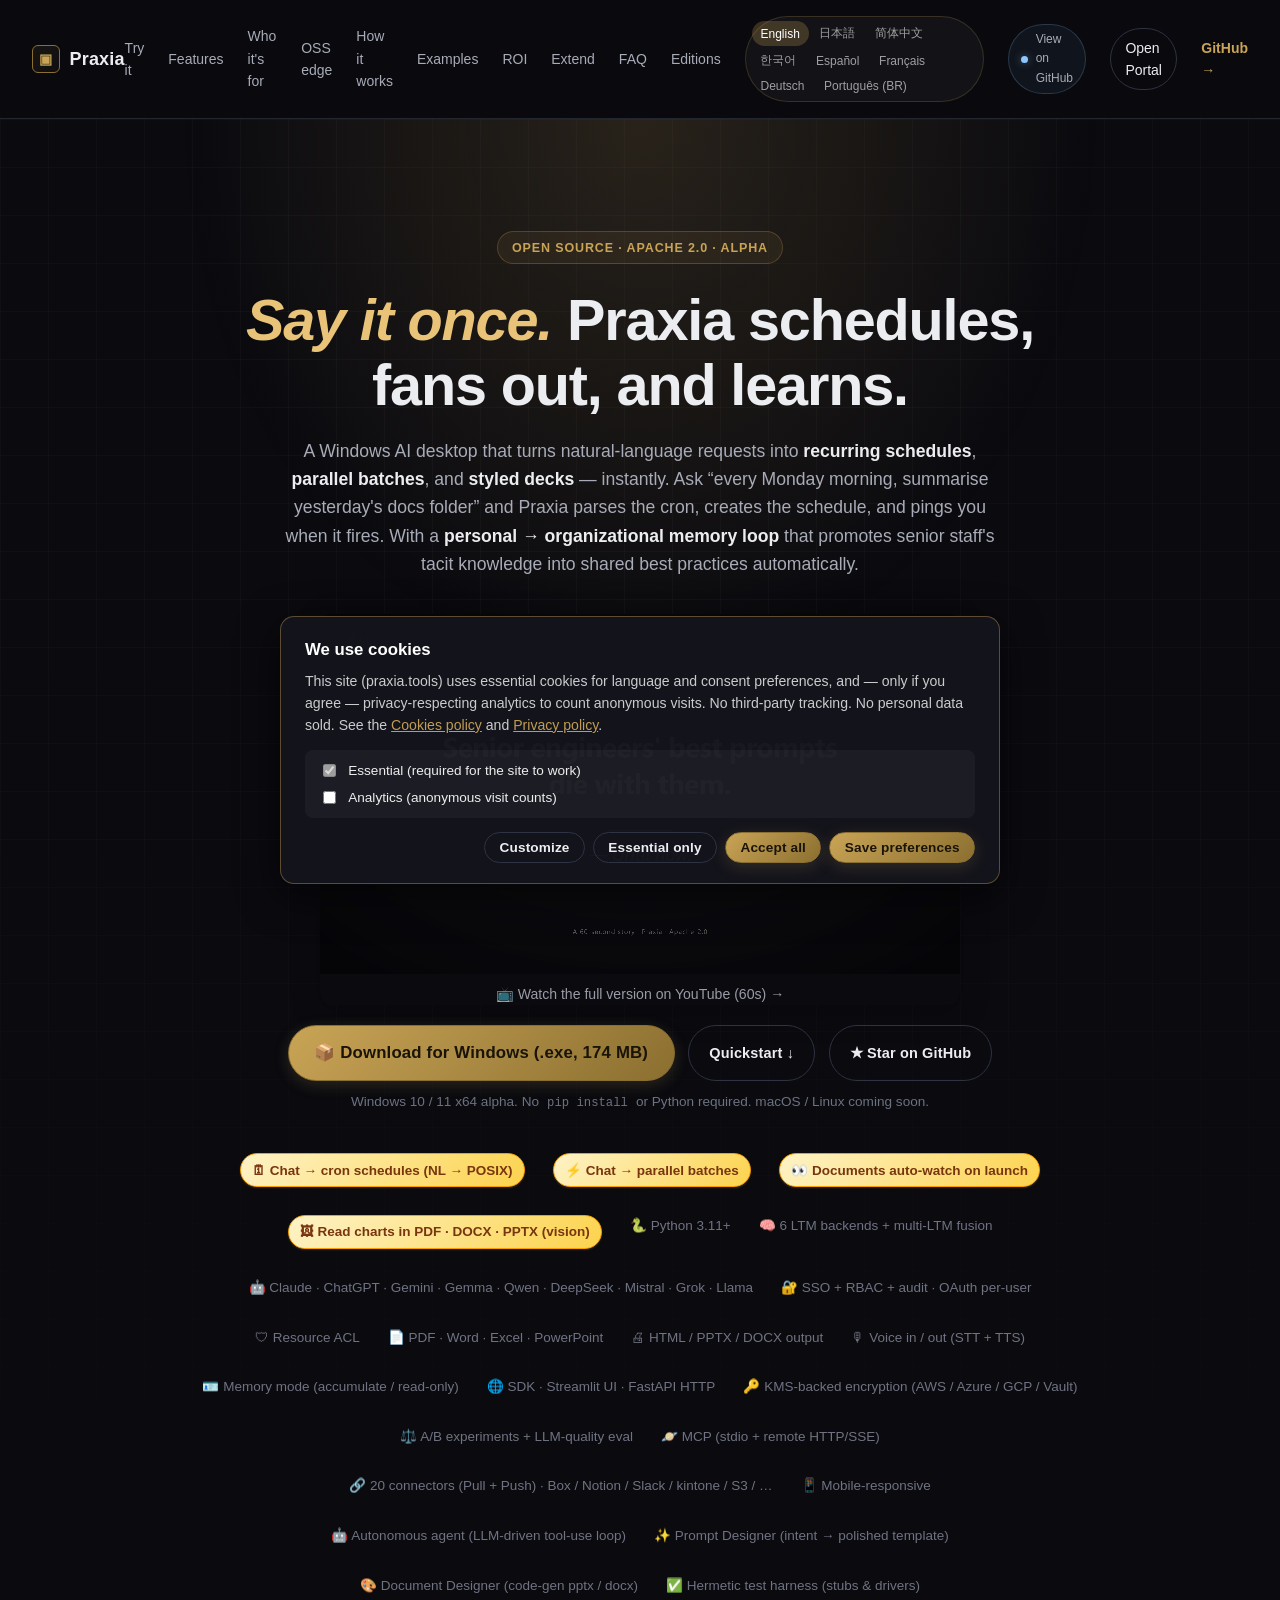
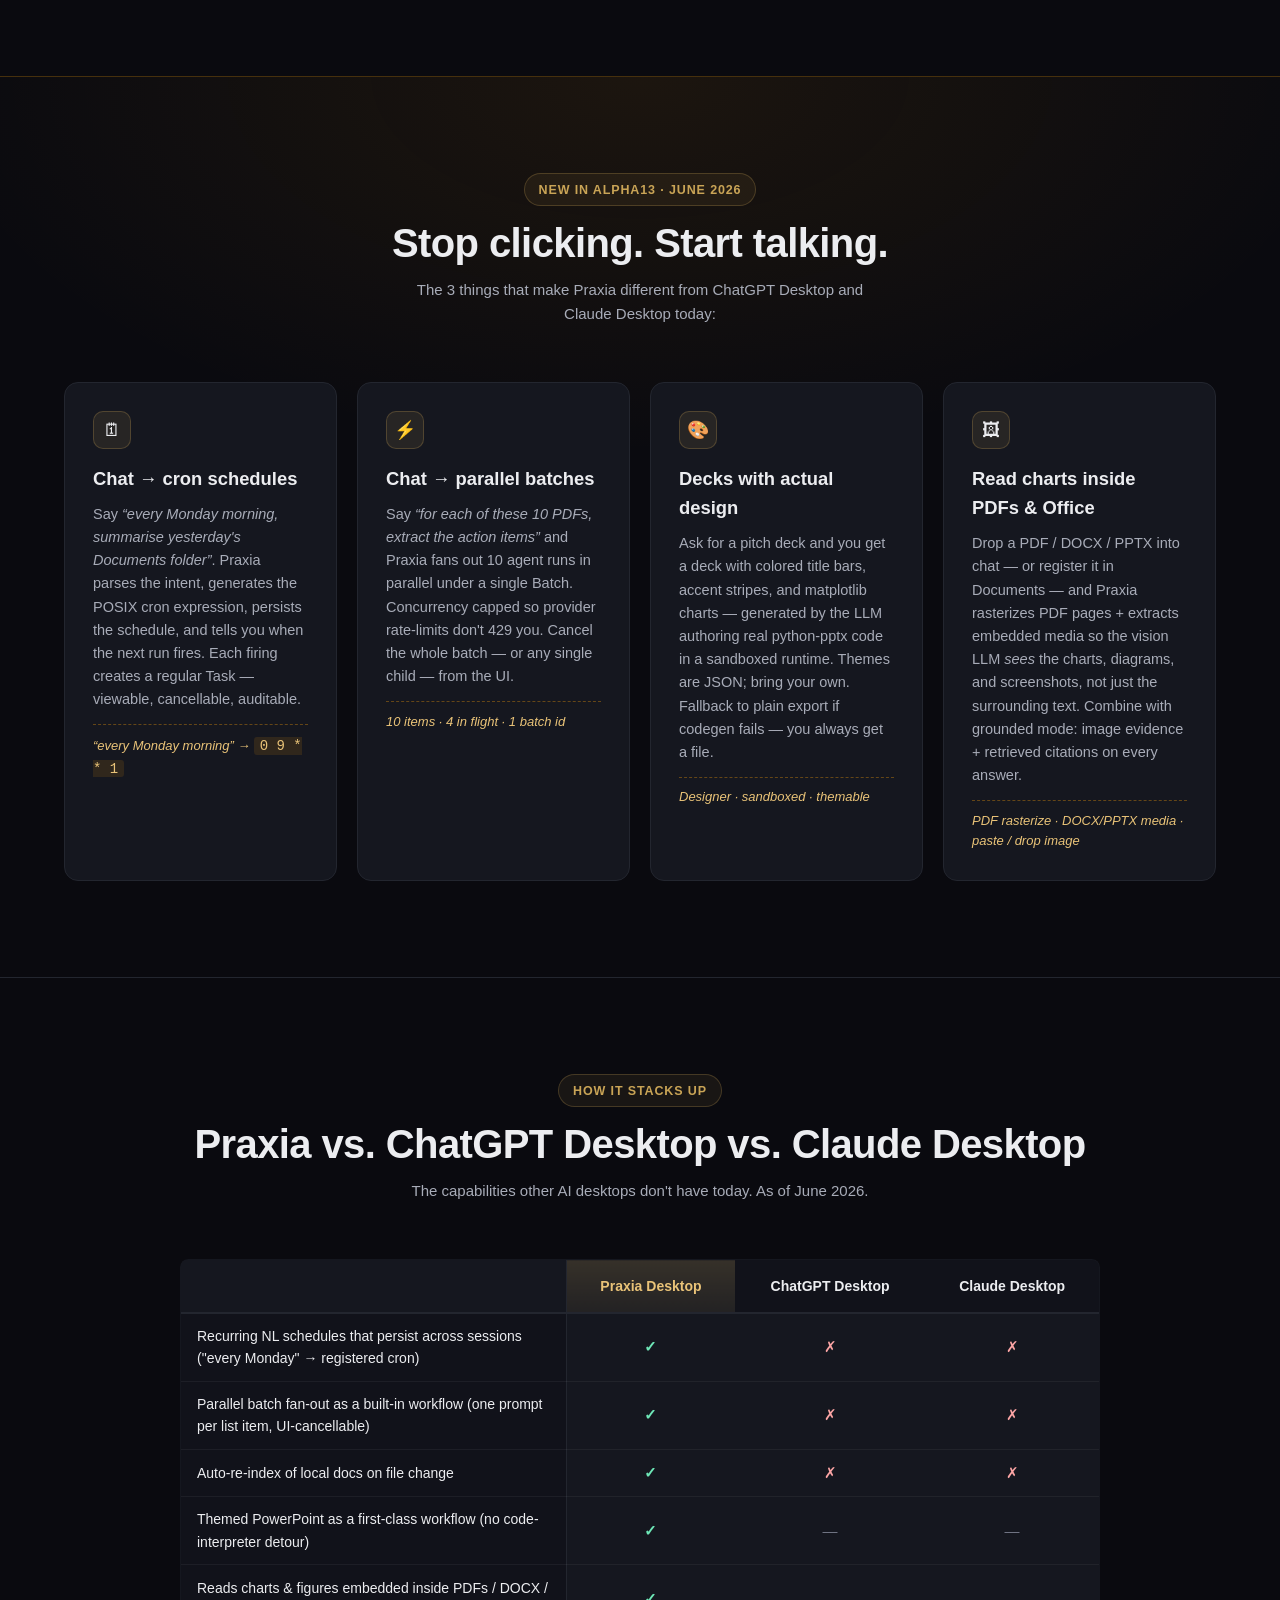
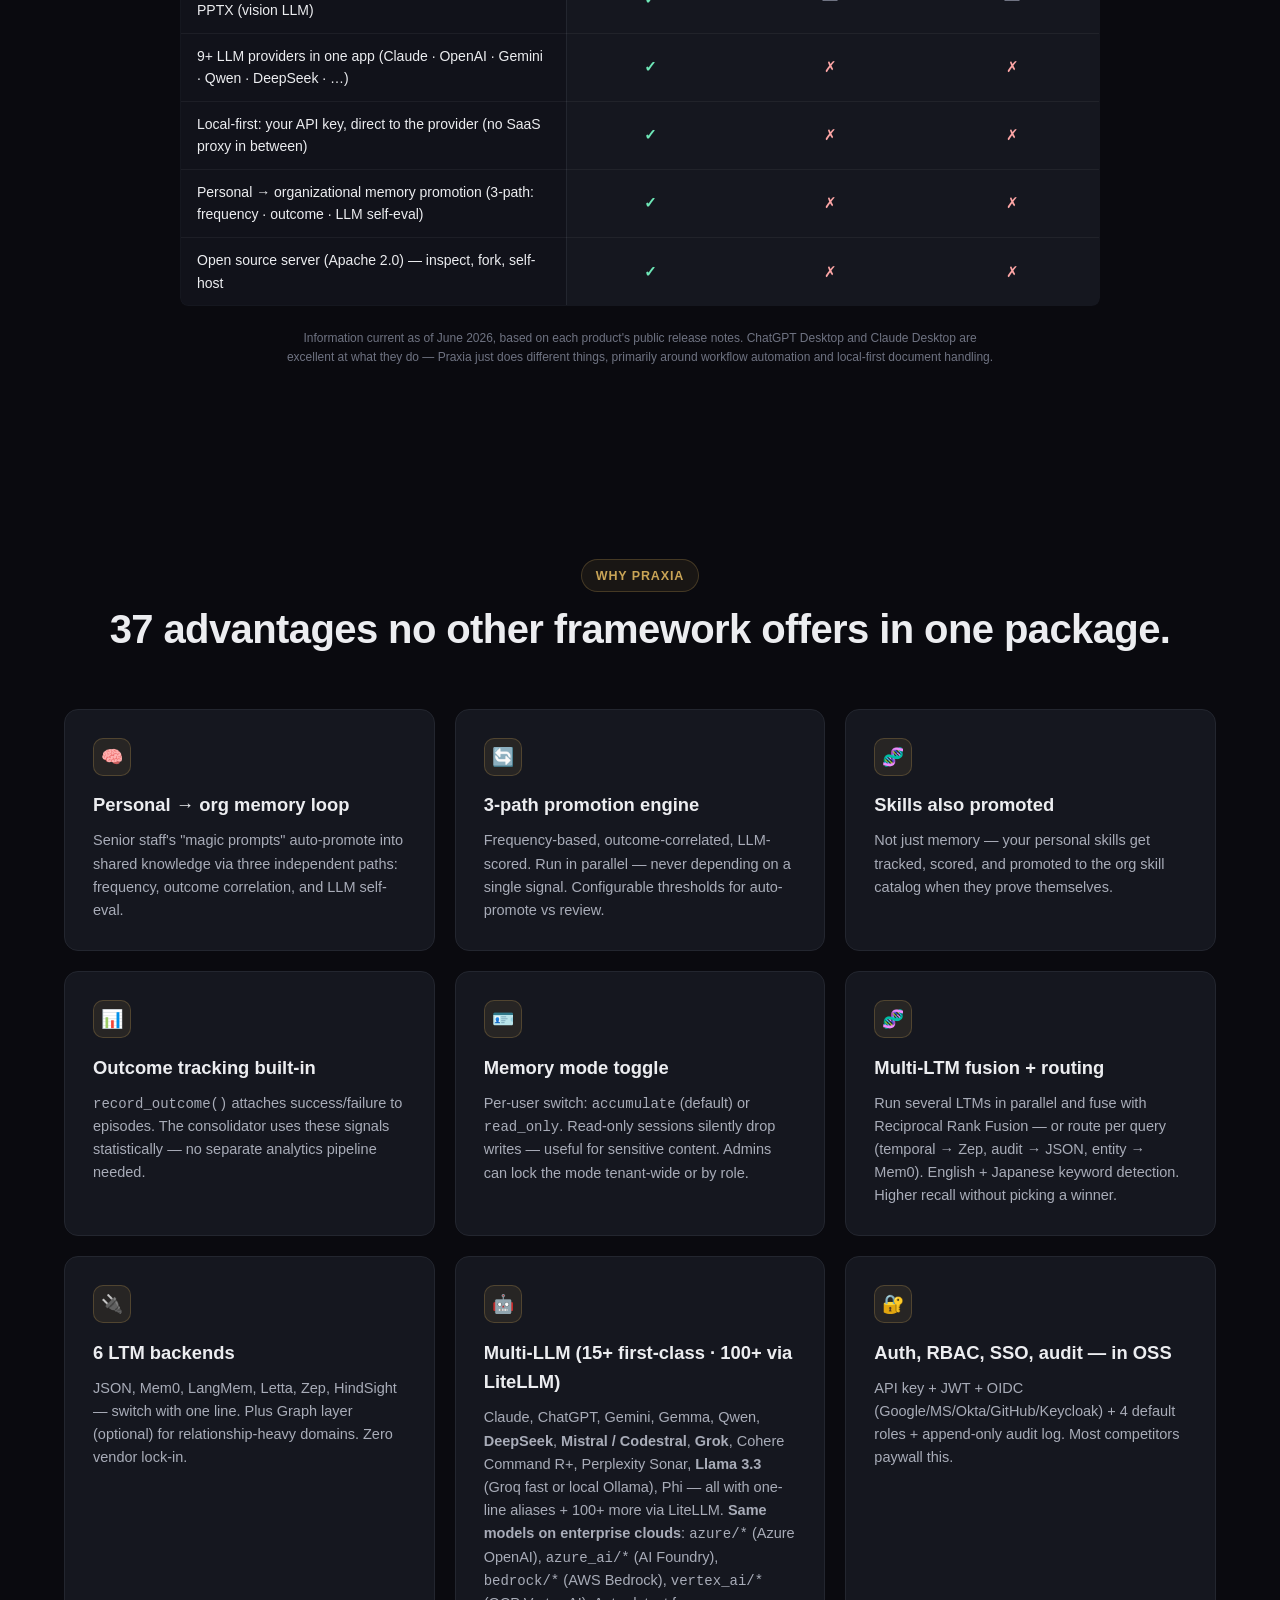
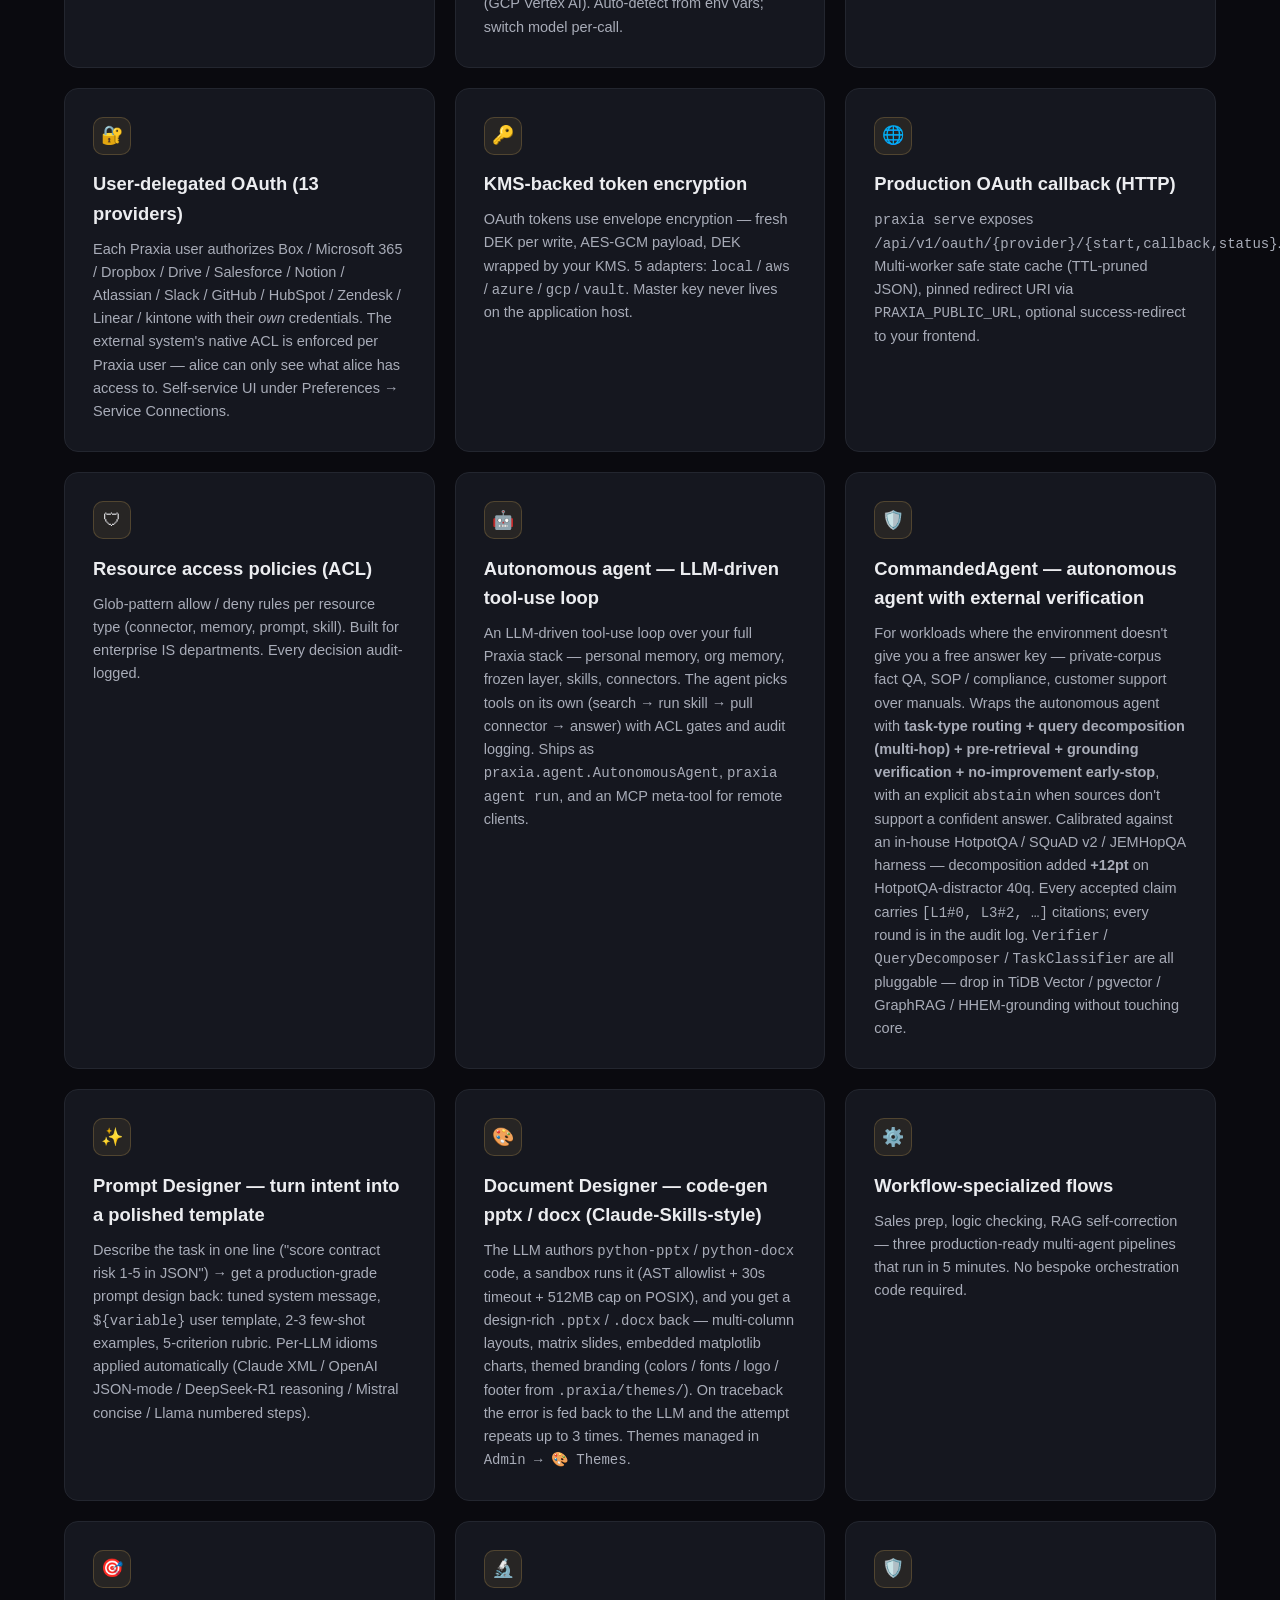
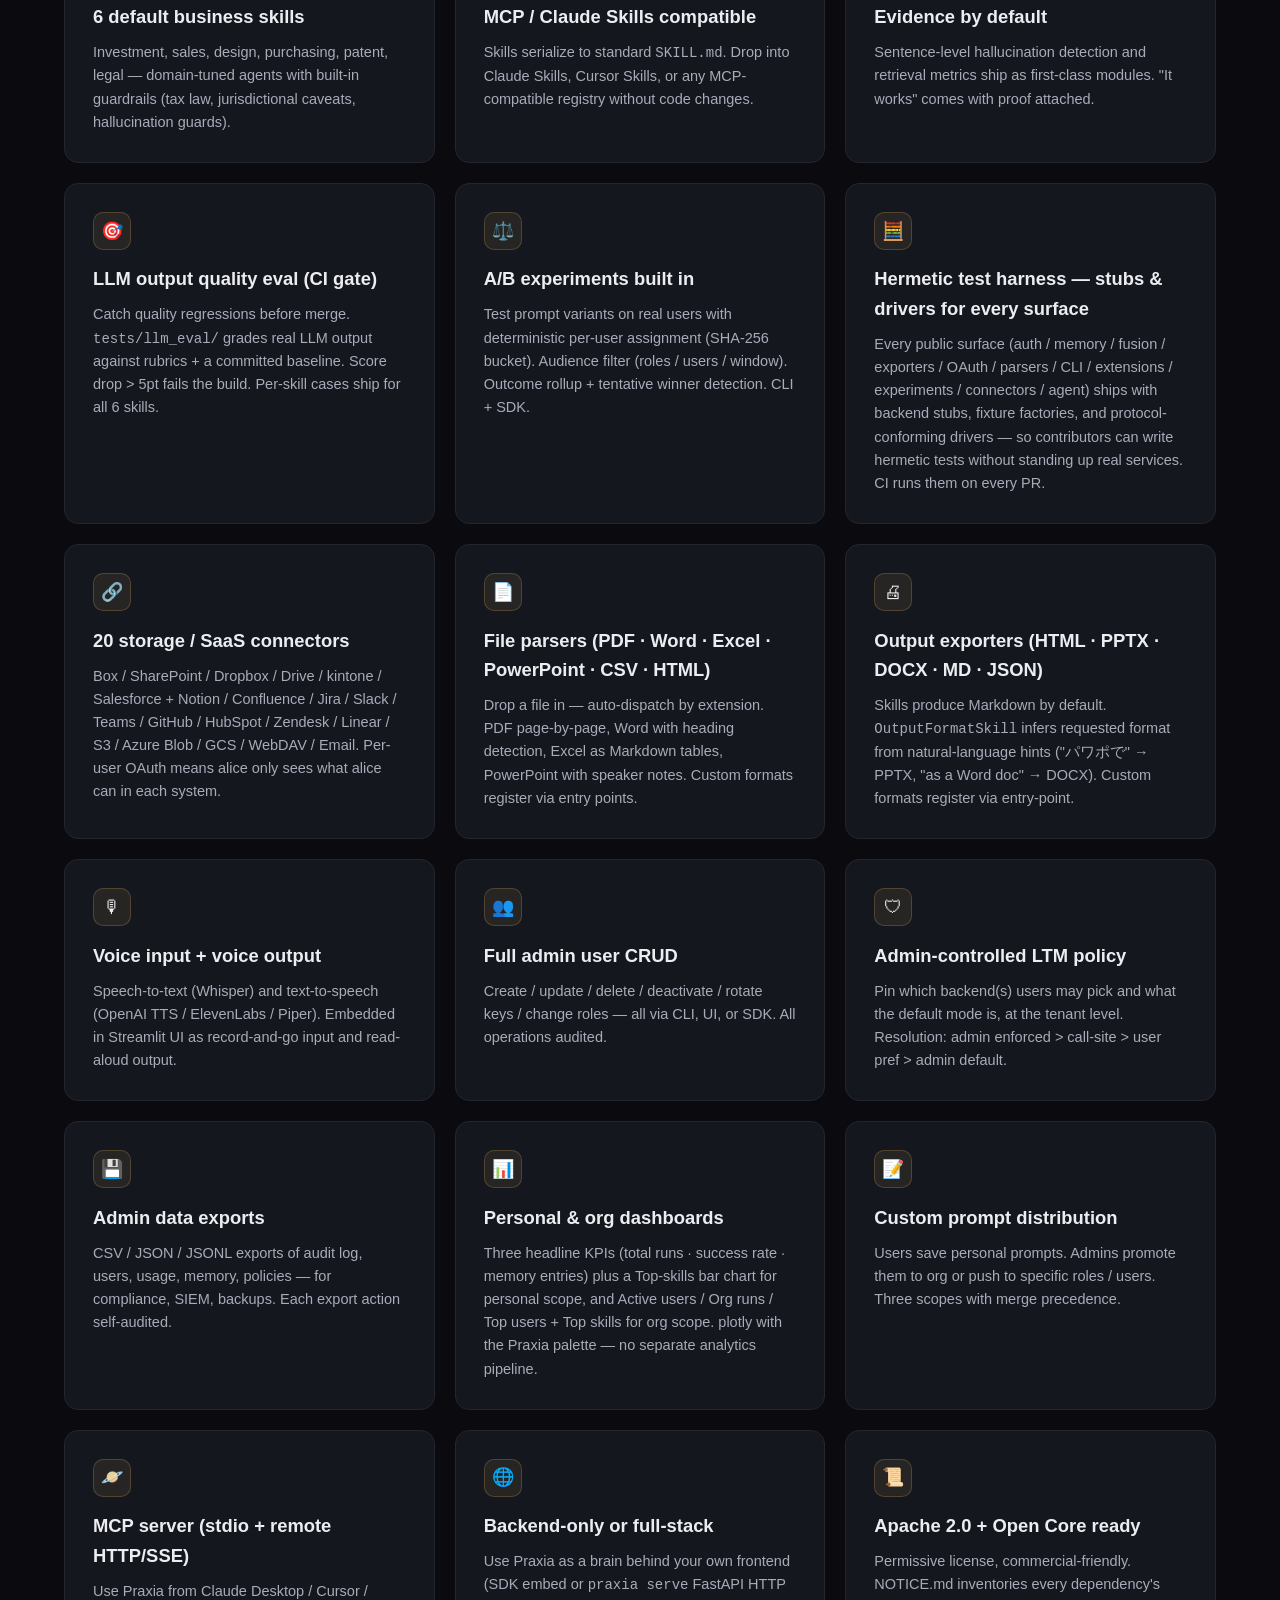
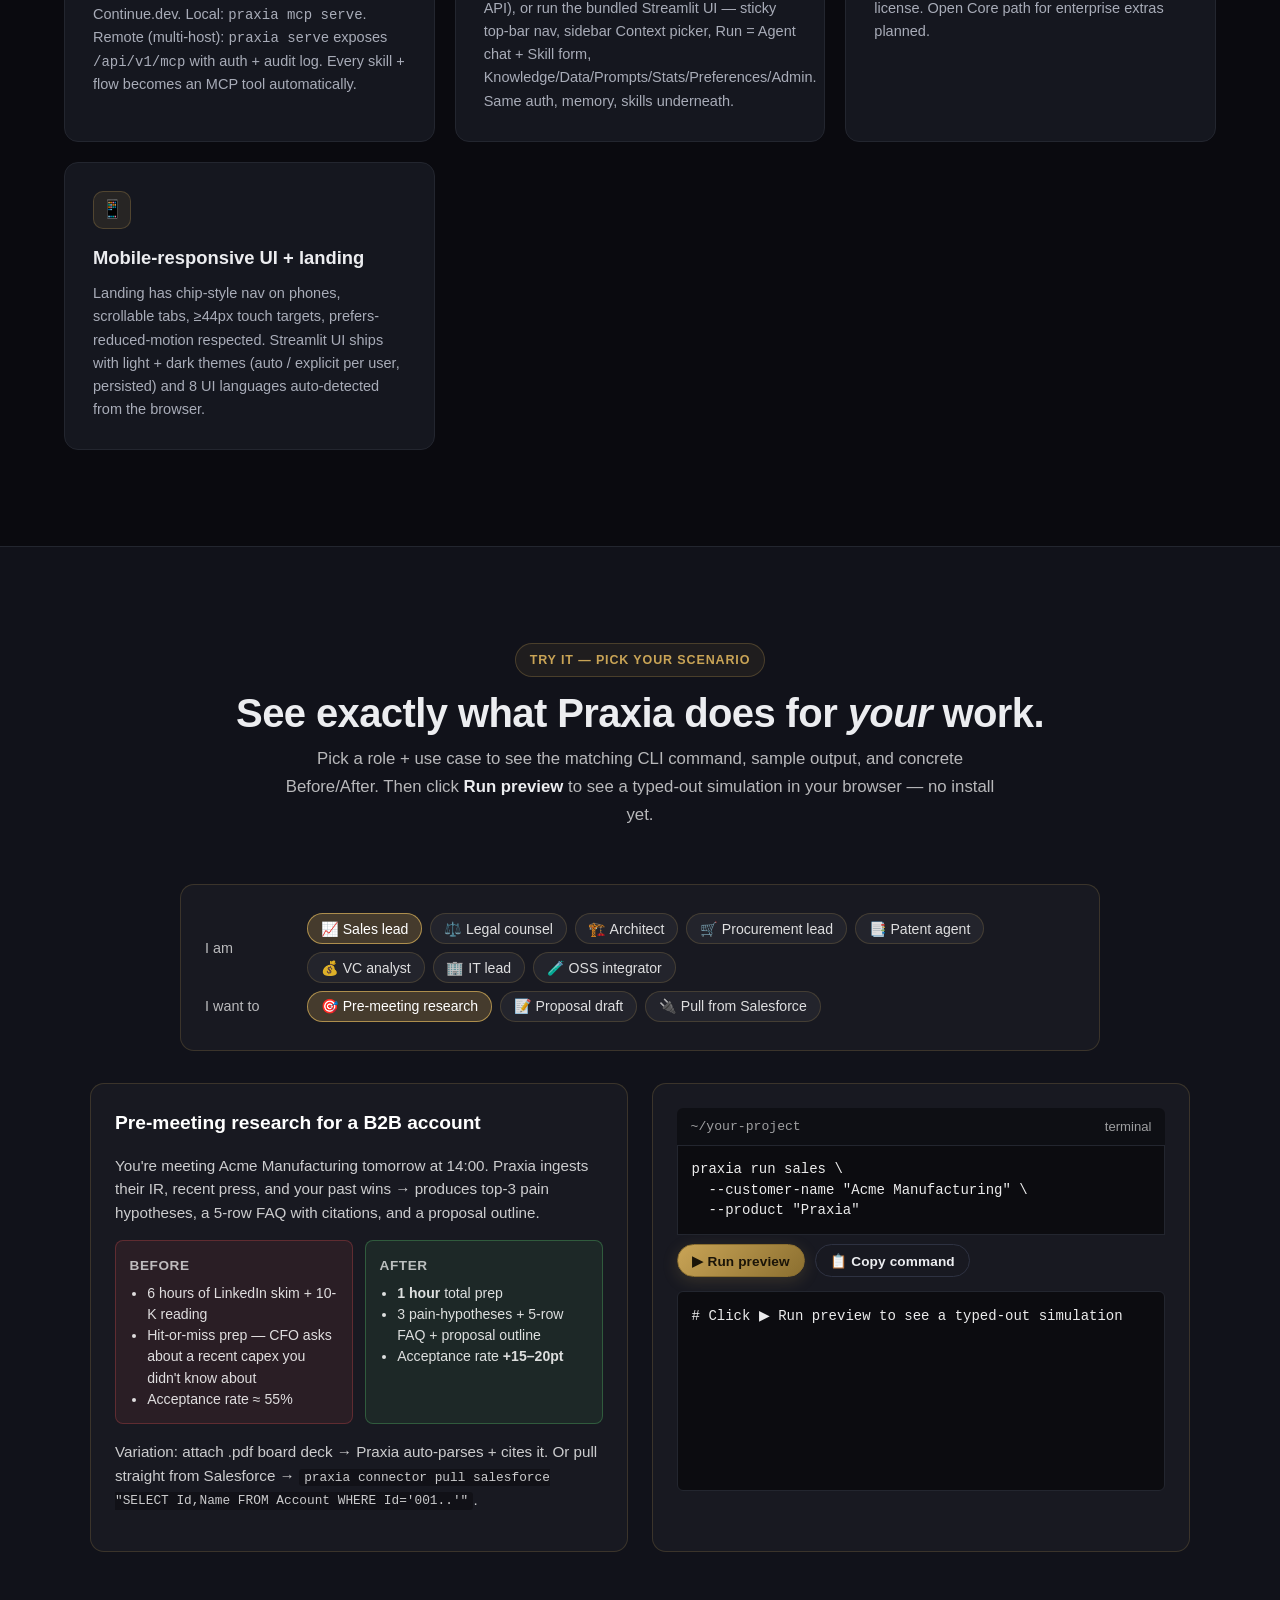
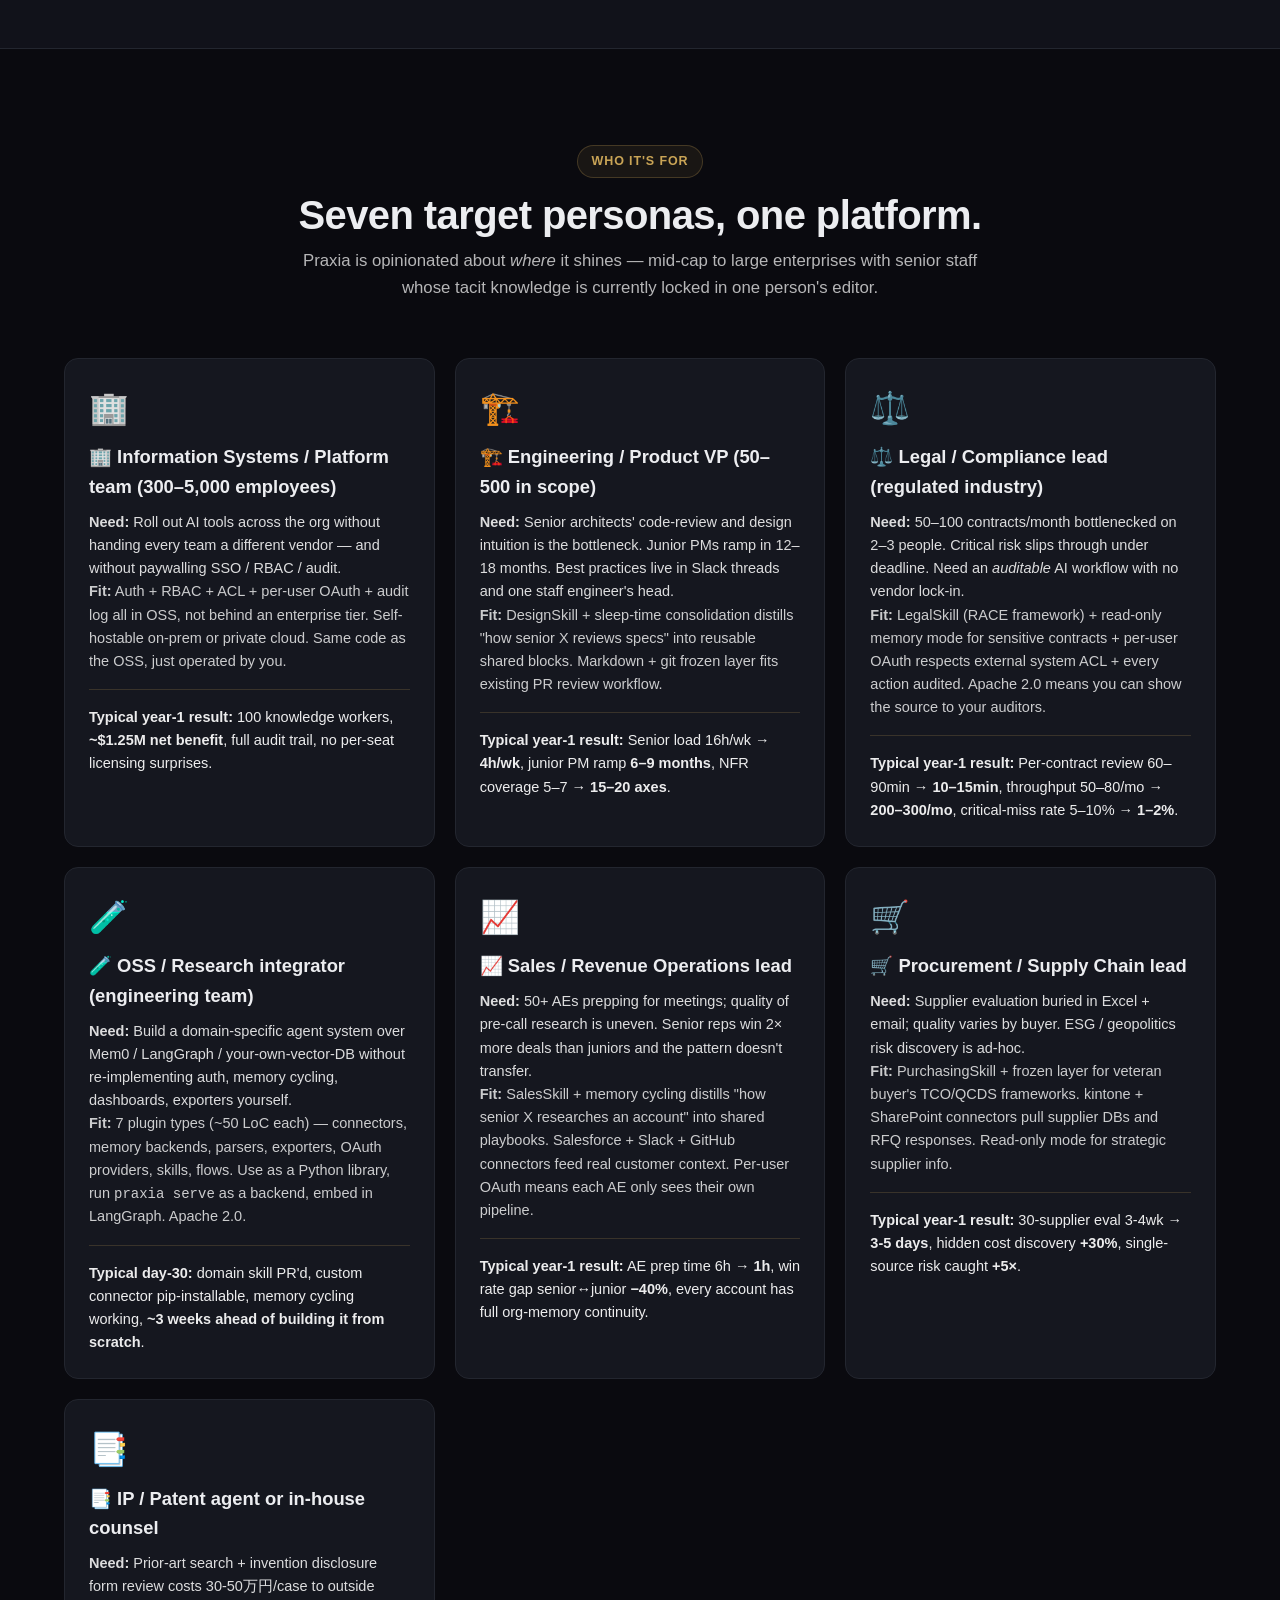
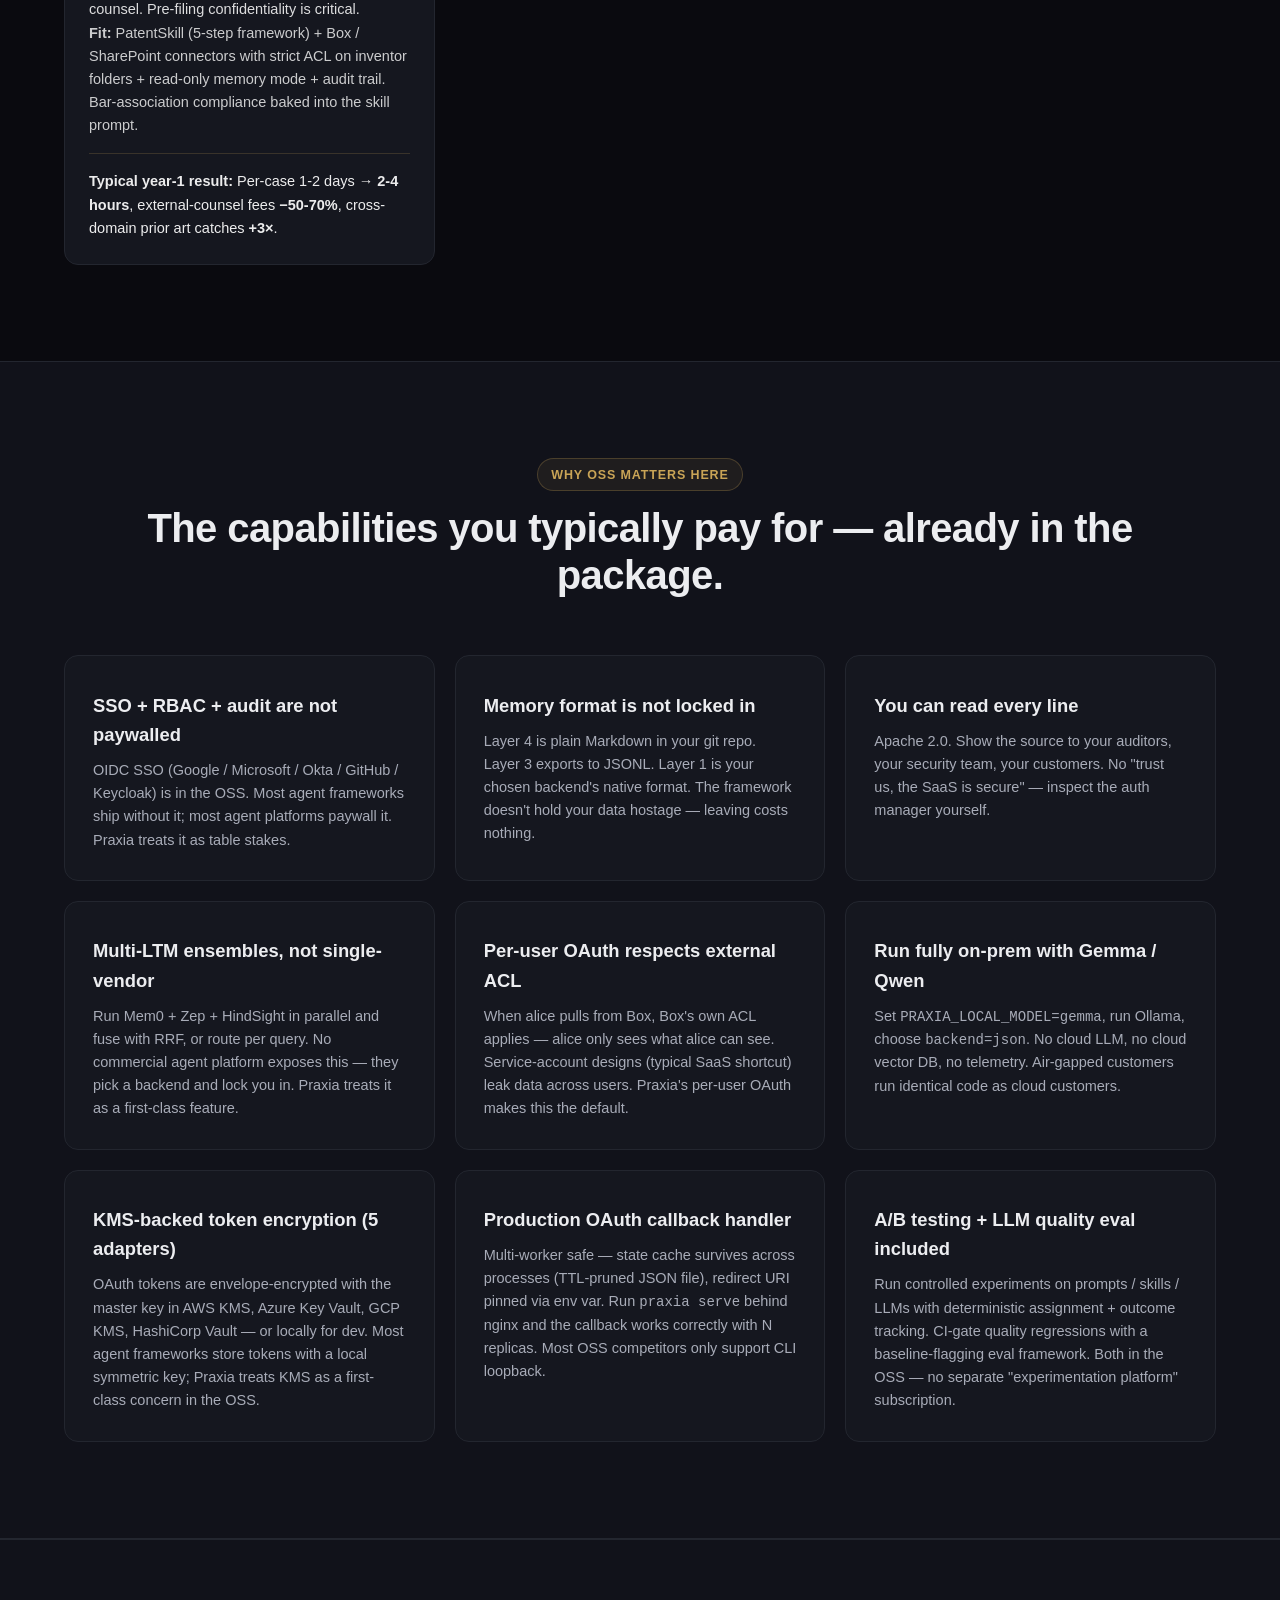
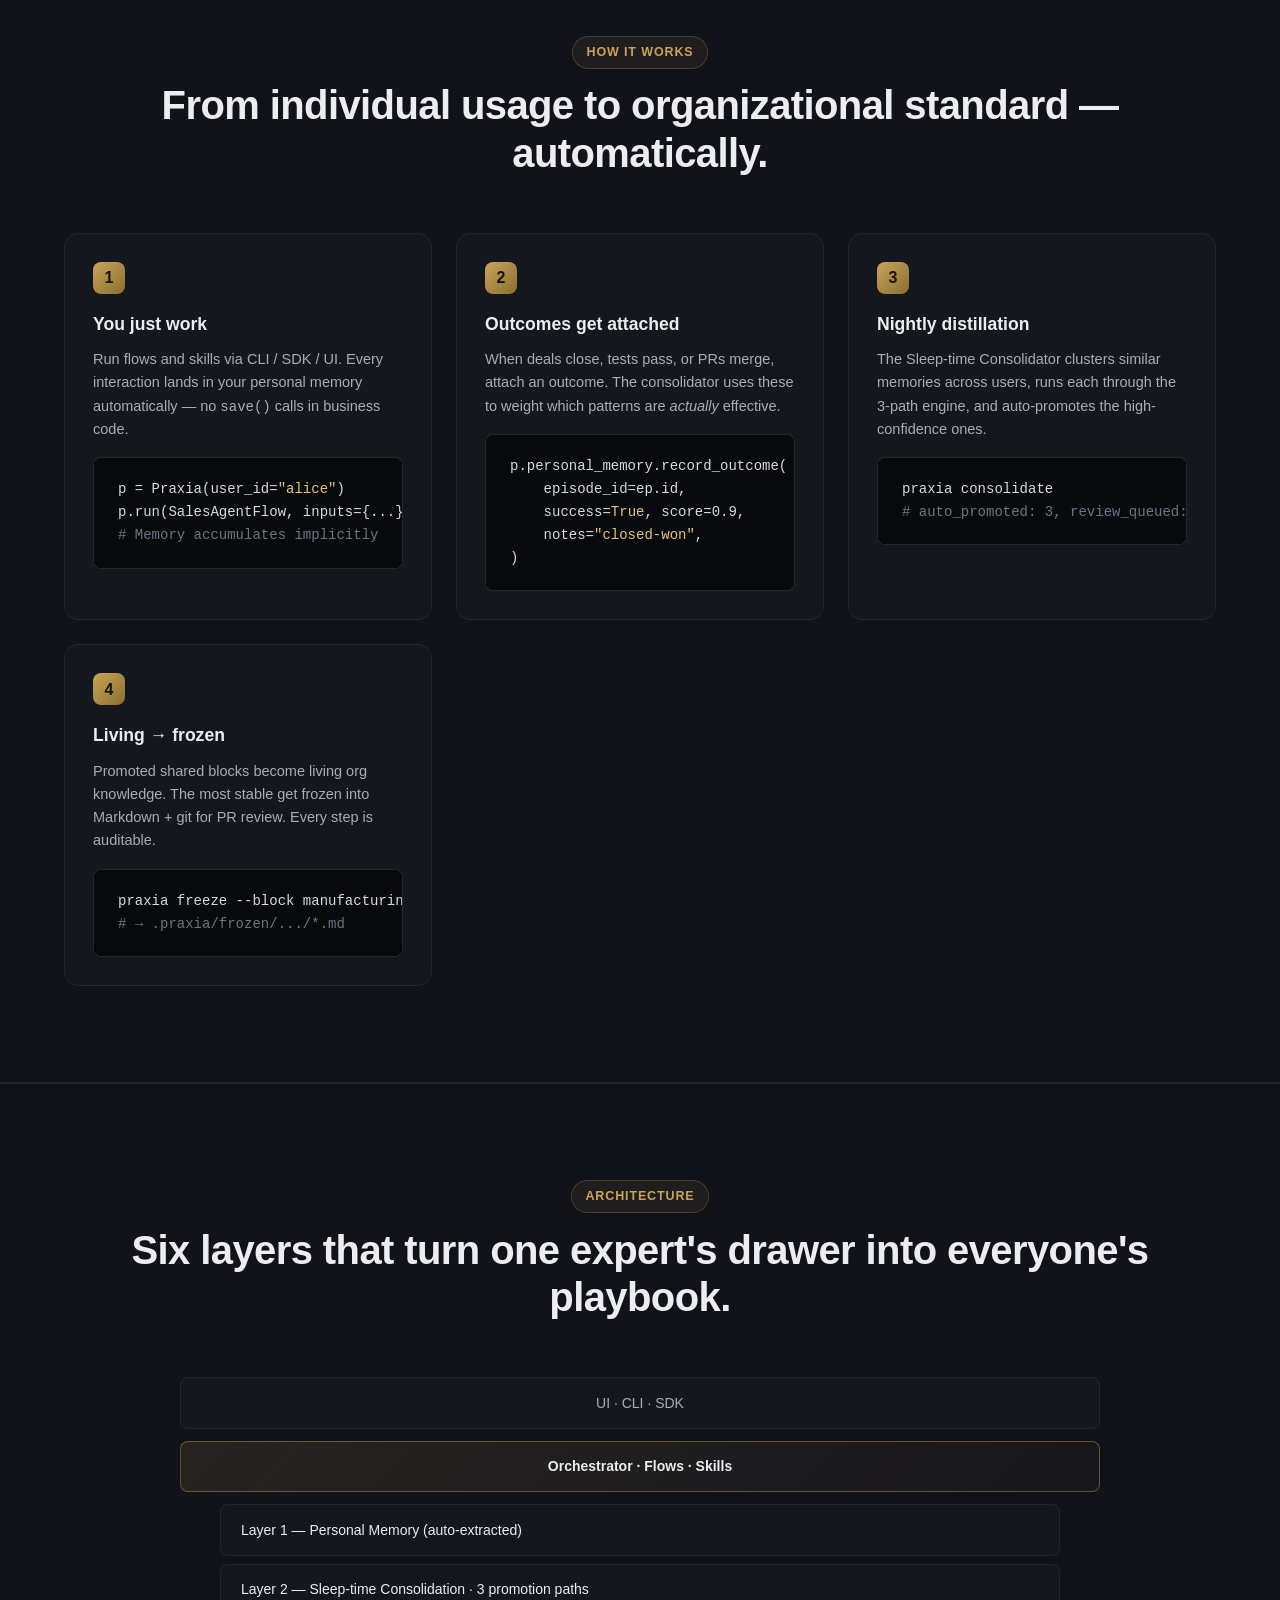
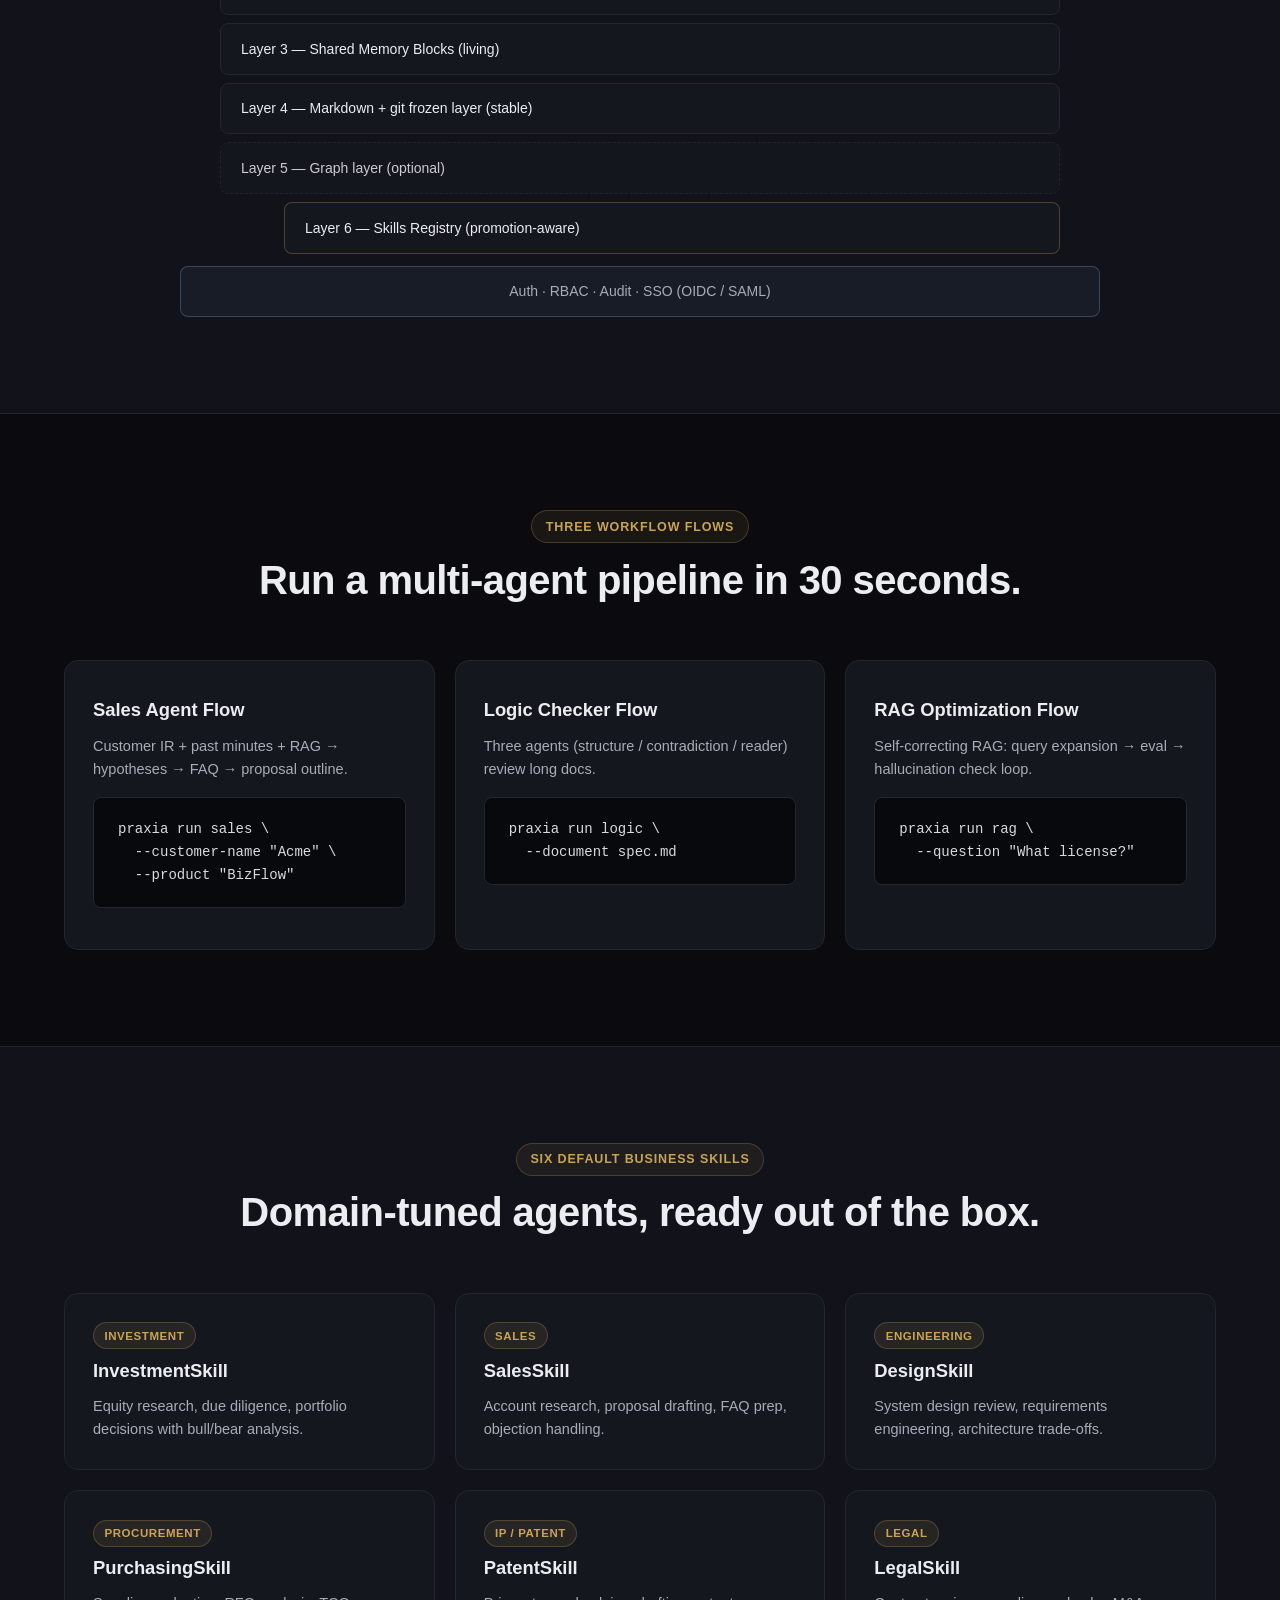
==== web-publish/index.html @ c2a7e31a "chore: bump HP download URLs to alpha37" ====
<!doctype html>
<html lang="en">
<head>
  <meta charset="utf-8" />
  <meta name="viewport" content="width=device-width, initial-scale=1" />
  <!-- Google Search Console site verification — required to remain present
       even after verification is confirmed. -->
  <meta name="google-site-verification" content="EOPPSaXFV-yGmQbS79cfzMBxZwZcyYJSYgxgWl5kKAE" />
  <title>Praxia — Multi-Agent Orchestrator with Cyclic Memory</title>
  <meta name="description" content="Specialized multi-agent orchestrator with cyclic personal-to-organizational memory. Multi-LTM fusion, HTML/PPTX/DOCX output, Claude/Gemini/Gemma/Qwen, SDK + HTTP API. Apache 2.0 OSS." />
  <meta property="og:title" content="Praxia — Multi-Agent Orchestrator with Cyclic Memory" />
  <meta property="og:description" content="Specialized multi-agent orchestrator with cyclic personal-to-organizational memory. Multi-LTM fusion, HTML/PPTX/DOCX output, Claude/Gemini/Gemma/Qwen, SDK + HTTP API. Apache 2.0 OSS." />
  <meta property="og:type" content="website" />
  <meta property="og:url" content="https://praxia.tools/" />
  <meta property="og:image" content="https://praxia.tools/images/og-image.png" />
  <meta property="og:image:width" content="1200" />
  <meta property="og:image:height" content="630" />
  <meta property="og:image:alt" content="Praxia — Where senior engineers' prompts live forever. 5-layer memory + 3-path promotion engine. Apache-2.0 OSS." />
  <meta name="twitter:card" content="summary_large_image" />
  <meta name="twitter:site" content="@praxia_dev" />
  <meta name="twitter:creator" content="@praxia_dev" />
  <meta name="twitter:title" content="Praxia — Multi-Agent Orchestrator with Cyclic Memory" />
  <meta name="twitter:description" content="Specialized multi-agent orchestrator with cyclic personal-to-organizational memory. Apache 2.0 OSS." />
  <meta name="twitter:image" content="https://praxia.tools/images/og-image.png" />
  <link rel="icon" href="data:image/svg+xml,%3Csvg xmlns='http://www.w3.org/2000/svg' viewBox='0 0 100 100'%3E%3Ctext y='.9em' font-size='90'%3E🪡%3C/text%3E%3C/svg%3E" />
  <link rel="canonical" href="https://praxia.tools/" />
  <link rel="alternate" href="https://praxia.tools/" hreflang="x-default" />
  <link rel="alternate" href="https://praxia.tools/" hreflang="en" />
  <link rel="alternate" href="https://praxia-dev.github.io/praxia/" hreflang="en-x-mirror" />
  <link rel="alternate" href="https://praxia.tools/?lang=ja" hreflang="ja" />
  <link rel="alternate" href="https://praxia.tools/?lang=zh-CN" hreflang="zh-CN" />
  <link rel="alternate" href="https://praxia.tools/?lang=ko" hreflang="ko" />
  <link rel="alternate" href="https://praxia.tools/?lang=es" hreflang="es" />
  <link rel="alternate" href="https://praxia.tools/?lang=fr" hreflang="fr" />
  <link rel="alternate" href="https://praxia.tools/?lang=de" hreflang="de" />
  <link rel="alternate" href="https://praxia.tools/?lang=pt-BR" hreflang="pt-BR" />

  <!-- Structured data — helps Google render richer search results
       (software listing, license badge, free-to-use marker). -->
  <script type="application/ld+json">
  {
    "@context": "https://schema.org",
    "@type": "SoftwareApplication",
    "name": "Praxia",
    "alternateName": "agentloom",
    "applicationCategory": "DeveloperApplication",
    "applicationSubCategory": "AI / Multi-Agent Framework",
    "operatingSystem": "Cross-platform (Python 3.11+)",
    "description": "Specialized multi-agent orchestrator with cyclic personal-to-organizational memory. 5-layer memory stack with three independent promotion paths. Multi-LTM fusion, per-user OAuth across 13 providers, KMS-backed token encryption.",
    "url": "https://praxia.tools/",
    "downloadUrl": "https://pypi.org/project/praxia/",
    "softwareVersion": "alpha",
    "datePublished": "2026-05-04",
    "inLanguage": ["en", "ja", "zh-CN", "ko", "es", "fr", "de", "pt-BR"],
    "license": "https://www.apache.org/licenses/LICENSE-2.0",
    "offers": {
      "@type": "Offer",
      "price": "0",
      "priceCurrency": "USD"
    },
    "author": {
      "@type": "Organization",
      "name": "praxia-dev",
      "url": "https://github.com/praxia-dev"
    },
    "codeRepository": "https://github.com/praxia-dev/praxia",
    "programmingLanguage": "Python",
    "video": {
      "@type": "VideoObject",
      "name": "Praxia — 60-second walkthrough",
      "description": "Where senior engineers' prompts live forever. 5-layer memory + 3-path promotion engine demo.",
      "thumbnailUrl": "https://praxia.tools/images/demo-thumb.png",
      "uploadDate": "2026-05-12T00:00:00+09:00",
      "embedUrl": "https://youtu.be/o_6NbjJU1AA",
      "contentUrl": "https://youtu.be/o_6NbjJU1AA"
    }
  }
  </script>

  <link rel="stylesheet" href="styles.css?v=alpha37" />
  <script>
    // Cross-mirror awareness — show the OTHER mirror's URL in the banner
    // so visitors can switch (and search engines can pick canonical).
    (function() {
      const isCloudflare = location.hostname.endsWith('pages.dev') || location.hostname === 'praxia.tools';
      const isGithubPages = location.hostname.endsWith('.github.io');
      if (isCloudflare) {
        document.documentElement.dataset.mirror = 'cf';
        document.documentElement.dataset.altUrl = 'https://praxia-dev.github.io/praxia/';
        document.documentElement.dataset.altLabel = 'GitHub Pages mirror';
      } else if (isGithubPages) {
        document.documentElement.dataset.mirror = 'gh';
        document.documentElement.dataset.altUrl = 'https://praxia.tools/';
        document.documentElement.dataset.altLabel = 'Faster mirror (Cloudflare)';
      } else {
        document.documentElement.dataset.mirror = 'local';
        document.documentElement.dataset.altUrl = 'https://github.com/praxia-dev/praxia';
        document.documentElement.dataset.altLabel = 'View on GitHub';
      }
    })();
  </script>
</head>
<body>
  <nav class="nav">
    <a href="#" class="brand">
      <span class="brand-mark">▣</span>
      <span class="brand-name">Praxia</span>
    </a>
    <div class="nav-links">
      <a href="#try-it" data-i18n="nav.try">Try it</a>
      <a href="#features" data-i18n="nav.features">Features</a>
      <a href="#who-its-for" data-i18n="nav.who">Who it's for</a>
      <a href="#oss-edge" data-i18n="nav.oss">OSS edge</a>
      <a href="#how-it-works" data-i18n="nav.how">How it works</a>
      <a href="#examples" data-i18n="nav.examples">Examples</a>
      <a href="#roi" data-i18n="nav.roi">ROI</a>
      <a href="#extending" data-i18n="nav.extend">Extend</a>
      <a href="#faq" data-i18n="nav.faq">FAQ</a>
      <a href="#editions" data-i18n="nav.editions">Editions</a>
      <div class="lang-switcher" id="lang-switcher" aria-label="Language"></div>
      <a id="mirror-link" href="#" target="_blank" rel="noopener" class="nav-mirror" title="Switch to the other mirror">
        <span class="mirror-dot"></span>
        <span class="mirror-label">Mirror</span>
      </a>
      <a href="portal/index.html" class="nav-cta" data-i18n="nav.portal">Open Portal</a>
      <a href="https://github.com/praxia-dev/praxia" target="_blank" rel="noopener" class="nav-github">GitHub →</a>
    </div>
  </nav>

  <!-- Mirror awareness banner (shown only on github.io to nudge users to the faster mirror) -->
  <div id="mirror-banner" class="mirror-banner" hidden>
    <span>You're on the GitHub Pages mirror. </span>
    <a id="mirror-banner-link" href="https://praxia.tools/">Try the faster Cloudflare mirror →</a>
    <button id="mirror-banner-close" aria-label="Dismiss">×</button>
  </div>

  <header class="hero">
    <div class="hero-grid"></div>
    <div class="hero-content">
      <span class="kicker" data-i18n="hero.kicker">Open Source · Apache 2.0 · Alpha</span>
      <h1 data-i18n="hero.h1">The multi-agent layer that <em>learns</em> with your team.</h1>
      <p class="hero-sub" data-i18n="hero.sub">
        Praxia is a workflow-specialized multi-agent orchestrator with a built-in
        <strong>personal-to-organizational memory loop</strong>. Your senior engineers'
        tacit knowledge promotes itself into shared best practices — automatically.
      </p>

      <div class="hero-video-wrap">
        <video autoplay muted loop playsinline preload="metadata"
               poster="images/demo-thumb.png" class="hero-video"
               aria-label="Praxia 60-second walkthrough">
          <source src="videos/demo-60s.webm" type="video/webm">
          <source src="videos/demo-60s.mp4" type="video/mp4">
          <a href="https://youtu.be/o_6NbjJU1AA">
            <img src="images/demo-thumb.png" alt="Watch Praxia walkthrough on YouTube">
          </a>
        </video>
        <p class="hero-video-cta">
          <a href="https://youtu.be/o_6NbjJU1AA" target="_blank" rel="noopener">
            📺 <span data-i18n="hero.video.full">Watch the full version on YouTube (60s)</span> →
          </a>
        </p>
      </div>

      <div class="hero-cta">
        <a href="https://github.com/praxia-dev/praxia/releases/latest/download/Praxia.Desktop_0.1.0-37_x64-setup.exe"
           class="btn btn-primary btn-lg" rel="noopener" data-i18n="hero.cta_download">📦 Download for Windows (.exe, 174 MB)</a>
        <a href="#install" class="btn btn-ghost" data-i18n="hero.cta_get_started">Quickstart ↓</a>
        <a href="https://github.com/praxia-dev/praxia" target="_blank" rel="noopener" class="btn btn-ghost" data-i18n="hero.cta_star">★ Star on GitHub</a>
      </div>
      <p class="hero-cta-sub" data-i18n="hero.cta_download_sub">
        Windows 10 / 11 x64 alpha. <code>pip install</code> や Python は不要。macOS / Linux は近日公開。
      </p>
      <p id="i18n-notice" class="i18n-notice" hidden></p>
      <div class="hero-meta">
        <span class="chip-hot" data-i18n="chip.schedules">🗓 Chat → cron schedules (NL → POSIX)</span>
        <span class="chip-hot" data-i18n="chip.batches">⚡ Chat → parallel batches</span>
        <span class="chip-hot" data-i18n="chip.autowatch">👀 Documents auto-watch on launch</span>
        <span class="chip-hot" data-i18n="chip.vision">🖼 Read charts in PDF · DOCX · PPTX (vision)</span>
        <span data-i18n="chip.py">🐍 Python 3.11+</span>
        <span data-i18n="chip.ltm">🧠 6 LTM backends + multi-LTM fusion</span>
        <span data-i18n="chip.llm">🤖 Claude · ChatGPT · Gemini · Gemma · Qwen · DeepSeek · Mistral · Grok · Llama</span>
        <span data-i18n="chip.auth">🔐 SSO + RBAC + audit · OAuth per-user</span>
        <span data-i18n="chip.acl">🛡 Resource ACL</span>
        <span data-i18n="chip.parsers">📄 PDF · Word · Excel · PowerPoint</span>
        <span data-i18n="chip.exporters">🖨 HTML / PPTX / DOCX output</span>
        <span data-i18n="chip.voice">🎙 Voice in / out (STT + TTS)</span>
        <span data-i18n="chip.memmode">🪪 Memory mode (accumulate / read-only)</span>
        <span data-i18n="chip.sdk">🌐 SDK · Streamlit UI · FastAPI HTTP</span>
        <span data-i18n="chip.kms">🔑 KMS-backed encryption (AWS / Azure / GCP / Vault)</span>
        <span data-i18n="chip.ab">⚖️ A/B experiments + LLM-quality eval</span>
        <span data-i18n="chip.mcp">🪐 MCP (stdio + remote HTTP/SSE)</span>
        <span data-i18n="chip.conn20">🔗 20 connectors (Box / Notion / Slack / Jira / GitHub / S3 / …)</span>
        <span data-i18n="chip.responsive">📱 Mobile-responsive</span>
        <span data-i18n="chip.agent">🤖 Autonomous agent (LLM-driven tool-use loop)</span>
        <span data-i18n="chip.designer">✨ Prompt Designer (intent → polished template)</span>
        <span data-i18n="chip.docdesigner">🎨 Document Designer (code-gen pptx / docx)</span>
        <span data-i18n="chip.tests">✅ Hermetic test harness (stubs &amp; drivers)</span>
      </div>
    </div>
  </header>

  <!-- ========================================================
       What's new in this alpha — pulls the alpha13 headline
       features to the top so a first-time visitor immediately
       sees the chat-driven story without having to scroll the
       full feature grid.
       ======================================================== -->
  <section id="whats-new" class="section section-tinted">
    <div class="container">
      <div class="section-head">
        <span class="kicker" data-i18n="new.kicker">New in alpha13 · June 2026</span>
        <h2 data-i18n="new.h2">Stop clicking. Start talking.</h2>
        <p class="section-lead" data-i18n="new.lead">
          The 3 things that make Praxia different from ChatGPT Desktop and Claude Desktop today:
        </p>
      </div>
      <div class="grid grid-4 grid-new">
        <article class="card card-new">
          <div class="card-icon">🗓</div>
          <h3 data-i18n="new.sched.h">Chat → cron schedules</h3>
          <p data-i18n="new.sched.body">
            Say <em>&ldquo;every Monday morning, summarise yesterday's Documents folder&rdquo;</em>.
            Praxia parses the intent, generates the POSIX cron expression,
            persists the schedule, and tells you when the next run fires.
            Each firing creates a regular Task — viewable, cancellable, auditable.
          </p>
          <p class="card-quote" data-i18n="new.sched.quote">
            &ldquo;every Monday morning&rdquo; → <code>0 9 * * 1</code>
          </p>
        </article>
        <article class="card card-new">
          <div class="card-icon">⚡</div>
          <h3 data-i18n="new.batch.h">Chat → parallel batches</h3>
          <p data-i18n="new.batch.body">
            Say <em>&ldquo;for each of these 10 PDFs, extract the action items&rdquo;</em>
            and Praxia fans out 10 agent runs in parallel under a single
            Batch. Concurrency capped so provider rate-limits don't 429 you.
            Cancel the whole batch — or any single child — from the UI.
          </p>
          <p class="card-quote" data-i18n="new.batch.quote">
            10 items · 4 in flight · 1 batch id
          </p>
        </article>
        <article class="card card-new">
          <div class="card-icon">🎨</div>
          <h3 data-i18n="new.deck.h">Decks with actual design</h3>
          <p data-i18n="new.deck.body">
            Ask for a pitch deck and you get a deck with colored title
            bars, accent stripes, and matplotlib charts — generated by
            the LLM authoring real python-pptx code in a sandboxed
            runtime. Themes are JSON; bring your own. Fallback to plain
            export if codegen fails — you always get a file.
          </p>
          <p class="card-quote" data-i18n="new.deck.quote">
            Designer · sandboxed · themable
          </p>
        </article>
        <article class="card card-new">
          <div class="card-icon">🖼</div>
          <h3 data-i18n="new.vision.h">Read charts inside PDFs &amp; Office</h3>
          <p data-i18n="new.vision.body">
            Drop a PDF / DOCX / PPTX into chat — or register it in
            Documents — and Praxia rasterizes PDF pages + extracts
            embedded media so the vision LLM <em>sees</em> the
            charts, diagrams, and screenshots, not just the
            surrounding text. Combine with grounded mode: image
            evidence + retrieved citations on every answer.
          </p>
          <p class="card-quote" data-i18n="new.vision.quote">
            PDF rasterize · DOCX/PPTX media · paste / drop image
          </p>
        </article>
      </div>
    </div>
  </section>

  <!-- ========================================================
       Comparison table — quick credibility builder. We compare
       against the two desktop LLM apps a Praxia evaluator most
       likely uses today (ChatGPT Desktop, Claude Desktop), on
       capability dimensions where Praxia has a clear edge.
       ======================================================== -->
  <section id="compare" class="section">
    <div class="container">
      <div class="section-head">
        <span class="kicker" data-i18n="compare.kicker">How it stacks up</span>
        <h2 data-i18n="compare.h2">Praxia vs. ChatGPT Desktop vs. Claude Desktop</h2>
        <p class="section-lead" data-i18n="compare.lead">
          The capabilities other AI desktops don't have today. As of June 2026.
        </p>
      </div>
      <div class="compare-wrap">
        <table class="compare">
          <thead>
            <tr>
              <th></th>
              <th><strong>Praxia Desktop</strong></th>
              <th>ChatGPT Desktop</th>
              <th>Claude Desktop</th>
            </tr>
          </thead>
          <tbody>
            <tr>
              <th data-i18n="cmp.cron">Recurring NL schedules that persist across sessions (&ldquo;every Monday&rdquo; → registered cron)</th>
              <td class="yes">✓</td><td class="no">✗</td><td class="no">✗</td>
            </tr>
            <tr>
              <th data-i18n="cmp.batch">Parallel batch fan-out as a built-in workflow (one prompt per list item, UI-cancellable)</th>
              <td class="yes">✓</td><td class="no">✗</td><td class="no">✗</td>
            </tr>
            <tr>
              <th data-i18n="cmp.watch">Auto-re-index of local docs on file change</th>
              <td class="yes">✓</td><td class="no">✗</td><td class="no">✗</td>
            </tr>
            <tr>
              <th data-i18n="cmp.designer">Themed PowerPoint as a first-class workflow (no code-interpreter detour)</th>
              <td class="yes">✓</td><td class="meh">—</td><td class="meh">—</td>
            </tr>
            <tr>
              <th data-i18n="cmp.vision">Reads charts &amp; figures embedded inside PDFs / DOCX / PPTX (vision LLM)</th>
              <td class="yes">✓</td><td class="meh">—</td><td class="meh">—</td>
            </tr>
            <tr>
              <th data-i18n="cmp.multi">9+ LLM providers in one app (Claude · OpenAI · Gemini · Qwen · DeepSeek · …)</th>
              <td class="yes">✓</td><td class="no">✗</td><td class="no">✗</td>
            </tr>
            <tr>
              <th data-i18n="cmp.bring">Local-first: your API key, direct to the provider (no SaaS proxy in between)</th>
              <td class="yes">✓</td><td class="no">✗</td><td class="no">✗</td>
            </tr>
            <tr>
              <th data-i18n="cmp.memory">Personal → organizational memory promotion (3-path: frequency · outcome · LLM self-eval)</th>
              <td class="yes">✓</td><td class="no">✗</td><td class="no">✗</td>
            </tr>
            <tr>
              <th data-i18n="cmp.oss">Open source server (Apache 2.0) — inspect, fork, self-host</th>
              <td class="yes">✓</td><td class="no">✗</td><td class="no">✗</td>
            </tr>
          </tbody>
        </table>
      </div>
      <p class="compare-footnote" data-i18n="compare.footnote">
        Information current as of June 2026, based on each product's public release notes.
        ChatGPT Desktop and Claude Desktop are excellent at what they do — Praxia just
        does different things, primarily around workflow automation and local-first
        document handling.
      </p>
    </div>
  </section>

  <section id="features" class="section">
    <div class="container">
      <div class="section-head">
        <span class="kicker" data-i18n="features.kicker">Why Praxia</span>
        <h2 data-i18n="features.h2">38+ advantages no other framework offers in one package.</h2>
      </div>
      <div class="grid grid-3">
        <!-- ========================================================
             Block 1 — Memory cycling (Praxia's signature)
             The "why does Praxia exist" cards. Lead the grid.
             ======================================================== -->
        <article class="card">
          <div class="card-icon">🧠</div>
          <h3 data-i18n="feat.memory_loop">Personal → org memory loop</h3>
          <p data-i18n="feat.memory_loop.body">Senior staff's "magic prompts" auto-promote into shared knowledge via three independent paths: frequency, outcome correlation, and LLM self-eval.</p>
        </article>
        <article class="card">
          <div class="card-icon">🔄</div>
          <h3 data-i18n="feat.promotion_engine">3-path promotion engine</h3>
          <p data-i18n="feat.promotion_engine.body">Frequency-based, outcome-correlated, LLM-scored. Run in parallel — never depending on a single signal. Configurable thresholds for auto-promote vs review.</p>
        </article>
        <article class="card">
          <div class="card-icon">🧬</div>
          <h3 data-i18n="feat.skills_promoted">Skills also promoted</h3>
          <p data-i18n="feat.skills_promoted.body">Not just memory — your personal skills get tracked, scored, and promoted to the org skill catalog when they prove themselves.</p>
        </article>
        <article class="card">
          <div class="card-icon">📊</div>
          <h3 data-i18n="feat.outcome_tracking">Outcome tracking built-in</h3>
          <p data-i18n="feat.outcome_tracking.body"><code>record_outcome()</code> attaches success/failure to episodes. The consolidator uses these signals statistically — no separate analytics pipeline needed.</p>
        </article>
        <article class="card">
          <div class="card-icon">🪪</div>
          <h3 data-i18n="feat.memory_mode">Memory mode toggle</h3>
          <p data-i18n="feat.memory_mode.body">Per-user switch: <code>accumulate</code> (default) or <code>read_only</code>. Read-only sessions silently drop writes — useful for sensitive content. Admins can lock the mode tenant-wide or by role.</p>
        </article>

        <!-- ========================================================
             Block 2 — No vendor lock-in (multi-everything)
             ======================================================== -->
        <article class="card">
          <div class="card-icon">🧬</div>
          <h3 data-i18n="feat.multi_ltm">Multi-LTM fusion + routing</h3>
          <p data-i18n="feat.multi_ltm.body">Run several LTMs in parallel and fuse with Reciprocal Rank Fusion — or route per query (temporal → Zep, audit → JSON, entity → Mem0). English + Japanese keyword detection. Higher recall without picking a winner.</p>
        </article>
        <article class="card">
          <div class="card-icon">🔌</div>
          <h3 data-i18n="feat.ltm_backends">6 LTM backends</h3>
          <p data-i18n="feat.ltm_backends.body">JSON, <a href="https://github.com/mem0ai/mem0" target="_blank" rel="noopener">Mem0</a>, <a href="https://github.com/langchain-ai/langmem" target="_blank" rel="noopener">LangMem</a>, <a href="https://github.com/letta-ai/letta" target="_blank" rel="noopener">Letta</a>, <a href="https://github.com/getzep/zep" target="_blank" rel="noopener">Zep</a>, <a href="https://github.com/vectorize-io/hindsight" target="_blank" rel="noopener">HindSight</a> — switch with one line. Plus Graph layer (optional) for relationship-heavy domains. Zero vendor lock-in.</p>
        </article>
        <article class="card">
          <div class="card-icon">🤖</div>
          <h3 data-i18n="feat.multi_llm">Multi-LLM (15+ first-class · 100+ via LiteLLM)</h3>
          <p data-i18n="feat.multi_llm.body">Claude, ChatGPT, Gemini, Gemma, Qwen-API, Qwen-local (Ollama), DeepSeek, Mistral, Grok, Llama, Cohere, Perplexity, Phi + 100+ via LiteLLM. Same models on enterprise clouds: <code>azure/*</code> (Azure OpenAI), <code>azure_ai/*</code> (AI Foundry), <code>bedrock/*</code> (AWS Bedrock), <code>vertex_ai/*</code> (GCP Vertex AI). Auto-detect from env vars; switch model per-call.</p>
        </article>

        <!-- ========================================================
             Block 3 — Enterprise auth + security in OSS
             (Most of these are paywalled features in competitors.)
             ======================================================== -->
        <article class="card">
          <div class="card-icon">🔐</div>
          <h3 data-i18n="feat.auth_in_oss">Auth, RBAC, SSO, audit — in OSS</h3>
          <p data-i18n="feat.auth_in_oss.body">API key + JWT + OIDC (Google/MS/Okta/GitHub/Keycloak) + 4 default roles + append-only audit log. Most competitors paywall this.</p>
        </article>
        <article class="card">
          <div class="card-icon">🔐</div>
          <h3 data-i18n="feat.user_oauth">User-delegated OAuth (13 providers)</h3>
          <p data-i18n="feat.user_oauth.body">Each Praxia user authorizes Box / Microsoft 365 / Dropbox / Drive / Salesforce / Notion / Atlassian / Slack / GitHub / HubSpot / Zendesk / Linear / kintone with their <em>own</em> credentials. The external system's native ACL is enforced per Praxia user — alice can only see what alice has access to. Self-service UI under Preferences → Service Connections.</p>
        </article>
        <article class="card">
          <div class="card-icon">🔑</div>
          <h3 data-i18n="feat.kms">KMS-backed token encryption</h3>
          <p data-i18n="feat.kms.body">OAuth tokens use envelope encryption — fresh DEK per write, AES-GCM payload, DEK wrapped by your KMS. 5 adapters: <code>local</code> / <code>aws</code> / <code>azure</code> / <code>gcp</code> / <code>vault</code>. Master key never lives on the application host.</p>
        </article>
        <article class="card">
          <div class="card-icon">🌐</div>
          <h3 data-i18n="feat.oauth_web">Production OAuth callback (HTTP)</h3>
          <p data-i18n="feat.oauth_web.body"><code>praxia serve</code> exposes <code>/api/v1/oauth/{provider}/{start,callback,status}</code>. Multi-worker safe state cache (TTL-pruned JSON), pinned redirect URI via <code>PRAXIA_PUBLIC_URL</code>, optional success-redirect to your frontend.</p>
        </article>
        <article class="card">
          <div class="card-icon">🛡</div>
          <h3 data-i18n="feat.acl">Resource access policies (ACL)</h3>
          <p data-i18n="feat.acl.body">Glob-pattern allow / deny rules per resource type (connector, memory, prompt, skill). Built for enterprise IS departments. Every decision audit-logged.</p>
        </article>

        <!-- ========================================================
             Block 4 — Agent + Skills (what you can do with it)
             ======================================================== -->
        <article class="card">
          <div class="card-icon">🤖</div>
          <h3 data-i18n="feat.autonomous_agent">Autonomous agent — LLM-driven tool-use loop</h3>
          <p data-i18n="feat.autonomous_agent.body">An LLM-driven tool-use loop over your full Praxia stack — personal memory, org memory, frozen layer, skills, connectors. The agent picks tools on its own (search → run skill → pull connector → answer) with ACL gates and audit logging. Ships as <code>praxia.agent.AutonomousAgent</code>, <code>praxia agent run</code>, and an MCP meta-tool for remote clients.</p>
        </article>
        <article class="card">
          <div class="card-icon">🛡️</div>
          <h3 data-i18n="feat.commanded_agent">CommandedAgent — autonomous agent with external verification</h3>
          <p data-i18n="feat.commanded_agent.body">For workloads where the environment doesn't give you a free answer key — private-corpus fact QA, SOP / compliance, customer support over manuals. Wraps the autonomous agent with <strong>task-type routing + query decomposition (multi-hop) + pre-retrieval + grounding verification + no-improvement early-stop</strong>, plus an explicit <code>abstain</code> path when sources don't support a confident answer. Calibrated against an in-house HotpotQA / SQuAD v2 / JEMHopQA harness — decomposition added <strong>+12pt</strong> on HotpotQA-distractor 40q. Every accepted claim carries <code>[L1#0, L3#2, …]</code> citations; every round is in the audit log. <code>Verifier</code> / <code>QueryDecomposer</code> / <code>TaskClassifier</code> are all pluggable — drop in TiDB Vector / pgvector / GraphRAG / HHEM-grounding / your own without touching core.</p>
        </article>
        <article class="card">
          <div class="card-icon">✨</div>
          <h3 data-i18n="feat.prompt_designer">Prompt Designer — turn intent into a polished template</h3>
          <p data-i18n="feat.prompt_designer.body">Describe the task in one line ("score contract risk 1-5 in JSON") → get a production-grade prompt design back: tuned system message, <code>${variable}</code> user template, 2-3 few-shot examples, 5-criterion rubric. Per-LLM idioms applied automatically (Claude XML / OpenAI JSON-mode / DeepSeek-R1 reasoning / Mistral concise / Llama numbered steps).</p>
        </article>
        <article class="card">
          <div class="card-icon">🎨</div>
          <h3 data-i18n="feat.doc_designer">Document Designer — code-gen pptx / docx (Claude-Skills-style)</h3>
          <p data-i18n="feat.doc_designer.body">The LLM authors <code>python-pptx</code> / <code>python-docx</code> code, a sandbox runs it (AST allowlist + 30s timeout + 512MB cap on POSIX), and you get a design-rich <code>.pptx</code> / <code>.docx</code> back — multi-column layouts, matrix slides, embedded matplotlib charts, themed branding (colors / fonts / logo / footer from <code>.praxia/themes/</code>). On traceback the error is fed back to the LLM and the attempt repeats up to 3 times. Themes managed in <code>Admin → 🎨 Themes</code>.</p>
        </article>
        <article class="card">
          <div class="card-icon">⚙️</div>
          <h3 data-i18n="feat.workflow_flows">Workflow-specialized flows</h3>
          <p data-i18n="feat.workflow_flows.body">Sales prep, logic checking, RAG self-correction — three production-ready multi-agent pipelines that run in 5 minutes. No bespoke orchestration code required.</p>
        </article>
        <article class="card">
          <div class="card-icon">🎯</div>
          <h3 data-i18n="feat.business_skills">6 default business skills</h3>
          <p data-i18n="feat.business_skills.body">Investment, sales, design, purchasing, patent, legal — domain-tuned agents with built-in guardrails (tax law, jurisdictional caveats, hallucination guards).</p>
        </article>
        <article class="card">
          <div class="card-icon">🔬</div>
          <h3 data-i18n="feat.mcp_compat">MCP / Claude Skills compatible</h3>
          <p data-i18n="feat.mcp_compat.body">Skills serialize to standard <code>SKILL.md</code>. Drop into Claude Skills, Cursor Skills, or any MCP-compatible registry without code changes.</p>
        </article>

        <!-- ========================================================
             Block 5 — Evidence & quality (CI-gated)
             ======================================================== -->
        <article class="card">
          <div class="card-icon">🛡️</div>
          <h3 data-i18n="feat.evidence">Evidence by default</h3>
          <p data-i18n="feat.evidence.body">Sentence-level hallucination detection and retrieval metrics ship as first-class modules. "It works" comes with proof attached.</p>
        </article>
        <article class="card">
          <div class="card-icon">🎯</div>
          <h3 data-i18n="feat.llm_eval">LLM output quality eval (CI gate)</h3>
          <p data-i18n="feat.llm_eval.body">Catch quality regressions before merge. <code>tests/llm_eval/</code> grades real LLM output against rubrics + a committed baseline. Score drop &gt; 5pt fails the build. Per-skill cases ship for all 6 skills.</p>
        </article>
        <article class="card">
          <div class="card-icon">⚖️</div>
          <h3 data-i18n="feat.ab">A/B experiments built in</h3>
          <p data-i18n="feat.ab.body">Test prompt variants on real users with deterministic per-user assignment (SHA-256 bucket). Audience filter (roles / users / window). Outcome rollup + tentative winner detection. CLI + SDK.</p>
        </article>
        <article class="card">
          <div class="card-icon">🧮</div>
          <h3 data-i18n="feat.tests">Hermetic test harness — stubs &amp; drivers for every surface</h3>
          <p data-i18n="feat.tests.body">Every public surface (auth / memory / fusion / exporters / OAuth / parsers / CLI / extensions / experiments / connectors / agent) ships with backend stubs, fixture factories, and protocol-conforming drivers — so contributors can write hermetic tests without standing up real services. CI runs them on every PR.</p>
        </article>

        <!-- ========================================================
             Block 6 — Connectors & I/O (what plugs in / out)
             ======================================================== -->
        <article class="card">
          <div class="card-icon">🔗</div>
          <h3 data-i18n="feat.connectors">20 storage / SaaS connectors</h3>
          <p data-i18n="feat.connectors.body">Box / SharePoint / Dropbox / Drive / kintone / Salesforce + Notion / Confluence / Jira / Slack / Teams / GitHub / HubSpot / Zendesk / Linear / S3 / Azure Blob / GCS / WebDAV / Email. Per-user OAuth means alice only sees what alice can in each system.</p>
        </article>
        <article class="card">
          <div class="card-icon">📄</div>
          <h3 data-i18n="feat.parsers">File parsers (PDF · Word · Excel · PowerPoint · CSV · HTML)</h3>
          <p data-i18n="feat.parsers.body">Drop a file in — auto-dispatch by extension. PDF page-by-page, Word with heading detection, Excel as Markdown tables, PowerPoint with speaker notes. Custom formats register via entry points.</p>
        </article>
        <article class="card">
          <div class="card-icon">🖨</div>
          <h3 data-i18n="feat.exporters">Output exporters (HTML · PPTX · DOCX · MD · JSON)</h3>
          <p data-i18n="feat.exporters.body">Skills produce Markdown by default. <code>OutputFormatSkill</code> infers requested format from natural-language hints ("パワポで" → PPTX, "as a Word doc" → DOCX). Custom formats register via entry-point.</p>
        </article>
        <article class="card">
          <div class="card-icon">🎙</div>
          <h3 data-i18n="feat.voice">Voice input + voice output</h3>
          <p data-i18n="feat.voice.body">Speech-to-text (Whisper) and text-to-speech (OpenAI TTS / ElevenLabs / Piper). Embedded in Streamlit UI as record-and-go input and read-aloud output.</p>
        </article>

        <!-- ========================================================
             Block 7 — Admin & day-2 ops
             ======================================================== -->
        <article class="card">
          <div class="card-icon">👥</div>
          <h3 data-i18n="feat.user_crud">Full admin user CRUD</h3>
          <p data-i18n="feat.user_crud.body">Create / update / delete / deactivate / rotate keys / change roles — all via CLI, UI, or SDK. All operations audited.</p>
        </article>
        <article class="card">
          <div class="card-icon">🛡</div>
          <h3 data-i18n="feat.admin_ltm">Admin-controlled LTM policy</h3>
          <p data-i18n="feat.admin_ltm.body">Pin which backend(s) users may pick and what the default mode is, at the tenant level. Resolution: admin enforced &gt; call-site &gt; user pref &gt; admin default.</p>
        </article>
        <article class="card">
          <div class="card-icon">💾</div>
          <h3 data-i18n="feat.admin_exports">Admin data exports</h3>
          <p data-i18n="feat.admin_exports.body">CSV / JSON / JSONL exports of audit log, users, usage, memory, policies — for compliance, SIEM, backups. Each export action self-audited.</p>
        </article>
        <article class="card">
          <div class="card-icon">📊</div>
          <h3 data-i18n="feat.dashboards">Personal & org dashboards</h3>
          <p data-i18n="feat.dashboards.body">Flow / skill counts, success rate, top users, promoted blocks, frozen files, distributed skills — out of the box, with no separate analytics pipeline.</p>
        </article>
        <article class="card">
          <div class="card-icon">📝</div>
          <h3 data-i18n="feat.prompts_distribution">Custom prompt distribution</h3>
          <p data-i18n="feat.prompts_distribution.body">Users save personal prompts. Admins promote them to org or push to specific roles / users. Three scopes with merge precedence.</p>
        </article>

        <!-- ========================================================
             Block 8 — Distribution, deployment & licensing
             ======================================================== -->
        <article class="card">
          <div class="card-icon">🪐</div>
          <h3 data-i18n="feat.mcp_server">MCP server (stdio + remote HTTP/SSE)</h3>
          <p data-i18n="feat.mcp_server.body">Use Praxia from Claude Desktop / Cursor / Continue.dev. Local: <code>praxia mcp serve</code>. Remote (multi-host): <code>praxia serve</code> exposes <code>/api/v1/mcp</code> with auth + audit log. Every skill + flow becomes an MCP tool automatically.</p>
        </article>
        <article class="card">
          <div class="card-icon">🌐</div>
          <h3 data-i18n="feat.deploy_modes">Backend-only or full-stack</h3>
          <p data-i18n="feat.deploy_modes.body">Use Praxia as a brain behind your own frontend (SDK embed or <code>praxia serve</code> FastAPI HTTP API), or run the bundled Streamlit UI for the fastest path. Same auth, memory, skills.</p>
        </article>
        <article class="card">
          <div class="card-icon">📜</div>
          <h3 data-i18n="feat.apache_open">Apache 2.0 + Open Core ready</h3>
          <p data-i18n="feat.apache_open.body">Permissive license, commercial-friendly. NOTICE.md inventories every dependency's license. Open Core path for enterprise extras planned.</p>
        </article>
        <article class="card">
          <div class="card-icon">📱</div>
          <h3 data-i18n="feat.responsive">Mobile-responsive UI + landing</h3>
          <p data-i18n="feat.responsive.body">Landing has chip-style nav on phones, scrollable tabs, ≥44px touch targets, prefers-reduced-motion respected. Streamlit UI injects responsive CSS + a "Compact mode" toggle for slow connections.</p>
        </article>
      </div>
    </div>
  </section>

  <section id="try-it" class="section section-dark">
    <div class="container">
      <div class="section-head">
        <span class="kicker" data-i18n="tryit.kicker">Try it — pick your scenario</span>
        <h2 data-i18n="tryit.h2">See exactly what Praxia does for <em>your</em> work.</h2>
        <p class="section-subtitle">
          Pick a role + use case to see the matching CLI command, sample
          output, and concrete Before/After. Then click <strong>Run preview</strong>
          to see a typed-out simulation in your browser — no install yet.
        </p>
      </div>

      <div class="scenario-picker">
        <div class="scenario-row">
          <span class="scenario-label" data-i18n="tryit.label_role">I am</span>
          <div class="scenario-chips" data-axis="role">
            <button class="chip chip-active" data-value="sales">📈 Sales lead</button>
            <button class="chip" data-value="legal">⚖️ Legal counsel</button>
            <button class="chip" data-value="design">🏗️ Architect</button>
            <button class="chip" data-value="purchasing">🛒 Procurement lead</button>
            <button class="chip" data-value="patent">📑 Patent agent</button>
            <button class="chip" data-value="investment">💰 VC analyst</button>
            <button class="chip" data-value="it">🏢 IT lead</button>
            <button class="chip" data-value="dev">🧪 OSS integrator</button>
          </div>
        </div>
        <div class="scenario-row">
          <span class="scenario-label" data-i18n="tryit.label_task">I want to</span>
          <div class="scenario-chips" data-axis="task">
            <!-- Populated by JS based on role -->
          </div>
        </div>
      </div>

      <div class="scenario-result">
        <div class="scenario-pane scenario-summary">
          <h3 id="sc-title" data-i18n="scn.b2b-prep.title">Pre-meeting research for a B2B account</h3>
          <p id="sc-desc" data-i18n="scn.b2b-prep.desc">
            You're meeting Acme Manufacturing tomorrow at 14:00. Praxia ingests
            their IR, recent press, and your past wins → produces top-3 pain
            hypotheses, a 5-row FAQ with citations, and a proposal outline.
          </p>
          <div class="ba-grid">
            <div class="ba-block ba-before">
              <h4 data-i18n="scn.before">Before</h4>
              <ul id="sc-before"><li>6 hours of LinkedIn skim + 10-K reading</li><li>Hit-or-miss prep — CFO asks about a recent capex you didn't know about</li><li>Acceptance rate ≈ 55%</li></ul>
            </div>
            <div class="ba-block ba-after">
              <h4 data-i18n="scn.after">After</h4>
              <ul id="sc-after"><li><strong>1 hour</strong> total prep</li><li>3-pain-hypotheses + 5-row FAQ + proposal outline</li><li>Acceptance rate <strong>+15–20pt</strong></li></ul>
            </div>
          </div>
          <p class="scenario-extra" id="sc-extra" data-i18n="scn.b2b-prep.extra">
            Variation: attach .pdf board deck → Praxia auto-parses + cites it. Or pull straight from Salesforce → <code>praxia connector pull salesforce "SELECT Id,Name FROM Account WHERE Id='001..'"</code>.
          </p>
        </div>
        <div class="scenario-pane scenario-demo">
          <div class="demo-toolbar">
            <span class="demo-prompt">~/your-project</span>
            <span class="demo-label">terminal</span>
          </div>
          <pre class="demo-cmd"><code id="sc-cmd">praxia run sales \
  --customer-name "Acme Manufacturing" \
  --product "Praxia"</code></pre>
          <div class="demo-controls">
            <button id="sc-run-btn" class="btn btn-primary btn-sm" data-i18n="tryit.run">▶ Run preview</button>
            <button id="sc-copy-btn" class="btn btn-ghost btn-sm" data-i18n="tryit.copy">📋 Copy command</button>
          </div>
          <pre class="demo-output"><code id="sc-output"># Click ▶ Run preview to see a typed-out simulation</code></pre>
        </div>
      </div>
    </div>
  </section>

  <section id="who-its-for" class="section">
    <div class="container">
      <div class="section-head">
        <span class="kicker" data-i18n="who.kicker">Who it's for</span>
        <h2 data-i18n="who.h2">Seven target personas, one platform.</h2>
        <p class="section-subtitle">
          Praxia is opinionated about <em>where</em> it shines —
          mid-cap to large enterprises with senior staff whose tacit
          knowledge is currently locked in one person's editor.
        </p>
      </div>
      <div class="grid grid-2">
        <article class="card persona-card">
          <div class="persona-icon">🏢</div>
          <h3 data-i18n="who.p1_title">Information Systems / Platform team (300–5,000 employees)</h3>
          <p class="persona-need" data-i18n="who.p1_need">
            <strong>Need:</strong> Roll out AI tools across the org without
            handing every team a different vendor — and without
            paywalling SSO / RBAC / audit.
          </p>
          <p class="persona-fit" data-i18n="who.p1_fit">
            <strong>Fit:</strong> Auth + RBAC + ACL + per-user OAuth +
            audit log all in OSS, not behind an enterprise tier. Self-hostable
            on-prem or private cloud. Same code as the OSS, just operated by you.
          </p>
          <p class="persona-result" data-i18n="who.p1_result">
            <strong>Typical year-1 result:</strong> 100 knowledge workers,
            <strong>~$1.25M net benefit</strong>, full audit trail,
            no per-seat licensing surprises.
          </p>
        </article>
        <article class="card persona-card">
          <div class="persona-icon">🏗️</div>
          <h3 data-i18n="who.p2_title">Engineering / Product VP (50–500 in scope)</h3>
          <p class="persona-need" data-i18n="who.p2_need">
            <strong>Need:</strong> Senior architects' code-review and
            design intuition is the bottleneck. Junior PMs ramp in 12–18
            months. Best practices live in Slack threads and one staff
            engineer's head.
          </p>
          <p class="persona-fit" data-i18n="who.p2_fit">
            <strong>Fit:</strong> DesignSkill + sleep-time consolidation
            distills "how senior X reviews specs" into reusable shared
            blocks. Markdown + git frozen layer fits existing PR review
            workflow.
          </p>
          <p class="persona-result" data-i18n="who.p2_result">
            <strong>Typical year-1 result:</strong> Senior load 16h/wk → <strong>4h/wk</strong>,
            junior PM ramp <strong>6–9 months</strong>, NFR coverage 5–7 → <strong>15–20 axes</strong>.
          </p>
        </article>
        <article class="card persona-card">
          <div class="persona-icon">⚖️</div>
          <h3 data-i18n="who.p3_title">Legal / Compliance lead (regulated industry)</h3>
          <p class="persona-need" data-i18n="who.p3_need">
            <strong>Need:</strong> 50–100 contracts/month bottlenecked on 2–3
            people. Critical risk slips through under deadline. Need an
            <em>auditable</em> AI workflow with no vendor lock-in.
          </p>
          <p class="persona-fit" data-i18n="who.p3_fit">
            <strong>Fit:</strong> LegalSkill (RACE framework) + read-only
            memory mode for sensitive contracts + per-user OAuth respects
            external system ACL + every action audited. Apache 2.0 means
            you can show the source to your auditors.
          </p>
          <p class="persona-result" data-i18n="who.p3_result">
            <strong>Typical year-1 result:</strong> Per-contract review
            60–90min → <strong>10–15min</strong>, throughput 50–80/mo →
            <strong>200–300/mo</strong>, critical-miss rate
            5–10% → <strong>1–2%</strong>.
          </p>
        </article>
        <article class="card persona-card">
          <div class="persona-icon">🧪</div>
          <h3 data-i18n="who.p4_title">OSS / Research integrator (engineering team)</h3>
          <p class="persona-need" data-i18n="who.p4_need">
            <strong>Need:</strong> Build a domain-specific agent system
            over Mem0 / LangGraph / your-own-vector-DB without
            re-implementing auth, memory cycling, dashboards, exporters
            yourself.
          </p>
          <p class="persona-fit" data-i18n="who.p4_fit">
            <strong>Fit:</strong> 7 plugin types (~50 LoC each) — connectors,
            memory backends, parsers, exporters, OAuth providers, skills,
            flows. Use as a Python library, run <code>praxia serve</code>
            as a backend, embed in LangGraph. Apache 2.0.
          </p>
          <p class="persona-result" data-i18n="who.p4_result">
            <strong>Typical day-30:</strong> domain skill PR'd, custom
            connector pip-installable, memory cycling working,
            <strong>~3 weeks ahead of building it from scratch</strong>.
          </p>
        </article>
        <article class="card persona-card">
          <div class="persona-icon">📈</div>
          <h3 data-i18n="who.p5_title">Sales / Revenue Operations lead</h3>
          <p class="persona-need" data-i18n="who.p5_need">
            <strong>Need:</strong> 50+ AEs prepping for meetings; quality
            of pre-call research is uneven. Senior reps win 2× more deals
            than juniors and the pattern doesn't transfer.
          </p>
          <p class="persona-fit" data-i18n="who.p5_fit">
            <strong>Fit:</strong> SalesSkill + memory cycling distills
            "how senior X researches an account" into shared playbooks.
            Salesforce + Slack + GitHub connectors feed real customer
            context. Per-user OAuth means each AE only sees their own
            pipeline.
          </p>
          <p class="persona-result" data-i18n="who.p5_result">
            <strong>Typical year-1 result:</strong> Pre-call prep
            6h → <strong>1h</strong>, proposal acceptance rate
            <strong>+15-20pt</strong>, meetings/wk per AE 3 → 6-8.
          </p>
        </article>
        <article class="card persona-card">
          <div class="persona-icon">🛒</div>
          <h3 data-i18n="who.p6_title">Procurement / Supply Chain lead</h3>
          <p class="persona-need" data-i18n="who.p6_need">
            <strong>Need:</strong> 5-supplier RFQs take 2-3 weeks. ESG /
            BCP / single-source risk is treated as an afterthought.
            Subcontract Act / Anti-Bribery compliance creates legal
            exposure if missed.
          </p>
          <p class="persona-fit" data-i18n="who.p6_fit">
            <strong>Fit:</strong> PurchasingSkill (QCD+S framework) +
            connectors to Salesforce / kintone / Box for RFQ documents.
            Audit log captures every supplier evaluation step.
          </p>
          <p class="persona-result" data-i18n="who.p6_result">
            <strong>Typical year-1 result:</strong> 5-supplier eval
            3-4wk → <strong>3-5 days</strong>, hidden cost discovery
            +30%, single-source detection 70% → <strong>95%+</strong>.
          </p>
        </article>
        <article class="card persona-card">
          <div class="persona-icon">📑</div>
          <h3 data-i18n="who.p7_title">IP / Patent agent or in-house counsel</h3>
          <p class="persona-need" data-i18n="who.p7_need">
            <strong>Need:</strong> Prior-art searches cost $3-5k each
            via outside counsel. Cross-domain art is often missed.
            Inventors expect first-pass results in days, not weeks.
          </p>
          <p class="persona-fit" data-i18n="who.p7_fit">
            <strong>Fit:</strong> PatentSkill (5-step framework) +
            file parsers for inventor disclosure docs. Memory cycling
            captures "patterns that distinguish prior art from
            real novelty" across cases. Read-only memory mode for
            confidential client work.
          </p>
          <p class="persona-result" data-i18n="who.p7_result">
            <strong>Typical year-1 result:</strong> Per-case time
            1-2 days → <strong>2-4h internal</strong>, external counsel
            fees <strong>−50-70%</strong>, faster turn for inventors.
          </p>
        </article>
      </div>
    </div>
  </section>

  <section id="oss-edge" class="section section-dark">
    <div class="container">
      <div class="section-head">
        <span class="kicker" data-i18n="oss.kicker">Why OSS matters here</span>
        <h2 data-i18n="oss.h2">The capabilities you typically pay for — already in the package.</h2>
      </div>
      <div class="grid grid-3">
        <article class="card">
          <h3 data-i18n="oss.c1">SSO + RBAC + audit are not paywalled</h3>
          <p data-i18n="oss.c1.body">OIDC SSO (Google / Microsoft / Okta / GitHub / Keycloak) is in
          the OSS. Most agent frameworks ship without it; most agent
          platforms paywall it. Praxia treats it as table stakes.</p>
        </article>
        <article class="card">
          <h3 data-i18n="oss.c2">Memory format is not locked in</h3>
          <p data-i18n="oss.c2.body">Layer 4 is plain Markdown in your git repo. Layer 3 exports to
          JSONL. Layer 1 is your chosen backend's native format. The
          framework doesn't hold your data hostage — leaving costs nothing.</p>
        </article>
        <article class="card">
          <h3 data-i18n="oss.c3">You can read every line</h3>
          <p data-i18n="oss.c3.body">Apache 2.0. Show the source to your auditors, your security
          team, your customers. No "trust us, the SaaS is secure" —
          inspect the auth manager yourself.</p>
        </article>
        <article class="card">
          <h3 data-i18n="oss.c4">Multi-LTM ensembles, not single-vendor</h3>
          <p data-i18n="oss.c4.body">Run Mem0 + Zep + HindSight in parallel and fuse with RRF, or
          route per query. No commercial agent platform exposes this — they
          pick a backend and lock you in. Praxia treats it as a first-class feature.</p>
        </article>
        <article class="card">
          <h3 data-i18n="oss.c5">Per-user OAuth respects external ACL</h3>
          <p data-i18n="oss.c5.body">When alice pulls from Box, Box's own ACL applies — alice only
          sees what alice can see. Service-account designs (typical SaaS
          shortcut) leak data across users. Praxia's per-user OAuth makes
          this the default.</p>
        </article>
        <article class="card">
          <h3 data-i18n="oss.c6">Run fully on-prem with Gemma / Qwen</h3>
          <p data-i18n="oss.c6.body">Set <code>PRAXIA_LOCAL_MODEL=gemma</code>, run Ollama,
          choose <code>backend=json</code>. No cloud LLM, no cloud vector DB,
          no telemetry. Air-gapped customers run identical code as
          cloud customers.</p>
        </article>
        <article class="card">
          <h3 data-i18n="oss.c7">KMS-backed token encryption (5 adapters)</h3>
          <p data-i18n="oss.c7.body">OAuth tokens are envelope-encrypted with the master key in
          AWS KMS, Azure Key Vault, GCP KMS, HashiCorp Vault — or
          locally for dev. Most agent frameworks store tokens with a
          local symmetric key; Praxia treats KMS as a first-class
          concern in the OSS.</p>
        </article>
        <article class="card">
          <h3 data-i18n="oss.c8">Production OAuth callback handler</h3>
          <p data-i18n="oss.c8.body">Multi-worker safe — state cache survives across
          processes (TTL-pruned JSON file), redirect URI pinned via
          env var. Run <code>praxia serve</code> behind nginx and the
          callback works correctly with N replicas. Most OSS
          competitors only support CLI loopback.</p>
        </article>
        <article class="card">
          <h3 data-i18n="oss.c9">A/B testing + LLM quality eval included</h3>
          <p data-i18n="oss.c9.body">Run controlled experiments on prompts / skills / LLMs with
          deterministic assignment + outcome tracking. CI-gate quality
          regressions with a baseline-flagging eval framework. Both in
          the OSS — no separate "experimentation platform" subscription.</p>
        </article>
      </div>
    </div>
  </section>

  <section id="how-it-works" class="section section-dark">
    <div class="container">
      <div class="section-head">
        <span class="kicker" data-i18n="how.kicker">How it works</span>
        <h2 data-i18n="how.h2">From individual usage to organizational standard — automatically.</h2>
      </div>
      <div class="how-grid">
        <div class="how-step">
          <div class="step-num">1</div>
          <h3 data-i18n="how.s1">You just work</h3>
          <p data-i18n="how.s1.body">Run flows and skills via CLI / SDK / UI. Every interaction lands in your personal memory automatically — no <code>save()</code> calls in business code.</p>
          <pre><code>p = Praxia(user_id=<span class="str">"alice"</span>)
p.run(SalesAgentFlow, inputs={...})
<span class="comment"># Memory accumulates implicitly</span></code></pre>
        </div>
        <div class="how-step">
          <div class="step-num">2</div>
          <h3 data-i18n="how.s2">Outcomes get attached</h3>
          <p data-i18n="how.s2.body">When deals close, tests pass, or PRs merge, attach an outcome. The consolidator uses these to weight which patterns are <em>actually</em> effective.</p>
          <pre><code>p.personal_memory.record_outcome(
    episode_id=ep.id,
    success=<span class="str">True</span>, score=0.9,
    notes=<span class="str">"closed-won"</span>,
)</code></pre>
        </div>
        <div class="how-step">
          <div class="step-num">3</div>
          <h3 data-i18n="how.s3">Nightly distillation</h3>
          <p data-i18n="how.s3.body">The Sleep-time Consolidator clusters similar memories across users, runs each through the 3-path engine, and auto-promotes the high-confidence ones.</p>
          <pre><code>praxia consolidate
<span class="comment"># auto_promoted: 3, review_queued: 5</span></code></pre>
        </div>
        <div class="how-step">
          <div class="step-num">4</div>
          <h3 data-i18n="how.s4">Living → frozen</h3>
          <p data-i18n="how.s4.body">Promoted shared blocks become living org knowledge. The most stable get frozen into Markdown + git for PR review. Every step is auditable.</p>
          <pre><code>praxia freeze --block manufacturing_pain
<span class="comment"># → .praxia/frozen/.../*.md</span></code></pre>
        </div>
      </div>
    </div>
  </section>

  <section class="section section-dark">
    <div class="container">
      <div class="section-head">
        <span class="kicker" data-i18n="arch.kicker">Architecture</span>
        <h2 data-i18n="arch.h2">Six layers that turn one expert's drawer into everyone's playbook.</h2>
      </div>
      <div class="arch">
        <div class="arch-row">
          <div class="arch-cell" data-i18n="arch.top">UI · CLI · SDK</div>
        </div>
        <div class="arch-row">
          <div class="arch-cell arch-orch" data-i18n="arch.orch">Orchestrator · Flows · Skills</div>
        </div>
        <div class="arch-stack">
          <div class="arch-layer" data-i18n="arch.l1">Layer 1 — Personal Memory (auto-extracted)</div>
          <div class="arch-layer" data-i18n="arch.l2">Layer 2 — Sleep-time Consolidation · 3 promotion paths</div>
          <div class="arch-layer" data-i18n="arch.l3">Layer 3 — Shared Memory Blocks (living)</div>
          <div class="arch-layer" data-i18n="arch.l4">Layer 4 — Markdown + git frozen layer (stable)</div>
          <div class="arch-layer arch-optional" data-i18n="arch.l5">Layer 5 — Graph layer (optional)</div>
          <div class="arch-layer arch-side" data-i18n="arch.l6">Layer 6 — Skills Registry (promotion-aware)</div>
        </div>
        <div class="arch-row">
          <div class="arch-cell arch-auth" data-i18n="arch.auth">Auth · RBAC · Audit · SSO (OIDC / SAML)</div>
        </div>
      </div>
    </div>
  </section>

  <section id="flows" class="section">
    <div class="container">
      <div class="section-head">
        <span class="kicker" data-i18n="flows.kicker">Three workflow flows</span>
        <h2 data-i18n="flows.h2">Run a multi-agent pipeline in 30 seconds.</h2>
      </div>
      <div class="grid grid-3">
        <article class="card">
          <h3 data-i18n="flows.sales.title">Sales Agent Flow</h3>
          <p data-i18n="flows.sales.body">Customer IR + past minutes + RAG → hypotheses → FAQ → proposal outline.</p>
          <pre><code>praxia run sales \
  --customer-name "Acme" \
  --product "BizFlow"</code></pre>
        </article>
        <article class="card">
          <h3 data-i18n="flows.logic.title">Logic Checker Flow</h3>
          <p data-i18n="flows.logic.body">Three agents (structure / contradiction / reader) review long docs.</p>
          <pre><code>praxia run logic \
  --document spec.md</code></pre>
        </article>
        <article class="card">
          <h3 data-i18n="flows.rag.title">RAG Optimization Flow</h3>
          <p data-i18n="flows.rag.body">Self-correcting RAG: query expansion → eval → hallucination check loop.</p>
          <pre><code>praxia run rag \
  --question "What license?"</code></pre>
        </article>
      </div>
    </div>
  </section>

  <section id="skills" class="section section-dark">
    <div class="container">
      <div class="section-head">
        <span class="kicker" data-i18n="skills.kicker">Six default business skills</span>
        <h2 data-i18n="skills.h2">Domain-tuned agents, ready out of the box.</h2>
      </div>
      <div class="grid grid-3">
        <article class="card">
          <span class="domain-tag" data-i18n="skills.investment.tag">Investment</span>
          <h3>InvestmentSkill</h3>
          <p data-i18n="skills.investment.body">Equity research, due diligence, portfolio decisions with bull/bear analysis.</p>
        </article>
        <article class="card">
          <span class="domain-tag" data-i18n="skills.sales.tag">Sales</span>
          <h3>SalesSkill</h3>
          <p data-i18n="skills.sales.body">Account research, proposal drafting, FAQ prep, objection handling.</p>
        </article>
        <article class="card">
          <span class="domain-tag" data-i18n="skills.design.tag">Engineering</span>
          <h3>DesignSkill</h3>
          <p data-i18n="skills.design.body">System design review, requirements engineering, architecture trade-offs.</p>
        </article>
        <article class="card">
          <span class="domain-tag" data-i18n="skills.purchasing.tag">Procurement</span>
          <h3>PurchasingSkill</h3>
          <p data-i18n="skills.purchasing.body">Supplier evaluation, RFQ analysis, TCO calculation, BCP risk scoring.</p>
        </article>
        <article class="card">
          <span class="domain-tag" data-i18n="skills.patent.tag">IP / Patent</span>
          <h3>PatentSkill</h3>
          <p data-i18n="skills.patent.body">Prior-art search, claims drafting, patent maps, filing strategy.</p>
        </article>
        <article class="card">
          <span class="domain-tag" data-i18n="skills.legal.tag">Legal</span>
          <h3>LegalSkill</h3>
          <p data-i18n="skills.legal.body">Contract review, compliance checks, M&A diligence, policy drafting.</p>
        </article>
      </div>
    </div>
  </section>

  <section id="install" class="section">
    <div class="container">
      <div class="section-head">
        <span class="kicker" data-i18n="install.kicker">5-minute Quickstart</span>
        <h2 data-i18n="install.h2">From <code>pip install</code> to live agent in under 5 minutes.</h2>
      </div>

      <!-- Desktop app — the easiest entry point -->
      <article class="card" style="margin-bottom: 1.5rem; border-left: 4px solid #a8843e;">
        <div class="card-icon">🖥</div>
        <h3 data-i18n="install.desktop_h3">Native desktop app (no Python required)</h3>
        <p data-i18n="install.desktop_body">The easiest way to try Praxia is the native desktop installer. <strong>The app embeds the Praxia server inside the installer</strong> — install, launch, paste an LLM provider key, and you're running. No <code>praxia serve</code> process to start, no <code>pip install</code>, no Python on the user's machine. Settings exposes only the three things a user controls: <strong>LLM provider keys</strong> (Anthropic / OpenAI / Google / Azure OpenAI / Qwen DashScope / Hugging Face — Gemma covered via all three cloud paths), <strong>local LLM</strong> (Ollama URL + model), and optional <strong>SSO tenant URL</strong>. Everything else (port, API key, storage layout, CORS) is managed automatically.</p>
        <p data-i18n="install.desktop_features"><strong>Desktop-only features:</strong> <strong>🗂 Local folder ingestion with auto-discovery</strong> — point Praxia at a folder (e.g. <code>~/Documents/Contracts/</code>) and the app walks it recursively, parses every supported file (PDF / DOCX / PPTX / XLSX / TXT / MD / code) and makes the contents searchable by the agent alongside L1 / L3 / L4 memory. Useful for confidential documents you don't want uploaded to cloud storage. Plus native notifications when a long-running agent task finishes, and native file dialogs for drag-and-drop attachments. <em>(🚧 Phase 1b)</em></p>
        <p>
          <a href="https://github.com/praxia-dev/praxia/releases/latest/download/Praxia.Desktop_0.1.0-37_x64-setup.exe" class="btn btn-primary" rel="noopener" data-i18n="install.desktop_cta">📦 Download Praxia Desktop (.exe, ~174 MB)</a>
        </p>
        <p style="font-size: 0.85em; color: #6b7280; margin-top: 0.5rem;" data-i18n="install.desktop_note">
          Windows 10 / 11 x64. Unsigned alpha — Windows SmartScreen will warn on first launch; click <strong>「詳細情報」→「実行」</strong> (or "More info" → "Run anyway") to proceed.
          Also available:
          <a href="https://github.com/praxia-dev/praxia/releases/latest/download/Praxia.Desktop_0.1.0-37_x64_en-US.msi">.msi for managed deployment</a>
          ·
          <a href="https://github.com/praxia-dev/praxia/releases/latest">all releases &amp; notes</a>.
          macOS / Linux land in Phase 1b.
        </p>
      </article>

      <p style="margin: 1.5rem 0 0.5rem; color: #6b7280;" data-i18n="install.dev_path">For library / SDK / CLI use, the Python install:</p>

      <pre class="install-block"><code><span class="comment"># Install (with UI + connectors + office parsers)</span>
pip install <span class="str">"praxia[ui,connectors,office]"</span>

<span class="comment"># Initialize</span>
praxia init

<span class="comment"># Run flows + skills</span>
praxia run sales --customer-name <span class="str">"Acme"</span>
praxia skill run investment <span class="str">"3-year thesis on Acme Mfg (fictional)"</span>

<span class="comment"># Launch the UI (11 tabs incl. Dashboard / Policies / Admin / Connectors)</span>
praxia ui --port 8501

<span class="comment"># OR — backend-only mode for your own frontend (FastAPI HTTP)</span>
pip install <span class="str">"praxia[server]"</span>
praxia serve --host 0.0.0.0 --port 8000

<span class="comment"># Output exporters — render skill output to HTML / PPTX / DOCX</span>
praxia export report.md slides.pptx --title <span class="str">"Q3 Review"</span>

<span class="comment"># Memory mode — accumulate (default) or read-only per user</span>
praxia memory mode --user-id alice read_only
praxia admin memory-policy-set --enforced-backend mem0 --allowed mem0,zep

<span class="comment"># A/B experiments — test prompt variants with deterministic assignment</span>
praxia experiment create proposal_v2 --name <span class="str">"Prompt v2"</span> \
  --variants <span class="str">'{"control":{"prompt":"..."},"candidate":{"prompt":"..."}}'</span> \
  --traffic-split <span class="str">"control=0.5,candidate=0.5"</span>
praxia experiment start proposal_v2

<span class="comment"># Production-grade OAuth + KMS-encrypted tokens</span>
export PRAXIA_KMS_ADAPTER=aws
export PRAXIA_KMS_KEY_ID=arn:aws:kms:...
pip install <span class="str">"praxia[server,kms-aws]"</span>
praxia serve --host 0.0.0.0 --port 8000

<span class="comment"># Personal → org memory distillation</span>
praxia consolidate

<span class="comment"># Enterprise: resource policies, audit exports, connectors</span>
praxia policy add deny connector <span class="str">"box:/Confidential/*"</span> --principals <span class="str">"role:member"</span>
praxia admin export-audit audit.csv --since-days 30
praxia connector pull salesforce <span class="str">"SELECT Id, Name FROM Account"</span></code></pre>
      <p class="install-note">Bring your own LLM key — Anthropic, OpenAI, Google (Gemini / Gemma), Alibaba (Qwen), or run Gemma / Qwen locally via Ollama. Two deployment modes: full-stack <code>praxia ui</code> or backend-only <code>praxia serve</code> behind your own frontend — see <a href="https://github.com/praxia-dev/praxia/blob/main/docs/deployment-modes.md">deployment-modes.md</a>.</p>
    </div>
  </section>

  <section id="use-cases" class="section section-dark">
    <div class="container">
      <div class="section-head">
        <span class="kicker" data-i18n="uc.kicker">Use cases</span>
        <h2 data-i18n="uc.h2">Concrete Before / After across six business functions.</h2>
      </div>
      <div class="usecases-table">
        <div class="uc-row uc-head">
          <div>Function</div><div>Before</div><div>After Praxia</div><div>Lift</div>
        </div>
        <div class="uc-row"><div data-label="Function">Investment DD</div><div data-label="Before">4–6h / deck</div><div data-label="After">45–60 min</div><div class="lift" data-label="Lift">−80%</div></div>
        <div class="uc-row"><div data-label="Function">Sales prep</div><div data-label="Before">Hit-or-miss prep</div><div data-label="After">Storyboard + FAQ + RAG</div><div class="lift" data-label="Lift">+15–20pt acceptance</div></div>
        <div class="uc-row"><div data-label="Function">Design review</div><div data-label="Before">16h / week senior load</div><div data-label="After">4h / week</div><div class="lift" data-label="Lift">−75%</div></div>
        <div class="uc-row"><div data-label="Function">Procurement RFQ</div><div data-label="Before">Direct cost only</div><div data-label="After">Full TCO + ESG</div><div class="lift" data-label="Lift">+30% true cost surfaced</div></div>
        <div class="uc-row"><div data-label="Function">Patent prior art</div><div data-label="Before">1–2 days + counsel</div><div data-label="After">2–4h internal</div><div class="lift" data-label="Lift">−50–70% counsel fees</div></div>
        <div class="uc-row"><div data-label="Function">Legal M&A</div><div data-label="Before">4–8 weeks</div><div data-label="After">2–3 weeks</div><div class="lift" data-label="Lift">−50% external costs</div></div>
      </div>
      <p class="cta-line">
        See full Before/After tables in
        <a href="https://github.com/praxia-dev/praxia/blob/main/docs/use-cases.md">docs/use-cases.md</a>.
      </p>
    </div>
  </section>

  <section id="ui-tour" class="section">
    <div class="container">
      <div class="section-head">
        <span class="kicker" data-i18n="uitour.kicker">UI tour</span>
        <h2 data-i18n="uitour.h2">The Streamlit dashboard at a glance.</h2>
      </div>
      <div class="ui-tour-grid">
        <figure class="ui-shot">
          <img src="images/ui-run-flow.svg" alt="Run Flow tab — execute a multi-agent flow with file upload" loading="lazy" />
          <figcaption>🎬 <strong>Run Flow</strong> — pick a flow, fill inputs (or attach files), watch each agent step run</figcaption>
        </figure>
        <figure class="ui-shot">
          <img src="images/ui-skills.svg" alt="Business Skill tab — invoke a domain-tuned agent like legal_reviewer" loading="lazy" />
          <figcaption>🛠 <strong>Business Skill</strong> — one of six domain-tuned agents (here: legal contract review)</figcaption>
        </figure>
        <figure class="ui-shot">
          <img src="images/ui-dashboard.svg" alt="Dashboard tab — personal and organizational usage metrics" loading="lazy" />
          <figcaption>📊 <strong>Dashboard</strong> — flow / skill counts, success rates, top users, top skills</figcaption>
        </figure>
        <figure class="ui-shot">
          <img src="images/ui-policies.svg" alt="Policies tab — resource access control list management" loading="lazy" />
          <figcaption>🛡 <strong>Policies</strong> — glob-pattern allow/deny ACL for IS departments</figcaption>
        </figure>
        <figure class="ui-shot">
          <img src="images/ui-connectors.svg" alt="Connectors tab — pull and push data between Praxia and external systems" loading="lazy" />
          <figcaption>🔌 <strong>Connectors</strong> — Pull / Push to Box · SharePoint · Dropbox · Drive · kintone · Salesforce</figcaption>
        </figure>
        <figure class="ui-shot">
          <img src="images/ui-admin-exports.svg" alt="Admin Downloads tab — export audit log and other data" loading="lazy" />
          <figcaption>💾 <strong>Admin Downloads</strong> — CSV / JSON / JSONL export with chain-of-custody audit logs</figcaption>
        </figure>
      </div>
      <p class="cta-line">
        Plus <strong>👥 Users</strong>, <strong>📝 Prompts</strong>, <strong>🧠 Memory</strong>,
        <strong>🌙 Consolidate</strong>, <strong>ℹ About</strong> tabs (11 in total).
        Local file upload supported throughout.
      </p>
    </div>
  </section>

  <section id="examples" class="section">
    <div class="container">
      <div class="section-head">
        <span class="kicker" data-i18n="ex.kicker">Concrete examples</span>
        <h2 data-i18n="ex.h2">One CLI invocation, real business output.</h2>
      </div>
      <div class="tabs" role="tablist">
        <button class="tab-btn active" data-target="ex-investment">💰 Investment</button>
        <button class="tab-btn" data-target="ex-sales">📈 Sales</button>
        <button class="tab-btn" data-target="ex-design">🏗 Design</button>
        <button class="tab-btn" data-target="ex-purchasing">🛒 Purchasing</button>
        <button class="tab-btn" data-target="ex-patent">📑 Patent</button>
        <button class="tab-btn" data-target="ex-legal">⚖️ Legal</button>
        <button class="tab-btn" data-target="ex-hr">👥 HR / Recruiting</button>
        <button class="tab-btn" data-target="ex-support">🎧 Customer Support</button>
        <button class="tab-btn" data-target="ex-it">🏢 IT / Platform</button>
        <button class="tab-btn" data-target="ex-research">🔬 R&amp;D</button>
      </div>
      <div class="tab-panels">
        <div class="tab-panel active" id="ex-investment">
          <div class="example-grid">
            <div>
              <h3>VC pre-screening: 1 deck, 45 minutes</h3>
              <p><strong>Before:</strong> 4–6h reading the deck, scrubbing competitor research, modeling financials.</p>
              <p><strong>After:</strong> Full 5-section memo (Profile / Quant / Qual / Risk / Decision) with bull-and-bear cases and confidence intervals.</p>
              <ul class="bullet-tight">
                <li>📉 Time: 4–6h → <strong>45–60 min</strong></li>
                <li>📊 Coverage: 3–5 competitors → <strong>10–15 surrounding-domain peers</strong></li>
                <li>🎯 Capacity: 5–10 deals/wk → <strong>20–30 deals/wk</strong></li>
              </ul>
            </div>
            <pre><code><span class="comment"># CLI</span>
praxia skill run investment <span class="str">"\
Mid-term thesis on a hypothetical issuer:
- sector: consumer electronics, mid-cap JP
- horizon: 3 years
- compare with two anonymized peers
"</span></code></pre>
          </div>
        </div>
        <div class="tab-panel" id="ex-sales">
          <div class="example-grid">
            <div>
              <h3>B2B account research: 8h → 1h</h3>
              <p><strong>Before:</strong> Hit-or-miss prep based on LinkedIn skim. CFO asks about a recent capex you didn't know about.</p>
              <p><strong>After:</strong> Praxia ingests IR + 6 months of press, extracts top-3 pain hypotheses, and generates a 5-row FAQ with citations.</p>
              <ul class="bullet-tight">
                <li>⏱ Prep: 6h → <strong>1h</strong></li>
                <li>📈 Acceptance rate: <strong>+15–20pt</strong></li>
                <li>📞 Meetings/week: 3 → <strong>6–8</strong></li>
              </ul>
            </div>
            <pre><code><span class="comment"># Multi-agent flow</span>
praxia run sales \
  --customer-name <span class="str">"Acme Manufacturing"</span> \
  --product <span class="str">"Praxia Sales"</span> \
  --additional-context <span class="str">"Mid-term plan
calls for 30B JPY DX investment"</span></code></pre>
          </div>
        </div>
        <div class="tab-panel" id="ex-design">
          <div class="example-grid">
            <div>
              <h3>Architecture review: 4h → 30min</h3>
              <p><strong>Before:</strong> Senior architect spending 16h/wk on PR-style design reviews. NFRs slip through.</p>
              <p><strong>After:</strong> DRAGON framework (Data flow / Requirements / Architectural fit / Gaps / Operation / NFRs) — checks all 6 axes systematically.</p>
              <ul class="bullet-tight">
                <li>⏱ Senior load: 16h/wk → <strong>4h/wk</strong></li>
                <li>📋 NFR coverage: 5–7 → <strong>15–20 axes</strong></li>
                <li>👶 Junior PM ramp: 12–18mo → <strong>6–9mo</strong></li>
              </ul>
            </div>
            <pre><code>praxia run logic --document spec.md

<span class="comment"># or single-skill review</span>
praxia skill run design <span class="str">"\
Review the attached architecture for
the new payments microservice...
"</span></code></pre>
          </div>
        </div>
        <div class="tab-panel" id="ex-purchasing">
          <div class="example-grid">
            <div>
              <h3>RFQ analysis: 2 weeks → 3 days</h3>
              <p><strong>Before:</strong> Direct cost only; ESG / geopolitics / BCP risk treated as afterthoughts.</p>
              <p><strong>After:</strong> Full TCO matrix + QCD+S framework + Subcontract Act compliance check + risk grid.</p>
              <ul class="bullet-tight">
                <li>📦 30-supplier eval: 3–4wk → <strong>3–5 days</strong></li>
                <li>💸 Hidden cost discovery: <strong>+30% of initial quote</strong></li>
                <li>🚨 Single-source detection: 70% → <strong>95%+</strong></li>
              </ul>
            </div>
            <pre><code>praxia skill run purchasing <span class="str">"\
Evaluate 5 PCB suppliers for our new
product line. Annual volume 2M units.
Constraints: Japan-domiciled HQ,
ISO9001, no Russia/Belarus exposure.
"</span></code></pre>
          </div>
        </div>
        <div class="tab-panel" id="ex-patent">
          <div class="example-grid">
            <div>
              <h3>Prior-art search: 2 days → 4 hours</h3>
              <p><strong>Before:</strong> 30–50万円 / case to outside counsel for first-pass research.</p>
              <p><strong>After:</strong> 5-step framework (element extraction → IPC/FI/F-term search formula → hit analysis → novelty → inventive step). Counsel only reviews the draft.</p>
              <ul class="bullet-tight">
                <li>⏱ Per-case: 1–2 days → <strong>2–4h</strong></li>
                <li>💴 External fees: <strong>−50–70%</strong></li>
                <li>📊 Cross-domain art: <strong>significantly improved</strong></li>
              </ul>
            </div>
            <pre><code>praxia skill run patent <span class="str">"\
Prior-art search: solid-state battery
with three-layer ceramic electrolyte
and Li-rich cathode. Provide:
1. Element decomposition
2. IPC/FI/F-term search strategy
3. Hit-analysis table
4. Novelty + inventive-step verdict
"</span></code></pre>
          </div>
        </div>
        <div class="tab-panel" id="ex-legal">
          <div class="example-grid">
            <div>
              <h3>Contract review: 90min → 12min</h3>
              <p><strong>Before:</strong> 50–100 contracts/month bottlenecked on 2–3 people. Critical risks slip through.</p>
              <p><strong>After:</strong> RACE framework (Risk / Allocation / Compliance / Exit) + 🔴/🟡/🟢 severity ladder. Critical-risk miss rate falls from 5–10% to 1–2%.</p>
              <ul class="bullet-tight">
                <li>⏱ Per-contract: 60–90min → <strong>10–15min</strong></li>
                <li>📂 Throughput: 50–80/mo → <strong>200–300/mo</strong></li>
                <li>⚠️ Critical-miss: 5–10% → <strong>1–2%</strong></li>
              </ul>
            </div>
            <pre><code>praxia skill run legal <span class="str">"\
Review this services agreement
focusing on:
- Liability cap
- IP assignment vs license
- Data return on termination
- Anti-bribery clause
"</span></code></pre>
          </div>
        </div>
        <div class="tab-panel" id="ex-hr">
          <div class="example-grid">
            <div>
              <h3>Resume screening: 200 candidates in 2h</h3>
              <p><strong>Before:</strong> Recruiter screens 50-80 resumes/day; quality varies; senior recruiters' "spot the right hire" instinct doesn't transfer to juniors.</p>
              <p><strong>After:</strong> Custom HRSkill applies your role criteria + culture fit signals consistently. Memory cycling captures "what predicted a successful hire" from past placements.</p>
              <ul class="bullet-tight">
                <li>⏱ 200 resumes: 6h → <strong>2h</strong></li>
                <li>🎯 Top-10 quality: junior matches senior recruiter</li>
                <li>📊 Time-to-hire <strong>-30%</strong>; offer-acceptance +10pt</li>
              </ul>
            </div>
            <pre><code><span class="comment"># Custom skill (yours) + connectors</span>
praxia connector pull s3 \
  <span class="str">"hiring-bucket/q3-applicants/"</span> \
  --user-id alice
praxia skill run hr_screener <span class="str">"\
Apply ICP criteria + grade against
the Senior PM role posted Sep 5.
Output: top-10 ranked + flag risks.
"</span></code></pre>
          </div>
        </div>
        <div class="tab-panel" id="ex-support">
          <div class="example-grid">
            <div>
              <h3>Customer ticket triage: hands-on or autonomous</h3>
              <p><strong>Before:</strong> 200+ tickets/day, junior agents escalate ~40% to seniors; SLA breaches in regulated industries trigger fines.</p>
              <p><strong>After:</strong> Zendesk + GitHub + Confluence connectors give context. Custom SupportSkill drafts replies in your voice. Memory cycling captures "how senior X handled the tricky ones".</p>
              <ul class="bullet-tight">
                <li>📂 Median resolution: 4h → <strong>1.5h</strong></li>
                <li>⬆ Senior escalation rate 40% → <strong>15%</strong></li>
                <li>🎯 CSAT +8pt; SLA breaches <strong>-70%</strong></li>
              </ul>
            </div>
            <pre><code>praxia connector pull zendesk \
  <span class="str">"tickets:status:open priority:high"</span>
praxia skill run support_triage <span class="str">"\
Read the ticket and last 5 comments.
Suggest a reply matching our brand voice.
Flag if escalation is needed.
"</span></code></pre>
          </div>
        </div>
        <div class="tab-panel" id="ex-it">
          <div class="example-grid">
            <div>
              <h3>Platform rollout: 5,000 users in 4 weeks</h3>
              <p><strong>Before:</strong> 6-month vendor evaluation, lawyer review, custom SSO integration, separate audit log pipeline. Each tool needs its own.</p>
              <p><strong>After:</strong> OIDC SSO (Microsoft / Okta) day-one. SCIM provisioning auto-syncs user lifecycle. KMS-backed token encryption per cloud. Audit log for SIEM ingest.</p>
              <ul class="bullet-tight">
                <li>⏱ Vendor eval: weeks → <strong>days</strong> (open source)</li>
                <li>🔐 SSO + SCIM + KMS in OSS, no enterprise tier</li>
                <li>📊 Same code as paid tier — auditors verify</li>
              </ul>
            </div>
            <pre><code><span class="comment"># Production deploy</span>
export PRAXIA_SSO_PROVIDER=microsoft
export PRAXIA_KMS_ADAPTER=aws
export PRAXIA_SCIM_TOKEN=<span class="str">"$(openssl rand -hex 32)"</span>
praxia serve --host 0.0.0.0 --port 8000

<span class="comment"># Okta admin: point SCIM at /scim/v2/Users</span></code></pre>
          </div>
        </div>
        <div class="tab-panel" id="ex-research">
          <div class="example-grid">
            <div>
              <h3>Lit review: 200 papers in 3 hours</h3>
              <p><strong>Before:</strong> PhD students spend weeks doing prior-art / state-of-the-art reviews. Sometimes they miss the one paper that already solved the problem.</p>
              <p><strong>After:</strong> Email + GitHub + WebDAV (institutional repo) + S3 (preprints) connectors feed papers in. Custom ResearchSkill extracts methodology + findings + relevance score. RAG-fused memory across the lab's history.</p>
              <ul class="bullet-tight">
                <li>📚 Lit review: 3 weeks → <strong>3 hours initial pass</strong></li>
                <li>🎯 Cross-domain hits found: <strong>+40%</strong></li>
                <li>🤝 Lab-wide memory: students inherit predecessors' knowledge</li>
              </ul>
            </div>
            <pre><code>praxia connector pull s3 <span class="str">"arxiv-mirror/2024/cond-mat/"</span>
praxia run rag --question <span class="str">"\
Latest research on three-layer ceramic
electrolytes for solid-state batteries —
group by approach, flag contradictions.
"</span></code></pre>
          </div>
        </div>
      </div>
      <p class="cta-line">
        Full Before/After tables (10 industries × 3 use cases each) in
        <a href="https://github.com/praxia-dev/praxia/blob/main/docs/use-cases.md">docs/use-cases.md</a>.
      </p>
    </div>
  </section>

  <section id="roi" class="section section-dark">
    <div class="container">
      <div class="section-head">
        <span class="kicker" data-i18n="roi.kicker">ROI projection</span>
        <h2 data-i18n="roi.h2">Cumulative effect compounds with the memory loop.</h2>
      </div>
      <div class="roi-grid">
        <div class="roi-formula">
          <h3>Annual ROI formula</h3>
          <pre><code>Year 1 ROI = (N × C × t × s₁) + Q − P
Year 2+    = (N × C × t × s₂) + Q × g − P

N  = knowledge workers in scope
C  = loaded cost / FTE
t  = time on routine work
s₁ = year-1 time savings (typ. 30–50%)
s₂ = year-2 time savings (typ. 50–75%)
   ↑ s₂ &gt; s₁ because org memory compounds
Q  = quality lift (errors avoided)
P  = Praxia cost (license + infra)</code></pre>
        </div>
        <div>
          <h3>Worked example: 100 knowledge workers</h3>
          <table class="roi-table">
            <tr><th>Variable</th><th>Year 1</th><th>Year 2</th></tr>
            <tr><td>Workers in scope (N)</td><td>100</td><td>100</td></tr>
            <tr><td>Loaded cost (C)</td><td>$90k</td><td>$90k</td></tr>
            <tr><td>Routine work share (t)</td><td>40%</td><td>40%</td></tr>
            <tr><td>Time savings (s)</td><td>35%</td><td>60%</td></tr>
            <tr><td>Quality lift (Q)</td><td>$65k</td><td>$200k</td></tr>
            <tr><td>Praxia cost (P)</td><td>$80k</td><td>$80k</td></tr>
            <tr class="roi-total"><td>Net benefit</td><td><strong>$1.25M</strong></td><td><strong>$2.30M</strong></td></tr>
          </table>
          <p class="roi-note">
            3-year cumulative net ≈ <strong>$5.2M</strong>. Even after halving each
            parameter, ROI remains <strong>&gt; 10×</strong>.
          </p>
        </div>
      </div>
      <div class="long-effects">
        <h3>3-year compounding effects</h3>
        <table class="roi-table">
          <tr>
            <th>KPI</th>
            <th>Before</th>
            <th>1 year</th>
            <th>3 years</th>
          </tr>
          <tr><td>New-hire ramp time</td><td>6–12 months</td><td>4–6 months</td><td><strong>2–3 months</strong></td></tr>
          <tr><td>Knowledge loss on departure</td><td>Several / yr</td><td>50% reduction</td><td><strong>Zero</strong></td></tr>
          <tr><td>Output quality variance</td><td>2–3× spread</td><td>50% narrower</td><td><strong>≤ 20% spread</strong></td></tr>
          <tr><td>Cross-team best-practice flow</td><td>Almost none</td><td>5–10 / mo</td><td><strong>30+ / mo</strong></td></tr>
          <tr><td>AI utilization (org avg / individual best)</td><td>30–50%</td><td>60–70%</td><td><strong>80%+</strong></td></tr>
        </table>
      </div>
    </div>
  </section>

  <section id="extending" class="section">
    <div class="container">
      <div class="section-head">
        <span class="kicker" data-i18n="ext.kicker">Extensibility</span>
        <h2 data-i18n="ext.h2">Built to grow with your team.</h2>
      </div>
      <div class="grid grid-3">
        <article class="card">
          <h3>Custom flow (~30 lines)</h3>
          <p>Define a multi-agent pipeline by subclassing <code>Flow</code>. Each step references prior outputs via <code>${var}</code> templates.</p>
          <pre><code>class IncidentResponseFlow(Flow):
    name = <span class="str">"incident_response"</span>
    steps = [
        FlowStep(<span class="str">"triage"</span>, ...),
        FlowStep(<span class="str">"hypothesis"</span>, ...),
        FlowStep(<span class="str">"mitigation"</span>, ...),
    ]</code></pre>
        </article>
        <article class="card">
          <h3>Custom skill (~20 lines)</h3>
          <p>Subclass <code>Skill</code> with a system prompt + manifest. Auto-serializes to <code>SKILL.md</code> for MCP / Claude Skills.</p>
          <pre><code>class HRRecruitingSkill(Skill):
    manifest = SkillManifest(
        name=<span class="str">"hr_recruiting"</span>,
        domain=<span class="str">"hr"</span>,
        ...
    )
    system_prompt = <span class="str">"""..."""</span></code></pre>
        </article>
        <article class="card">
          <h3>Custom LTM backend</h3>
          <p>Implement the 4-method <code>MemoryBackend</code> protocol. Plug in any vector DB (Pinecone, Weaviate, Qdrant, ...) — and optionally combine with built-ins via <code>CompositeBackend</code> / <code>RoutedBackend</code>.</p>
          <pre><code>class PineconeBackend:
    def add(...): ...
    def search(...): ...
    def all(...): ...
    def clear(...): ...</code></pre>
        </article>
        <article class="card">
          <h3>Custom connector (~50 lines)</h3>
          <p>Implement the 2-method <code>Connector</code> protocol (<code>pull</code> / <code>push</code>). Per-user OAuth, ACL enforcement, and audit logging plug in for free. End-to-end Notion example in the guide.</p>
          <pre><code>class NotionConnector:
    name = <span class="str">"notion"</span>
    def pull(self, path, *, limit): ...
    def push(self, path, data): ...</code></pre>
        </article>
        <article class="card">
          <h3>Custom output format</h3>
          <p>Built-in: HTML, PPTX, DOCX, MD, JSON. Add your own (LaTeX? RTF? Confluence Storage?) by implementing the <code>Exporter</code> protocol and declaring an entry-point.</p>
          <pre><code>class LatexExporter:
    format = <span class="str">"latex"</span>
    extensions = (<span class="str">"tex"</span>,)
    def export(self, content) -> bytes: ...</code></pre>
        </article>
      </div>
      <p class="cta-line">
        Detailed extension guides:
        <a href="https://github.com/praxia-dev/praxia/blob/main/docs/PLUGINS.md">PLUGINS.md</a> ·
        <a href="https://github.com/praxia-dev/praxia/blob/main/docs/CUSTOM_CONNECTORS.md">CUSTOM_CONNECTORS.md</a>
        ·
        <a href="https://github.com/praxia-dev/praxia/blob/main/docs/specs/">design specs (EN + JA)</a>.
      </p>
    </div>
  </section>

  <section id="where-it-fits" class="section section-dark">
    <div class="container">
      <div class="section-head">
        <span class="kicker" data-i18n="fit.kicker">Where it fits</span>
        <h2 data-i18n="fit.h2">What Praxia is best at.</h2>
      </div>
      <div class="grid grid-3">
        <article class="card">
          <h3 data-i18n="fit.best">Best for…</h3>
          <ul class="bullet-tight">
            <li data-i18n="fit.best.l1">Teams where senior staff's tacit knowledge needs to compound</li>
            <li data-i18n="fit.best.l2">Workflows in sales / legal / patent / design / purchasing / investment</li>
            <li data-i18n="fit.best.l3">Enterprises that need RBAC + ACL + audit out of the box</li>
            <li data-i18n="fit.best.l4">Self-hosted / on-prem deployments (LLM + memory both)</li>
          </ul>
        </article>
        <article class="card">
          <h3 data-i18n="fit.less">Less ideal when…</h3>
          <ul class="bullet-tight">
            <li data-i18n="fit.less.l1">You need a fully generic agent graph builder — try LangGraph</li>
            <li data-i18n="fit.less.l2">You want a hosted-only knowledge platform — try a SaaS</li>
            <li data-i18n="fit.less.l3">You're building a single-shot chatbot — Praxia is overkill</li>
            <li data-i18n="fit.less.l4">Your team is a single user with no organizational learning need</li>
          </ul>
        </article>
        <article class="card">
          <h3 data-i18n="fit.plays">Plays well with…</h3>
          <ul class="bullet-tight">
            <li data-i18n="fit.plays.l1">Mem0 / LangMem / Letta / Zep / HindSight — Praxia uses them as backends, or several at once via Composite / Routed</li>
            <li data-i18n="fit.plays.l2">Claude / ChatGPT / Gemini / <strong>Gemma</strong> / Qwen via LiteLLM (local Ollama or cloud)</li>
            <li data-i18n="fit.plays.l3">Box / SharePoint / Dropbox / Drive / kintone / Salesforce connectors</li>
            <li data-i18n="fit.plays.l4">MCP / Claude Skills / Cursor Skills (skill format compatible)</li>
            <li data-i18n="fit.plays.l5">Your own frontend (Next.js / Slack / mobile) — run <code>praxia serve</code> as the HTTP backend</li>
          </ul>
        </article>
      </div>
      <p class="cta-line">
        Detailed feature inventory and integration matrix in
        <a href="https://github.com/praxia-dev/praxia/blob/main/docs/FEATURES.md">docs/FEATURES.md</a>.
      </p>
    </div>
  </section>

  <section id="faq" class="section">
    <div class="container">
      <div class="section-head">
        <span class="kicker" data-i18n="faq.kicker">FAQ</span>
        <h2 data-i18n="faq.h2">The questions everyone asks.</h2>
      </div>
      <div class="faq-list">
        <details>
          <summary data-i18n="faq.q1">Does Praxia send my data to a third party?</summary>
          <p data-i18n="faq.a1">No. The default <code>json</code> backend stores everything on local disk. LLM calls go to whichever provider you configure — pick <code>qwen-local</code> (Ollama) for fully in-house operation. You choose the trust boundary.</p>
        </details>
        <details>
          <summary data-i18n="faq.q2">How is this different from "just using Mem0"?</summary>
          <p data-i18n="faq.a2">Mem0 is a memory layer. Praxia is the <strong>orchestrator + memory + skill registry + flows + eval + auth</strong>. Mem0 is one of six interchangeable backends inside Praxia.</p>
        </details>
        <details>
          <summary data-i18n="faq.q3">Is auto-promotion actually safe?</summary>
          <p data-i18n="faq.a3">Three guardrails: (1) auto-threshold defaults to 0.75 — high; (2) review queue catches mid-confidence items for human approval; (3) the audit log records every promotion so rollback is trivial.</p>
        </details>
        <details>
          <summary data-i18n="faq.q4">Can I run Praxia fully offline / on-prem?</summary>
          <p data-i18n="faq.a4">Yes. Pick <code>qwen-local</code> (Ollama) for the LLM and <code>json</code> or self-hosted Mem0/HindSight for memory. No cloud calls.</p>
        </details>
        <details>
          <summary data-i18n="faq.q5">How does Praxia compare to LangGraph?</summary>
          <p data-i18n="faq.a5">LangGraph excels at general agent orchestration but doesn't ship workflow templates, business skills, memory cycling, or auth. Praxia is opinionated and batteries-included for the "specialized multi-agent + organizational memory" niche.</p>
        </details>
        <details>
          <summary data-i18n="faq.q6">Can I use this commercially?</summary>
          <p data-i18n="faq.a6">Yes — Apache 2.0. Even auth/SSO is in the OSS, where competitors typically paywall those features.</p>
        </details>
        <details>
          <summary data-i18n="faq.q7">Is the 6-skill set fixed?</summary>
          <p data-i18n="faq.a7">No. Add your own with ~20 lines. PRs that contribute new skills are very welcome.</p>
        </details>
        <details>
          <summary data-i18n="faq.q8">What about MCP / Claude Skills compatibility?</summary>
          <p data-i18n="faq.a8">Skills serialize to standard <code>SKILL.md</code> frontmatter. Drop any Praxia skill into Claude Skills, Cursor Skills, or any MCP registry without code changes.</p>
        </details>
        <details>
          <summary data-i18n="faq.q9">Is my org memory locked into Praxia?</summary>
          <p data-i18n="faq.a9">No. Layer 4 is plain Markdown in your git repo. Layer 3 exports to JSONL. Layer 1 personal memory is standard JSONL or your chosen backend's native format. You can leave at any time.</p>
        </details>
        <details>
          <summary data-i18n="faq.q10">How big can my org grow before hitting limits?</summary>
          <p data-i18n="faq.a10">JSON backend handles ~10k users comfortably. Beyond that, switch to Mem0 + Qdrant/Pinecone or HindSight. The promotion engine scales with LLM tokens — budget 10–50 LLM calls per consolidation per cluster.</p>
        </details>
        <details>
          <summary data-i18n="faq.q11">Can I use Praxia behind my own frontend (Next.js / mobile / Slack bot)?</summary>
          <p data-i18n="faq.a11">Yes — that's <strong>mode B</strong>. Two paths: embed the Python SDK directly if your backend is Python, or run <code>praxia serve</code> (FastAPI, 8 endpoints under <code>/api/v1</code>) and call it from any HTTP client. Same auth, RBAC, ACL, and audit log as the Streamlit UI. Setup recipe: <a href="https://github.com/praxia-dev/praxia/blob/main/docs/deployment-modes.md">deployment-modes.md</a>.</p>
        </details>
        <details>
          <summary data-i18n="faq.q12">Does the user have to write to memory every time?</summary>
          <p data-i18n="faq.a12">No. Personal memory accumulates implicitly during normal use. Per user, you can also flip <code>read_only</code> mode for sensitive sessions — writes are silently dropped, reads still work. Admins can lock the mode tenant-wide or per role.</p>
        </details>
        <details>
          <summary data-i18n="faq.q13">How do I get a PowerPoint / Word output instead of just text?</summary>
          <p data-i18n="faq.a13">Use <code>OutputFormatSkill</code> — it detects format hints in natural language ("パワポで" / "as a Word doc" / "HTML please") and renders via the matching exporter. CLI: <code>praxia export report.md slides.pptx</code>. Custom formats register via the <code>praxia.exporters</code> entry-point.</p>
        </details>
        <details>
          <summary data-i18n="faq.q14">Can I plug in a connector to a system you don't ship?</summary>
          <p data-i18n="faq.a14">Yes. The <code>Connector</code> protocol is two methods (<code>pull</code> / <code>push</code>) and ~50 lines. Per-user OAuth, ACL enforcement, and audit logging plug in for free. End-to-end Notion example: <a href="https://github.com/praxia-dev/praxia/blob/main/docs/CUSTOM_CONNECTORS.md">CUSTOM_CONNECTORS.md</a>.</p>
        </details>
        <details>
          <summary data-i18n="faq.q15">Is Gemma supported?</summary>
          <p data-i18n="faq.a15">Yes. <code>gemma</code> / <code>gemma-2b</code> / <code>gemma-9b</code> / <code>gemma-27b</code> via local Ollama; <code>gemma-cloud</code> via Google Vertex AI. <code>PRAXIA_LOCAL_MODEL=gemma</code> makes <code>auto_detect()</code> fall back to Gemma instead of Qwen-local when no cloud key is set.</p>
        </details>
        <details>
          <summary data-i18n="faq.q16">How are OAuth tokens protected at rest?</summary>
          <p data-i18n="faq.a16">Envelope encryption: a fresh 256-bit DEK per token, AES-GCM payload encryption, and the DEK wrapped by a configurable <code>KmsAdapter</code>. 5 adapters ship: <code>local</code> (HKDF, dev), <code>aws</code> (AWS KMS CMK), <code>azure</code> (Key Vault Keys), <code>gcp</code> (Cloud KMS), <code>vault</code> (HashiCorp Transit). Master key never leaves the KMS / HSM. Switch with <code>PRAXIA_KMS_ADAPTER=aws</code>.</p>
        </details>
        <details>
          <summary data-i18n="faq.q17">Can I A/B test a new prompt before rolling it out?</summary>
          <p data-i18n="faq.a17">Yes — built into the OSS. Define an experiment with control / treatment variants, set traffic split, restrict the audience (roles / users / time window). Each user's assignment is deterministic (SHA-256 hash) so they always see the same variant during the experiment. Outcomes auto-track via the existing <code>record_outcome()</code> API. <code>praxia experiment results &lt;id&gt;</code> shows tentative winner.</p>
        </details>
        <details>
          <summary data-i18n="faq.q18">Can I use Praxia from Claude Desktop / Cursor over the network?</summary>
          <p data-i18n="faq.a18">Yes. Praxia is an MCP server in two flavors. <strong>Local</strong> (recommended for desktop): <code>praxia mcp serve</code> → configure Claude Desktop's <code>mcp.json</code> to spawn it via stdio. <strong>Remote</strong> (multi-host / team): run <code>praxia serve</code> and the MCP HTTP+SSE endpoints under <code>/api/v1/mcp</code> are available. Auth via API key, JWT, or a shared <code>X-MCP-Token</code>. Every business skill + multi-agent flow + memory search becomes an MCP tool automatically — no per-tool wiring required.</p>
        </details>
        <details>
          <summary data-i18n="faq.q19">How do I prevent prompt changes from silently degrading quality?</summary>
          <p data-i18n="faq.a19">Run <code>tests/llm_eval/</code> in CI. Each PR runs 6 canonical cases (one per business skill) against the configured LLM and grades output with rubrics (keyword / structure / length / must-not-contain / LLM-as-judge). Scores below the committed baseline minus 5pt fail the build. Update the baseline with <code>--update-baselines</code> after a known-good change.</p>
        </details>
      </div>
    </div>
  </section>

  <section id="editions" class="section">
    <div class="container">
      <div class="section-head">
        <span class="kicker" data-i18n="editions.kicker">Editions</span>
        <h2 data-i18n="editions.h2">Self-host today, or join the hosted alpha.</h2>
        <p class="section-subtitle" data-i18n="editions.sub">
          Praxia is fully open source under Apache 2.0 — every feature
          (SSO, RBAC, ACL, audit, OAuth, all skills, all connectors,
          AutonomousAgent) is in the OSS package. The hosted edition is
          invitation-only alpha while we tune onboarding; commercial pricing
          will be set at v1.0.
        </p>
      </div>
      <div class="grid grid-2">
        <article class="card price-card price-featured">
          <div class="price-head">
            <h3 data-i18n="editions.oss">Open Source</h3>
            <p class="price">$0</p>
            <p class="price-sub" data-i18n="editions.oss.sub">forever · Apache 2.0</p>
          </div>
          <ul class="price-list">
            <li data-i18n="editions.oss.l1">Full framework — every feature included, no paywall</li>
            <li data-i18n="editions.oss.l2">Self-hosted on your infrastructure (cloud or air-gapped)</li>
            <li data-i18n="editions.oss.l3">You run upgrades and operations</li>
            <li data-i18n="editions.oss.l4">Community support (GitHub Discussions / Issues)</li>
            <li data-i18n="editions.oss.l5">Apache 2.0 — commercial use, redistribution, embedding allowed</li>
          </ul>
          <a href="#install" class="btn btn-primary btn-block" data-i18n="editions.oss.cta">Install now</a>
        </article>
        <article class="card price-card">
          <div class="price-head">
            <h3 data-i18n="editions.hosted">Hosted (alpha)</h3>
            <p class="price" data-i18n="editions.hosted.price">Invitation-only</p>
            <p class="price-sub" data-i18n="editions.hosted.sub">pricing TBD at v1.0 · waitlist open</p>
          </div>
          <ul class="price-list">
            <li data-i18n="editions.hosted.l1">Same OSS framework — we run it for you</li>
            <li data-i18n="editions.hosted.l2">Hosted infrastructure + automatic upgrades</li>
            <li data-i18n="editions.hosted.l3">Onboarding session + best-practice templates</li>
            <li data-i18n="editions.hosted.l4">Selected pilots run free during alpha</li>
            <li data-i18n="editions.hosted.l5">Custom deployment (on-prem / VPC / air-gapped) negotiable per engagement</li>
          </ul>
          <p class="price-disclaimer" data-i18n="editions.hosted.note">
            <strong>Alpha status:</strong> hosted backend is being stabilized.
            We onboard waitlist organizations in batches of ~10 as capacity
            allows. Need on-prem or compliance review? Mention it in the
            waitlist form and we'll coordinate.
          </p>
          <a href="portal/index.html" class="btn btn-ghost btn-block" data-i18n="editions.hosted.cta">Join waitlist</a>
        </article>
      </div>
      <p class="cta-line" data-i18n="editions.foot">
        Looking for OSS license interpretation, embedded use, or revenue
        share? See
        <a href="https://github.com/praxia-dev/praxia/blob/main/LICENSE">LICENSE</a>
        and
        <a href="https://github.com/praxia-dev/praxia/blob/main/NOTICE.md">NOTICE</a>.
      </p>
    </div>
  </section>

  <section id="contact" class="section section-dark cta">
    <div class="container">
      <h2 data-i18n="contact.h2">Ready to make your team's tacit knowledge unforgettable?</h2>
      <p data-i18n="contact.p">Star us on GitHub, run the quickstart, or reach out for a tailored PoC.</p>
      <div class="hero-cta">
        <a href="https://github.com/praxia-dev/praxia" target="_blank" rel="noopener" class="btn btn-primary" data-i18n="contact.star">★ Star on GitHub</a>
        <a href="portal/index.html" class="btn btn-ghost" data-i18n="contact.portal">Open Portal</a>
        <a href="mailto:hello@praxia.tools" class="btn btn-ghost" data-i18n="contact.contact">Contact us</a>
      </div>
    </div>
  </section>

  <footer class="footer">
    <div class="container footer-grid">
      <div>
        <a href="#" class="brand">
          <span class="brand-mark">▣</span>
          <span class="brand-name">Praxia</span>
        </a>
        <p class="footer-tag" data-i18n="footer.tag">Bridging individual brilliance and organizational continuity.</p>
      </div>
      <div>
        <h4 data-i18n="footer.product">Product</h4>
        <ul>
          <li><a href="#features" data-i18n="footer.product.features">Features</a></li>
          <li><a href="#flows" data-i18n="footer.product.flows">Flows</a></li>
          <li><a href="#skills" data-i18n="footer.product.skills">Skills</a></li>
          <li><a href="#editions" data-i18n="footer.product.editions">Editions</a></li>
        </ul>
      </div>
      <div>
        <h4 data-i18n="footer.resources">Resources</h4>
        <ul>
          <li><a href="https://github.com/praxia-dev/praxia" data-i18n="footer.res.github">GitHub</a></li>
          <li><a href="https://github.com/praxia-dev/praxia/blob/main/docs/quickstart.md" data-i18n="footer.res.quickstart">Quickstart</a></li>
          <li><a href="https://github.com/praxia-dev/praxia/blob/main/docs/architecture.md" data-i18n="footer.res.arch">Architecture</a></li>
          <li><a href="https://github.com/praxia-dev/praxia/blob/main/docs/deployment-modes.md" data-i18n="footer.res.deploy">Deployment modes</a></li>
          <li><a href="https://github.com/praxia-dev/praxia/blob/main/docs/CUSTOM_CONNECTORS.md" data-i18n="footer.res.connectors">Custom connector guide</a></li>
          <li><a href="https://github.com/praxia-dev/praxia/blob/main/docs/specs/" data-i18n="footer.res.specs">Design specs (EN + JA)</a></li>
          <li><a href="https://github.com/praxia-dev/praxia/blob/main/docs/use-cases.md" data-i18n="footer.res.usecases">Use cases</a></li>
        </ul>
      </div>
      <div>
        <h4 data-i18n="footer.community">Community</h4>
        <ul>
          <li><a href="https://x.com/praxia_dev" target="_blank" rel="noopener" data-i18n="footer.com.x">Follow on X (@praxia_dev)</a></li>
          <li><a href="https://github.com/praxia-dev/praxia/discussions" data-i18n="footer.com.discuss">Discussions</a></li>
          <li><a href="https://github.com/praxia-dev/praxia/issues" data-i18n="footer.com.issues">Issues</a></li>
          <li><a href="https://github.com/praxia-dev/praxia/blob/main/CONTRIBUTING.md" data-i18n="footer.com.contribute">Contributing</a></li>
          <li><a href="https://github.com/praxia-dev/praxia/blob/main/NOTICE.md" data-i18n="footer.com.licenses">Third-party licenses</a></li>
        </ul>
      </div>
      <div>
        <h4 data-i18n="footer.legal">Legal</h4>
        <ul>
          <li><a href="https://github.com/praxia-dev/praxia/blob/main/docs/legal/TERMS.md" data-i18n="footer.legal.terms">Terms of Service</a></li>
          <li><a href="https://github.com/praxia-dev/praxia/blob/main/docs/legal/PRIVACY.md" data-i18n="footer.legal.privacy">Privacy Policy</a></li>
          <li><a href="https://github.com/praxia-dev/praxia/blob/main/docs/legal/ACCEPTABLE_USE.md" data-i18n="footer.legal.aup">Acceptable Use</a></li>
          <li><a href="https://github.com/praxia-dev/praxia/blob/main/docs/legal/COOKIES.md" data-i18n="footer.legal.cookies">Cookies</a></li>
        </ul>
      </div>
    </div>
    <div class="footer-bottom">
      <span>© 2026 GenArch and Praxia Contributors · Apache License 2.0</span>
      <span class="mirror-info">
        Mirrors:
        <a href="https://praxia.tools/">praxia.tools</a> ·
        <a href="https://praxia-dev.github.io/praxia/">praxia-dev.github.io/praxia</a>
      </span>
    </div>
  </footer>

  <script src="i18n.js?v=alpha37"></script>
  <script src="consent.js?v=alpha37"></script>
  <script src="analytics.js"></script>
  <script>
    // Tab switching for #examples section
    document.querySelectorAll('.tab-btn').forEach(btn => {
      btn.addEventListener('click', () => {
        const target = btn.dataset.target;
        document.querySelectorAll('.tab-btn').forEach(b => b.classList.remove('active'));
        document.querySelectorAll('.tab-panel').forEach(p => p.classList.remove('active'));
        btn.classList.add('active');
        document.getElementById(target).classList.add('active');
      });
    });

    // Mirror cross-linking: wire up the small "Mirror" pill in the nav
    (function() {
      const html = document.documentElement;
      const link = document.getElementById('mirror-link');
      const banner = document.getElementById('mirror-banner');
      const bannerLink = document.getElementById('mirror-banner-link');
      const closeBtn = document.getElementById('mirror-banner-close');
      const altUrl = html.dataset.altUrl;
      const altLabel = html.dataset.altLabel;
      if (link && altUrl) {
        link.href = altUrl;
        link.querySelector('.mirror-label').textContent = altLabel;
        link.title = `Open: ${altUrl}`;
      }
      // Show the banner ONLY on the GitHub Pages mirror (nudge to Cloudflare)
      if (html.dataset.mirror === 'gh' && banner && !sessionStorage.getItem('praxia-mirror-dismissed')) {
        banner.hidden = false;
        if (bannerLink) bannerLink.href = altUrl;
        if (closeBtn) closeBtn.addEventListener('click', () => {
          banner.hidden = true;
          sessionStorage.setItem('praxia-mirror-dismissed', '1');
        });
      }
    })();

    // -------- Scenario picker + interactive demo --------
    (function() {
      // role × task → { title, desc, cmd, before[], after[], extra, output }
      const SCENARIOS = {
        sales: {
          tasks: [
            {value: 'b2b-prep', label: '🎯 Pre-meeting research'},
            {value: 'proposal', label: '📝 Proposal draft'},
            {value: 'crm-pull', label: '🔌 Pull from Salesforce'},
          ],
          'b2b-prep': {
            title: 'Pre-meeting research for a B2B account',
            desc: "You're meeting Acme Manufacturing tomorrow at 14:00. Praxia ingests their IR, recent press, and your past wins → produces top-3 pain hypotheses, a 5-row FAQ with citations, and a proposal outline.",
            cmd: 'praxia run sales \\\n  --customer-name "Acme Manufacturing" \\\n  --product "Praxia"',
            before: ['6 hours of LinkedIn skim + 10-K reading', 'Hit-or-miss prep — CFO asks about a recent capex you didn\'t know about', 'Acceptance rate ≈ 55%'],
            after: ['<strong>1 hour</strong> total prep', '3 pain-hypotheses + 5-row FAQ + proposal outline', 'Acceptance rate <strong>+15–20pt</strong>'],
            extra: 'Variation: attach .pdf board deck → Praxia auto-parses + cites it. Or pull straight from Salesforce → <code>praxia connector pull salesforce "SELECT Id,Name FROM Account WHERE Id=\'001..\'"</code>',
            output: [
              '🎬 Running flow: sales_agent_flow',
              '  step 1/4 gather_context     ✓ (4.2s) — pulled IR + 12 press articles',
              '  step 2/4 hypothesize_pains  ✓ (3.8s) — 3 candidates ranked',
              '  step 3/4 generate_faq       ✓ (5.1s) — 5 Q&A with citations',
              '  step 4/4 draft_proposal     ✓ (6.4s) — 4-section outline',
              '',
              '✓ Done in 19.5s · 14,210 tokens · saved to .praxia/runs/sales-2026-05-06-1432.md',
              '',
              '## Top pain hypotheses (in priority order)',
              '1. ERP migration capex pressure — Q3 IR call mentioned 30B JPY DX',
              '   investment with concerns about integration timeline.',
              '2. Skilled-worker shortage — recent press flagged 30% of senior',
              '   engineers retiring in 5 years.',
              '3. Supply chain Japan-China decoupling — Reuters Apr 2026 article…',
              '',
              '## FAQ (with sources)',
              'Q: Will Praxia integrate with our existing ERP?',
              'A: Yes — via the Box / SharePoint / kintone / Salesforce connectors,',
              '   plus a 50-line custom-connector path for proprietary systems.',
              '   See: docs/CUSTOM_CONNECTORS.md',
              '...',
            ],
          },
          proposal: {
            title: 'Proposal draft from a customer brief',
            desc: 'Drop in the customer brief / call notes. Praxia produces a tailored proposal outline using your past wins as templates.',
            cmd: 'praxia skill run sales "Draft a proposal for Acme: \\\n  manufacturing DX, 30B JPY budget, 18-month horizon"',
            before: ['Reuse last proposal verbatim → low fit, looks lazy', 'Spend 2 days customizing manually', 'Quality varies by who drafted'],
            after: ['<strong>15 minutes</strong> Praxia draft + 30 min review', 'Pulls best-fit fragments from past won deals (org memory)', 'Consistent quality, junior PM can lead'],
            extra: 'Variation: <code>praxia skill run sales --output pptx</code> → PowerPoint slide deck instead of Markdown.',
            output: [
              '🛠 Running skill: sales_strategist',
              '  searching org memory for "manufacturing DX" templates… 4 hits',
              '  drafting 4-section proposal…',
              '  ✓ done in 11.3s',
              '',
              '## Proposal: Acme Manufacturing — Praxia Adoption',
              '',
              '### 1. Situation',
              "Acme's mid-term plan calls for 30B JPY DX investment with",
              "particular focus on knowledge retention as 30% of senior",
              "engineers approach retirement.",
              '',
              '### 2. Proposed approach',
              '- Phase 1 (months 1-3): Praxia rollout for design + procurement',
              '- Phase 2 (months 4-9): Personal → org memory loop activates',
              '- Phase 3 (months 10-18): Frozen layer + cross-team distribution',
              '...',
            ],
          },
          'crm-pull': {
            title: 'Pull a Salesforce account → run analysis',
            desc: 'Per-user OAuth means Alice only sees Salesforce records Alice has access to — even when Bob is on the same Praxia install.',
            cmd: 'praxia oauth start salesforce --user-id alice\npraxia connector pull salesforce \\\n  "SELECT Id, Name, Industry FROM Account LIMIT 5" \\\n  --user-id alice',
            before: ['Manual CSV export from Salesforce', 'No record of who pulled what', 'Service account = bob can see alice\'s prospects'],
            after: ['One-time <strong>OAuth authorization per user</strong>', 'Every pull <strong>audit-logged</strong> + ACL-checked', 'Alice only sees Alice\'s accounts (Salesforce-enforced)'],
            extra: 'Tokens are encrypted at rest; in production swap in <code>PRAXIA_KMS_ADAPTER=aws</code> for KMS-backed envelope encryption.',
            output: [
              'Open this URL to authorize Salesforce:',
              'https://login.salesforce.com/services/oauth2/authorize?...',
              '',
              '✓ Token saved (encrypted) to .praxia/auth/oauth_tokens.jsonl',
              '',
              '$ praxia connector pull salesforce …',
              '  query: SELECT Id, Name, Industry FROM Account LIMIT 5',
              '  user:  alice (OAuth token from 2026-05-06 14:32:11)',
              '  ACL:   2 Praxia policies evaluated → allow',
              '  fetched: 5 records in 1.2s',
              '  audit:  recorded as connector.pull at 2026-05-06 14:32:14',
              '',
              '| Id        | Name                   | Industry      |',
              '|-----------|------------------------|---------------|',
              '| 001…aBc   | Acme Manufacturing     | Manufacturing |',
              '| 001…dEf   | Beta Industries        | Manufacturing |',
              '| 001…gHi   | Gamma Logistics        | Logistics     |',
              '...',
            ],
          },
        },
        legal: {
          tasks: [
            {value: 'contract', label: '📄 Contract review'},
            {value: 'sensitive', label: '🔒 Read-only mode'},
          ],
          contract: {
            title: 'Review a service agreement (RACE framework)',
            desc: 'Drop in the contract. LegalSkill applies RACE (Risk / Allocation / Compliance / Exit) with severity coloring.',
            cmd: 'praxia skill run legal \\\n  --document services_agreement.pdf \\\n  --instruction "Focus on liability cap, IP, data return, anti-bribery"',
            before: ['60-90 min per contract', 'Critical-risk miss rate 5-10% under deadline', 'Throughput: 50-80 contracts/month'],
            after: ['<strong>10-15 min</strong> per contract', 'Critical-risk miss <strong>1-2%</strong>', 'Throughput <strong>200-300/mo</strong>'],
            extra: 'Variation: <code>praxia memory mode --user-id you read_only</code> first → no episode is recorded for this sensitive review.',
            output: [
              '🛠 Running skill: legal_reviewer',
              '  parsing services_agreement.pdf … 47 pages',
              '  applying RACE framework…',
              '  ✓ done in 14.7s',
              '',
              '## Contract review — RACE summary',
              '',
              '### 🔴 Critical risks (3)',
              '- §7.2 Liability cap = 12 months fees → low compared to industry',
              '  norm of 24-36 months. Recommend: negotiate to 24 months.',
              '- §11.4 IP fully assigned to customer → conflicts with our',
              '  default position. See template clause.',
              '- §15.1 No anti-bribery clause → required by our compliance',
              '  policy for any deal > $1M USD.',
              '',
              '### 🟡 Medium risks (2)',
              '- §9.3 Data return within 30 days post-termination → standard',
              '  but verify operational feasibility.',
              '...',
            ],
          },
          sensitive: {
            title: 'Read-only mode for sensitive material',
            desc: 'When reviewing a confidential contract, you don\'t want the assistant to record an episode in memory. Per-user toggle:',
            cmd: 'praxia memory mode --user-id you read_only\npraxia skill run legal --document confidential.pdf\n# (writes silently dropped; reads still work)\npraxia memory mode --user-id you accumulate',
            before: ['Sensitive doc accidentally enters org memory', 'Memory cycling promotes confidential phrases org-wide', 'No clean audit trail of "this session deliberately did not learn"'],
            after: ['<code>read_only</code> drops every <code>record_*</code> call', 'Search still works on prior memories', '<code>memory.mode_change</code> audit event records the deliberate switch'],
            extra: 'Admins can lock the mode tenant-wide: <code>praxia admin memory-policy-set --mode-locked</code> — useful for regulated industries.',
            output: [
              '$ praxia memory mode --user-id you read_only',
              '✓ you\'s memory mode → read_only',
              '  audit: memory.mode_change recorded',
              '',
              '$ praxia skill run legal --document confidential.pdf',
              '  parsing confidential.pdf … 23 pages',
              '  applying RACE framework…',
              '  ✓ done in 9.3s',
              '  ⚠ memory mode = read_only — episode NOT recorded',
              '',
              '## Contract review',
              '...',
              '',
              '$ praxia memory show --user-id you',
              '  backend       : mem0',
              '  mode          : read_only',
              '  locked_by_admin: false',
              '  reason        : user pref mode=read_only',
            ],
          },
        },
        design: {
          tasks: [
            {value: 'spec-review', label: '📋 Spec review (DRAGON)'},
            {value: 'multi-llm', label: '🧬 Multi-LTM ensemble'},
          ],
          'spec-review': {
            title: 'DRAGON-framework architecture review',
            desc: 'Drop the spec, get a 6-axis review (Data flow / Requirements / Architectural fit / Gaps / Operations / NFRs).',
            cmd: 'praxia run logic --document spec.md\n# or:\npraxia skill run design "Review attached spec for the new payments microservice"',
            before: ['Senior architect 16h/wk on PR-style design reviews', 'NFRs slip through under time pressure', 'Junior PM ramp 12-18 months'],
            after: ['Senior load <strong>4h/wk</strong>', 'NFR coverage <strong>15-20 axes</strong> (was 5-7)', 'Junior PM ramp <strong>6-9 months</strong>'],
            extra: 'Variation: <code>praxia run logic</code> uses 3 agents (structure / contradiction / reader-simulator) for long-doc reviews.',
            output: [
              '🎬 Running flow: logic_checker_flow',
              '  parsing spec.md … 24 pages, 3,840 lines',
              '  step 1/3 structure_reviewer       ✓ (5.1s)',
              '  step 2/3 contradiction_detector   ✓ (4.7s)',
              '  step 3/3 reader_simulator         ✓ (3.9s)',
              '  ✓ done in 14.2s',
              '',
              '## Logic review — DRAGON summary',
              '',
              '### Data flow',
              '✓ All 6 critical paths documented',
              '⚠ Section 3.4 doesn\'t state retry policy — recommend adding',
              '',
              '### Requirements coverage',
              '✓ Functional 24/24',
              '⚠ Non-functional: missing latency budget for the /charge path',
              '',
              '### Architectural fit',
              '...',
            ],
          },
          'multi-llm': {
            title: 'Run several memory backends in parallel',
            desc: 'Need higher recall? Run Mem0 + Zep + HindSight in parallel and fuse with Reciprocal Rank Fusion. No commercial agent platform exposes this.',
            cmd: '# Python\nfrom praxia.memory.composite import CompositeBackend, WeightedBackend\nfrom praxia.memory.backends import load_backend\n\ncomposite = CompositeBackend(\n    backends=[\n        WeightedBackend("mem0", load_backend("mem0"), weight=1.5),\n        WeightedBackend("zep",  load_backend("zep"),  weight=1.0),\n    ],\n    fusion="rrf",\n)\nPersonalMemory(user_id="alice", backend=composite)',
            before: ['Pick a backend → live with its blind spots', 'Switching means migration', 'No way to cross-validate results'],
            after: ['Run several backends in parallel — <strong>fused via RRF</strong>', 'Each backend\'s strengths combined (entity link / time-axis / vector)', 'One backend failing doesn\'t break the query'],
            extra: 'Or use <code>RoutedBackend</code> with <code>RuleRouter</code> — temporal queries → Zep, audit queries → JSON, entity → Mem0. English + Japanese keyword detection.',
            output: [
              '>>> from praxia import PersonalMemory',
              '>>> pm = PersonalMemory(user_id="alice", backend=composite)',
              '>>> pm.search("manufacturing pain hypotheses last quarter")',
              '',
              '  fan-out across 2 backends (parallel)…',
              '    mem0:    8 hits in 132ms',
              '    zep:    11 hits in 187ms (KG temporal match)',
              '  RRF fusion …',
              '  → 12 unique results, top 5 returned',
              '',
              '[\'manufacturing pain Q1 2026: ERP migration capex…\',',
              '  \'Acme manufacturing IR call Apr 12 — DX 30B JPY…\',',
              '  \'design review note: skilled-worker shortage Q1…\',',
              '  …]',
            ],
          },
        },
        purchasing: {
          tasks: [{value: 'rfq', label: '📦 RFQ comparison'}],
          rfq: {
            title: 'Compare 5 supplier RFQs (QCD+S + TCO)',
            desc: 'PurchasingSkill applies QCD+S (Quality / Cost / Delivery / Sustainability) plus full TCO + BCP risk + Subcontract Act compliance.',
            cmd: 'praxia skill run purchasing \\\n  --document suppliers.csv \\\n  --instruction "Annual volume 2M units, ISO9001, no Russia/Belarus exposure"',
            before: ['2-3 weeks for 5-supplier evaluation', 'Direct cost only — TCO ignored', 'Single-source detection ad-hoc'],
            after: ['<strong>3-5 days</strong> for full evaluation', 'Full TCO matrix → hidden costs <strong>+30%</strong> surfaced', 'Single-source detection <strong>95%+</strong>'],
            extra: 'Variation: <code>praxia connector pull kintone "42?status=\'active\'"</code> to pull supplier records straight from kintone.',
            output: [
              '🛠 Running skill: purchasing_analyst',
              '  parsing suppliers.csv … 5 suppliers, 24 columns',
              '  applying QCD+S framework…',
              '  ✓ done in 8.4s',
              '',
              '## RFQ comparison — QCD+S + TCO',
              '',
              '### Recommendation',
              '🥇 Supplier C (78/100) — best balance of cost + BCP',
              '🥈 Supplier A (74/100) — lowest unit cost but Russia exposure ⚠',
              '🥉 Supplier E (71/100) — fastest delivery, but quality risk',
              '',
              '### TCO breakdown (10-year horizon)',
              '|  Supplier | Unit cost | Hidden | Risk | TCO   |',
              '|-----------|-----------|--------|------|-------|',
              '| A         | $1.20     | +28%   | high | $194M |',
              '| B         | $1.35     | +12%   | low  | $179M |',
              '| C         | $1.28     | +9%    | low  | $163M |',
              '...',
            ],
          },
        },
        patent: {
          tasks: [{value: 'prior-art', label: '🔍 Prior-art search'}],
          'prior-art': {
            title: 'Prior-art search (5-step framework)',
            desc: 'Element decomposition → IPC/FI/F-term search formulae → hit analysis → novelty + inventive-step verdict.',
            cmd: 'praxia skill run patent "Prior-art for solid-state battery \\\n  with three-layer ceramic electrolyte and Li-rich cathode"',
            before: ['$3-5k per case to outside counsel for first-pass', '1-2 days per case', 'Cross-domain art often missed'],
            after: ['Internal in <strong>2-4 hours</strong>', 'External fees <strong>−50-70%</strong>', 'Counsel reviews polished draft → faster turnaround'],
            extra: 'Output ends with the standard "final verdict belongs to a qualified patent attorney" disclaimer.',
            output: [
              '🛠 Running skill: patent_analyst',
              '  ✓ done in 11.8s',
              '',
              '## Prior-art search — 5-step',
              '',
              '### 1. Element decomposition',
              '- Element 1: solid-state battery (anode/cathode/electrolyte)',
              '- Element 2: three-layer ceramic electrolyte',
              '- Element 3: Li-rich cathode (Li1+xMnyOz)',
              '',
              '### 2. Search strategy',
              '- IPC: H01M 4/525, H01M 10/0562',
              '- FI:  H01M 4/525,A · H01M 10/0562,A',
              '- F-term: 5H050/AA08, 5H050/CB17',
              '',
              '### 3. Hit analysis (top 5)',
              '...',
              '',
              '⚠ Final novelty + inventive-step verdict requires a qualified',
              '  patent attorney.',
            ],
          },
        },
        investment: {
          tasks: [{value: 'thesis', label: '💡 3-year thesis'}],
          thesis: {
            title: 'VC pre-screen — 3-year thesis on a target',
            desc: '5-section memo (Profile / Quant / Qual / Risk / Decision) with bull/bear cases.',
            cmd: 'praxia skill run investment "3-year thesis on \\\n  a hypothetical mid-cap consumer-electronics issuer"',
            before: ['4-6h per deck reading IR + competitor research + DCF', '5-10 deals/wk capacity', 'Coverage: 3-5 competitors per deal'],
            after: ['<strong>45-60 min</strong> per deck', '<strong>20-30 deals/wk</strong> capacity', 'Coverage: <strong>10-15 surrounding-domain peers</strong>'],
            extra: 'Final investment decision is always the investor\'s — Praxia surfaces the analysis, not the call.',
            output: [
              '🛠 Running skill: investment_analyst',
              '  ✓ done in 13.2s',
              '',
              '## Investment thesis — Hypothetical mid-cap CE issuer',
              '',
              '### Profile',
              'JP-domiciled consumer electronics, ~150B JPY revenue, Tier-1',
              'OEM supplier with growing direct-to-consumer channel.',
              '',
              '### Quant',
              '- ROIC 11.2% (5-yr avg) vs sector 9.4%',
              '- Net debt / EBITDA 1.4× — comfortable',
              '- DCF (10% WACC, 2% terminal) → fair value range 1,800-2,200',
              '...',
              '',
              '### Bull case',
              '...',
              '',
              '### Bear case',
              '...',
              '',
              '⚠ Final investment decision is the investor\'s responsibility.',
            ],
          },
        },
        it: {
          tasks: [
            {value: 'rollout', label: '🏢 Rollout to 100 users'},
            {value: 'oauth-prod', label: '🔐 Production OAuth'},
          ],
          rollout: {
            title: 'Roll Praxia out to 100 users with SSO',
            desc: 'OIDC SSO (Google / Microsoft / Okta / GitHub / Keycloak), 4 RBAC roles, ACL policies, audit log — all in OSS.',
            cmd: '# 1. SSO setup\npraxia config set PRAXIA_SSO_PROVIDER microsoft\npraxia config set PRAXIA_SSO_CLIENT_ID xxx\npraxia config set PRAXIA_SSO_CLIENT_SECRET xxx\n\n# 2. Create org policies\npraxia policy add deny connector "box:/Confidential/*" \\\n  --principals "role:member,role:viewer"\n\n# 3. Run\npraxia ui --port 8501',
            before: ['Each team buys its own AI tool', 'No SSO without paying enterprise tier', 'No audit trail'],
            after: ['<strong>One platform</strong>, SSO from day one', 'RBAC + ACL + audit log <strong>in the OSS</strong>', 'Same code as paid tier — read every line'],
            extra: 'For multi-host HA: <code>praxia serve</code> behind nginx + shared NFS for <code>.praxia/</code>. Use <code>PRAXIA_KMS_ADAPTER=aws</code> for KMS-backed token encryption.',
            output: [
              '$ praxia config show',
              '  PRAXIA_SSO_PROVIDER     microsoft',
              '  PRAXIA_SSO_CLIENT_ID    xxx (masked)',
              '  PRAXIA_SSO_CLIENT_SECRET ******** (masked)',
              '  PRAXIA_SSO_TENANT_ID    xxx',
              '  PRAXIA_KMS_ADAPTER      aws',
              '',
              '$ praxia policy list',
              '  abc123  deny  connector  box:/Confidential/*',
              '         actions: read,write',
              '         principals: role:member, role:viewer',
              '',
              '$ praxia ui --port 8501',
              '  ✓ Listening on http://0.0.0.0:8501',
              '  ✓ SSO redirect URL: https://praxia.example.com/auth/callback',
              '  ✓ 11 tabs available',
            ],
          },
          'oauth-prod': {
            title: 'Production OAuth callback handling',
            desc: 'In production, run the FastAPI server and let it handle the IdP redirect properly — multi-host safe state cache, KMS-backed tokens.',
            cmd: '# 1. Run the HTTP backend\npip install "praxia[server,kms-aws]"\nexport PRAXIA_KMS_ADAPTER=aws\nexport PRAXIA_PUBLIC_URL=https://praxia.example.com\npraxia serve --host 0.0.0.0 --port 8000\n\n# 2. Frontend triggers OAuth\ncurl -X POST -H "X-API-Key: $KEY" \\\n  https://praxia.example.com/api/v1/oauth/box/start',
            before: ['CLI-only OAuth → loopback URL only works on dev laptops', 'In-memory state cache → multi-worker = broken redirects', 'Token encryption = local key on disk'],
            after: ['<strong>Real HTTPS callback URL</strong> with PKCE', '<strong>File-backed state cache</strong> shared across workers', '<strong>KMS-wrapped DEK</strong> per token (master key never on host)'],
            extra: '5 KMS adapters: <code>local</code> / <code>aws</code> / <code>azure</code> / <code>gcp</code> / <code>vault</code>. Pick by env var <code>PRAXIA_KMS_ADAPTER</code>.',
            output: [
              '$ praxia serve --host 0.0.0.0 --port 8000',
              '  ✓ FastAPI app loaded',
              '  ✓ /api/v1/auth/login',
              '  ✓ /api/v1/oauth/{provider}/start',
              '  ✓ /api/v1/oauth/{provider}/callback',
              '  ✓ /api/v1/oauth/{provider}/status',
              '  ✓ KMS adapter: aws (key arn:aws:kms:us-east-1:…)',
              '  Listening on http://0.0.0.0:8000',
              '',
              '$ curl -X POST -H "X-API-Key: $KEY" \\',
              '    https://praxia.example.com/api/v1/oauth/box/start',
              '{',
              '  "authorize_url": "https://account.box.com/api/oauth2/authorize?...",',
              '  "state": "g7Z…(32-char)…",',
              '  "provider": "box"',
              '}',
            ],
          },
        },
        dev: {
          tasks: [
            {value: 'connector', label: '🔌 Custom connector'},
            {value: 'ab-test', label: '⚖️ A/B test prompts'},
            {value: 'eval', label: '🎯 LLM quality eval'},
          ],
          connector: {
            title: 'Build a Notion connector in ~50 lines',
            desc: 'Implement the 2-method <code>Connector</code> protocol (<code>pull</code> / <code>push</code>). Per-user OAuth + ACL + audit log plug in for free.',
            cmd: '# my_pkg/notion_connector.py — full code in docs/CUSTOM_CONNECTORS.md\nclass NotionConnector:\n    name = "notion"\n    def __init__(self, *, api_key=None, user_id=None):\n        notion_client = _require("notion_client", "pip install notion-client")\n        if user_id and not api_key:\n            api_key = oauth_token_for(user_id, "notion").access_token\n        self._client = notion_client.Client(auth=api_key)\n    def pull(self, path, *, limit=100): ...\n    def push(self, path, data): ...',
            before: ['Each connector reimplements auth + ACL + audit from scratch', 'Service-account designs leak data across users', 'No standard pattern → integrations rot'],
            after: ['<strong>~50 lines of Python</strong> for the core', 'Per-user OAuth, ACL, and audit log <strong>plug in for free</strong>', 'Entry-point declaration → <code>pip install</code> → auto-discovered'],
            extra: 'Same pattern works for memory backends, parsers, exporters, OAuth providers, skills, flows. Single primitive: <code>praxia.extensions.Registry</code>.',
            output: [
              '# pyproject.toml',
              '[project.entry-points."praxia.connectors"]',
              'notion = "my_pkg.notion_connector:NotionConnector"',
              '',
              '$ pip install -e .',
              '$ praxia connector list',
              '  box',
              '  sharepoint',
              '  dropbox',
              '  gdrive',
              '  kintone',
              '  salesforce',
              '  notion ◄ NEW',
              '',
              '$ praxia oauth start notion --user-id alice',
              '  → https://api.notion.com/v1/oauth/authorize?...',
              '',
              '$ praxia connector pull notion <database-id> --user-id alice',
              '  fetched: 12 pages from Notion',
              '  audit:   recorded as connector.pull',
            ],
          },
          'ab-test': {
            title: 'A/B test two prompts on real users',
            desc: 'Define an experiment with control / treatment prompts. Praxia assigns each user deterministically, tracks outcomes per variant.',
            cmd: 'praxia experiment create proposal_v2 \\\n  --name "Proposal prompt: shorter vs longer" \\\n  --variants \'{"control":{"prompt":"800-word..."},"candidate":{"prompt":"400-word..."}}\' \\\n  --traffic-split "control=0.5,candidate=0.5"\npraxia experiment start proposal_v2',
            before: ['Manually swap prompts → no rollback', 'No way to measure which variant wins', 'Junior PM tries new prompt → org-wide regression'],
            after: ['<strong>Deterministic per-user assignment</strong> via hash', 'Outcomes auto-tracked alongside <code>record_outcome()</code>', 'Tentative winner detection from existing data'],
            extra: 'Variants can be ANY payload — system prompt, LLM provider alias, memory backend choice, skill version. Calling code interprets.',
            output: [
              '$ praxia experiment list',
              '  ID            Name                      Status   Variants',
              '  proposal_v2   Proposal v2 test          running  control(50%), candidate(50%)',
              '',
              '# After 50 outcomes recorded:',
              '$ praxia experiment results proposal_v2',
              '  Variant   Outcomes  Successes  Success rate  Avg score',
              '  control   24        14         58%           0.71',
              '  candidate 26        19         73%           0.82',
              '',
              '🏆 Tentative winner: candidate (confidence 0.41)',
              '  insufficient data for production decision (need 30+ per arm)',
            ],
          },
          eval: {
            title: 'Catch quality regressions before merge',
            desc: 'pytest-based LLM-output eval. Each PR runs the cases vs the committed baseline; score drops > 5pt fail the build.',
            cmd: '# tests/llm_eval/test_skill_quality.py — 6 cases (one per skill)\npytest tests/llm_eval -m llm_eval -v\n# To update the baseline (after a known-good change):\npytest tests/llm_eval --update-baselines',
            before: ['Prompt change → silently degrades quality', 'No way to compare Claude vs GPT-4o on same task', 'Reviewers eyeball the output'],
            after: ['Each PR scored vs <strong>committed baseline</strong>', 'Per-skill rubric: keywords + structure + length + must-not-contain', 'Optional <strong>LLM-as-judge</strong> rubric for nuanced quality'],
            extra: 'Baselines are per-model — switch <code>--llm-eval-model claude</code> vs <code>qwen-local</code> to see model-specific differences.',
            output: [
              '$ pytest tests/llm_eval -m llm_eval -v',
              '',
              'tests/llm_eval/test_skill_quality.py::test_investment_q3_review',
              '  [investment_q3_review] OK: score 0.82 (baseline 0.80, Δ +0.02)',
              '    output: ## Profile\\n\\nJP mid-cap consumer electronics…',
              '    sub-scores: {keywords: 0.80, structure: 1.00,',
              '                 length: 1.00, must_not_contain: 1.00,',
              '                 llm_judge: 0.70}',
              'PASSED                                                 [16%]',
              '',
              'tests/llm_eval/test_skill_quality.py::test_legal_contract_review',
              '  [legal_contract_review] REGRESSION on legal_contract_review:',
              '    0.78 → 0.62 (Δ -0.16, tolerance ±0.05)',
              'FAILED                                                 [33%]',
              '',
              '======================== 1 failed, 5 passed ========================',
            ],
          },
        },
      };

      const roleChips = document.querySelector('.scenario-chips[data-axis="role"]');
      const taskChips = document.querySelector('.scenario-chips[data-axis="task"]');
      const titleEl = document.getElementById('sc-title');
      const descEl = document.getElementById('sc-desc');
      const beforeEl = document.getElementById('sc-before');
      const afterEl = document.getElementById('sc-after');
      const extraEl = document.getElementById('sc-extra');
      const cmdEl = document.getElementById('sc-cmd');
      const outputEl = document.getElementById('sc-output');
      const runBtn = document.getElementById('sc-run-btn');
      const copyBtn = document.getElementById('sc-copy-btn');

      let currentRole = 'sales';
      let currentTask = 'b2b-prep';
      let typingCancel = null;

      function renderTasks(role) {
        const tasks = (SCENARIOS[role] || {}).tasks || [];
        taskChips.innerHTML = '';
        tasks.forEach((t, i) => {
          const btn = document.createElement('button');
          btn.className = 'chip' + (i === 0 ? ' chip-active' : '');
          btn.dataset.value = t.value;
          btn.textContent = t.label;
          btn.addEventListener('click', () => {
            taskChips.querySelectorAll('.chip').forEach(c => c.classList.remove('chip-active'));
            btn.classList.add('chip-active');
            currentTask = t.value;
            renderScenario();
          });
          taskChips.appendChild(btn);
        });
        currentTask = (tasks[0] || {}).value;
      }

      function renderScenario() {
        const sc = (SCENARIOS[currentRole] || {})[currentTask];
        if (!sc) return;
        // Look up translations by `scn.<task>.<field>` (e.g. "scn.b2b-prep.title").
        // Falls back to the English text in SCENARIOS if no key is registered.
        const t = (window.praxiaT) || ((_, f) => f);
        titleEl.textContent = t(`scn.${currentTask}.title`, sc.title);
        descEl.innerHTML    = t(`scn.${currentTask}.desc`,  sc.desc);
        extraEl.innerHTML   = t(`scn.${currentTask}.extra`, sc.extra);
        // before/after/cmd/output stay English — they're sample CLI / output,
        // closer to source-truth than marketing copy.
        beforeEl.innerHTML = sc.before.map(b => `<li>${b}</li>`).join('');
        afterEl.innerHTML = sc.after.map(a => `<li>${a}</li>`).join('');
        cmdEl.textContent = sc.cmd;
        outputEl.textContent = '# Click ▶ Run preview to see a typed-out simulation';
        if (typingCancel) typingCancel();
      }
      // Re-render when the user changes language so non-default scenarios update too.
      document.addEventListener('praxia-lang-changed', renderScenario);

      roleChips.querySelectorAll('.chip').forEach(btn => {
        btn.addEventListener('click', () => {
          roleChips.querySelectorAll('.chip').forEach(c => c.classList.remove('chip-active'));
          btn.classList.add('chip-active');
          currentRole = btn.dataset.value;
          renderTasks(currentRole);
          renderScenario();
        });
      });

      function typeOut(lines) {
        if (typingCancel) typingCancel();
        let cancelled = false;
        typingCancel = () => { cancelled = true; };
        outputEl.textContent = '';
        let li = 0;
        function nextLine() {
          if (cancelled) return;
          if (li >= lines.length) return;
          let i = 0;
          const line = lines[li];
          function step() {
            if (cancelled) return;
            outputEl.textContent += line[i] || '';
            i++;
            if (i < line.length) {
              setTimeout(step, line[i-1] === ' ' ? 4 : 8);
            } else {
              outputEl.textContent += '\n';
              li++;
              setTimeout(nextLine, 30);
            }
          }
          step();
        }
        nextLine();
      }

      runBtn.addEventListener('click', () => {
        const sc = (SCENARIOS[currentRole] || {})[currentTask];
        if (!sc) return;
        typeOut(sc.output);
      });

      copyBtn.addEventListener('click', () => {
        const cmd = cmdEl.textContent;
        navigator.clipboard.writeText(cmd).then(() => {
          const orig = copyBtn.textContent;
          copyBtn.textContent = '✓ Copied';
          setTimeout(() => { copyBtn.textContent = orig; }, 1500);
        });
      });

      // Initial render
      renderTasks('sales');
      renderScenario();
    })();
  </script>
</body>
</html>
---- web-publish/styles.css ----
/* Praxia landing page — modern dark theme */

:root {
  --bg: #0a0a0f;
  --bg-soft: #11121a;
  --bg-card: #15171f;
  --bg-card-hover: #1c1f29;
  --border: #23262f;
  --border-strong: #2e3242;
  --text: #ecedf0;
  --text-soft: #a8acb8;
  --text-dim: #6f7382;
  --accent: #c9a456;       /* warm gold — "applied wisdom" */
  --accent-bright: #e9c378;
  --accent-deep: #8b6f30;
  --link: #ffd687;
  --shadow: 0 8px 24px rgba(0, 0, 0, 0.45);
  --radius: 14px;
  --radius-sm: 8px;
  --max-w: 1200px;
}

* { box-sizing: border-box; }

html, body {
  margin: 0;
  padding: 0;
  background: var(--bg);
  color: var(--text);
  font-family: -apple-system, BlinkMacSystemFont, "Segoe UI", "Inter", "Helvetica Neue", Arial, sans-serif;
  font-size: 16px;
  line-height: 1.6;
  -webkit-font-smoothing: antialiased;
}

a { color: var(--link); text-decoration: none; }
a:hover { color: var(--accent-bright); }

code, pre {
  font-family: "JetBrains Mono", "SF Mono", Menlo, Consolas, monospace;
  font-size: 14px;
}

pre {
  background: #08090d;
  border: 1px solid var(--border);
  border-radius: var(--radius-sm);
  padding: 1.25rem 1.5rem;
  overflow-x: auto;
  color: #d8dae0;
  line-height: 1.65;
}

pre .comment { color: var(--text-dim); }
pre .str     { color: var(--accent-bright); }

.container {
  max-width: var(--max-w);
  margin: 0 auto;
  padding: 0 1.5rem;
}

/* ------------------------------------------------------------------ NAV */

.nav {
  position: sticky;
  top: 0;
  z-index: 50;
  display: flex;
  justify-content: space-between;
  align-items: center;
  padding: 1rem 2rem;
  background: rgba(10, 10, 15, 0.85);
  backdrop-filter: blur(12px);
  border-bottom: 1px solid var(--border);
}

.brand {
  display: inline-flex;
  align-items: center;
  gap: 0.6rem;
  color: var(--text);
  font-weight: 600;
  letter-spacing: 0.01em;
}
.brand:hover { color: var(--text); }
.brand-mark {
  display: inline-flex;
  width: 28px; height: 28px;
  align-items: center;
  justify-content: center;
  border: 1px solid var(--accent-deep);
  border-radius: 6px;
  color: var(--accent);
  font-size: 14px;
  background: linear-gradient(135deg, rgba(201,164,86,0.08), rgba(201,164,86,0.03));
}
.brand-name {
  font-size: 18px;
  font-weight: 700;
}

.nav-links {
  display: flex;
  align-items: center;
  gap: 1.5rem;
  font-size: 14px;
}
.nav-links a {
  color: var(--text-soft);
  transition: color 120ms ease;
}
.nav-links a:hover { color: var(--text); }

.nav-cta {
  padding: 0.45rem 0.9rem;
  border: 1px solid var(--border-strong);
  border-radius: 999px;
  color: var(--text) !important;
}

.nav-github {
  font-weight: 600;
  color: var(--accent) !important;
}

/* Mirror cross-link pill in nav */
.nav-mirror {
  display: inline-flex;
  align-items: center;
  gap: 0.45rem;
  padding: 0.35rem 0.75rem;
  border-radius: 999px;
  background: rgba(140, 200, 255, 0.06);
  border: 1px solid rgba(140, 200, 255, 0.2);
  color: var(--text-soft) !important;
  font-size: 12px;
  transition: all 120ms ease;
}
.nav-mirror:hover {
  background: rgba(140, 200, 255, 0.12);
  border-color: rgba(140, 200, 255, 0.45);
  color: #8cc8ff !important;
}
.mirror-dot {
  width: 7px;
  height: 7px;
  border-radius: 50%;
  background: #8cc8ff;
  box-shadow: 0 0 8px rgba(140, 200, 255, 0.45);
  flex-shrink: 0;
  animation: mirror-pulse 2.4s ease-in-out infinite;
}
@keyframes mirror-pulse {
  0%, 100% { opacity: 0.55; }
  50% { opacity: 1; }
}

/* Mirror banner (shown on GitHub Pages mirror) */
.mirror-banner {
  position: relative;
  background: linear-gradient(90deg, rgba(140,200,255,0.08), rgba(140,200,255,0.03));
  border-bottom: 1px solid rgba(140, 200, 255, 0.2);
  padding: 0.7rem 1.5rem;
  text-align: center;
  font-size: 13.5px;
  color: var(--text-soft);
}
.mirror-banner a {
  color: #8cc8ff;
  font-weight: 600;
  margin-left: 0.25rem;
}
.mirror-banner a:hover { color: #b8dcff; }
#mirror-banner-close {
  position: absolute;
  right: 1rem;
  top: 50%;
  transform: translateY(-50%);
  background: transparent;
  border: 0;
  color: var(--text-dim);
  font-size: 22px;
  cursor: pointer;
  line-height: 1;
}
#mirror-banner-close:hover { color: var(--text); }

/* Footer mirror info */
.mirror-info {
  display: block;
  margin-top: 0.5rem;
  font-size: 12px;
  color: var(--text-dim);
}
.mirror-info a {
  color: var(--text-soft);
  text-decoration: underline;
  text-decoration-color: var(--border-strong);
  text-underline-offset: 2px;
}
.mirror-info a:hover { color: var(--accent); }

/* ------------------------------------------------------------------ HERO */

.hero {
  position: relative;
  padding: 7rem 1.5rem 5rem;
  overflow: hidden;
}

.hero-grid {
  position: absolute;
  inset: 0;
  background-image:
    radial-gradient(ellipse 60% 60% at 50% 0%, rgba(201,164,86,0.16), transparent 60%),
    linear-gradient(rgba(255,255,255,0.025) 1px, transparent 1px),
    linear-gradient(90deg, rgba(255,255,255,0.025) 1px, transparent 1px);
  background-size: auto, 48px 48px, 48px 48px;
  background-position: 0 0, 0 0, 0 0;
  mask-image: linear-gradient(to bottom, black 30%, transparent 100%);
  pointer-events: none;
}

.hero-content {
  position: relative;
  max-width: 880px;
  margin: 0 auto;
  text-align: center;
}

.kicker {
  display: inline-block;
  padding: 0.35rem 0.85rem;
  border-radius: 999px;
  background: rgba(201,164,86,0.08);
  border: 1px solid rgba(201,164,86,0.25);
  color: var(--accent);
  font-size: 12.5px;
  letter-spacing: 0.07em;
  text-transform: uppercase;
  font-weight: 600;
}

.hero h1 {
  margin: 1.5rem 0 1rem;
  font-size: clamp(2.4rem, 5vw, 3.6rem);
  font-weight: 700;
  letter-spacing: -0.02em;
  line-height: 1.12;
}
.hero h1 em {
  font-style: italic;
  color: var(--accent-bright);
  font-weight: 700;
}

.hero-sub {
  margin: 1.25rem auto 2.25rem;
  max-width: 720px;
  font-size: 1.1rem;
  color: var(--text-soft);
}
.hero-sub strong { color: var(--text); font-weight: 600; }

.hero-cta {
  display: flex;
  gap: 0.85rem;
  justify-content: center;
  flex-wrap: wrap;
}

.hero-meta {
  margin-top: 2.5rem;
  display: flex;
  gap: 1.75rem;
  justify-content: center;
  flex-wrap: wrap;
  color: var(--text-dim);
  font-size: 13.5px;
}
/* Highlighted chip — used to spotlight new-in-this-release capabilities
   so visitors who haven't been following alpha bumps still see what's
   different. Amber gradient + subtle shadow against the surrounding
   muted chips. */
.hero-meta .chip-hot {
  background: linear-gradient(135deg, #fef3c7 0%, #fcd34d 100%);
  color: #78350f;
  font-weight: 600;
  padding: 0.32rem 0.7rem;
  border-radius: 999px;
  border: 1px solid #f59e0b;
  box-shadow: 0 1px 2px rgba(245, 158, 11, 0.2);
}

/* ===================================================================
   "What's new" section + alpha13 hero cards
   Dark-theme compatible. The previous version used #fffdf6/#ffffff
   gradients which collided with --text: #ecedf0 (near-white body
   color), producing white-on-white text that was completely
   invisible. We now ride on the site's dark bg with a subtle
   amber-glow border to mark the section as "highlight".
   =================================================================== */
.section-tinted {
  background:
    radial-gradient(ellipse 80% 60% at 50% 0%,
      rgba(245, 158, 11, 0.08) 0%,
      transparent 70%),
    var(--bg);
  border-top: 1px solid rgba(245, 158, 11, 0.25);
  border-bottom: 1px solid var(--border, rgba(255, 255, 255, 0.08));
}
.section-lead {
  text-align: center;
  color: var(--text-soft);
  font-size: 15px;
  max-width: 56ch;
  margin: 0.7rem auto 0;
}
.grid-new {
  margin-top: 2.2rem;
}
.card-new {
  border-left: 4px solid #f59e0b;
  /* Inherit the default card bg (--bg-card: #15171f) — the
     amber stripe + ring is enough to mark these as "new". */
}
.card-new .card-quote {
  margin-top: 0.8rem;
  padding-top: 0.6rem;
  border-top: 1px dashed rgba(245, 158, 11, 0.35);
  color: var(--accent-bright);
  font-size: 13px;
  font-style: italic;
}
.card-new .card-quote code {
  background: rgba(245, 158, 11, 0.12);
  padding: 0.05em 0.4em;
  border-radius: 3px;
  font-style: normal;
  color: var(--accent-bright);
}

/* ===================================================================
   Comparison table — dark theme to match the rest of the page.
   Previous version used #f8fafc/#fafafa/#ffffff which inherits the
   site's white body text and produced white-on-white invisible rows.
   =================================================================== */
.compare-wrap {
  margin: 2rem auto 0;
  max-width: 920px;
  overflow-x: auto;
  border-radius: 8px;
}
table.compare {
  width: 100%;
  border-collapse: collapse;
  font-size: 14px;
  background: var(--bg-card);
  border: 1px solid var(--border, rgba(255, 255, 255, 0.08));
  border-radius: 8px;
  overflow: hidden;
}
table.compare thead th {
  background: var(--bg-soft);
  border-bottom: 2px solid var(--border, rgba(255, 255, 255, 0.12));
  padding: 0.9rem 1rem;
  text-align: center;
  font-size: 14px;
  font-weight: 600;
  color: var(--text);
}
table.compare thead th:first-child {
  background: transparent;
  border-right: 1px solid var(--border, rgba(255, 255, 255, 0.08));
}
table.compare thead th:nth-child(2) {
  background: linear-gradient(180deg,
    rgba(201, 164, 86, 0.18) 0%,
    rgba(201, 164, 86, 0.08) 100%);
  color: var(--accent-bright);
}
table.compare tbody th {
  text-align: left;
  font-weight: 500;
  padding: 0.7rem 1rem;
  border-bottom: 1px solid rgba(255, 255, 255, 0.05);
  border-right: 1px solid var(--border, rgba(255, 255, 255, 0.08));
  color: var(--text);
  background: var(--bg-soft);
  width: 42%;
}
table.compare tbody td {
  text-align: center;
  padding: 0.7rem 1rem;
  border-bottom: 1px solid rgba(255, 255, 255, 0.05);
  font-size: 15px;
  color: var(--text-soft);
}
table.compare tbody td.yes { color: #6ee7b7; font-weight: 700; }
table.compare tbody td.no  { color: #fca5a5; font-weight: 500; }
table.compare tbody td.meh { color: var(--text-dim); font-weight: 500; }
table.compare tbody tr:hover { background: var(--bg-card-hover); }
.compare-footnote {
  margin: 1.4rem auto 0;
  max-width: 720px;
  text-align: center;
  font-size: 12px;
  color: var(--text-dim);
  line-height: 1.6;
}

/* ------------------------------------------------------------------ BUTTONS */

.btn {
  display: inline-flex;
  align-items: center;
  justify-content: center;
  padding: 0.75rem 1.25rem;
  border-radius: 999px;
  font-weight: 600;
  font-size: 14.5px;
  letter-spacing: 0.01em;
  border: 1px solid transparent;
  cursor: pointer;
  transition: transform 100ms ease, background 150ms ease, border-color 150ms ease;
}
.btn:hover { transform: translateY(-1px); }
.btn-block { width: 100%; }

/* Hero-prominent CTA — larger pad + heavier weight so the download
   button reads as the primary action above the fold. Pairs with a
   small caption (.hero-cta-sub) for the alpha / Windows-only note. */
.btn-lg {
  padding: 0.85rem 1.6rem;
  font-size: 1.05rem;
  font-weight: 700;
  box-shadow: 0 6px 14px rgba(168, 132, 62, 0.28);
}
.btn-lg:hover {
  box-shadow: 0 8px 18px rgba(168, 132, 62, 0.34);
  transform: translateY(-2px);
}
.hero-cta-sub {
  margin: 0.6rem 0 0;
  font-size: 0.85rem;
  color: var(--text-muted, #6b7280);
}
.hero-cta-sub code {
  background: rgba(0, 0, 0, 0.05);
  padding: 0.05em 0.35em;
  border-radius: 3px;
  font-size: 0.9em;
}

.btn-primary {
  background: linear-gradient(135deg, var(--accent), var(--accent-deep));
  color: #1a1408 !important;
  border-color: var(--accent-deep);
  box-shadow: 0 4px 16px rgba(201,164,86,0.18);
}
.btn-primary:hover {
  background: linear-gradient(135deg, var(--accent-bright), var(--accent));
}

.btn-ghost {
  background: transparent;
  color: var(--text);
  border-color: var(--border-strong);
}
.btn-ghost:hover {
  background: var(--bg-card);
  border-color: var(--accent-deep);
}

/* ------------------------------------------------------------------ SECTIONS */

.section {
  padding: 6rem 1.5rem;
}
.section-dark {
  background: var(--bg-soft);
  border-top: 1px solid var(--border);
  border-bottom: 1px solid var(--border);
}

.section-head {
  text-align: center;
  margin-bottom: 3.5rem;
}
.section-head h2 {
  margin: 0.85rem 0 0;
  font-size: clamp(1.75rem, 3.5vw, 2.5rem);
  font-weight: 700;
  letter-spacing: -0.015em;
  line-height: 1.18;
}

.section-subtitle {
  max-width: 720px;
  margin: 1rem auto 0;
  color: var(--text-soft);
  font-size: 15px;
  line-height: 1.65;
}
.section-subtitle strong { color: var(--text); }

.grid {
  display: grid;
  gap: 1.25rem;
}
.grid-2 { grid-template-columns: repeat(auto-fit, minmax(340px, 1fr)); }
.grid-3 { grid-template-columns: repeat(auto-fit, minmax(280px, 1fr)); }
.grid-4 { grid-template-columns: repeat(auto-fit, minmax(240px, 1fr)); }

.card {
  padding: 1.75rem;
  background: var(--bg-card);
  border: 1px solid var(--border);
  border-radius: var(--radius);
  transition: border-color 150ms ease, transform 150ms ease, background 150ms ease;
}
.card:hover {
  border-color: var(--accent-deep);
  transform: translateY(-2px);
  background: var(--bg-card-hover);
}
.card h3 {
  margin: 0.4rem 0 0.6rem;
  font-size: 1.15rem;
  font-weight: 600;
}
.card p {
  margin: 0;
  color: var(--text-soft);
  font-size: 14.5px;
}
.card pre {
  margin-top: 1rem;
  font-size: 12.5px;
}

.card-icon {
  width: 38px; height: 38px;
  display: inline-flex;
  align-items: center;
  justify-content: center;
  border-radius: 10px;
  background: rgba(201,164,86,0.1);
  border: 1px solid rgba(201,164,86,0.25);
  font-size: 18px;
  margin-bottom: 0.5rem;
}

/* --- Cookie consent banner -------------------------------------- */
.consent-banner {
  position: fixed;
  inset: auto 1rem 1rem 1rem;
  z-index: 9999;
  display: flex;
  justify-content: center;
  pointer-events: none;
}
.consent-card {
  pointer-events: auto;
  max-width: 720px;
  width: 100%;
  background: rgba(20, 20, 28, 0.98);
  border: 1px solid rgba(201, 164, 86, 0.4);
  border-radius: 14px;
  padding: 1.25rem 1.5rem;
  color: rgba(255, 255, 255, 0.92);
  box-shadow: 0 12px 40px rgba(0, 0, 0, 0.5);
  font-size: 0.92rem;
  line-height: 1.55;
}
.consent-card h3 {
  margin: 0 0 0.5rem;
  font-size: 1.05rem;
  color: #fff;
}
.consent-card p {
  margin: 0 0 0.85rem;
  color: rgba(255, 255, 255, 0.78);
  font-size: 0.88rem;
}
.consent-card a {
  color: rgba(201, 164, 86, 0.95);
  text-decoration: underline;
}
.consent-categories {
  display: flex;
  flex-direction: column;
  gap: 0.4rem;
  margin: 0.5rem 0 0.85rem;
  padding: 0.6rem 0.85rem;
  background: rgba(255, 255, 255, 0.04);
  border-radius: 8px;
  font-size: 0.85rem;
}
.consent-row {
  display: flex;
  align-items: center;
  gap: 0.6rem;
}
.consent-actions {
  display: flex;
  flex-wrap: wrap;
  gap: 0.5rem;
  justify-content: flex-end;
}
.consent-manage-link {
  margin-left: 1rem;
  color: rgba(255, 255, 255, 0.55) !important;
  font-size: 0.85rem;
  text-decoration: none;
}
.consent-manage-link:hover { color: rgba(255, 255, 255, 0.85) !important; }
@media (max-width: 640px) {
  .consent-banner { inset: auto 0.5rem 0.5rem 0.5rem; }
  .consent-card { padding: 1rem; }
  .consent-actions { justify-content: stretch; }
  .consent-actions .btn { flex: 1 1 auto; }
}

/* --- i18n: language switcher + translation notice ----------------- */
.lang-switcher {
  display: flex;
  flex-wrap: wrap;
  gap: 2px;
  padding: 4px 6px;
  border-radius: 999px;
  background: rgba(255,255,255,0.04);
  border: 1px solid rgba(201,164,86,0.2);
  font-size: 0.78rem;
  max-width: 360px;
}
.lang-switcher .lang-option {
  background: transparent;
  color: rgba(255,255,255,0.6);
  border: none;
  padding: 0.25rem 0.55rem;
  border-radius: 999px;
  cursor: pointer;
  font-family: inherit;
  font-size: 0.75rem;
  transition: all 0.15s;
}
.lang-switcher .lang-option:hover {
  color: rgba(255,255,255,0.95);
  background: rgba(201,164,86,0.08);
}
.lang-switcher .lang-option.lang-active {
  background: rgba(201,164,86,0.25);
  color: #fff;
}
@media (max-width: 880px) {
  .lang-switcher {
    order: 99;
    margin-top: 0.5rem;
    width: 100%;
    justify-content: center;
  }
}
.i18n-notice {
  margin-top: 1rem;
  font-size: 0.82rem;
  color: rgba(255,255,255,0.55);
  font-style: italic;
}

.persona-card { padding: 1.5rem; }
.persona-icon { font-size: 32px; margin-bottom: 0.5rem; }
.persona-card .persona-need { color: rgba(255,255,255,0.85); }
.persona-card .persona-fit { color: rgba(255,255,255,0.78); }
.persona-card .persona-result {
  margin-top: 1rem;
  padding-top: 1rem;
  border-top: 1px solid rgba(201,164,86,0.2);
  color: rgba(255,255,255,0.92);
}
.section-subtitle {
  color: rgba(255,255,255,0.7);
  max-width: 720px;
  margin: 0.5rem auto 0;
  font-size: 1.05rem;
}

/* --- Scenario picker (#try-it) -------------------------------------- */
.scenario-picker {
  max-width: 920px;
  margin: 1.5rem auto 2rem;
  padding: 1.25rem 1.5rem;
  background: rgba(255,255,255,0.03);
  border: 1px solid rgba(201,164,86,0.2);
  border-radius: 14px;
}
.scenario-row {
  display: flex;
  align-items: center;
  flex-wrap: wrap;
  gap: 0.75rem;
  margin: 0.5rem 0;
}
.scenario-label {
  color: rgba(255,255,255,0.7);
  font-size: 0.9rem;
  min-width: 90px;
}
.scenario-chips {
  display: flex;
  flex-wrap: wrap;
  gap: 0.5rem;
  flex: 1;
}
.chip {
  background: rgba(255,255,255,0.05);
  color: rgba(255,255,255,0.85);
  border: 1px solid rgba(201,164,86,0.2);
  padding: 0.4rem 0.8rem;
  border-radius: 999px;
  font-size: 0.88rem;
  cursor: pointer;
  transition: all 0.15s;
  font-family: inherit;
}
.chip:hover {
  background: rgba(201,164,86,0.12);
  border-color: rgba(201,164,86,0.5);
}
.chip-active {
  background: rgba(201,164,86,0.25);
  border-color: rgba(201,164,86,0.8);
  color: #fff;
}

.scenario-result {
  display: grid;
  grid-template-columns: 1fr 1fr;
  gap: 1.5rem;
  max-width: 1100px;
  margin: 0 auto;
}
.scenario-pane {
  background: rgba(255,255,255,0.03);
  border: 1px solid rgba(201,164,86,0.2);
  border-radius: 14px;
  padding: 1.5rem;
}
.scenario-summary h3 {
  margin: 0 0 0.5rem;
  color: #fff;
  font-size: 1.2rem;
}
.scenario-summary p {
  color: rgba(255,255,255,0.78);
  font-size: 0.95rem;
  line-height: 1.55;
}
.ba-grid {
  display: grid;
  grid-template-columns: 1fr 1fr;
  gap: 0.75rem;
  margin: 1rem 0 0.5rem;
}
.ba-block {
  padding: 0.85rem;
  border-radius: 8px;
  font-size: 0.88rem;
}
.ba-before {
  background: rgba(255,87,87,0.08);
  border: 1px solid rgba(255,87,87,0.25);
}
.ba-after {
  background: rgba(95,209,113,0.08);
  border: 1px solid rgba(95,209,113,0.3);
}
.ba-block h4 {
  margin: 0 0 0.4rem;
  font-size: 0.85rem;
  text-transform: uppercase;
  letter-spacing: 0.04em;
  color: rgba(255,255,255,0.7);
}
.ba-block ul {
  margin: 0;
  padding-left: 1.1rem;
  color: rgba(255,255,255,0.85);
  line-height: 1.5;
}
.scenario-extra {
  margin-top: 1rem;
  font-size: 0.85rem;
  color: rgba(255,255,255,0.6);
}
.scenario-extra code {
  background: rgba(0,0,0,0.3);
  padding: 0.1em 0.4em;
  border-radius: 3px;
  font-size: 0.8rem;
}

.scenario-demo { display: flex; flex-direction: column; }
.demo-toolbar {
  display: flex;
  justify-content: space-between;
  align-items: center;
  background: rgba(0,0,0,0.4);
  padding: 0.5rem 0.85rem;
  border-radius: 6px 6px 0 0;
  font-size: 0.82rem;
  color: rgba(255,255,255,0.6);
  margin-bottom: 0;
}
.demo-prompt { font-family: 'SFMono-Regular', Consolas, monospace; }
.demo-cmd, .demo-output {
  background: rgba(0,0,0,0.5) !important;
  margin: 0 !important;
  padding: 0.85rem !important;
  font-size: 0.82rem;
  line-height: 1.45;
  white-space: pre-wrap;
  word-break: break-word;
  color: rgba(255,255,255,0.92);
  font-family: 'SFMono-Regular', Consolas, monospace;
}
.demo-cmd { border-radius: 0; }
.demo-output {
  border-radius: 0 0 6px 6px;
  min-height: 200px;
  margin-top: 0.5rem !important;
  border-radius: 6px;
}
.demo-controls {
  display: flex;
  align-items: center;
  flex-wrap: wrap;
  gap: 0.6rem;
  margin: 0.6rem 0 0.4rem;
}
.btn-sm {
  font-size: 0.85rem;
  padding: 0.45rem 0.9rem;
}
.demo-note {
  color: rgba(255,255,255,0.5);
  font-size: 0.78rem;
  flex: 1;
}

@media (max-width: 880px) {
  .scenario-result { grid-template-columns: 1fr; }
  .ba-grid { grid-template-columns: 1fr; }
}

.domain-tag {
  display: inline-block;
  padding: 0.2rem 0.65rem;
  background: rgba(201,164,86,0.1);
  color: var(--accent);
  border: 1px solid rgba(201,164,86,0.25);
  border-radius: 999px;
  font-size: 11.5px;
  letter-spacing: 0.05em;
  text-transform: uppercase;
  font-weight: 600;
}

/* ------------------------------------------------------------------ ARCH */

.arch {
  max-width: 920px;
  margin: 0 auto;
  display: flex;
  flex-direction: column;
  gap: 0.75rem;
}
.arch-row { display: flex; }
.arch-cell {
  flex: 1;
  padding: 0.85rem 1.25rem;
  text-align: center;
  background: var(--bg-card);
  border: 1px solid var(--border);
  border-radius: var(--radius-sm);
  color: var(--text-soft);
  font-size: 14px;
}
.arch-orch {
  background: linear-gradient(135deg, rgba(201,164,86,0.12), rgba(201,164,86,0.04));
  border-color: rgba(201,164,86,0.4);
  color: var(--text);
  font-weight: 600;
}
.arch-stack {
  display: flex;
  flex-direction: column;
  gap: 0.5rem;
  padding: 0 2.5rem;
}
.arch-layer {
  display: flex;
  align-items: baseline;
  gap: 1rem;
  padding: 0.85rem 1.25rem;
  background: var(--bg-card);
  border: 1px solid var(--border);
  border-radius: var(--radius-sm);
  color: var(--text);
  font-size: 14px;
}
.arch-layer span {
  color: var(--accent);
  font-weight: 700;
  font-size: 12px;
  letter-spacing: 0.05em;
  text-transform: uppercase;
  min-width: 70px;
}
.arch-layer em {
  margin-left: auto;
  color: var(--text-dim);
  font-style: italic;
  font-size: 13px;
}
.arch-layer.arch-optional {
  border-style: dashed;
  opacity: 0.85;
}
.arch-layer.arch-side {
  margin-left: 4rem;
  border-color: rgba(201,164,86,0.3);
}
.arch-auth {
  background: rgba(140, 200, 255, 0.06);
  border-color: rgba(140, 200, 255, 0.25);
}

/* ------------------------------------------------------------------ INSTALL */

.install-block {
  max-width: 760px;
  margin: 0 auto;
  font-size: 14.5px;
}

.install-note {
  text-align: center;
  color: var(--text-dim);
  margin-top: 1.25rem;
  font-size: 14px;
}

/* ------------------------------------------------------------------ USE CASES */

.usecases-table {
  border: 1px solid var(--border);
  border-radius: var(--radius);
  overflow: hidden;
  background: var(--bg-card);
}
.uc-row {
  display: grid;
  grid-template-columns: 1.1fr 1.5fr 1.5fr 1fr;
  gap: 0;
  padding: 1rem 1.5rem;
  border-bottom: 1px solid var(--border);
  font-size: 14.5px;
}
.uc-row:last-child { border-bottom: none; }
.uc-row > div { padding-right: 1rem; color: var(--text-soft); }
.uc-row > div:first-child { color: var(--text); font-weight: 600; }
.uc-head {
  background: rgba(201,164,86,0.05);
  text-transform: uppercase;
  letter-spacing: 0.05em;
  font-size: 12px;
  color: var(--text-dim);
}
.uc-head > div { color: var(--text-dim) !important; }
.lift {
  color: var(--accent-bright) !important;
  font-weight: 600;
}

.cta-line {
  text-align: center;
  margin-top: 1.5rem;
  color: var(--text-dim);
}

/* ------------------------------------------------------------------ PRICING */

.price-card {
  display: flex;
  flex-direction: column;
  gap: 1.25rem;
}
.price-featured {
  border-color: var(--accent-deep);
  background: linear-gradient(180deg, rgba(201,164,86,0.04), var(--bg-card));
  position: relative;
}
.price-featured::before {
  content: "Recommended";
  position: absolute;
  top: -10px; left: 50%;
  transform: translateX(-50%);
  padding: 0.2rem 0.7rem;
  font-size: 11px;
  letter-spacing: 0.07em;
  text-transform: uppercase;
  color: #1a1408;
  background: var(--accent);
  border-radius: 999px;
}

.price-head h3 { margin: 0; font-size: 1.05rem; color: var(--text-soft); }
.price {
  margin: 0.5rem 0 0;
  font-size: 2rem;
  font-weight: 700;
  color: var(--text);
}
.price span { font-size: 0.95rem; font-weight: 400; color: var(--text-dim); }
.price-sub { margin: 0.2rem 0 0; color: var(--text-dim); font-size: 13px; }

.price-list {
  list-style: none;
  margin: 0;
  padding: 0;
  flex: 1;
  display: flex;
  flex-direction: column;
  gap: 0.55rem;
  color: var(--text-soft);
  font-size: 14.5px;
}
.price-list li::before {
  content: "✓ ";
  color: var(--accent);
  font-weight: 700;
  margin-right: 0.4rem;
}

.price-disclaimer {
  margin-top: 1rem;
  padding: 0.75rem 0.85rem;
  background: rgba(255, 206, 92, 0.05);
  border-left: 3px solid #ffce5c;
  border-radius: 4px;
  color: var(--text-soft);
  font-size: 12px;
  line-height: 1.5;
}
.price-disclaimer strong { color: #ffce5c; }

/* ------------------------------------------------------------------ UI tour */

.ui-tour-grid {
  display: grid;
  grid-template-columns: repeat(auto-fit, minmax(360px, 1fr));
  gap: 1.5rem;
}

.ui-shot {
  margin: 0;
  padding: 0;
  background: var(--bg-card);
  border: 1px solid var(--border);
  border-radius: var(--radius);
  overflow: hidden;
  transition: transform 200ms ease, border-color 200ms ease, box-shadow 200ms ease;
}

.ui-shot:hover {
  transform: translateY(-3px);
  border-color: var(--accent-deep);
  box-shadow: 0 12px 32px rgba(0, 0, 0, 0.5);
}

.ui-shot img {
  display: block;
  width: 100%;
  height: auto;
  background: #0a0a0f;
}

.ui-shot figcaption {
  padding: 0.85rem 1.1rem;
  font-size: 13.5px;
  color: var(--text-soft);
  border-top: 1px solid var(--border);
  background: var(--bg-soft);
}

.ui-shot figcaption strong {
  color: var(--text);
  font-weight: 600;
}

@media (max-width: 768px) {
  .ui-tour-grid { grid-template-columns: 1fr; }
}

/* ------------------------------------------------------------------ CTA */

.cta {
  text-align: center;
}
.cta h2 { margin: 0 0 1rem; }
.cta p { margin: 0 0 2rem; color: var(--text-soft); }

/* ------------------------------------------------------------------ FOOTER */

.footer {
  background: #06070b;
  border-top: 1px solid var(--border);
  padding: 4rem 0 1.5rem;
  color: var(--text-dim);
  font-size: 14px;
}
.footer-grid {
  display: grid;
  grid-template-columns: 2fr 1fr 1fr 1fr 1fr;
  gap: 2rem;
  padding: 0 1.5rem;
}
.footer h4 {
  margin: 0 0 0.85rem;
  color: var(--text);
  font-size: 14px;
  font-weight: 600;
  letter-spacing: 0.03em;
  text-transform: uppercase;
}
.footer ul {
  list-style: none;
  margin: 0;
  padding: 0;
  display: flex;
  flex-direction: column;
  gap: 0.45rem;
}
.footer ul a { color: var(--text-soft); }
.footer ul a:hover { color: var(--text); }
.footer-tag {
  margin: 0.85rem 0 0;
  color: var(--text-dim);
}
.footer-bottom {
  margin-top: 3rem;
  padding-top: 1.25rem;
  border-top: 1px solid var(--border);
  text-align: center;
  color: var(--text-dim);
  font-size: 13px;
}

/* ------------------------------------------------------------------ RESPONSIVE */

/* ------------------------------------------------------------------ HOW IT WORKS */

.how-grid {
  display: grid;
  grid-template-columns: repeat(auto-fit, minmax(300px, 1fr));
  gap: 1.5rem;
}
.how-step {
  position: relative;
  padding: 1.75rem;
  background: var(--bg-card);
  border: 1px solid var(--border);
  border-radius: var(--radius);
}
.how-step h3 {
  margin: 0.5rem 0 0.65rem;
  font-size: 1.1rem;
  font-weight: 600;
}
.how-step p {
  color: var(--text-soft);
  font-size: 14.5px;
  margin: 0 0 1rem;
}
.how-step pre {
  margin: 0;
  font-size: 12.5px;
}
.step-num {
  display: inline-flex;
  width: 32px; height: 32px;
  align-items: center;
  justify-content: center;
  border-radius: 8px;
  background: linear-gradient(135deg, var(--accent), var(--accent-deep));
  color: #1a1408;
  font-weight: 700;
  font-size: 16px;
  margin-bottom: 0.5rem;
}

/* ------------------------------------------------------------------ TABS */

.tabs {
  display: flex;
  flex-wrap: wrap;
  gap: 0.5rem;
  justify-content: center;
  margin-bottom: 2rem;
}
.tab-btn {
  padding: 0.6rem 1.1rem;
  background: var(--bg-card);
  color: var(--text-soft);
  border: 1px solid var(--border);
  border-radius: 999px;
  cursor: pointer;
  font-size: 13.5px;
  font-weight: 500;
  font-family: inherit;
  transition: all 120ms ease;
}
.tab-btn:hover {
  color: var(--text);
  border-color: var(--border-strong);
}
.tab-btn.active {
  background: linear-gradient(135deg, rgba(201,164,86,0.15), rgba(201,164,86,0.05));
  color: var(--accent-bright);
  border-color: var(--accent-deep);
}

.tab-panel {
  display: none;
}
.tab-panel.active {
  display: block;
  animation: fade-in 200ms ease;
}
@keyframes fade-in {
  from { opacity: 0; transform: translateY(4px); }
  to { opacity: 1; transform: translateY(0); }
}

.example-grid {
  display: grid;
  grid-template-columns: 1fr 1fr;
  gap: 2rem;
  align-items: start;
  background: var(--bg-card);
  border: 1px solid var(--border);
  border-radius: var(--radius);
  padding: 2rem;
}
.example-grid h3 {
  margin: 0 0 1rem;
  font-size: 1.2rem;
}
.example-grid p {
  color: var(--text-soft);
  font-size: 14.5px;
  margin: 0 0 0.75rem;
}
.example-grid pre {
  margin: 0;
  font-size: 13px;
}
.bullet-tight {
  list-style: none;
  padding: 0;
  margin: 1.25rem 0 0;
  display: flex;
  flex-direction: column;
  gap: 0.4rem;
  color: var(--text-soft);
  font-size: 14px;
}

/* ------------------------------------------------------------------ ROI */

.roi-grid {
  display: grid;
  grid-template-columns: 1fr 1.3fr;
  gap: 2.5rem;
  align-items: start;
  margin-bottom: 3rem;
}
.roi-grid h3 {
  margin: 0 0 1rem;
  font-size: 1.15rem;
}
.roi-formula pre {
  font-size: 13px;
}
.roi-table {
  width: 100%;
  border-collapse: collapse;
  background: var(--bg-card);
  border: 1px solid var(--border);
  border-radius: var(--radius);
  overflow: hidden;
}
.roi-table th,
.roi-table td {
  padding: 0.75rem 1rem;
  text-align: left;
  font-size: 14px;
  color: var(--text-soft);
  border-bottom: 1px solid var(--border);
}
.roi-table th {
  background: rgba(201,164,86,0.05);
  color: var(--text);
  font-weight: 600;
  text-transform: uppercase;
  font-size: 12px;
  letter-spacing: 0.05em;
}
.roi-table tr:last-child td { border-bottom: none; }
.roi-total td { color: var(--accent-bright) !important; font-size: 15px; }
.roi-note {
  margin-top: 1rem;
  color: var(--text-soft);
  font-size: 14px;
}

.long-effects {
  margin-top: 3rem;
}
.long-effects h3 {
  text-align: center;
  margin-bottom: 1.5rem;
  font-size: 1.3rem;
}
.long-effects td:last-child,
.long-effects th:last-child { color: var(--accent-bright); }

/* ------------------------------------------------------------------ COMPARISON */

.comparison-table {
  overflow-x: auto;
}
.cmp {
  width: 100%;
  border-collapse: collapse;
  background: var(--bg-card);
  border: 1px solid var(--border);
  border-radius: var(--radius);
  overflow: hidden;
  font-size: 14px;
}
.cmp th,
.cmp td {
  padding: 0.7rem 1rem;
  text-align: center;
  border-bottom: 1px solid var(--border);
}
.cmp th {
  background: rgba(201,164,86,0.05);
  color: var(--text);
  font-weight: 600;
}
.cmp th:first-child,
.cmp td:first-child {
  text-align: left;
  font-weight: 500;
}
.cmp tr:last-child td { border-bottom: none; }
.cmp td:nth-child(6),
.cmp th:nth-child(6) {
  background: rgba(201,164,86,0.1);
  color: var(--accent-bright);
  font-weight: 600;
}

/* ------------------------------------------------------------------ FAQ */

.faq-list {
  max-width: 820px;
  margin: 0 auto;
  display: flex;
  flex-direction: column;
  gap: 0.75rem;
}
.faq-list details {
  background: var(--bg-card);
  border: 1px solid var(--border);
  border-radius: var(--radius-sm);
  padding: 1rem 1.5rem;
  transition: border-color 120ms ease;
}
.faq-list details[open] {
  border-color: var(--accent-deep);
}
.faq-list summary {
  cursor: pointer;
  font-weight: 600;
  font-size: 15px;
  color: var(--text);
  list-style: none;
  position: relative;
  padding-right: 1.5rem;
}
.faq-list summary::-webkit-details-marker { display: none; }
.faq-list summary::after {
  content: "+";
  position: absolute;
  right: 0;
  top: 0;
  color: var(--accent);
  font-size: 20px;
  font-weight: 400;
  transition: transform 150ms ease;
}
.faq-list details[open] summary::after {
  content: "−";
}
.faq-list details p {
  margin: 0.85rem 0 0;
  color: var(--text-soft);
  font-size: 14.5px;
  line-height: 1.65;
}

/* ------------------------------------------------------------------ RESPONSIVE */

/* Tablet + small laptop (≤1024px) */
@media (max-width: 1024px) {
  .container { padding: 0 1.25rem; }
  .hero h1 { font-size: 2.5rem; line-height: 1.15; }
  .nav-links { gap: 1rem; }
}

/* Large phones / small tablets (≤768px) */
@media (max-width: 768px) {
  body { font-size: 15px; }
  .nav { padding: 0.75rem 1rem; flex-wrap: wrap; }
  .nav-links {
    gap: 0.5rem;
    flex-wrap: wrap;
    width: 100%;
    margin-top: 0.5rem;
    justify-content: flex-start;
    overflow-x: auto;
    -webkit-overflow-scrolling: touch;
  }
  /* Show ALL nav links horizontally-scrollable on mobile (was hidden) */
  .nav-links a:not(.nav-cta):not(.nav-github) {
    display: inline-block;
    white-space: nowrap;
    padding: 0.35rem 0.5rem;
    font-size: 13px;
  }
  .nav-mirror, .nav-cta, .nav-github { font-size: 13px; padding: 0.4rem 0.7rem; }

  .hero {
    padding: 4rem 1rem 3rem;
  }
  .hero h1 { font-size: 2rem; line-height: 1.2; }
  .hero-sub { font-size: 1rem; }
  .hero-cta { flex-wrap: wrap; }
  .hero-cta .btn { flex: 1 1 auto; min-width: 140px; }
  .hero-meta {
    flex-wrap: wrap;
    gap: 0.4rem;
    justify-content: center;
  }
  .hero-meta span { font-size: 12px; padding: 0.25rem 0.55rem; }

  .section { padding: 3rem 1rem; }
  .section-head h2 { font-size: 1.6rem; }

  .arch-stack { padding: 0; }
  .arch-layer.arch-side { margin-left: 0; }

  .uc-row { grid-template-columns: 1fr; gap: 0.4rem; padding: 1rem; }
  .uc-row > div::before {
    content: attr(data-label);
    display: block;
    color: var(--text-dim);
    font-size: 11px;
    text-transform: uppercase;
  }

  .footer-grid { grid-template-columns: 1fr 1fr; gap: 2rem; }
  .example-grid { grid-template-columns: 1fr; }
  .roi-grid { grid-template-columns: 1fr; }
  .cmp { font-size: 12px; }
  .cmp th, .cmp td { padding: 0.5rem 0.5rem; }

  /* Tabs — examples section: scroll horizontally instead of wrapping */
  .tabs {
    overflow-x: auto;
    -webkit-overflow-scrolling: touch;
    flex-wrap: nowrap;
    scrollbar-width: none;
  }
  .tabs::-webkit-scrollbar { display: none; }
  .tab-btn { white-space: nowrap; flex-shrink: 0; }

  /* Touch targets ≥ 44px (WCAG) */
  .btn { min-height: 44px; padding: 0.6rem 1rem; }
  .btn-sm { min-height: 38px; }

  /* Tables in ROI / pricing sections — horizontal scroll wrapper */
  .roi-table, .cmp { display: block; overflow-x: auto; max-width: 100%; }

  /* Cards: tighter padding */
  .card { padding: 1.1rem; }
}

/* Phones (≤480px) */
@media (max-width: 480px) {
  .hero h1 { font-size: 1.7rem; }
  .hero-sub { font-size: 0.95rem; }
  .section-head h2 { font-size: 1.4rem; }
  .footer-grid { grid-template-columns: 1fr; }
  .grid-2, .grid-3, .grid-4 { grid-template-columns: 1fr !important; }
  .ba-grid { grid-template-columns: 1fr; }

  /* Pricing tier cards stack */
  .price-card { padding: 1.25rem; }

  /* Smaller code blocks, easier to read on phones */
  pre, .install-block { font-size: 12px; padding: 0.85rem; }
  .demo-cmd, .demo-output { font-size: 11.5px; padding: 0.75rem !important; }
}

/* Print + reduced-motion for accessibility */
@media (prefers-reduced-motion: reduce) {
  *, *::before, *::after {
    animation-duration: 0.01ms !important;
    animation-iteration-count: 1 !important;
    transition-duration: 0.01ms !important;
  }
}

/* ===== Hero video (Praxia 60-second walkthrough) =====
   Sized to slot between hero-sub (720px) and hero-cta without
   blowing out the layout. The video is 16:9 (1920×1080 source). */
.hero-video-wrap {
  max-width: 640px;
  width: 100%;
  margin: 1.75rem auto 1.25rem auto;
  border-radius: 12px;
  overflow: hidden;
  box-shadow: 0 8px 32px rgba(0, 0, 0, 0.18);
  background: #0a0a0f;
  box-sizing: border-box;
}
.hero-video {
  width: 100%;
  height: auto;
  aspect-ratio: 16 / 9;
  display: block;
  object-fit: cover;
}
.hero-video-cta {
  text-align: center;
  margin: 0.55rem 0 0 0;
  padding: 0 0.5rem;
  font-size: 0.88rem;
  color: rgba(168, 172, 184, 0.9);
}
.hero-video-cta a {
  color: inherit;
  text-decoration: none;
}
.hero-video-cta a:hover {
  text-decoration: underline;
  color: #e9c378;
}

/* Tablet — shrink margins, keep ratio */
@media (max-width: 900px) {
  .hero-video-wrap {
    max-width: 92%;
    margin: 1.25rem auto 1rem auto;
    border-radius: 10px;
  }
}

/* Mobile — full-width with edge padding via .hero */
@media (max-width: 600px) {
  .hero-video-wrap {
    max-width: 100%;
    margin: 1rem 0 0.75rem 0;
    border-radius: 8px;
    box-shadow: 0 4px 16px rgba(0, 0, 0, 0.14);
  }
  .hero-video-cta { font-size: 0.82rem; }
}
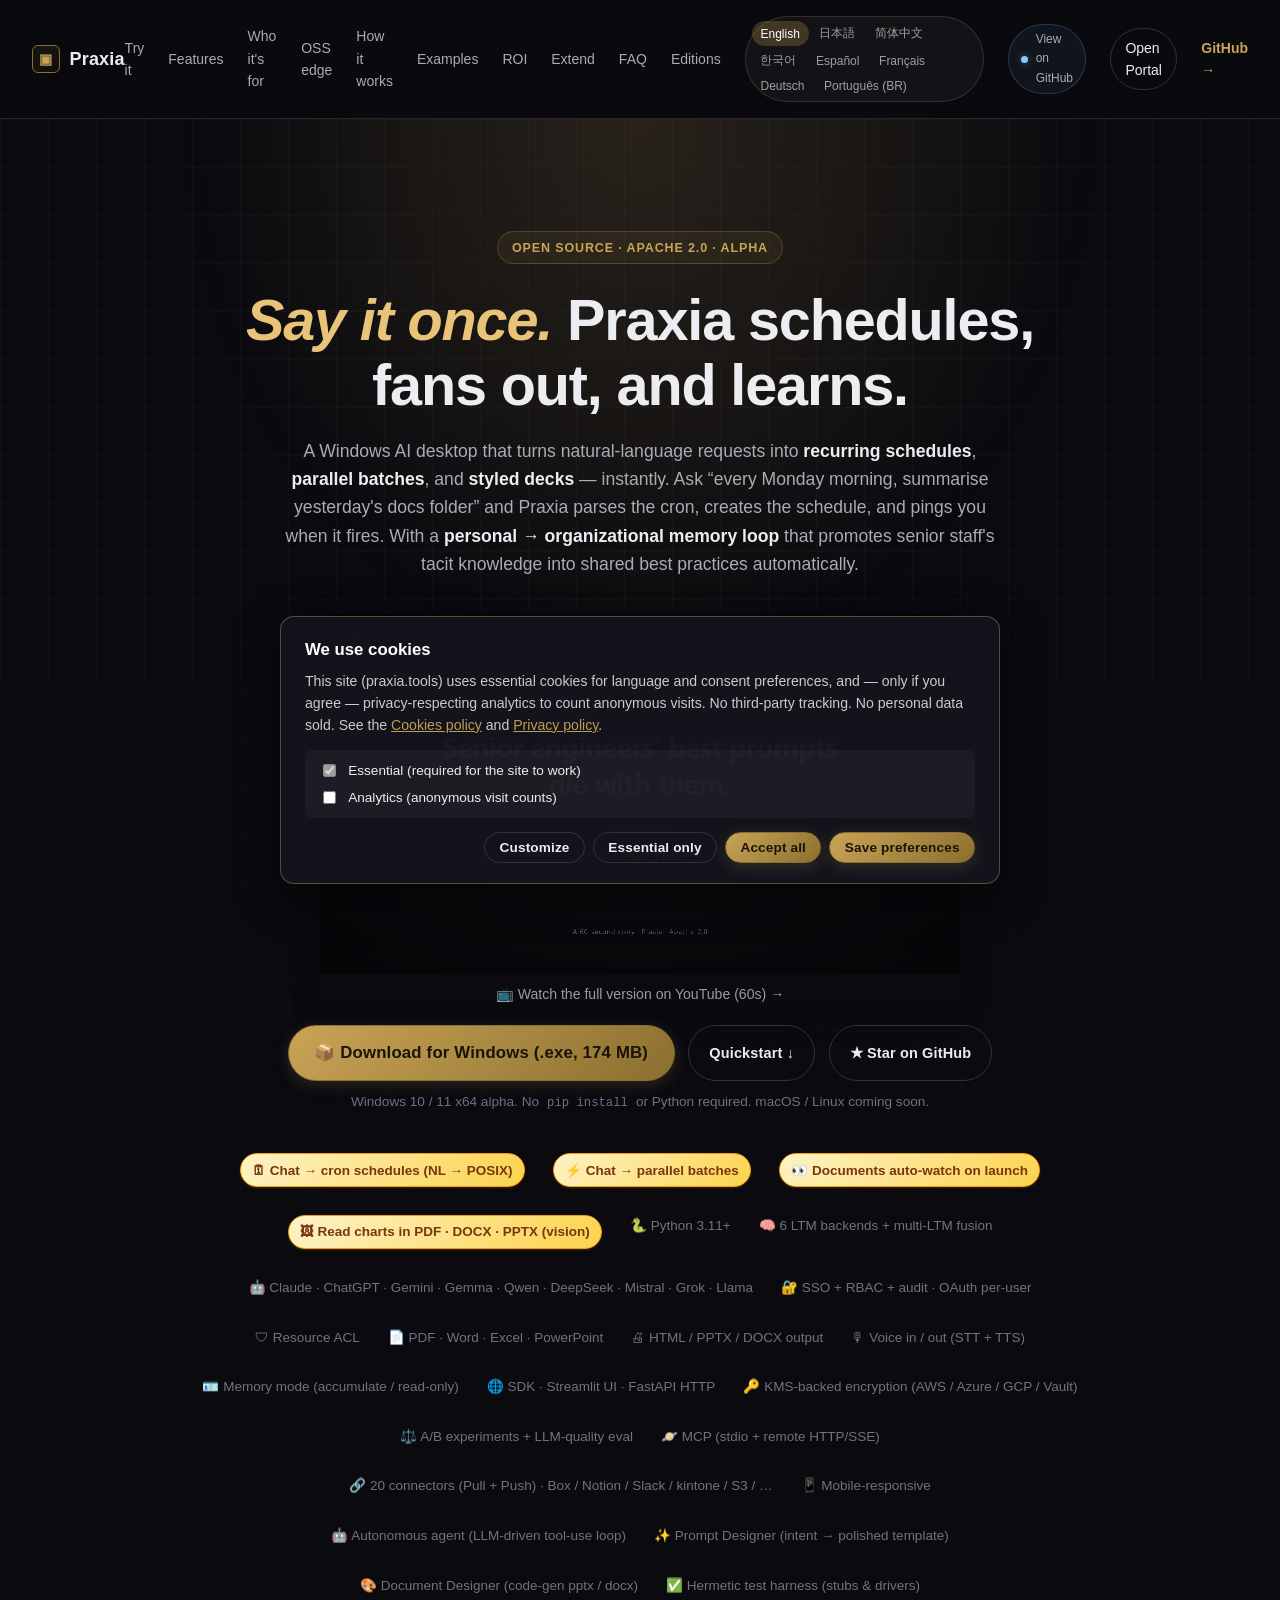
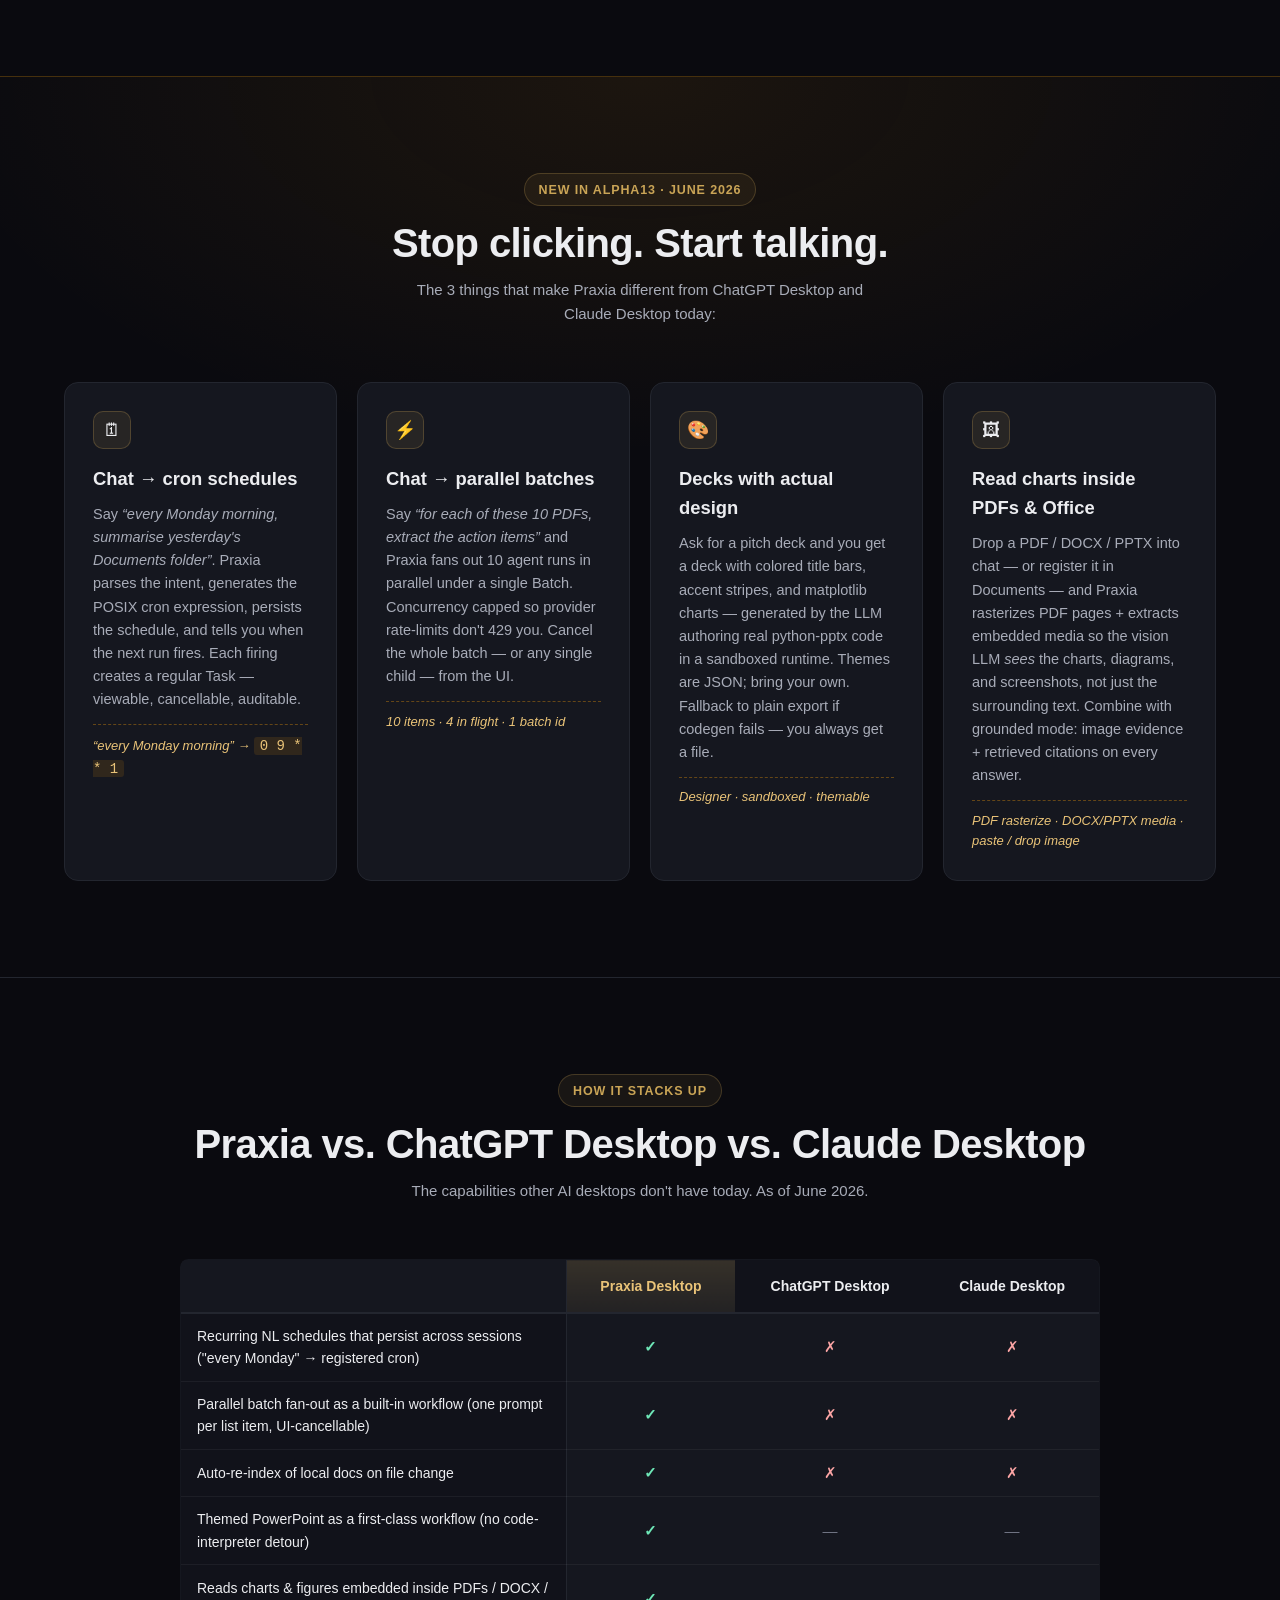
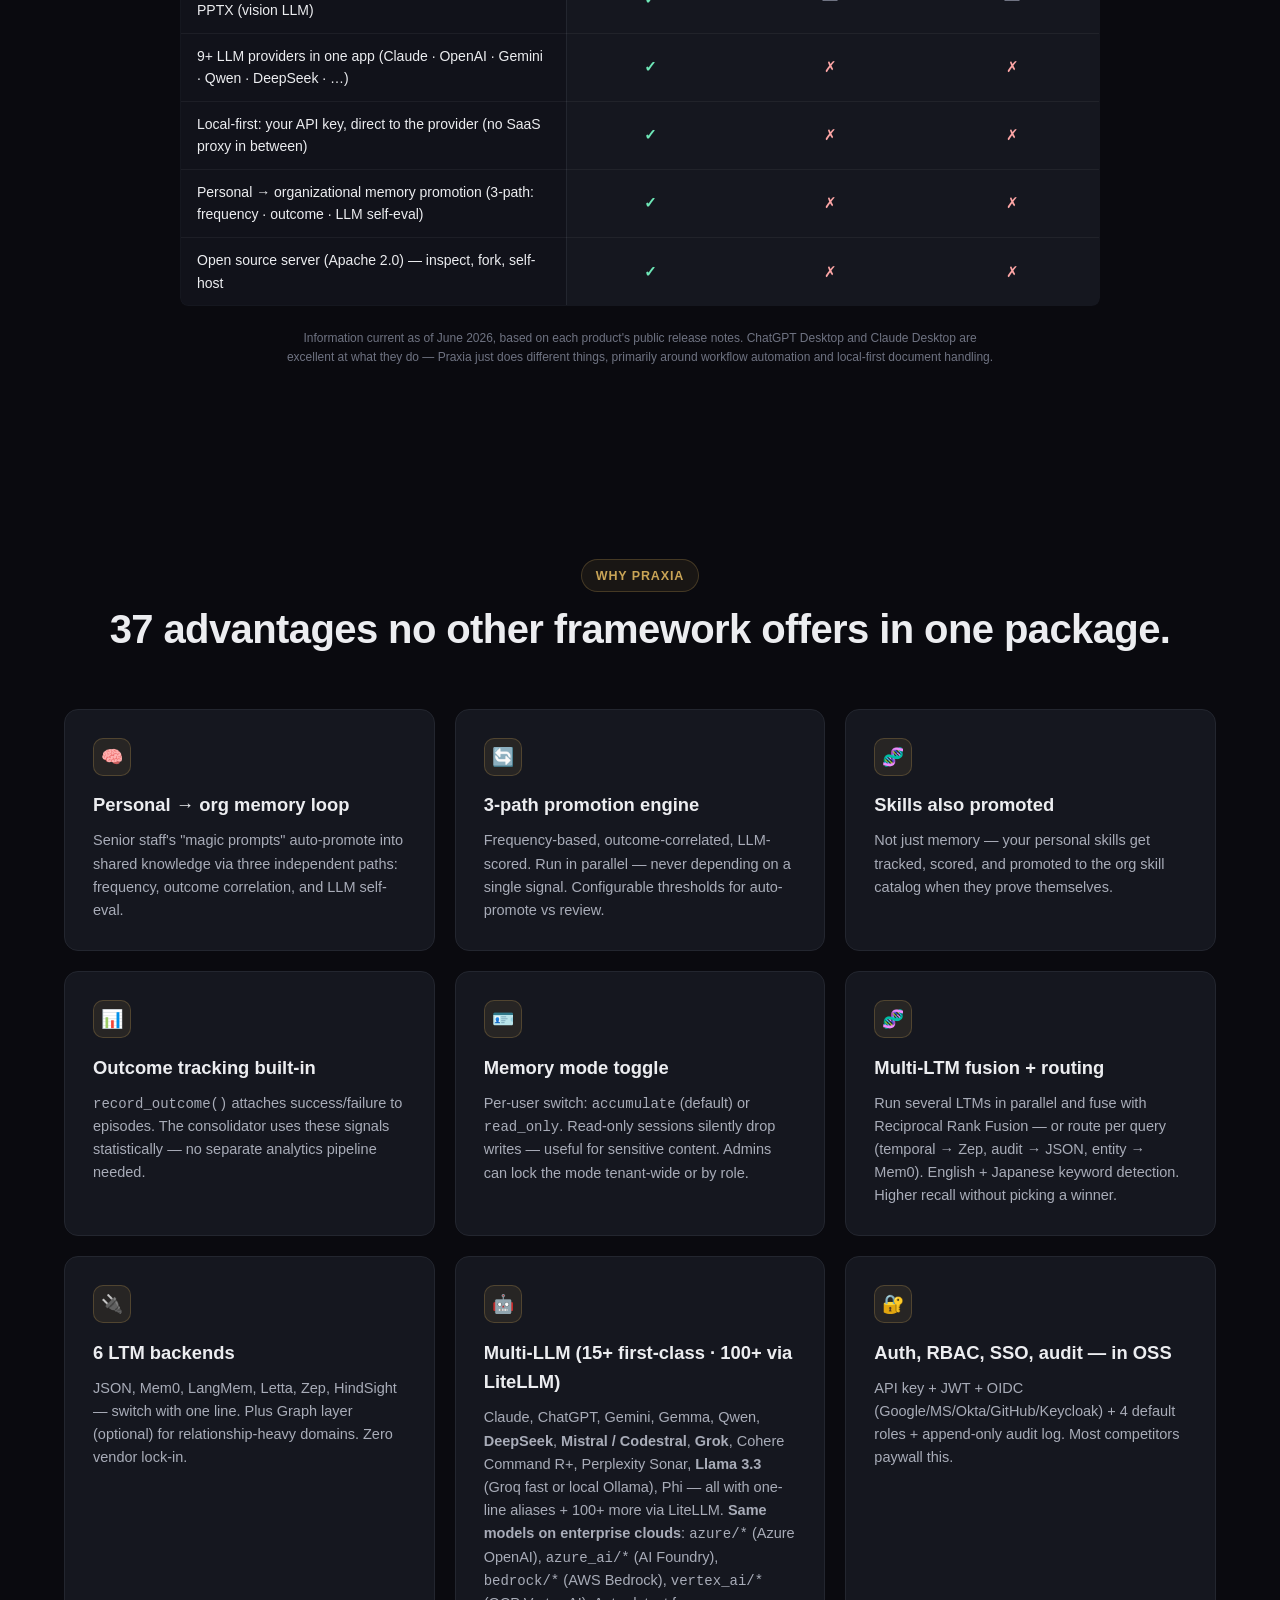
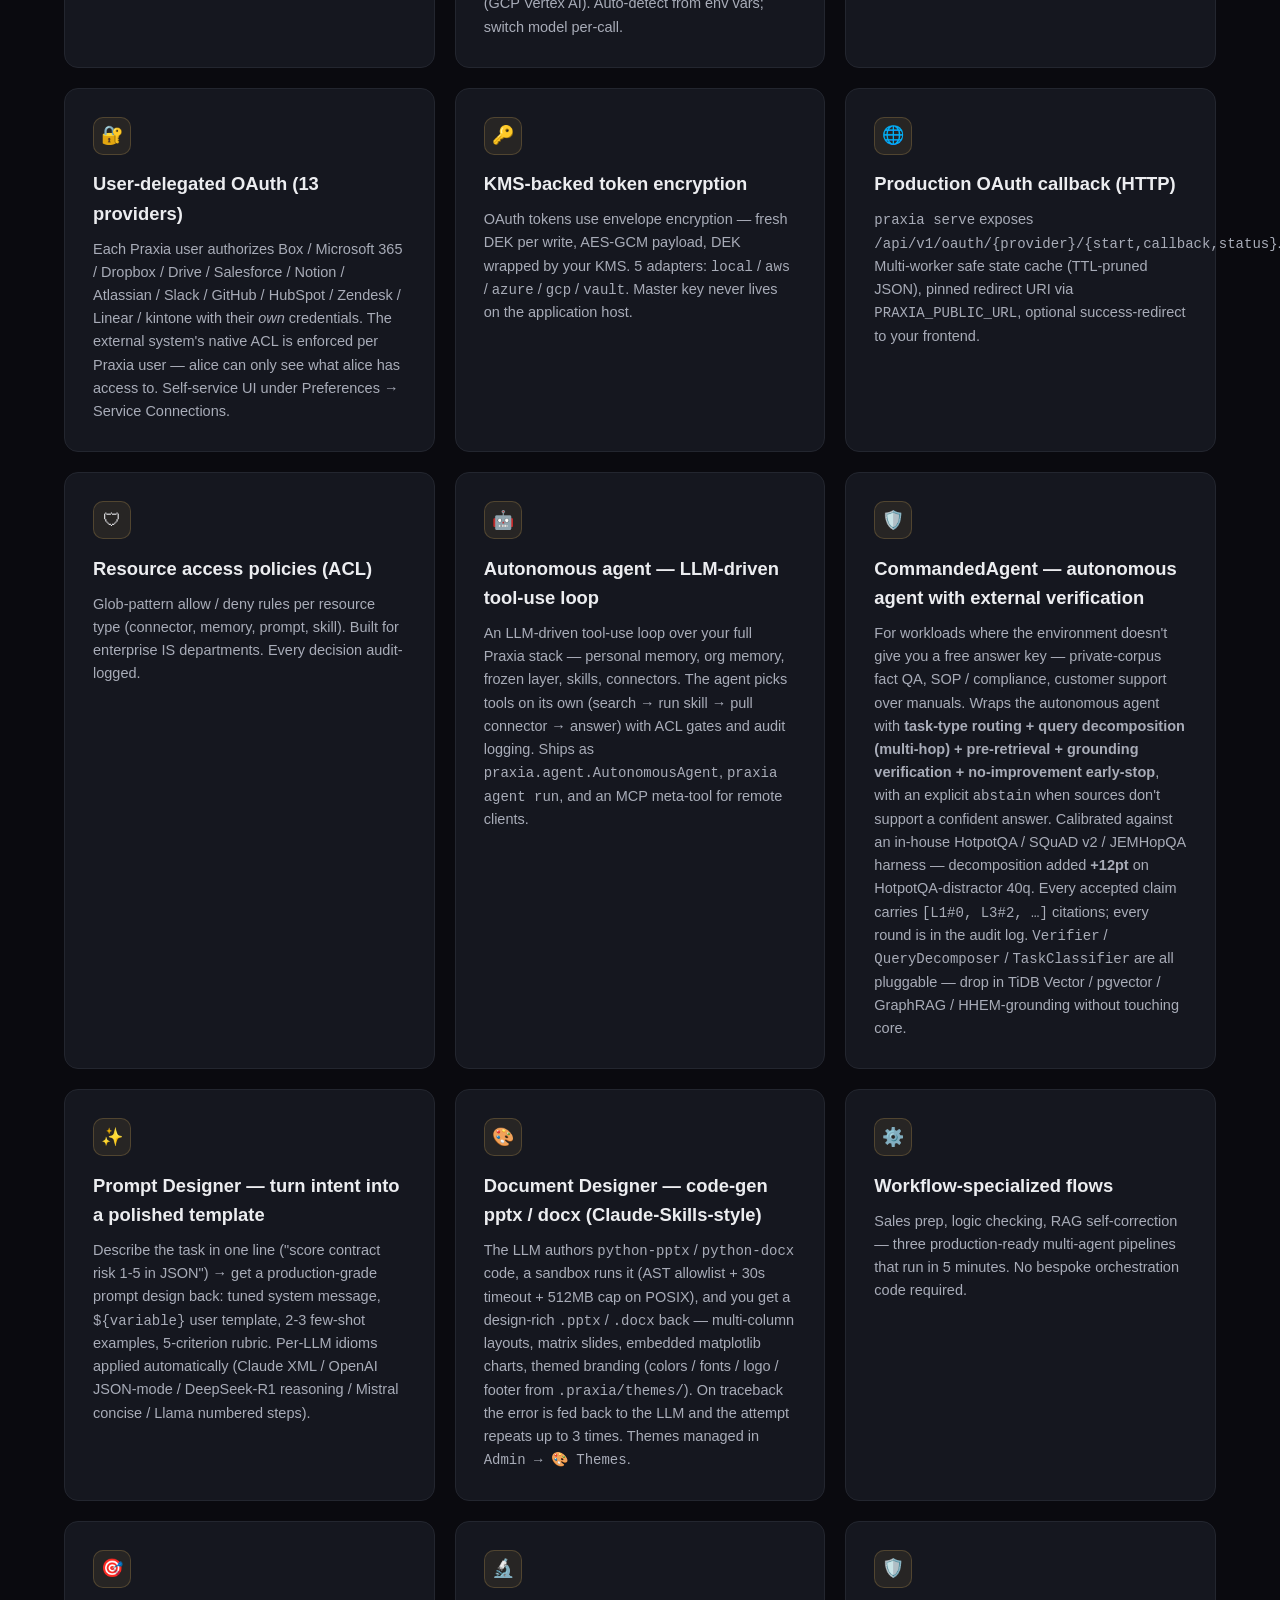
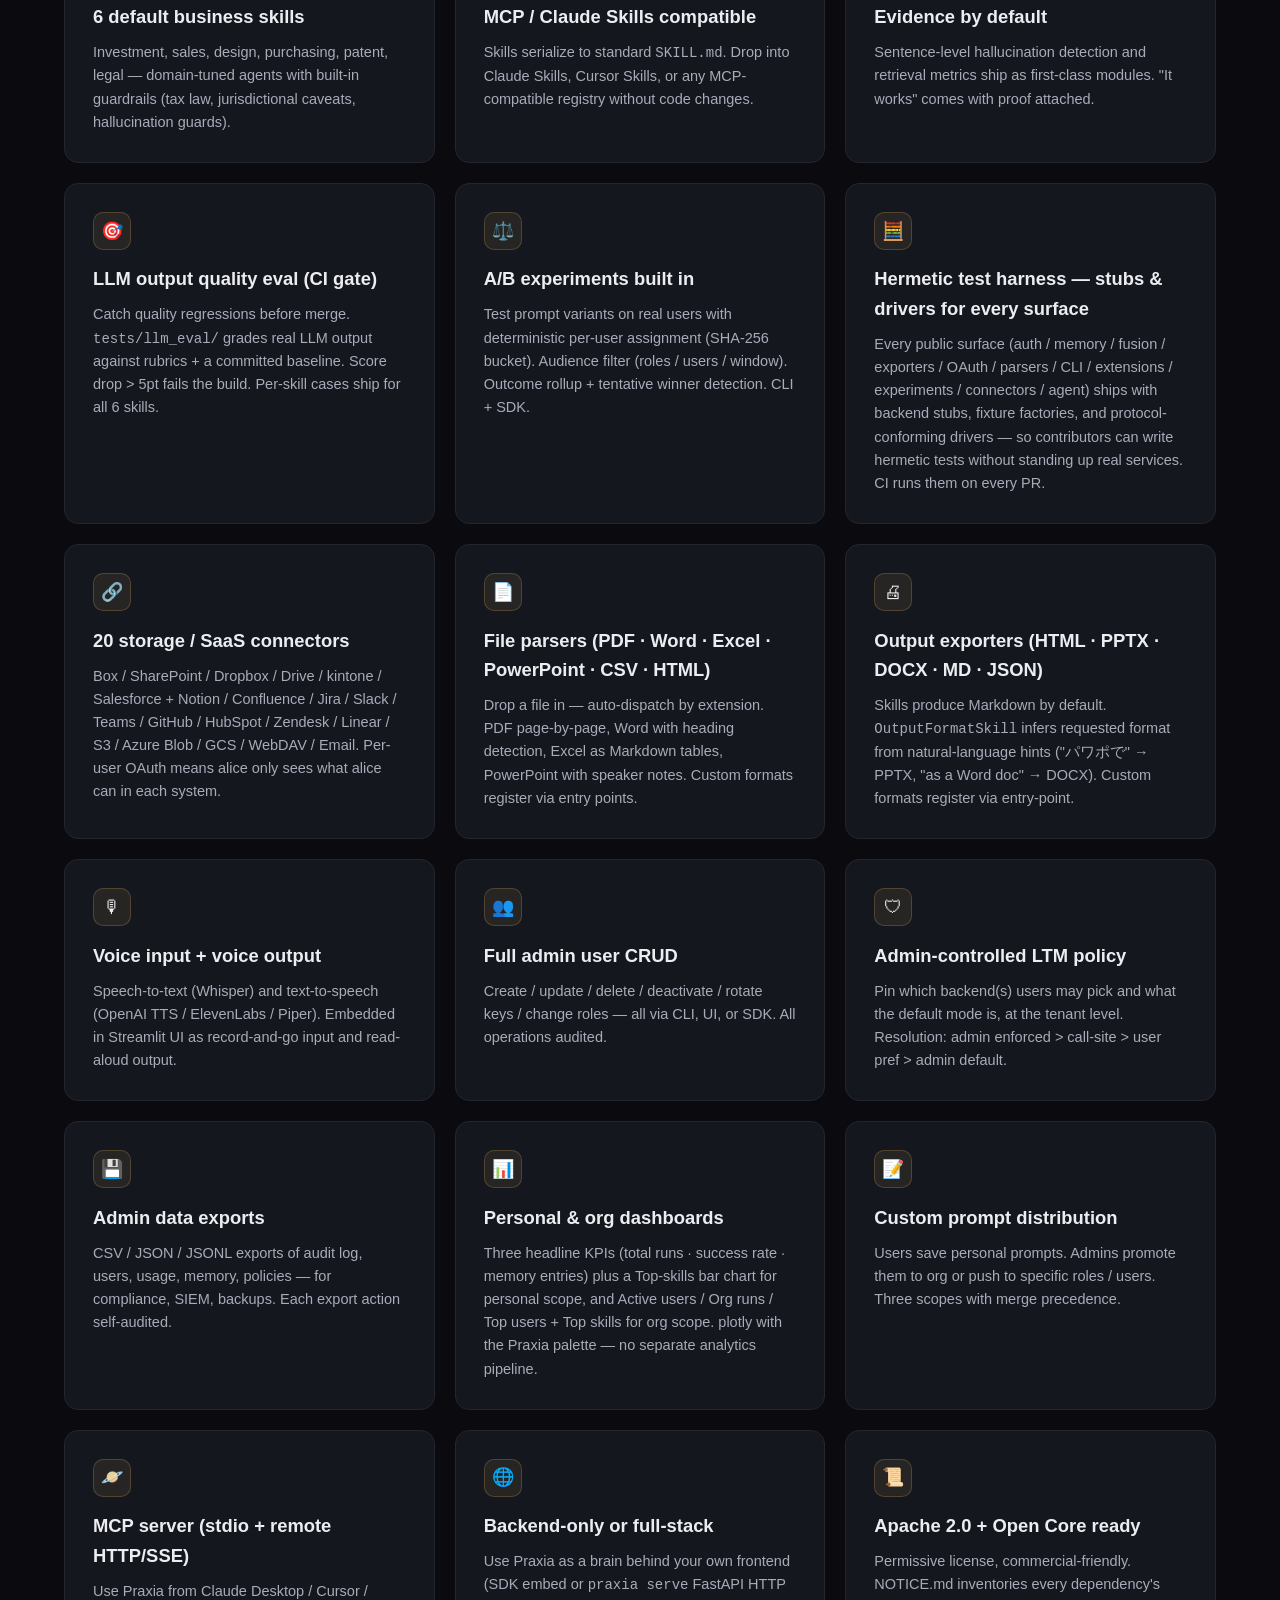
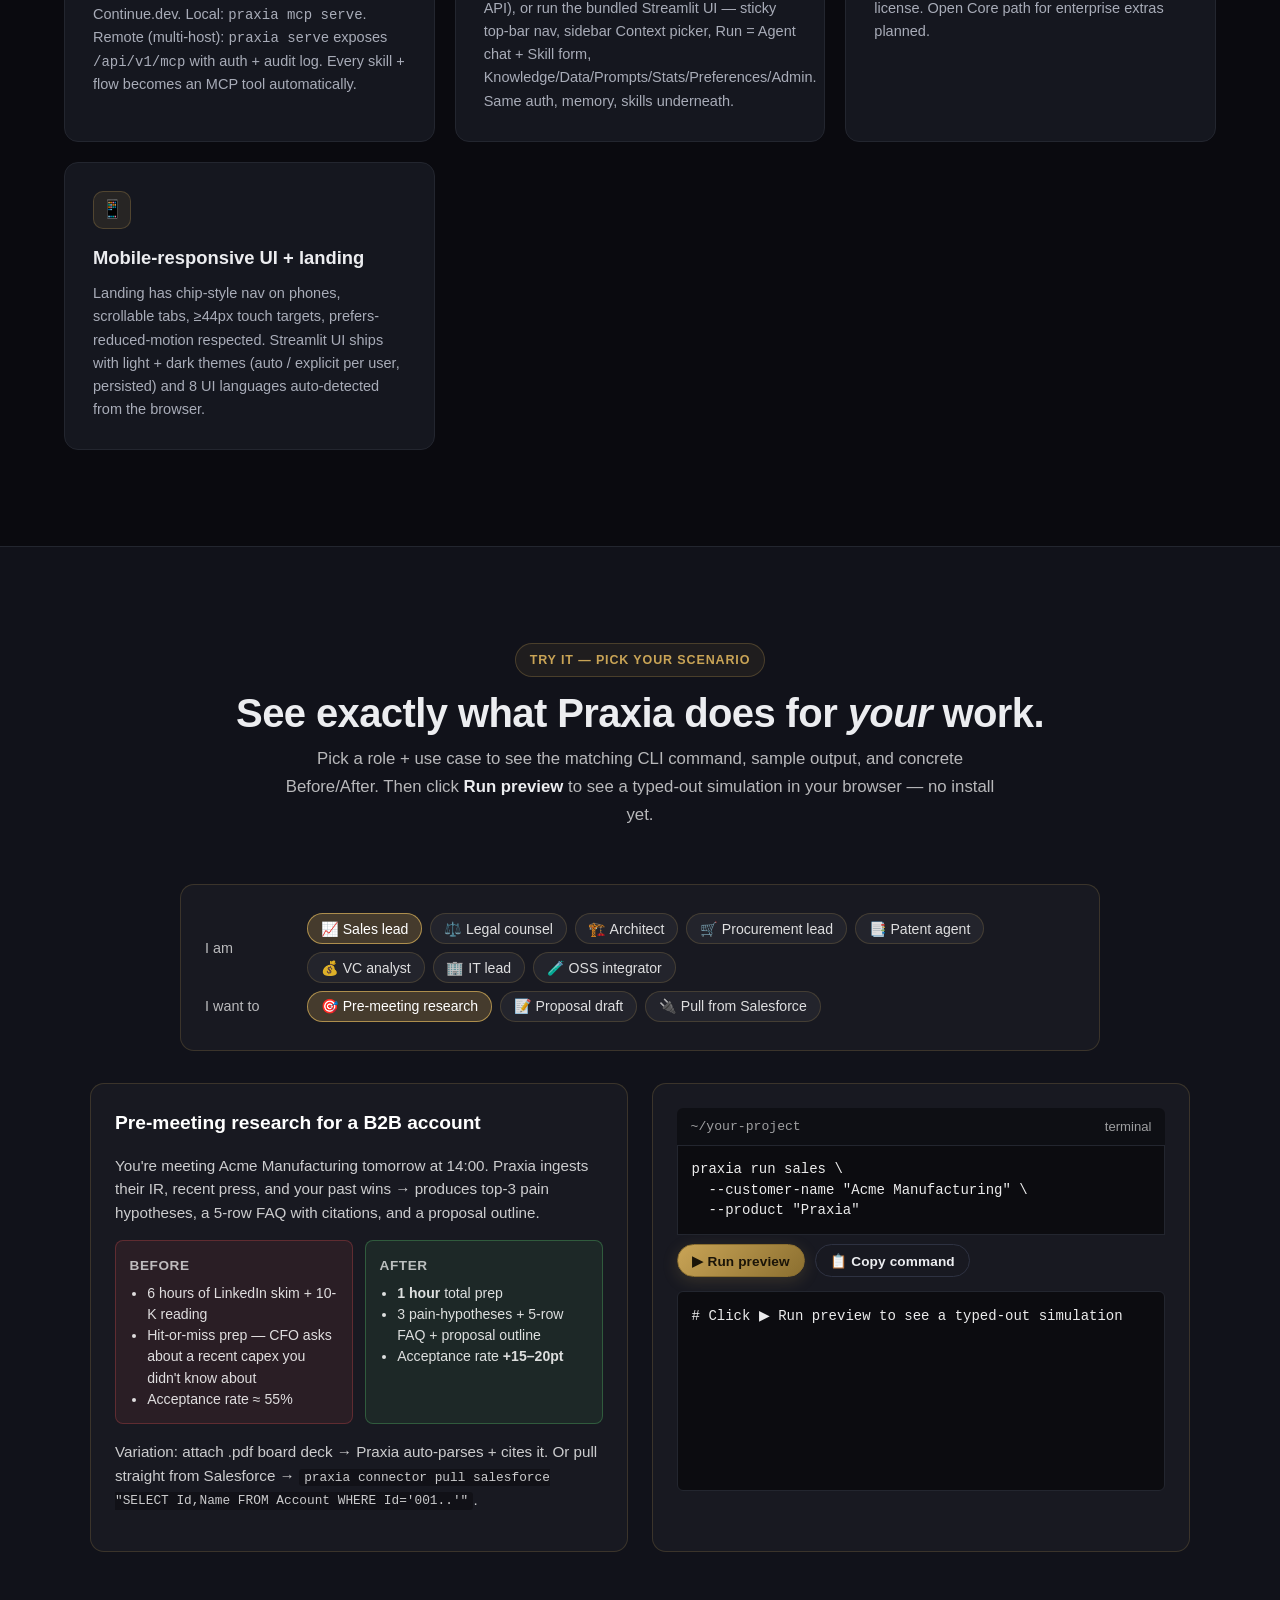
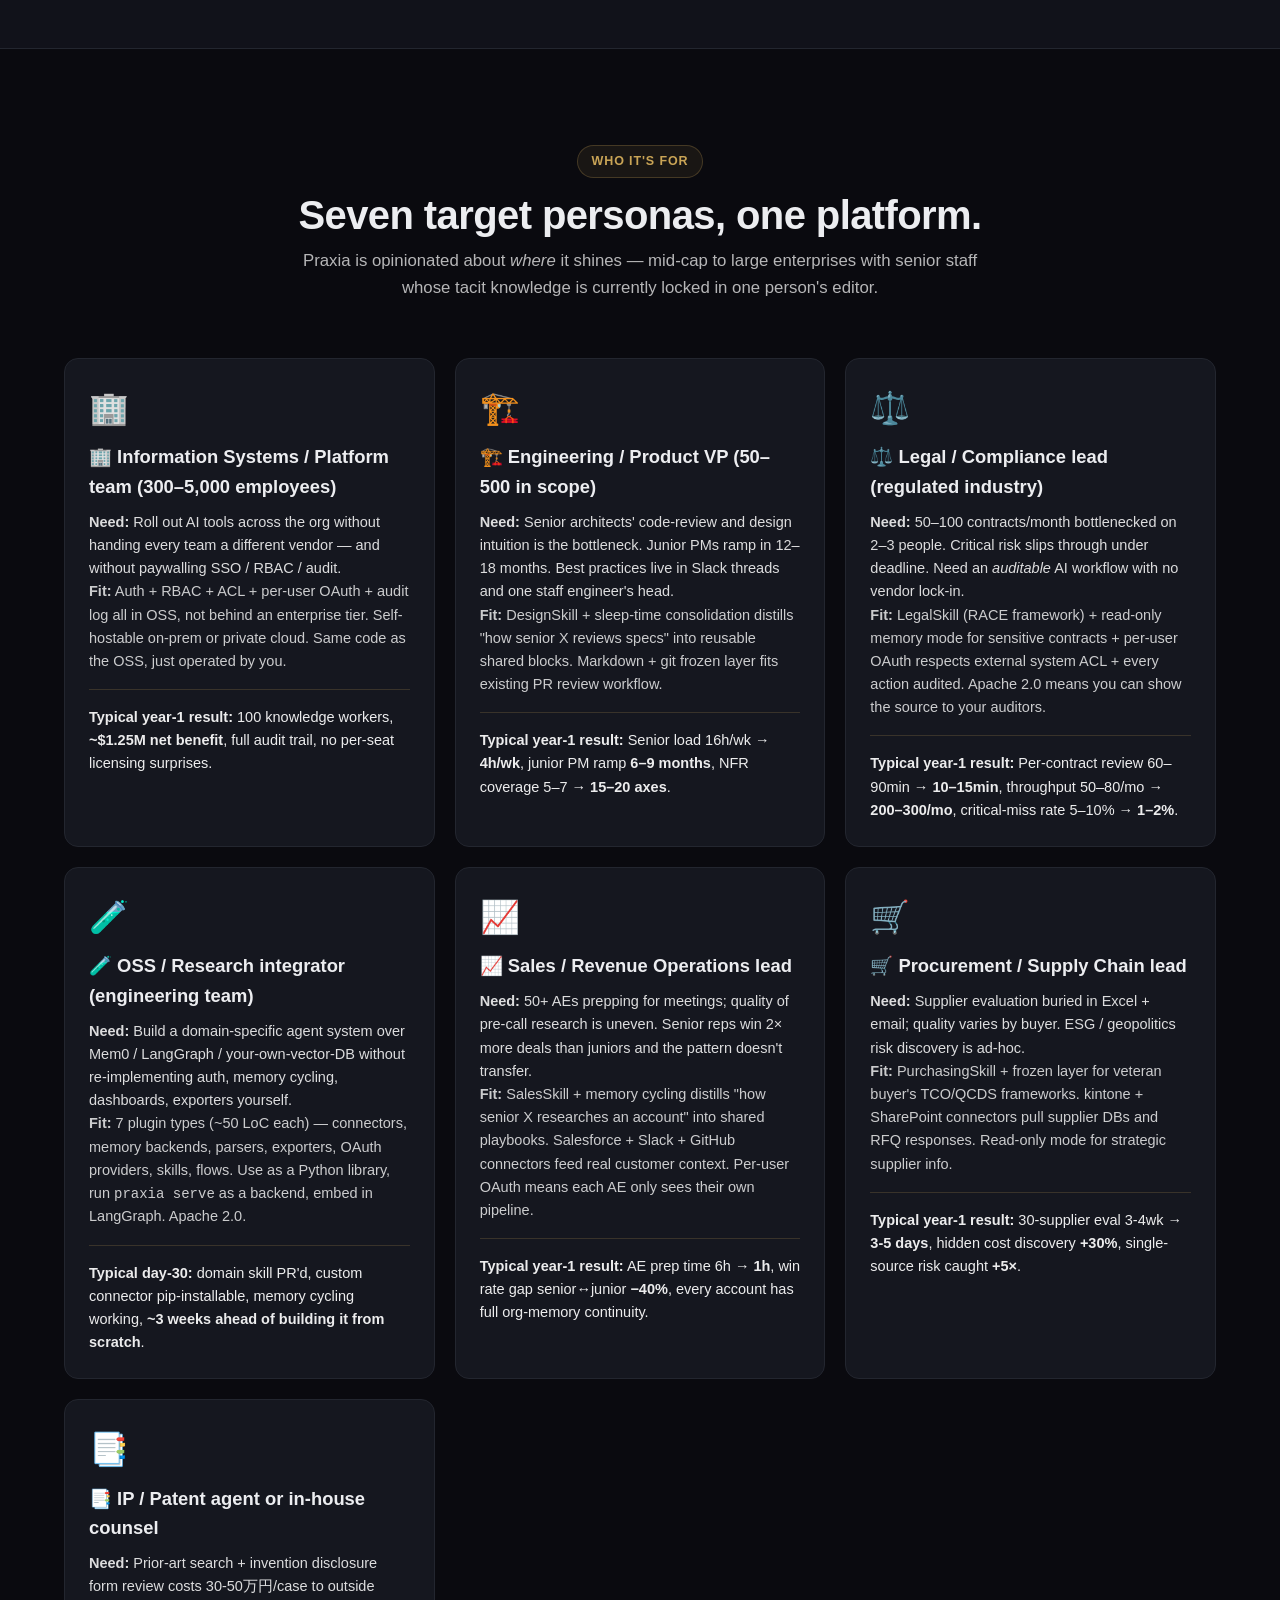
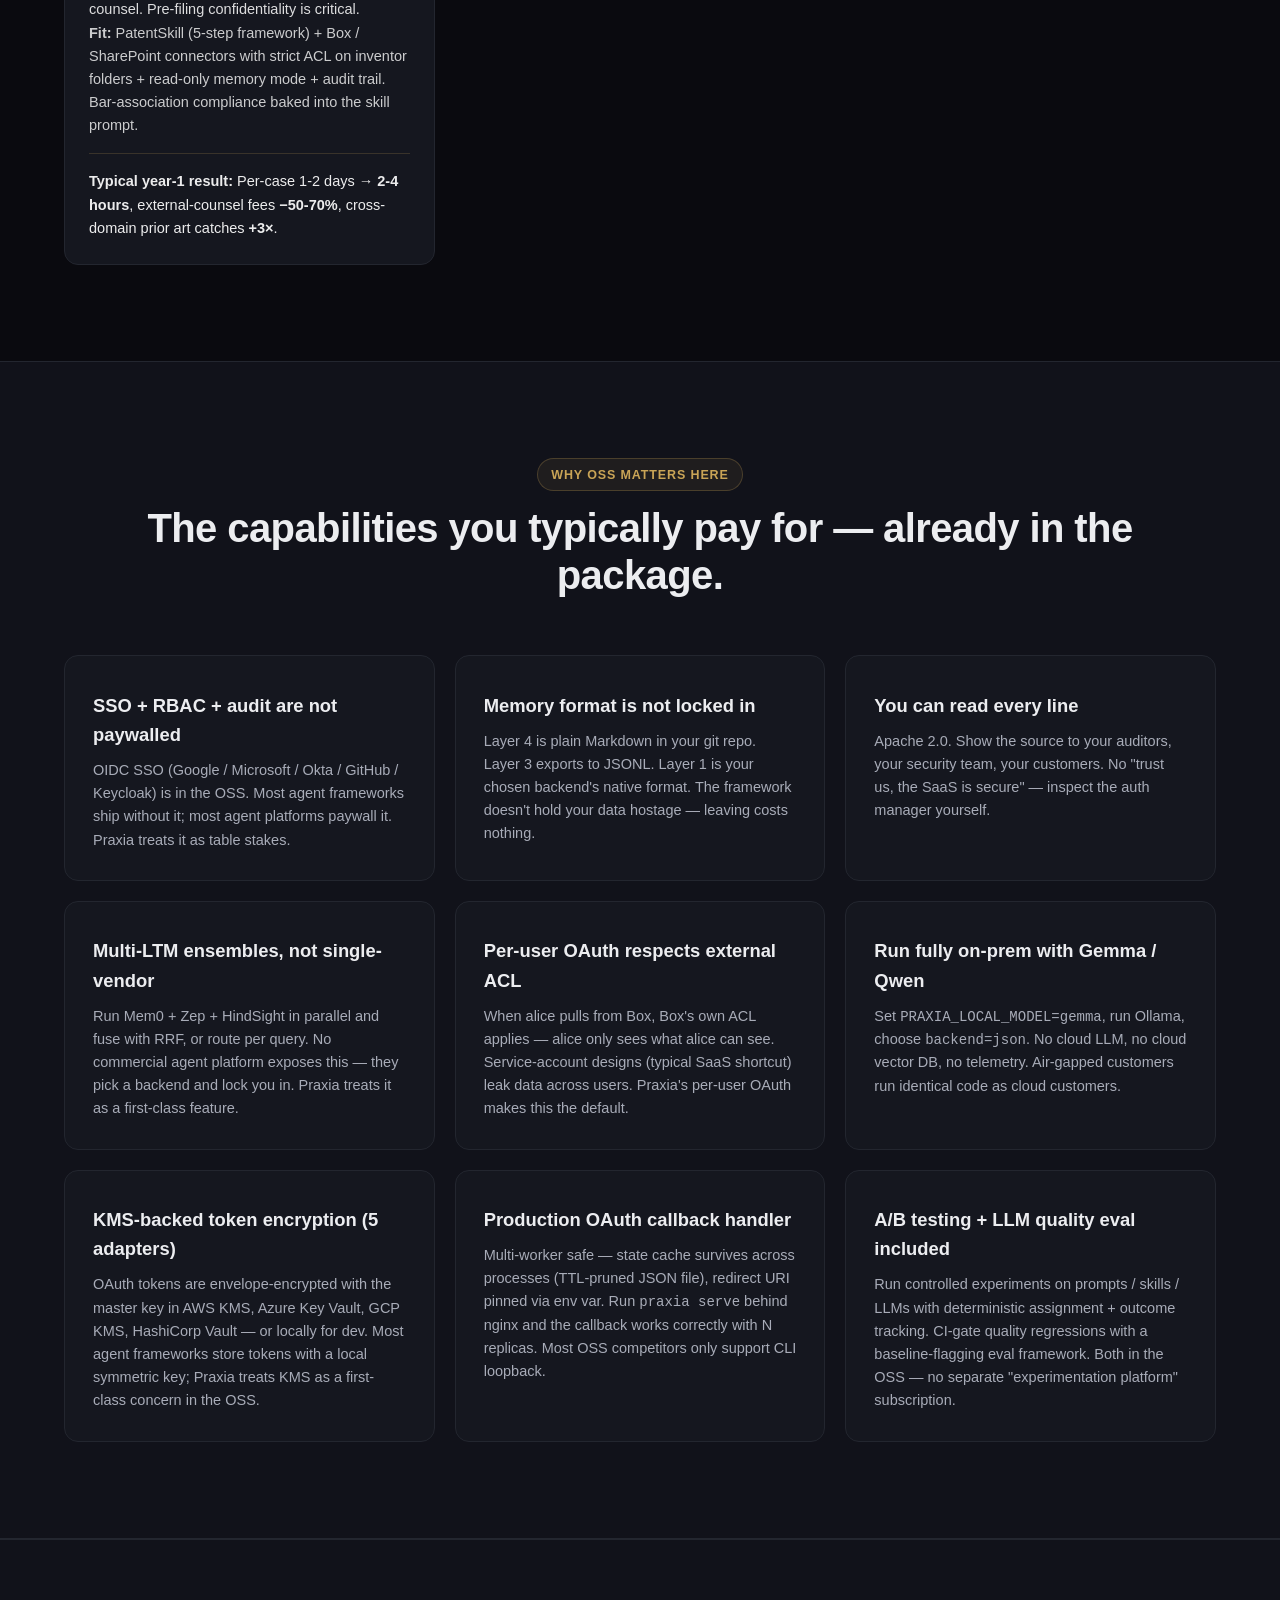
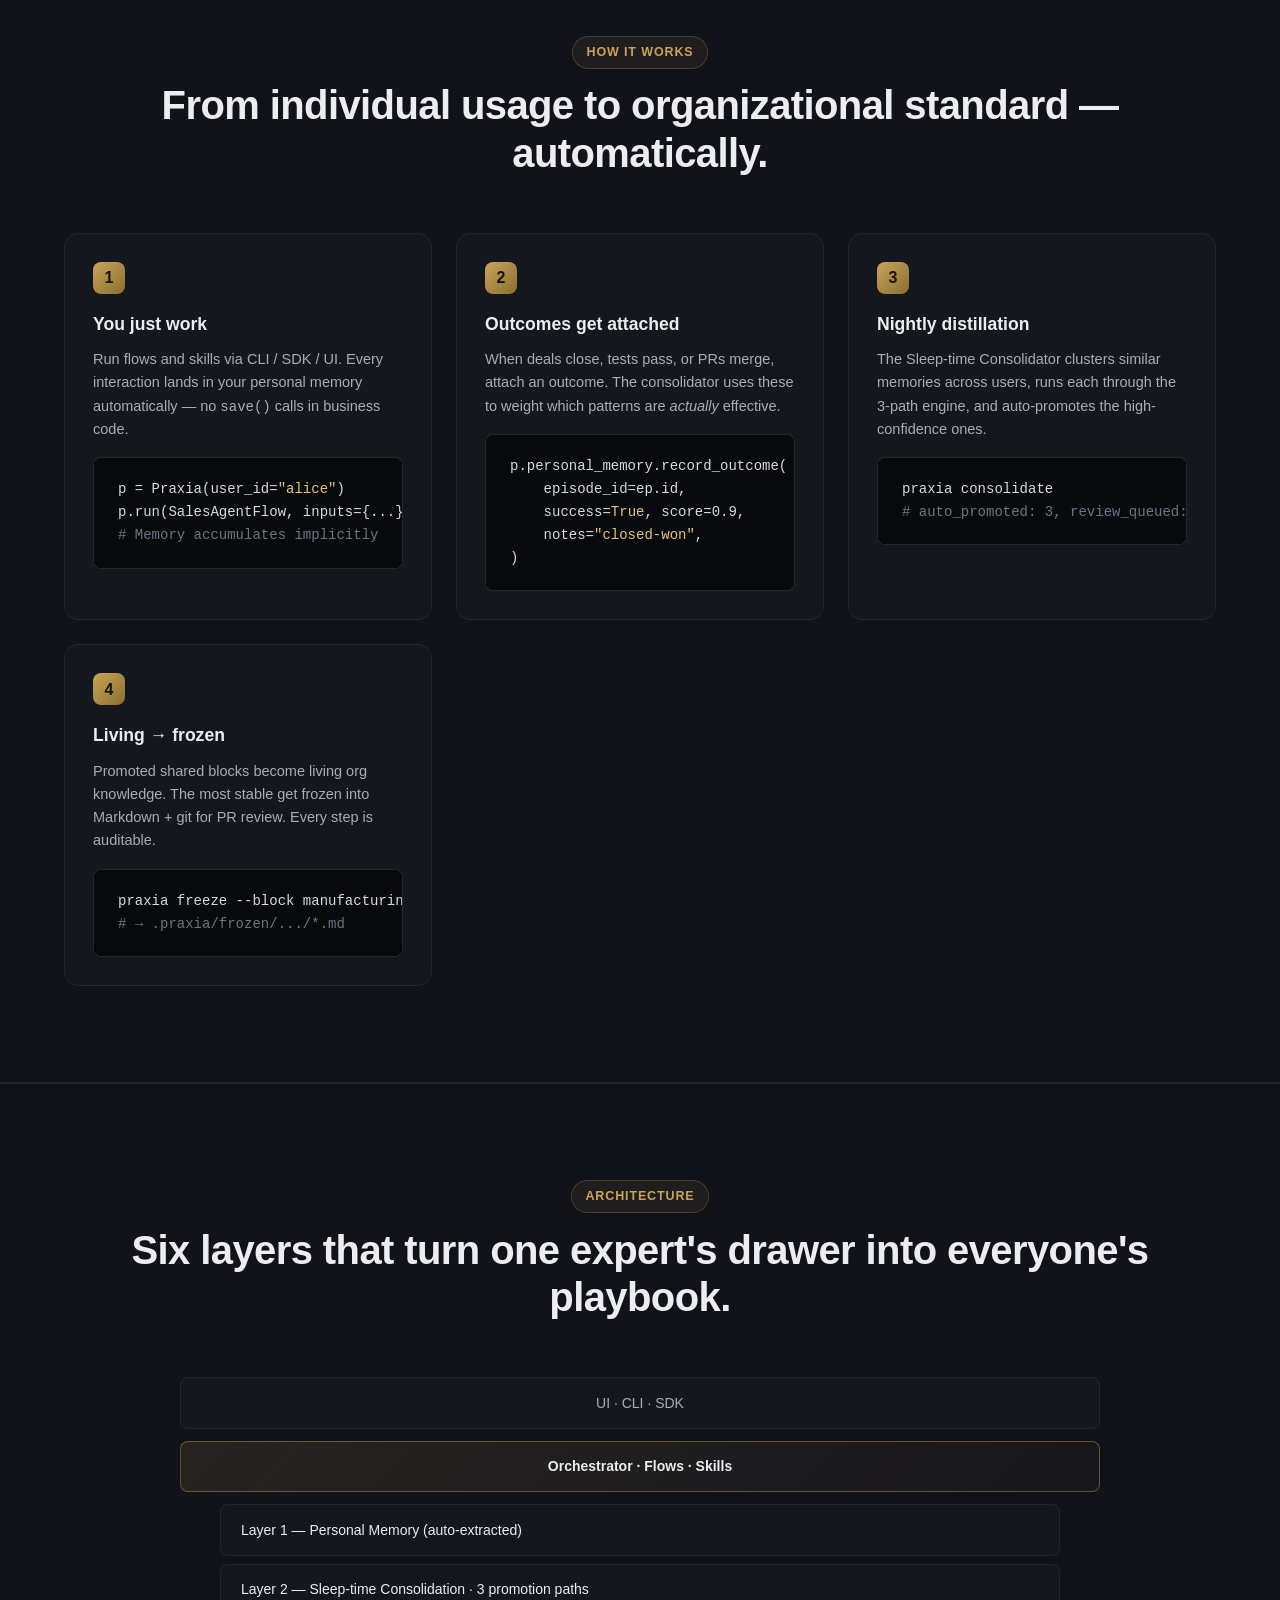
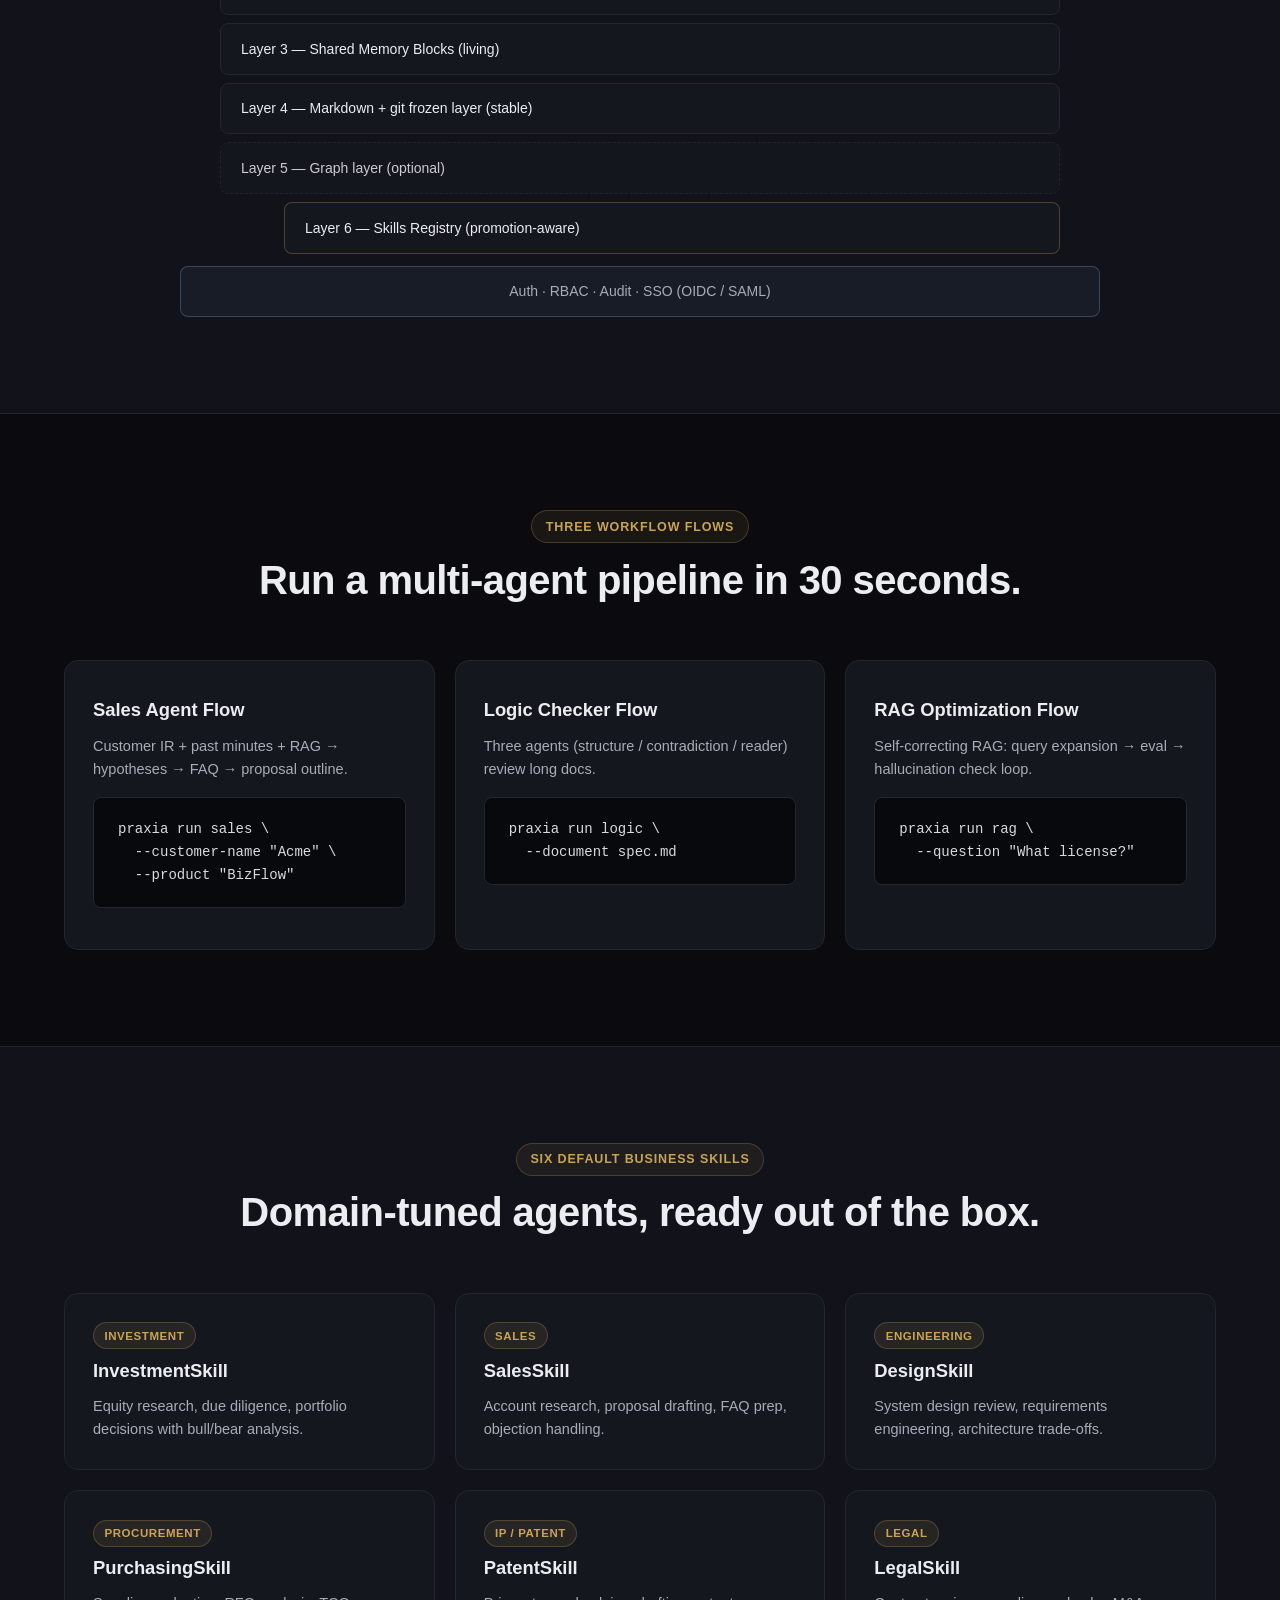
==== commit 447463a5: "chore: bump download URLs to alpha38 in README + HP README had stale 0.1.0-27 links in 4 places (her" ====
--- a/web-publish/index.html
+++ b/web-publish/index.html
@@ -77,7 +77,7 @@
   }
   </script>
 
-  <link rel="stylesheet" href="styles.css?v=alpha37" />
+  <link rel="stylesheet" href="styles.css?v=alpha38" />
   <script>
     // Cross-mirror awareness — show the OTHER mirror's URL in the banner
     // so visitors can switch (and search engines can pick canonical).
@@ -163,7 +163,7 @@
       </div>
 
       <div class="hero-cta">
-        <a href="https://github.com/praxia-dev/praxia/releases/latest/download/Praxia.Desktop_0.1.0-37_x64-setup.exe"
+        <a href="https://github.com/praxia-dev/praxia/releases/latest/download/Praxia.Desktop_0.1.0-38_x64-setup.exe"
            class="btn btn-primary btn-lg" rel="noopener" data-i18n="hero.cta_download">📦 Download for Windows (.exe, 174 MB)</a>
         <a href="#install" class="btn btn-ghost" data-i18n="hero.cta_get_started">Quickstart ↓</a>
         <a href="https://github.com/praxia-dev/praxia" target="_blank" rel="noopener" class="btn btn-ghost" data-i18n="hero.cta_star">★ Star on GitHub</a>
@@ -1039,12 +1039,12 @@
         <p data-i18n="install.desktop_body">The easiest way to try Praxia is the native desktop installer. <strong>The app embeds the Praxia server inside the installer</strong> — install, launch, paste an LLM provider key, and you're running. No <code>praxia serve</code> process to start, no <code>pip install</code>, no Python on the user's machine. Settings exposes only the three things a user controls: <strong>LLM provider keys</strong> (Anthropic / OpenAI / Google / Azure OpenAI / Qwen DashScope / Hugging Face — Gemma covered via all three cloud paths), <strong>local LLM</strong> (Ollama URL + model), and optional <strong>SSO tenant URL</strong>. Everything else (port, API key, storage layout, CORS) is managed automatically.</p>
         <p data-i18n="install.desktop_features"><strong>Desktop-only features:</strong> <strong>🗂 Local folder ingestion with auto-discovery</strong> — point Praxia at a folder (e.g. <code>~/Documents/Contracts/</code>) and the app walks it recursively, parses every supported file (PDF / DOCX / PPTX / XLSX / TXT / MD / code) and makes the contents searchable by the agent alongside L1 / L3 / L4 memory. Useful for confidential documents you don't want uploaded to cloud storage. Plus native notifications when a long-running agent task finishes, and native file dialogs for drag-and-drop attachments. <em>(🚧 Phase 1b)</em></p>
         <p>
-          <a href="https://github.com/praxia-dev/praxia/releases/latest/download/Praxia.Desktop_0.1.0-37_x64-setup.exe" class="btn btn-primary" rel="noopener" data-i18n="install.desktop_cta">📦 Download Praxia Desktop (.exe, ~174 MB)</a>
+          <a href="https://github.com/praxia-dev/praxia/releases/latest/download/Praxia.Desktop_0.1.0-38_x64-setup.exe" class="btn btn-primary" rel="noopener" data-i18n="install.desktop_cta">📦 Download Praxia Desktop (.exe, ~174 MB)</a>
         </p>
         <p style="font-size: 0.85em; color: #6b7280; margin-top: 0.5rem;" data-i18n="install.desktop_note">
           Windows 10 / 11 x64. Unsigned alpha — Windows SmartScreen will warn on first launch; click <strong>「詳細情報」→「実行」</strong> (or "More info" → "Run anyway") to proceed.
           Also available:
-          <a href="https://github.com/praxia-dev/praxia/releases/latest/download/Praxia.Desktop_0.1.0-37_x64_en-US.msi">.msi for managed deployment</a>
+          <a href="https://github.com/praxia-dev/praxia/releases/latest/download/Praxia.Desktop_0.1.0-38_x64_en-US.msi">.msi for managed deployment</a>
           ·
           <a href="https://github.com/praxia-dev/praxia/releases/latest">all releases &amp; notes</a>.
           macOS / Linux land in Phase 1b.
@@ -1789,8 +1789,8 @@
     </div>
   </footer>
 
-  <script src="i18n.js?v=alpha37"></script>
-  <script src="consent.js?v=alpha37"></script>
+  <script src="i18n.js?v=alpha38"></script>
+  <script src="consent.js?v=alpha38"></script>
   <script src="analytics.js"></script>
   <script>
     // Tab switching for #examples section
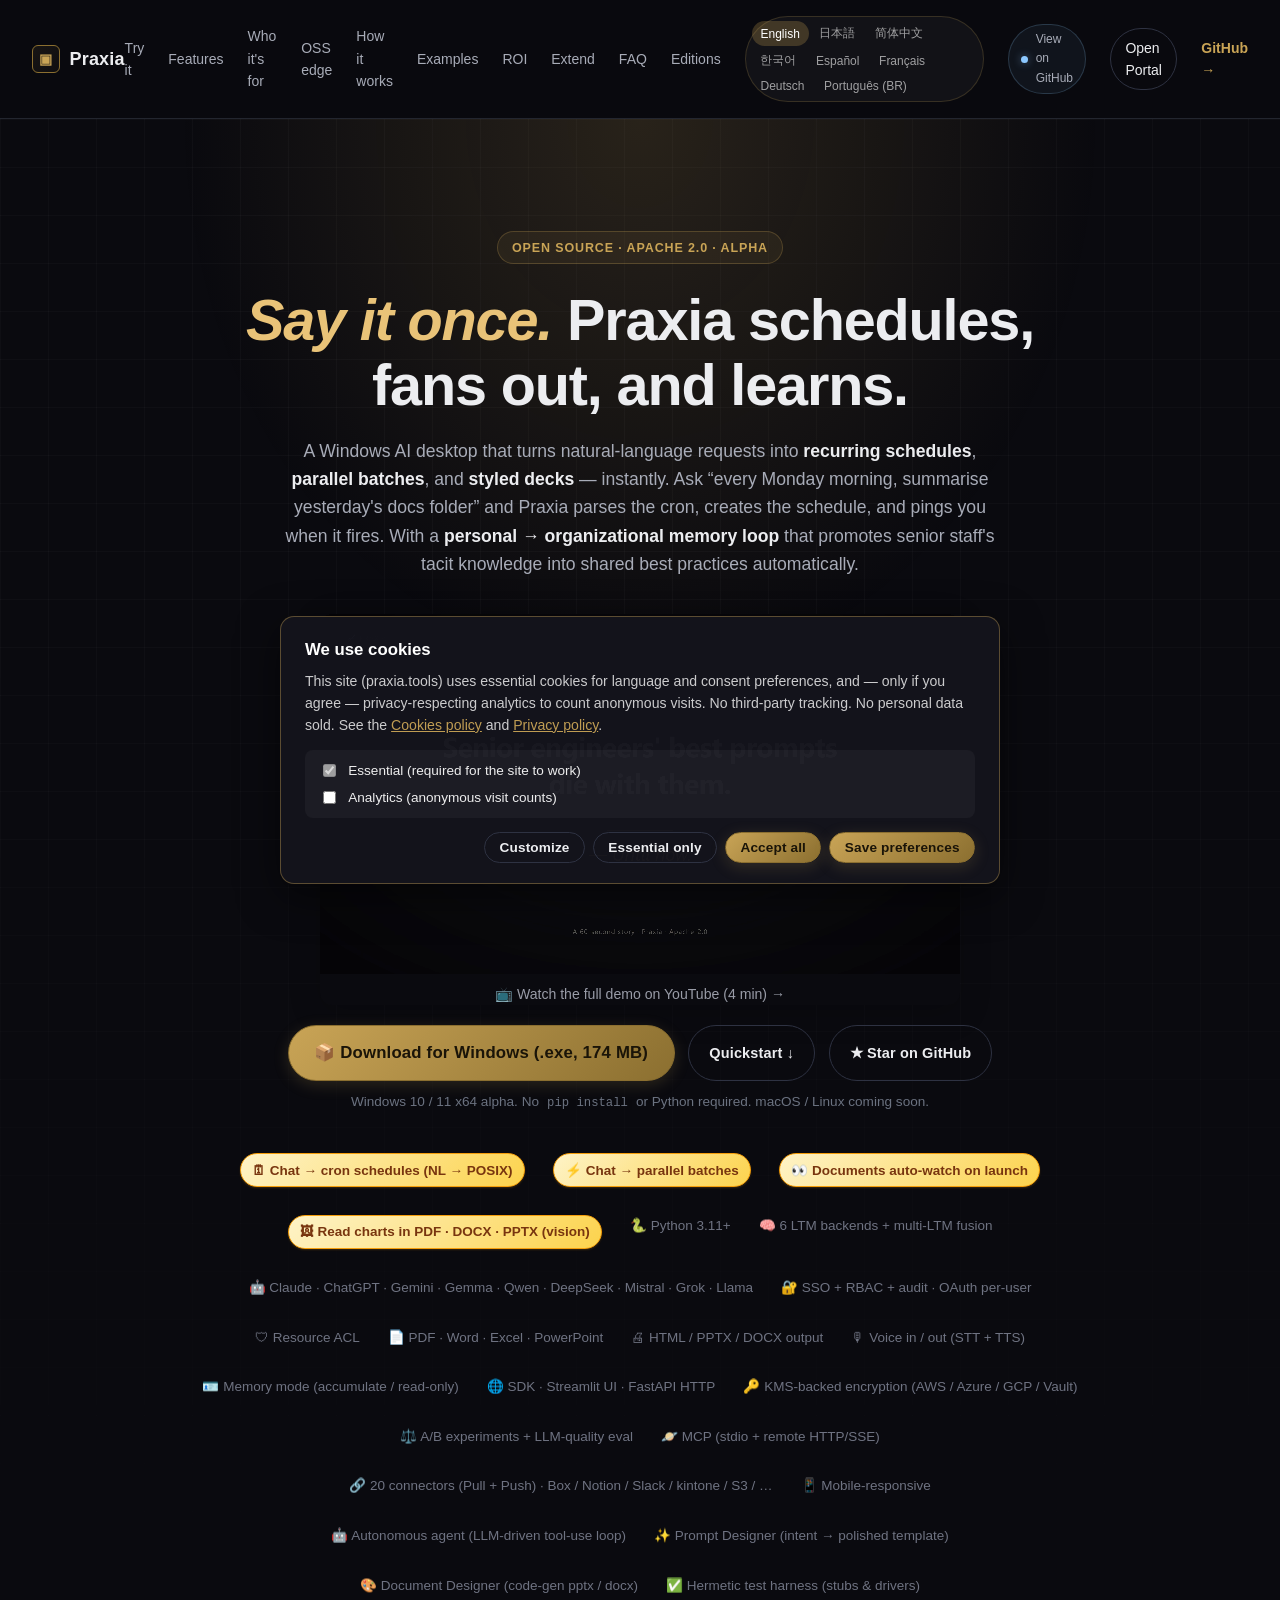
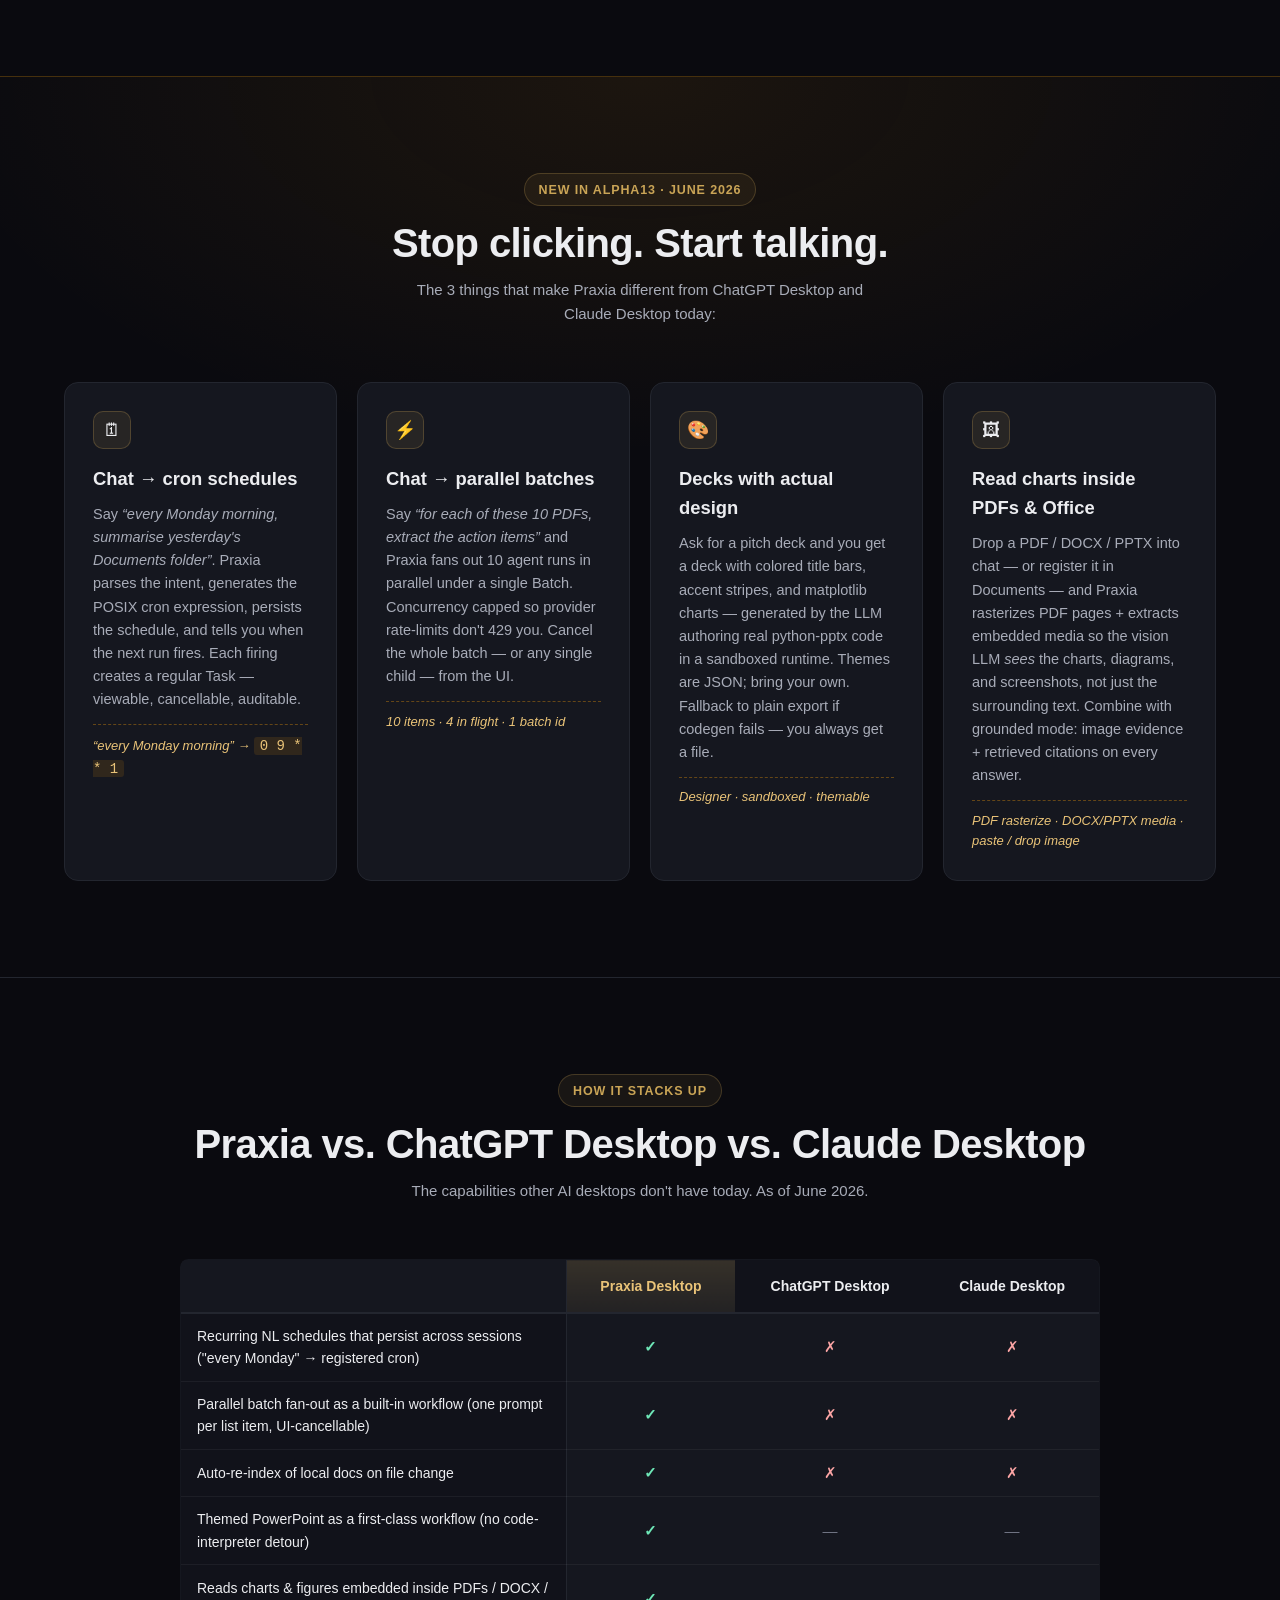
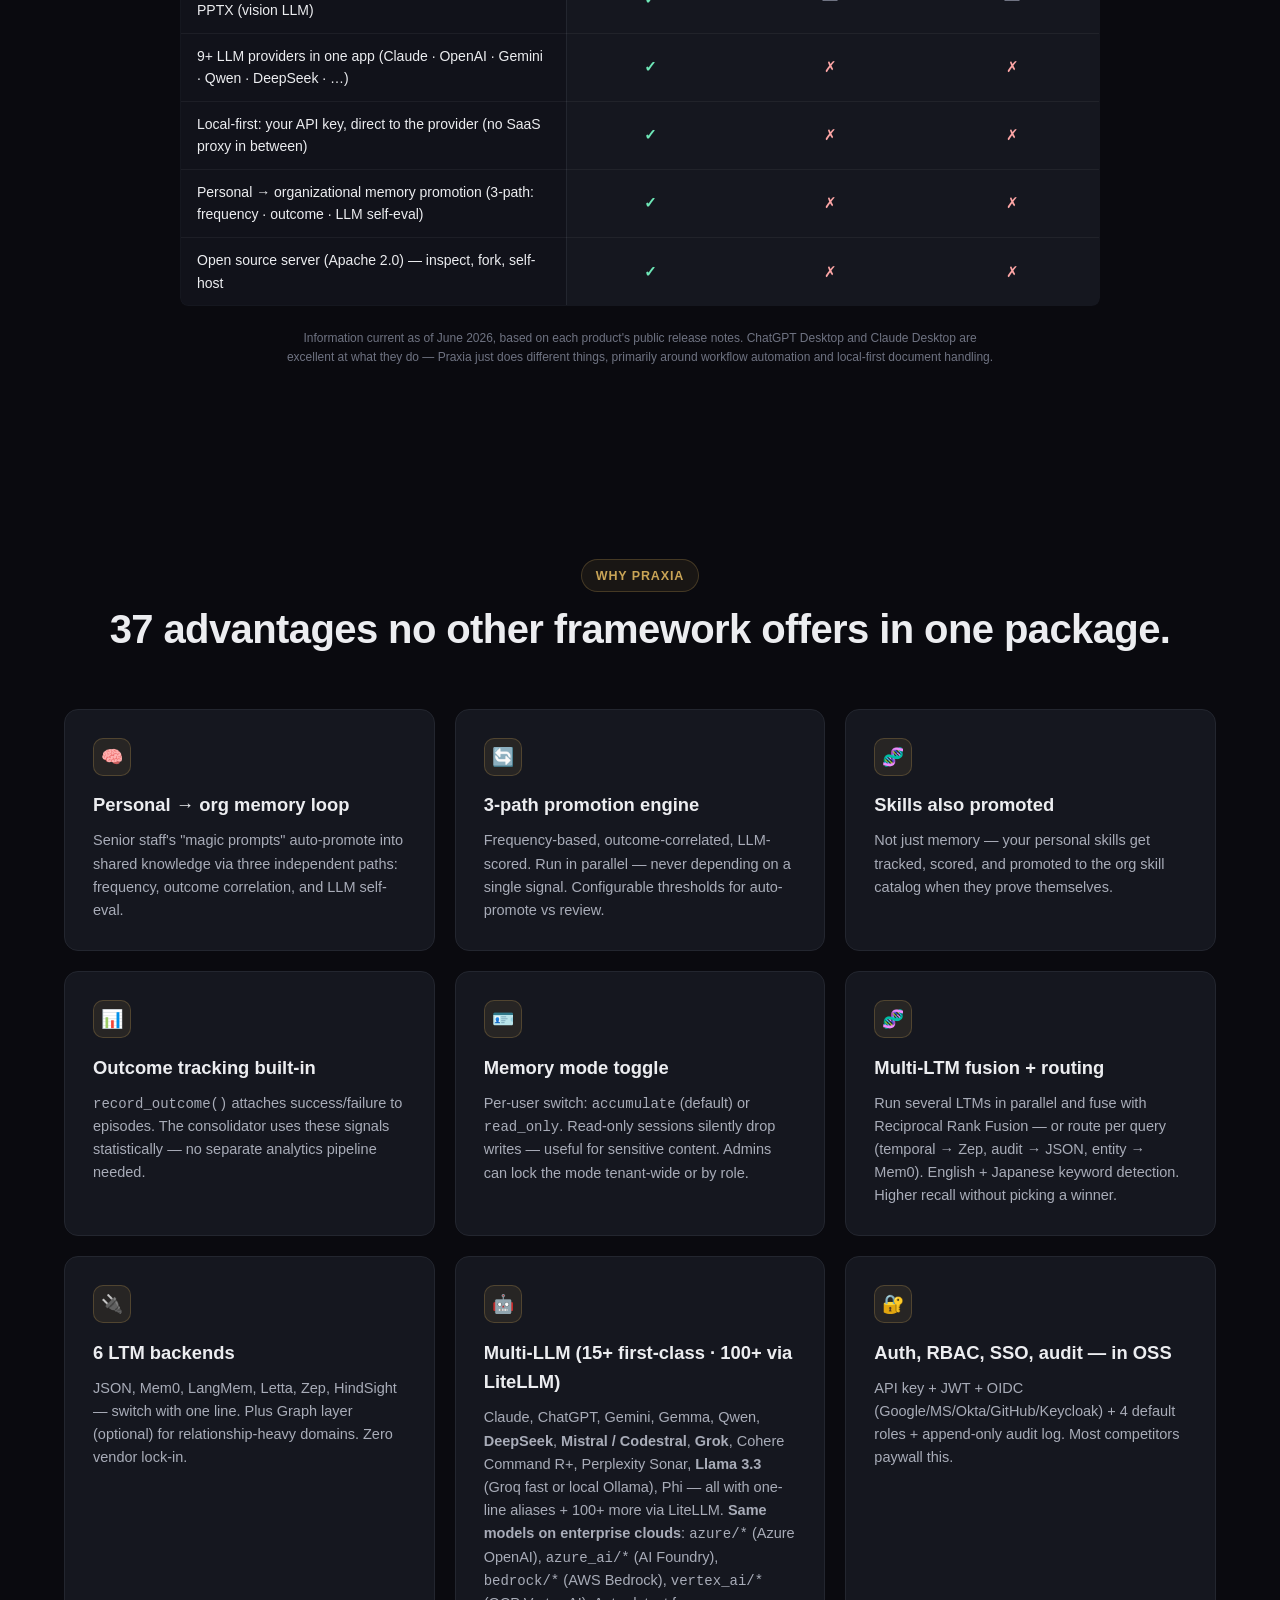
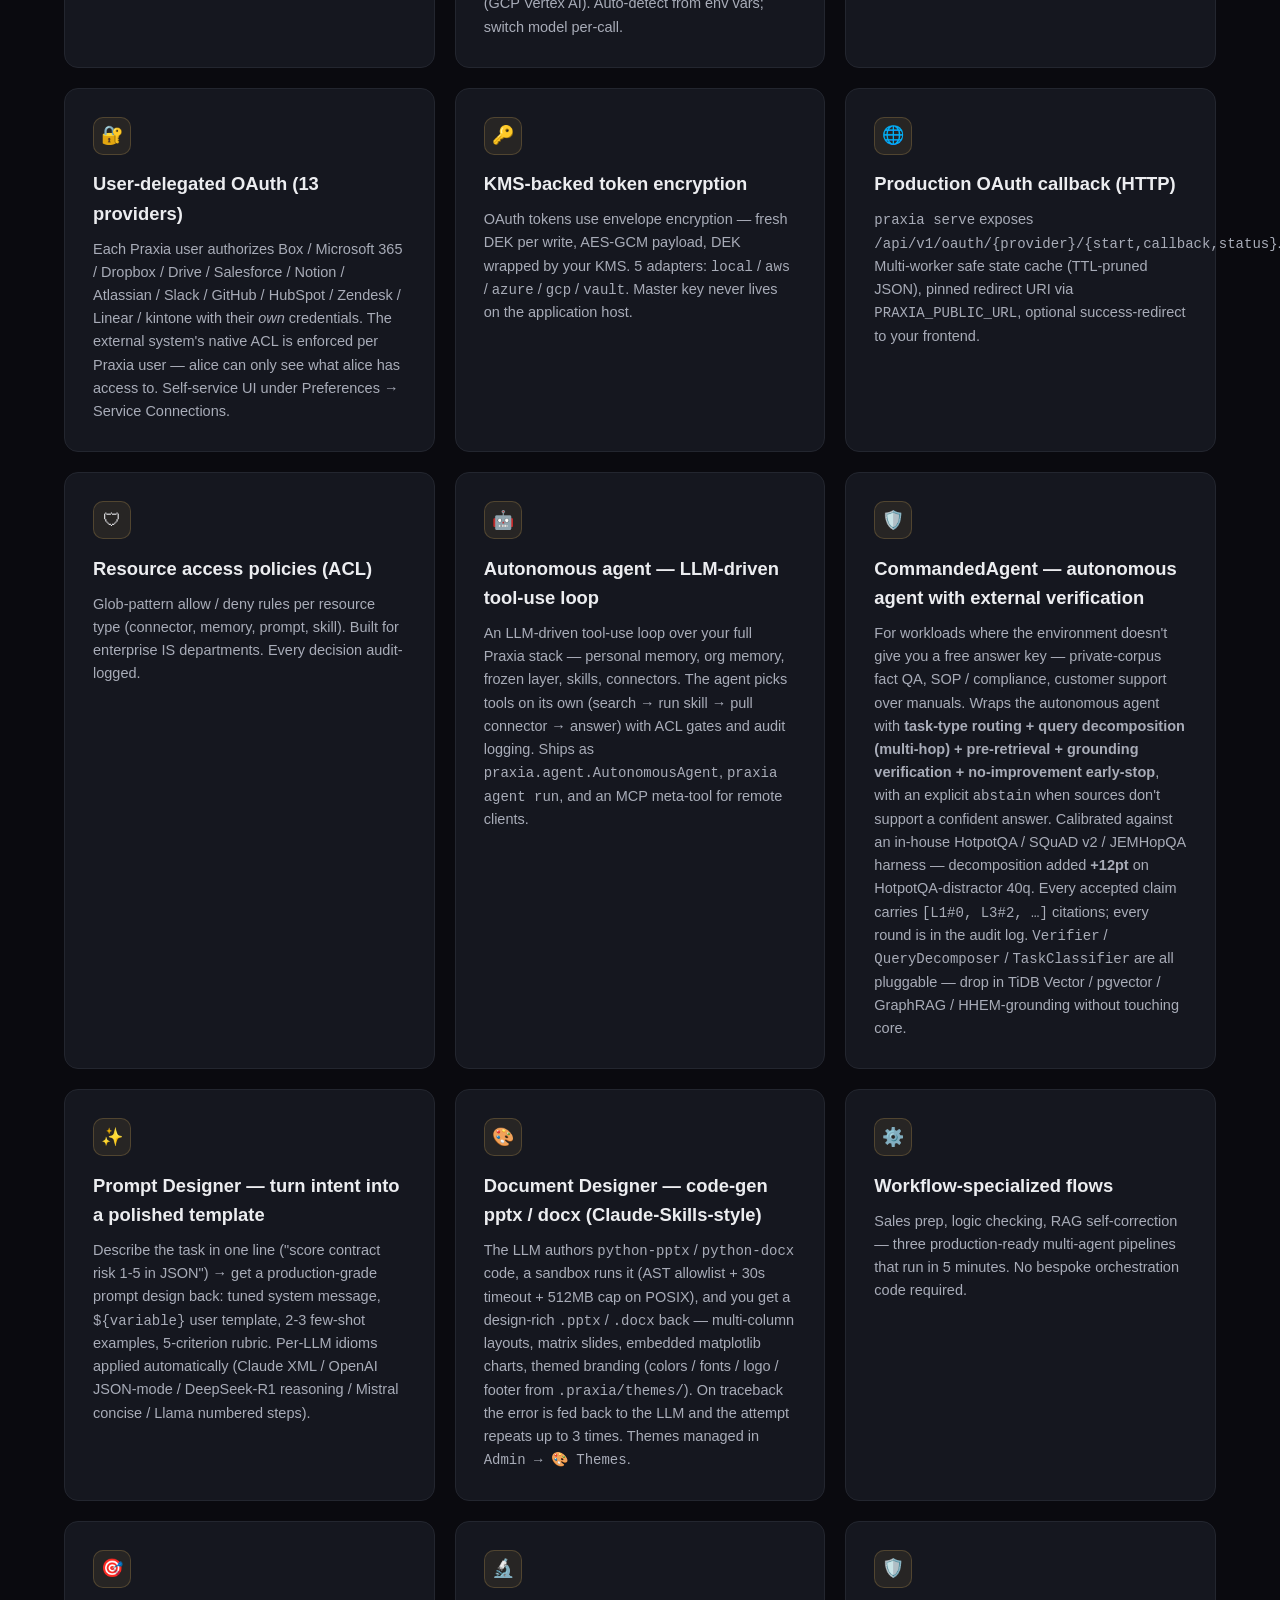
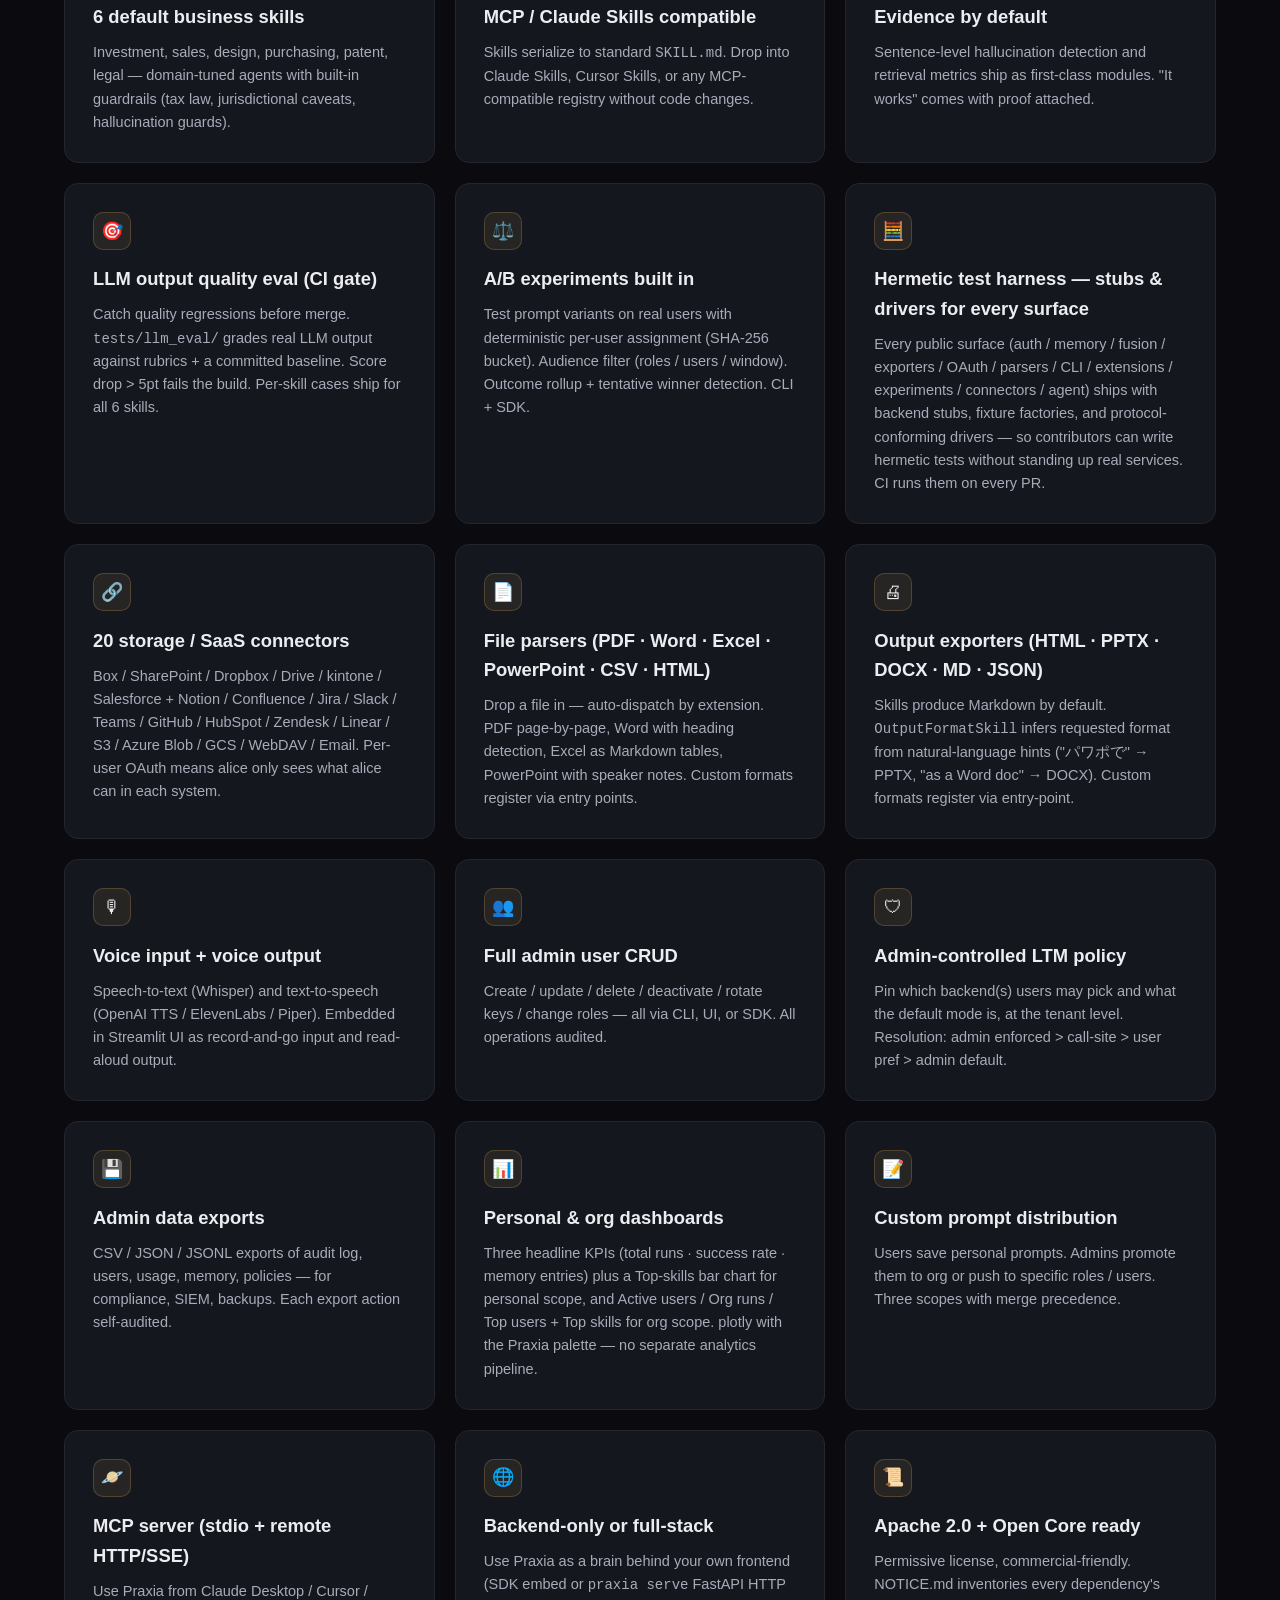
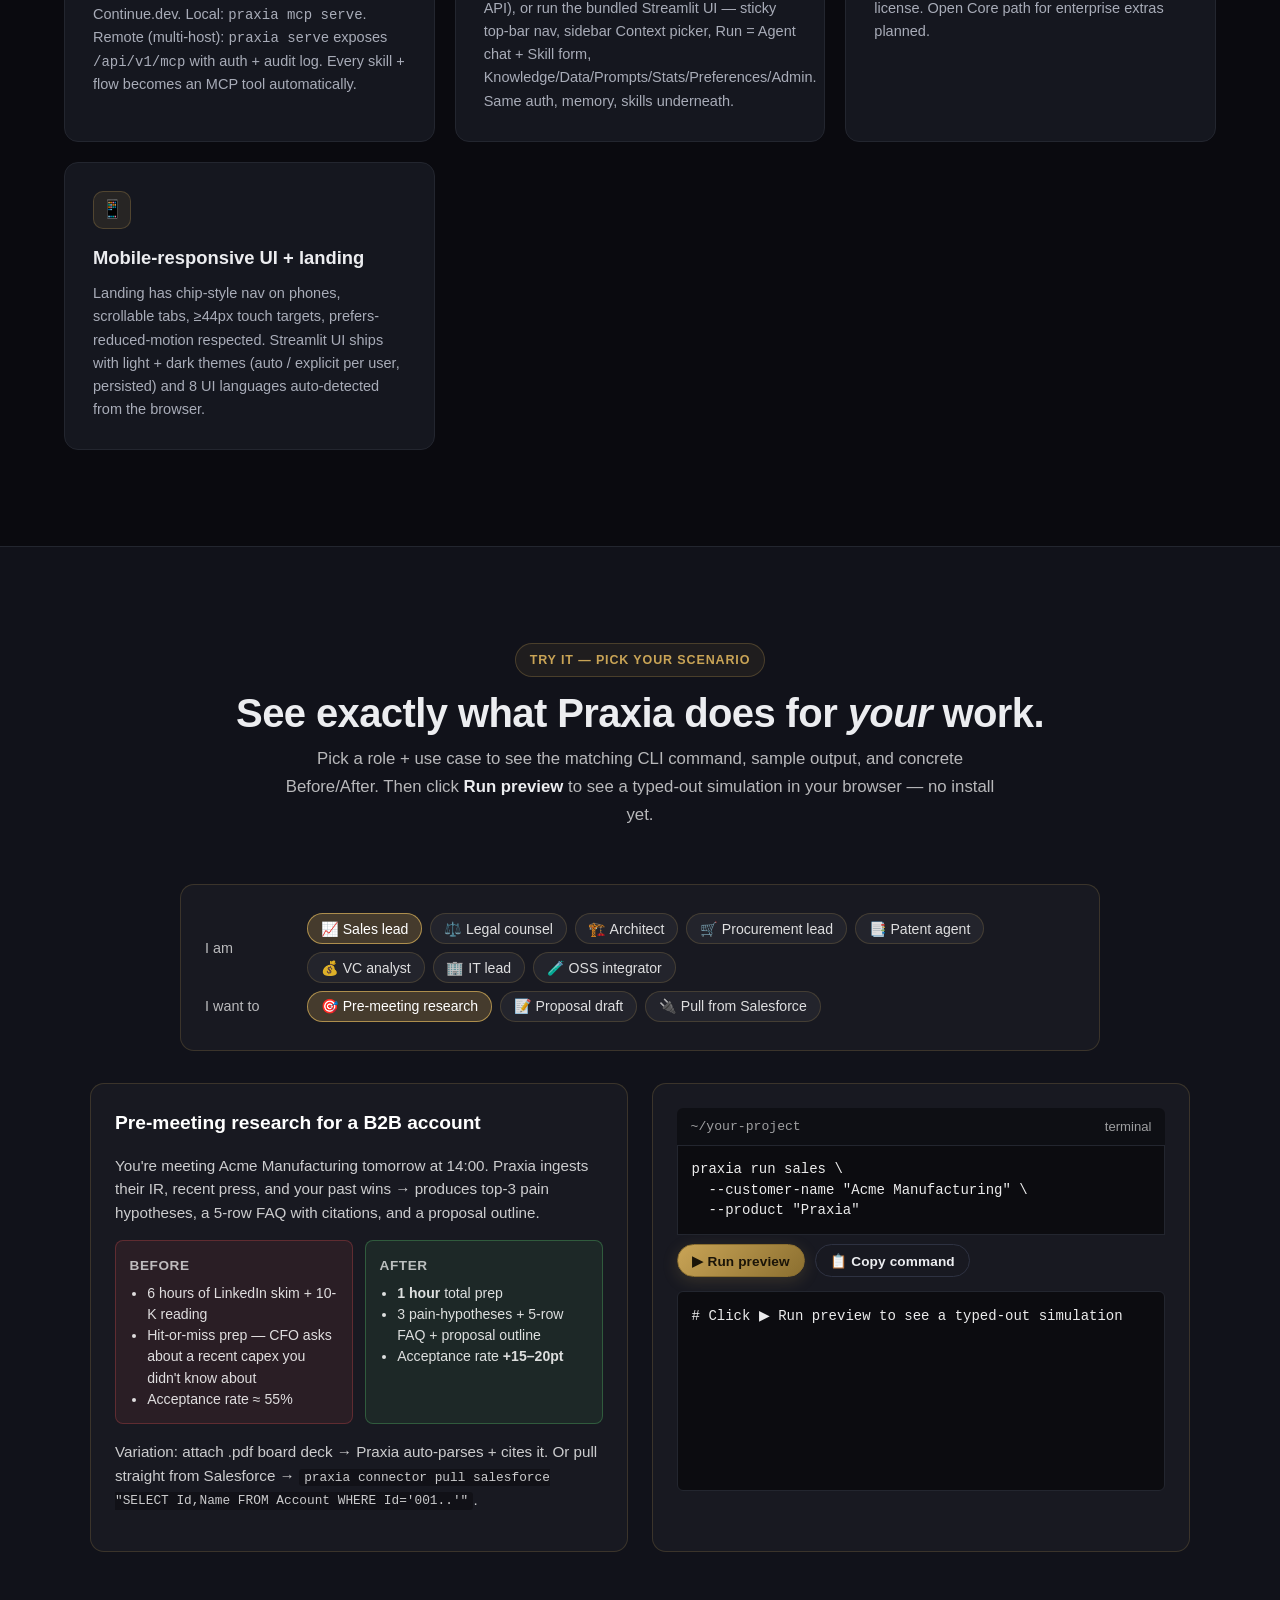
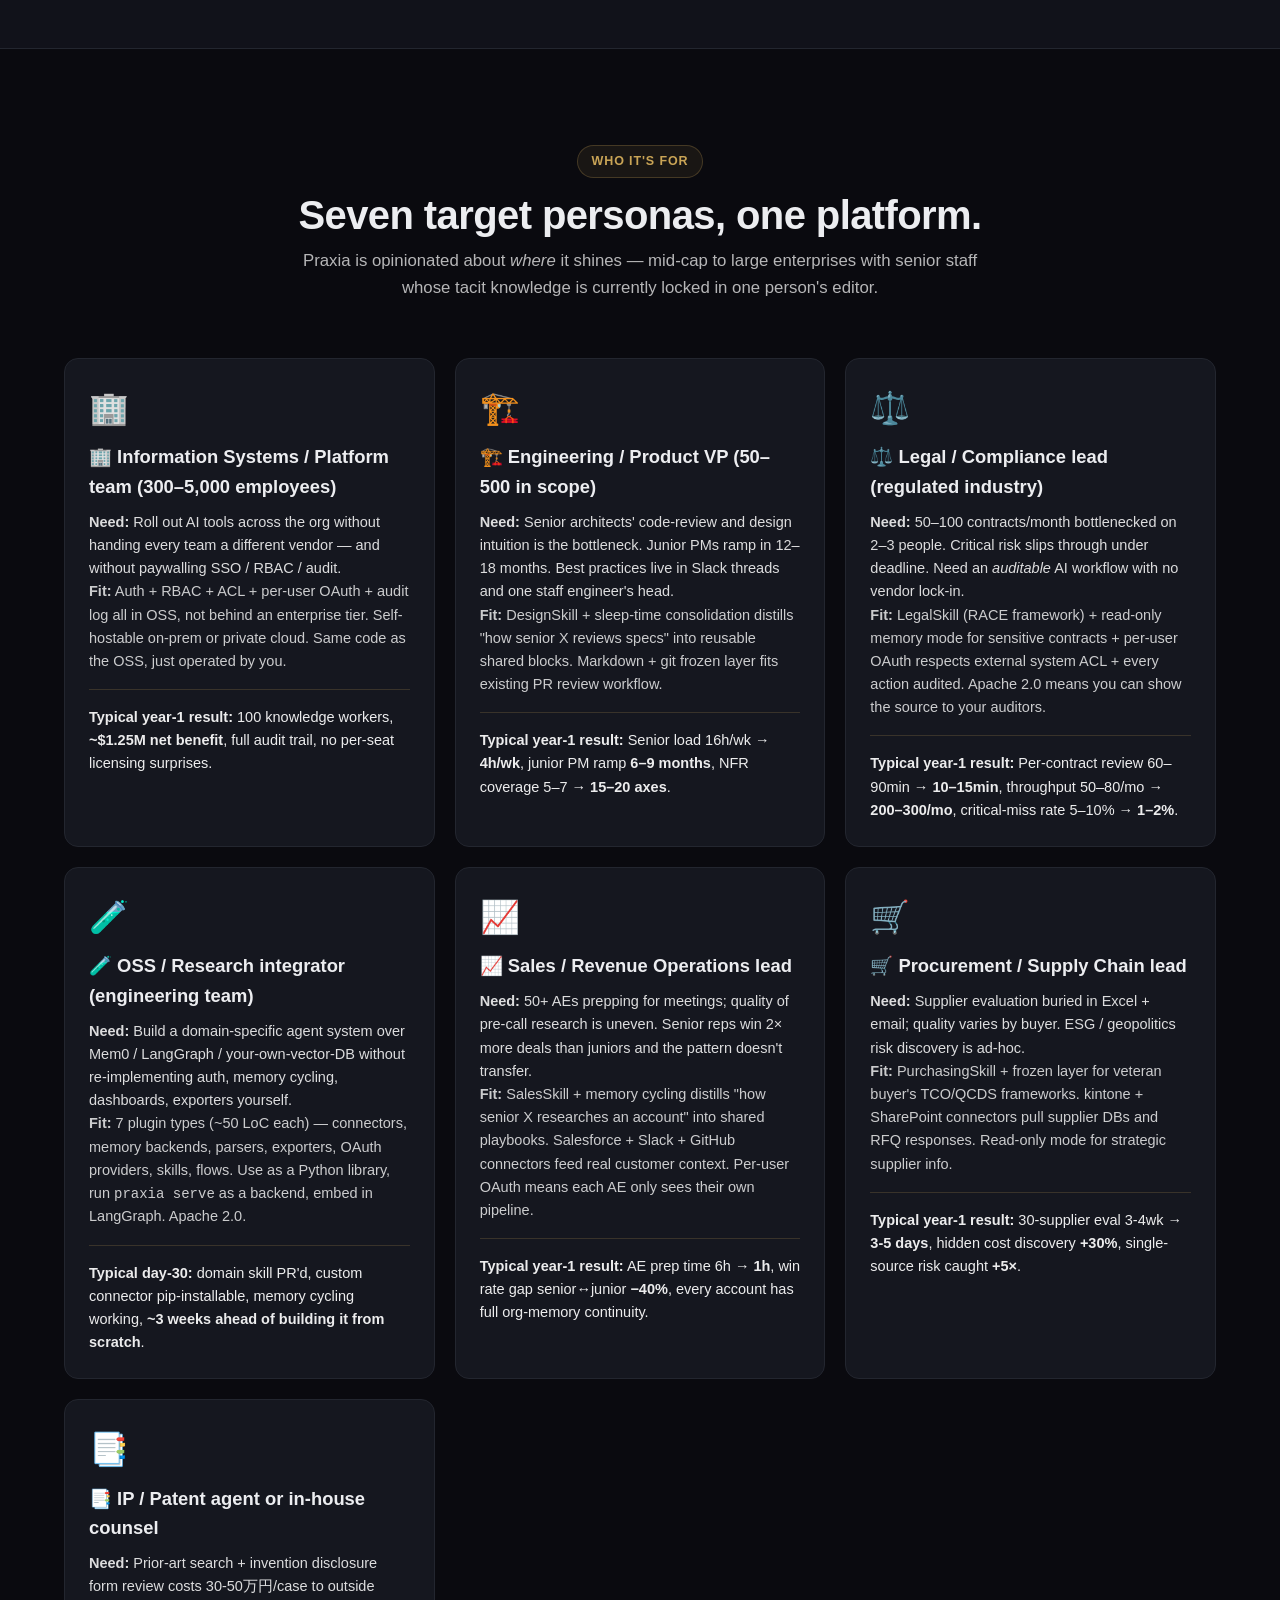
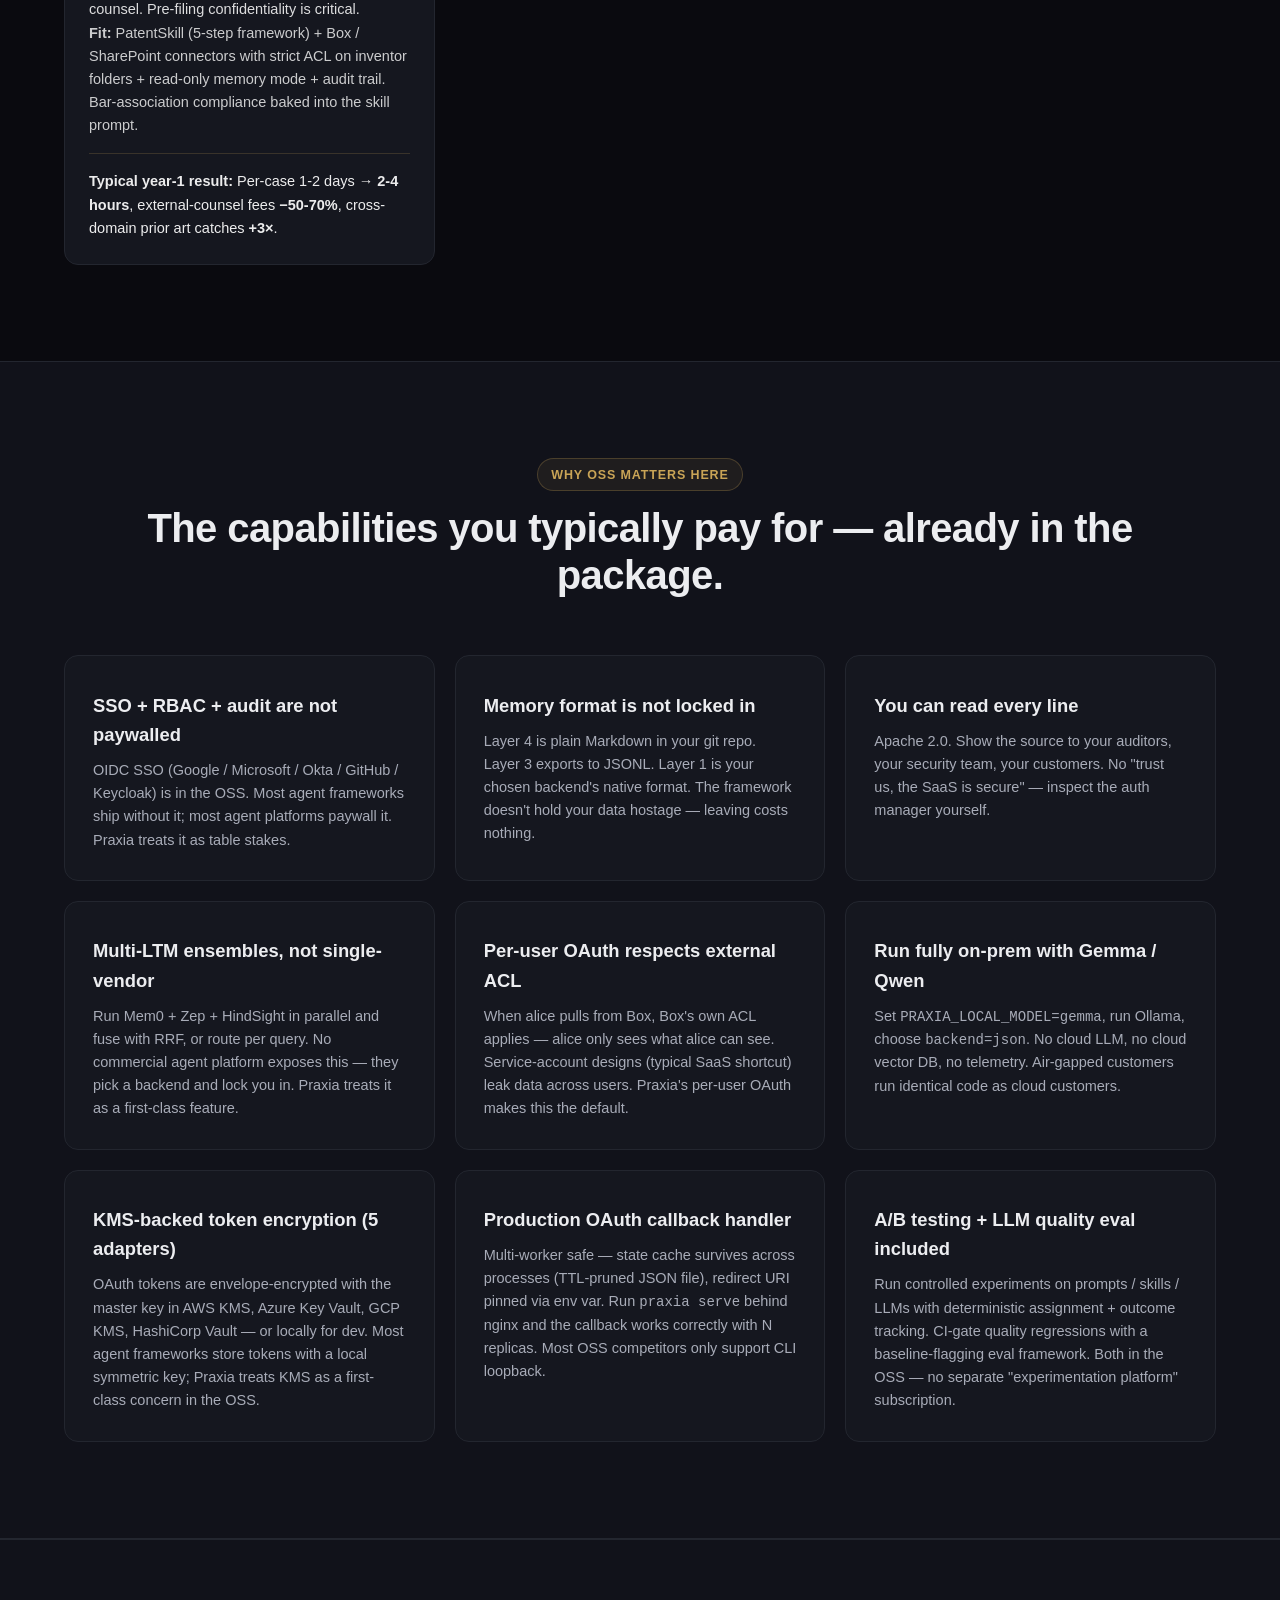
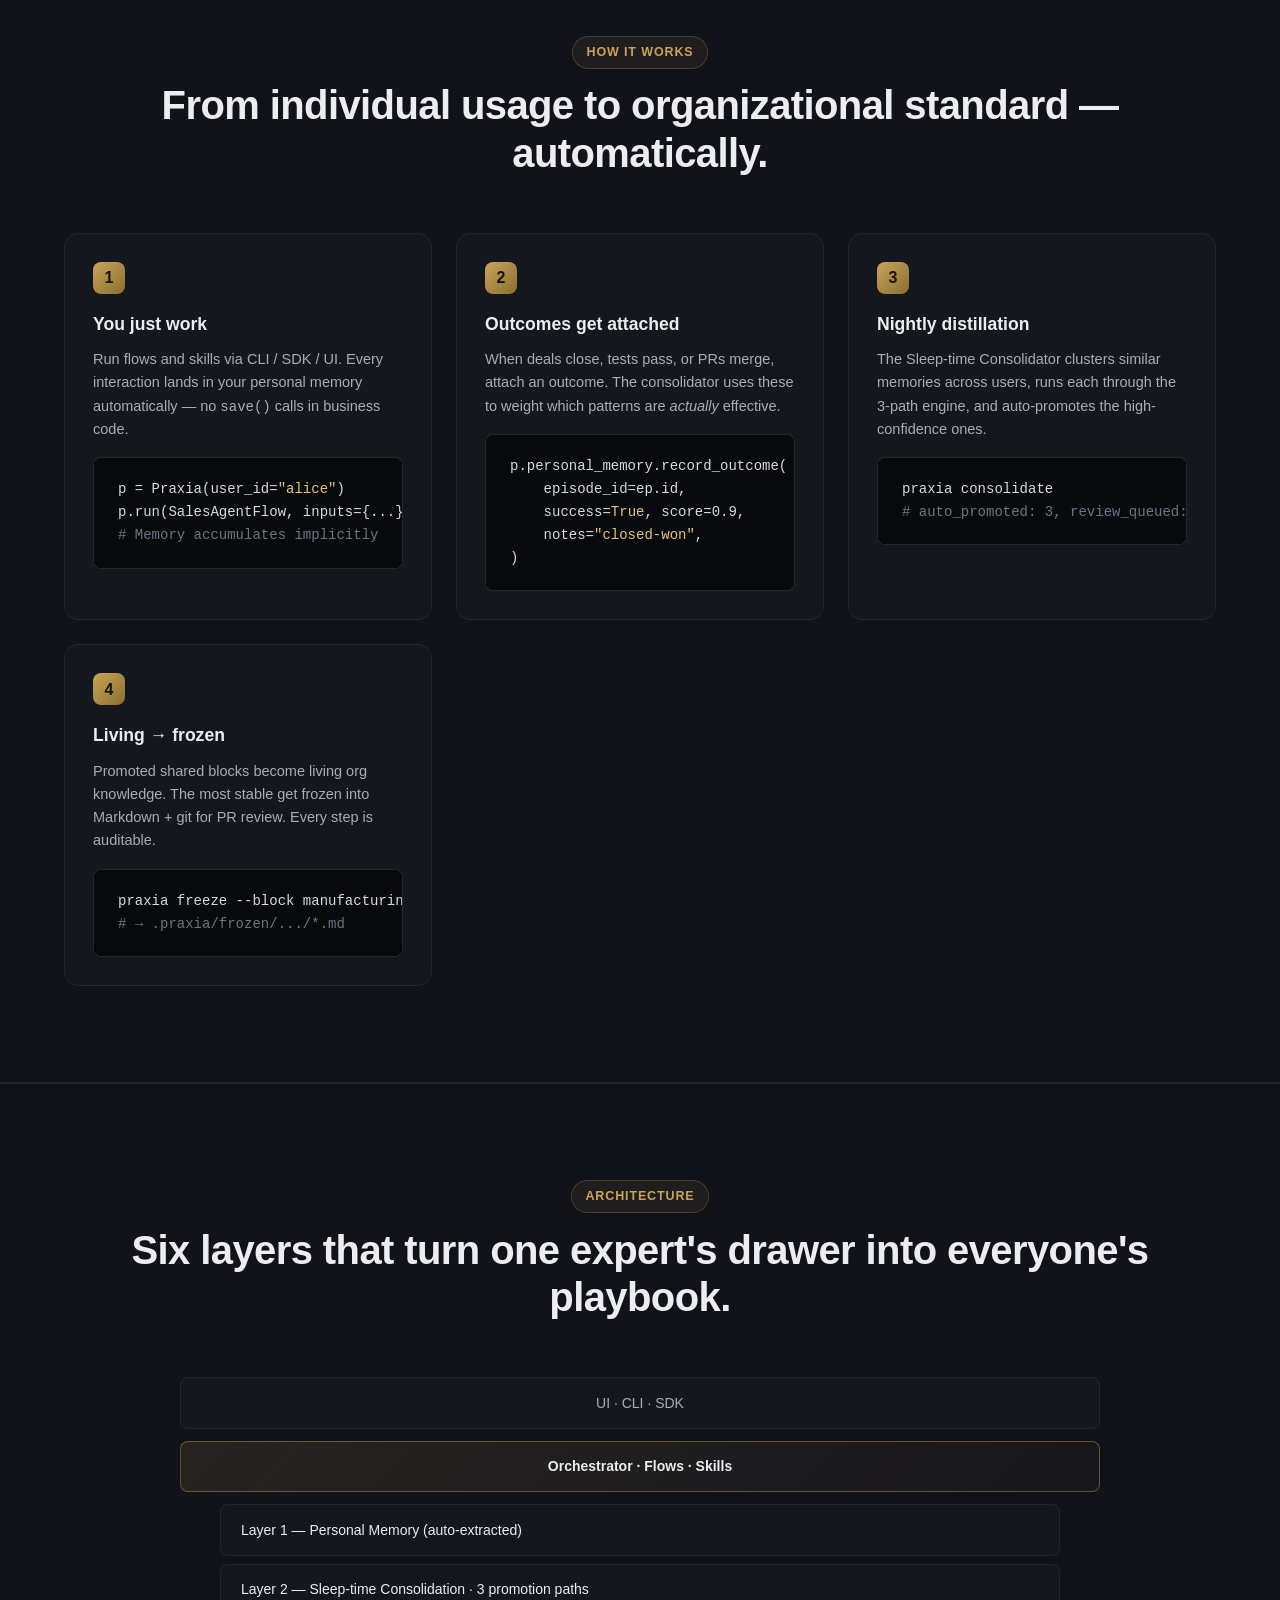
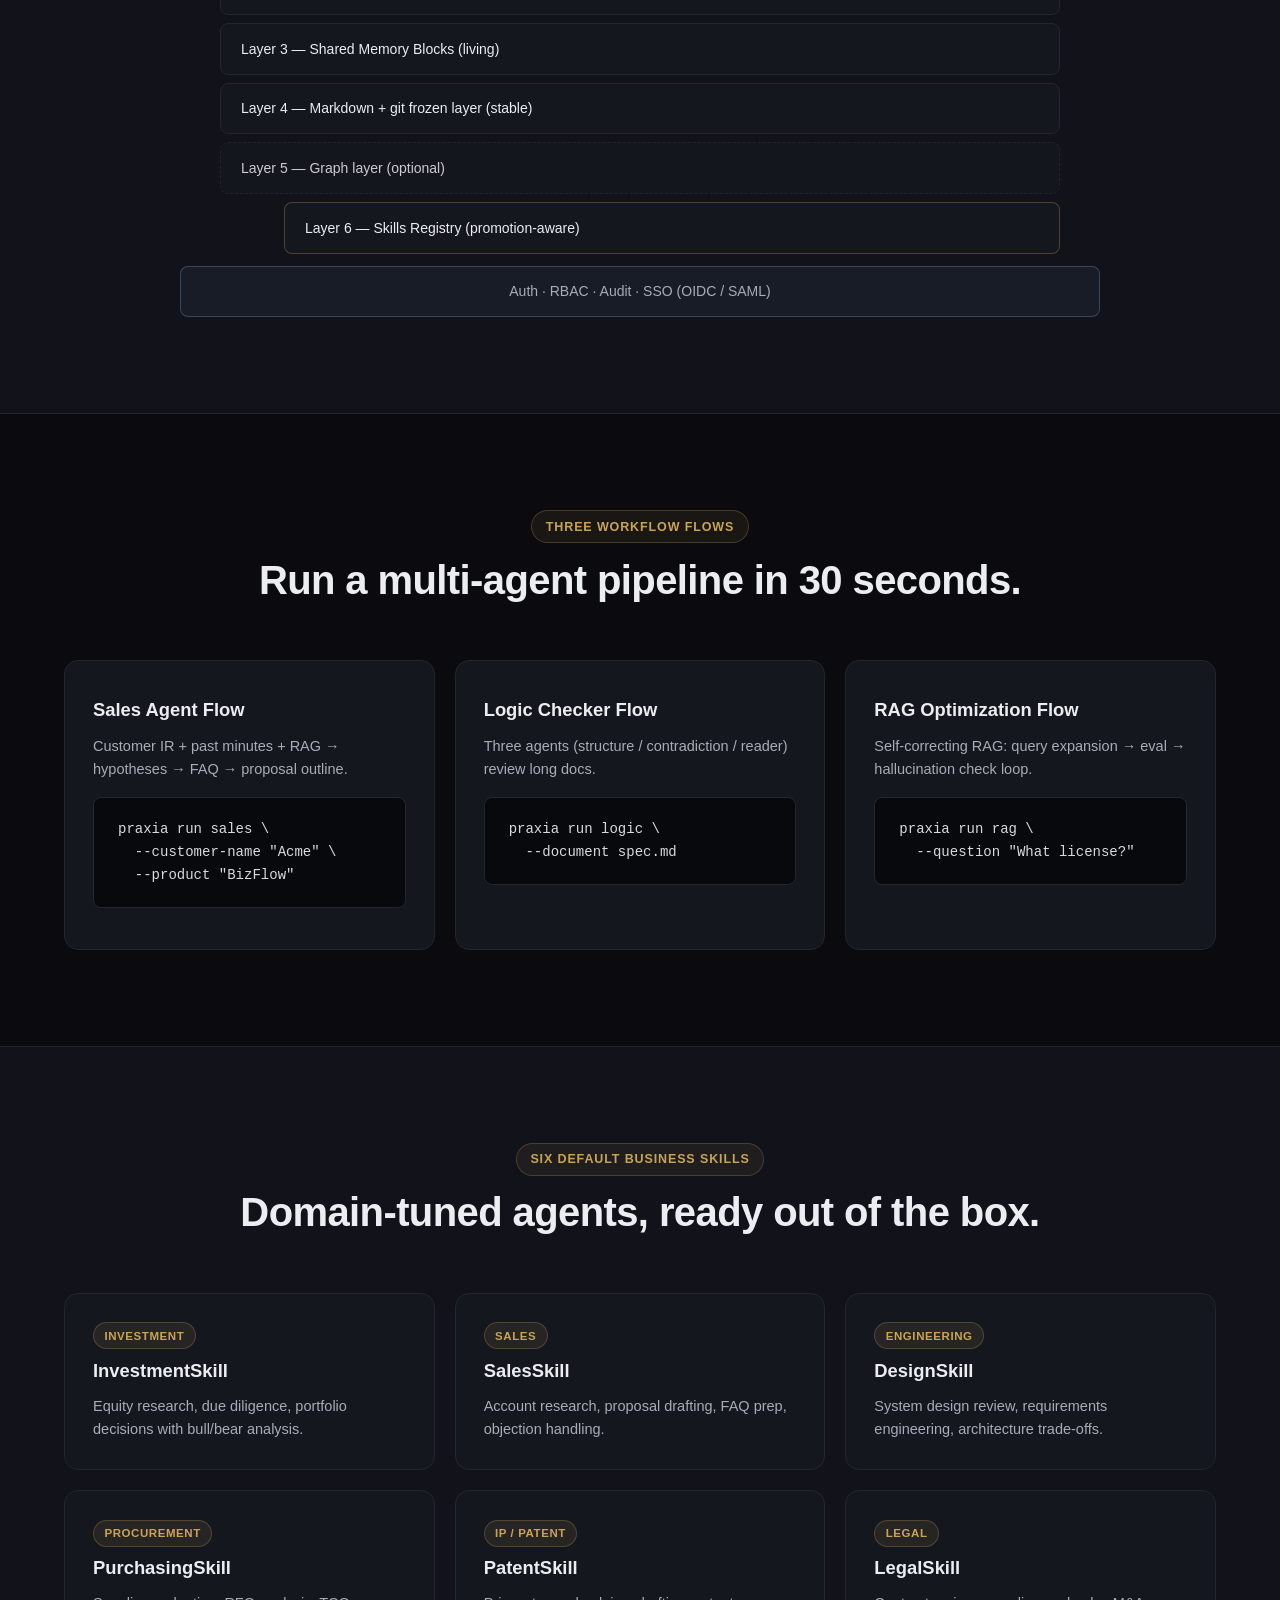
==== commit 3cce2daf: "chore(promo): swap 60s teaser for JA/EN 4-min walkthrough videos - HP hero "Watch full demo" link no" ====
--- a/web-publish/index.html
+++ b/web-publish/index.html
@@ -67,12 +67,12 @@
     "programmingLanguage": "Python",
     "video": {
       "@type": "VideoObject",
-      "name": "Praxia — 60-second walkthrough",
-      "description": "Where senior engineers' prompts live forever. 5-layer memory + 3-path promotion engine demo.",
+      "name": "Praxia Desktop — Talk to it, it just works",
+      "description": "A local-first AI workspace for Windows. Chat-driven: schedule recurring tasks, fan out parallel batches across PDFs, draft a deck, and render it as an editable .pptx — all in one chat.",
       "thumbnailUrl": "https://praxia.tools/images/demo-thumb.png",
-      "uploadDate": "2026-05-12T00:00:00+09:00",
-      "embedUrl": "https://youtu.be/o_6NbjJU1AA",
-      "contentUrl": "https://youtu.be/o_6NbjJU1AA"
+      "uploadDate": "2026-06-17T00:00:00+09:00",
+      "embedUrl": "https://youtu.be/Z3DFa2saHJg",
+      "contentUrl": "https://youtu.be/Z3DFa2saHJg"
     }
   }
   </script>
@@ -148,16 +148,17 @@
       <div class="hero-video-wrap">
         <video autoplay muted loop playsinline preload="metadata"
                poster="images/demo-thumb.png" class="hero-video"
-               aria-label="Praxia 60-second walkthrough">
+               aria-label="Praxia walkthrough">
           <source src="videos/demo-60s.webm" type="video/webm">
           <source src="videos/demo-60s.mp4" type="video/mp4">
-          <a href="https://youtu.be/o_6NbjJU1AA">
+          <a href="https://youtu.be/Z3DFa2saHJg">
             <img src="images/demo-thumb.png" alt="Watch Praxia walkthrough on YouTube">
           </a>
         </video>
         <p class="hero-video-cta">
-          <a href="https://youtu.be/o_6NbjJU1AA" target="_blank" rel="noopener">
-            📺 <span data-i18n="hero.video.full">Watch the full version on YouTube (60s)</span> →
+          <a href="https://youtu.be/Z3DFa2saHJg" target="_blank" rel="noopener"
+             data-i18n-href="hero.video.url">
+            📺 <span data-i18n="hero.video.full">Watch the full demo on YouTube (4 min)</span> →
           </a>
         </p>
       </div>
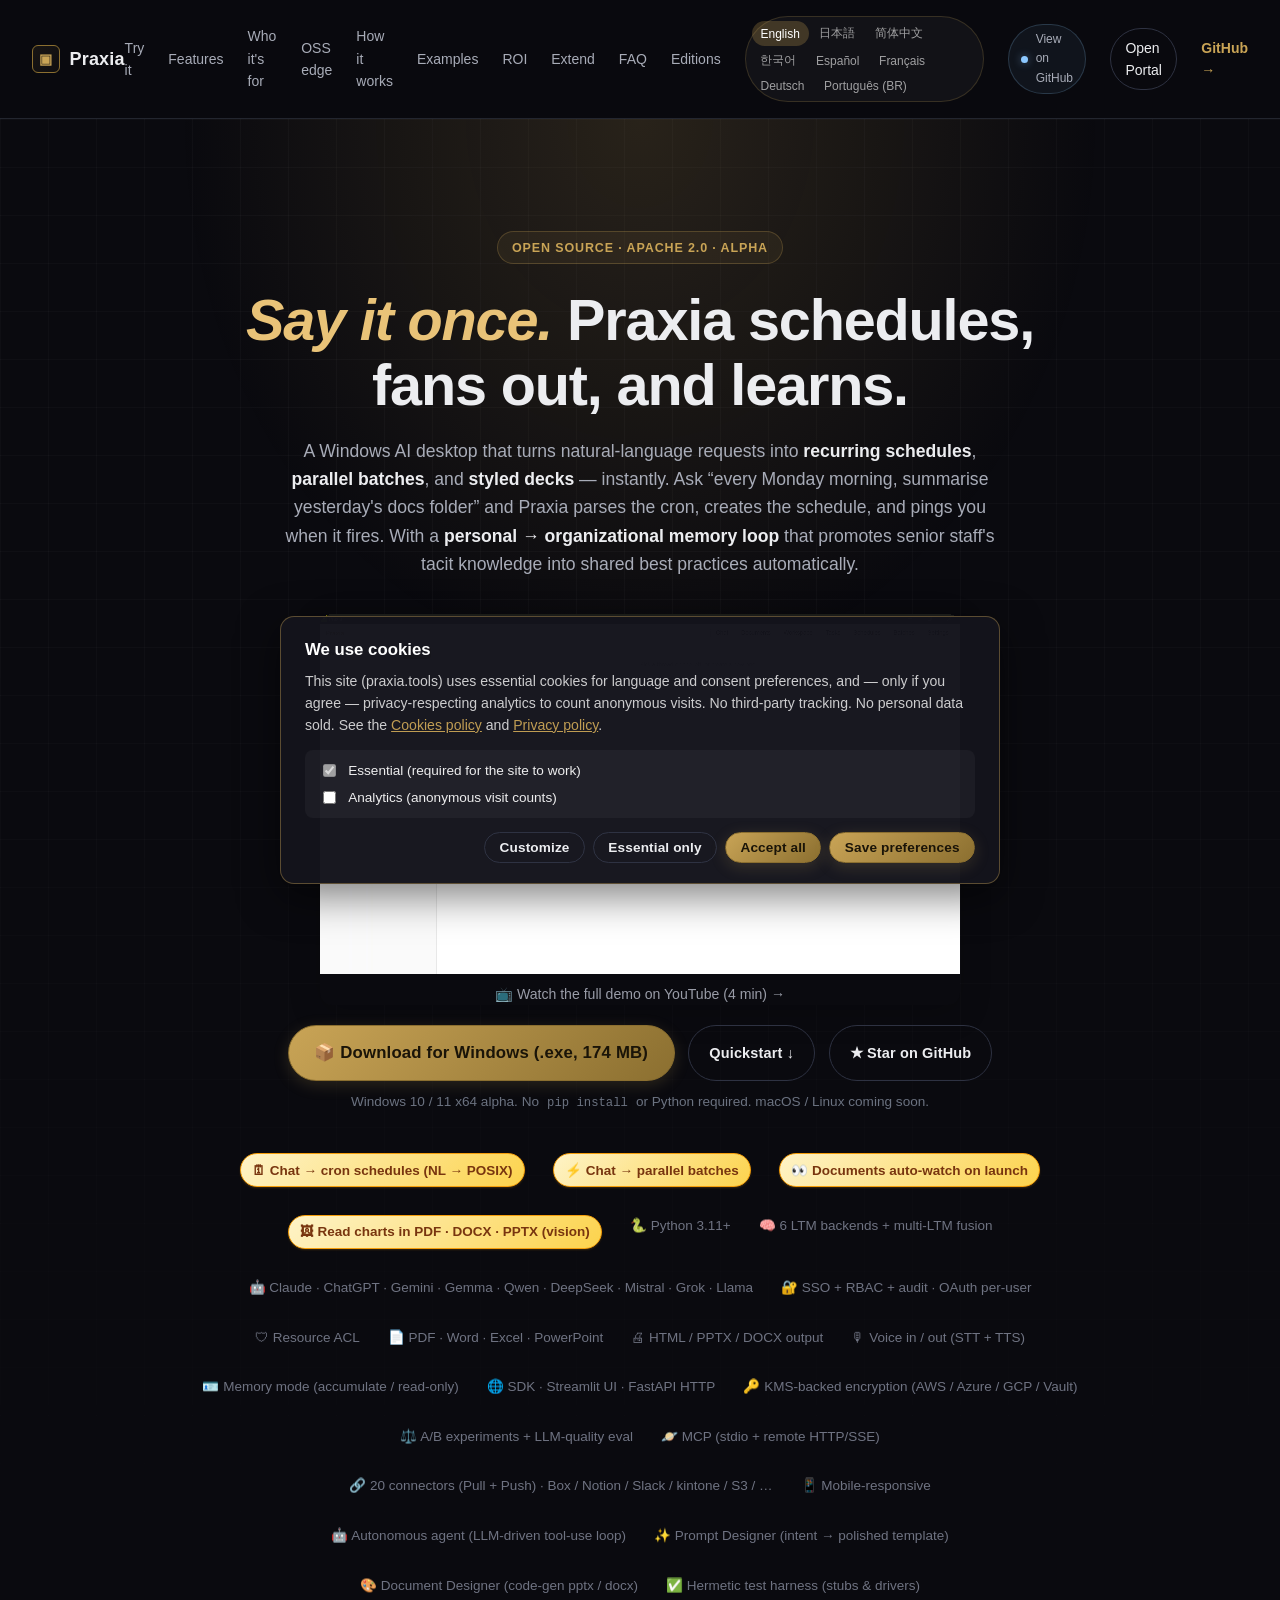
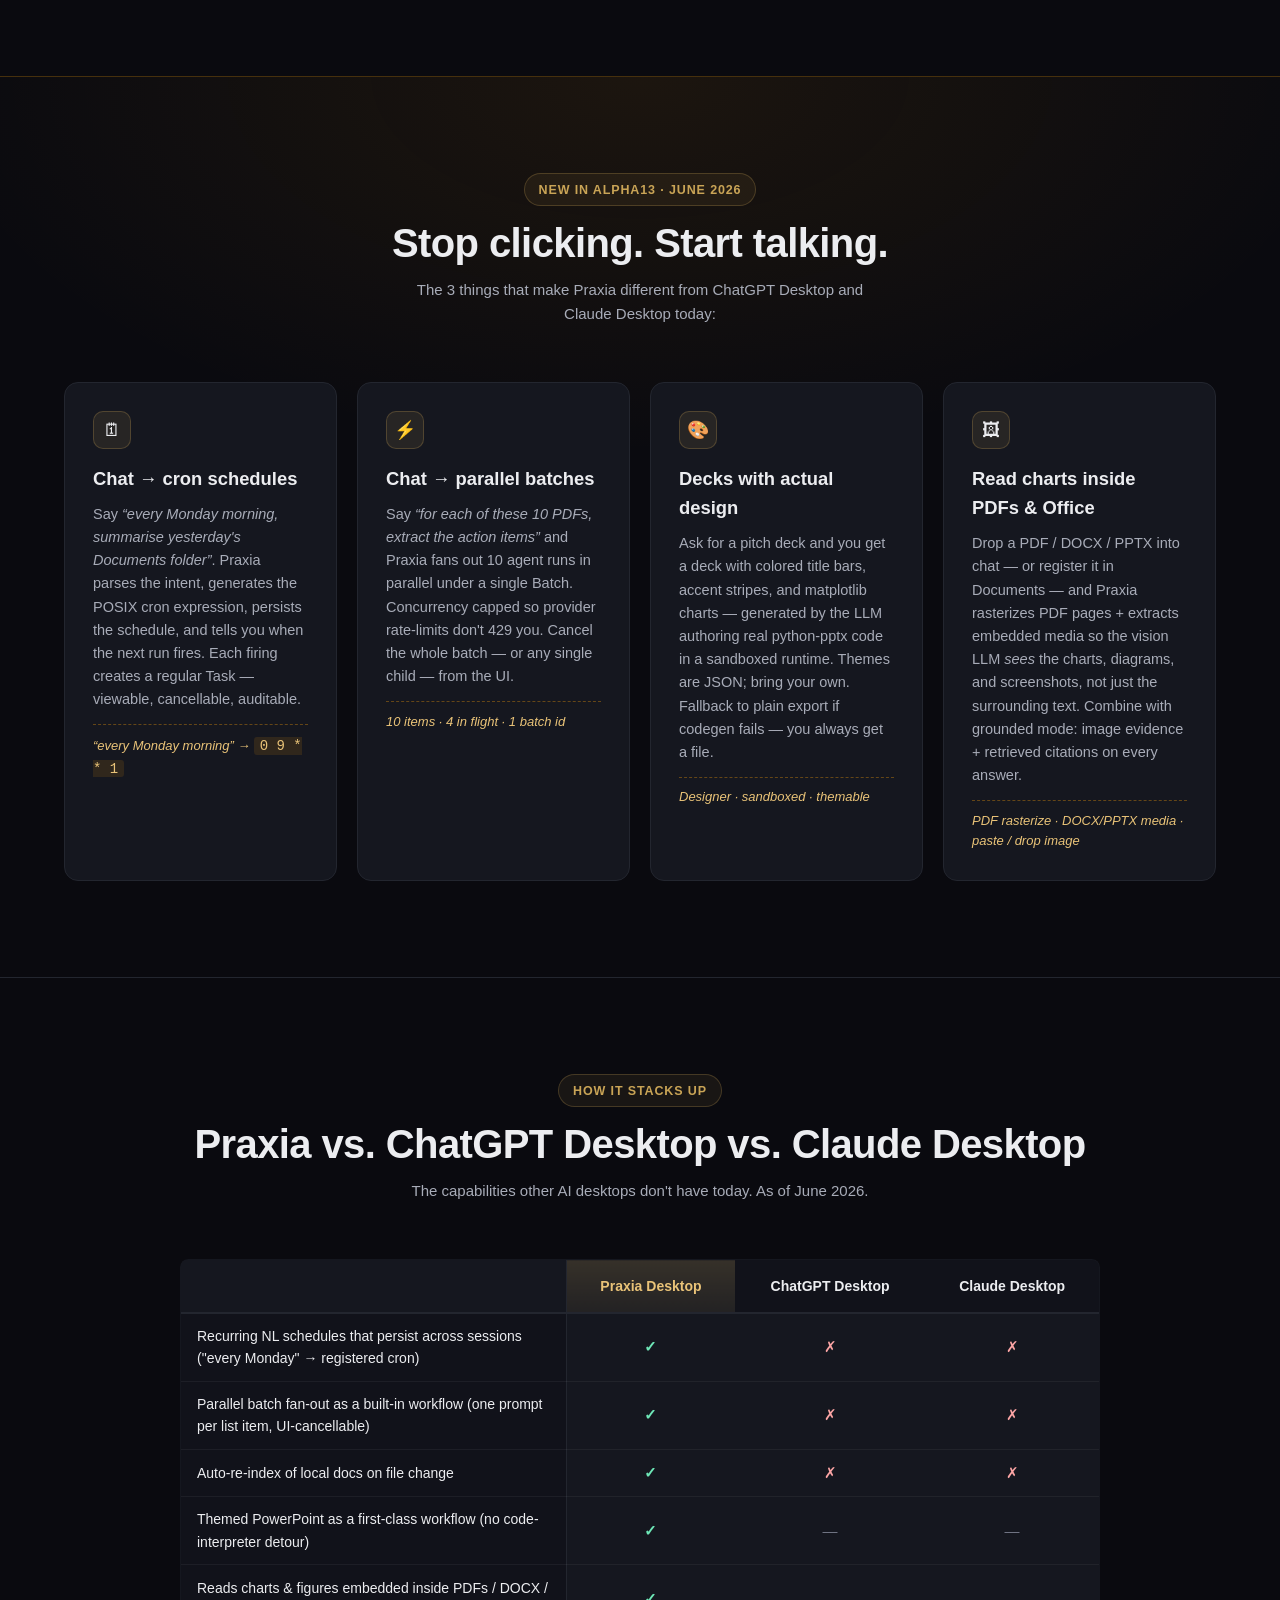
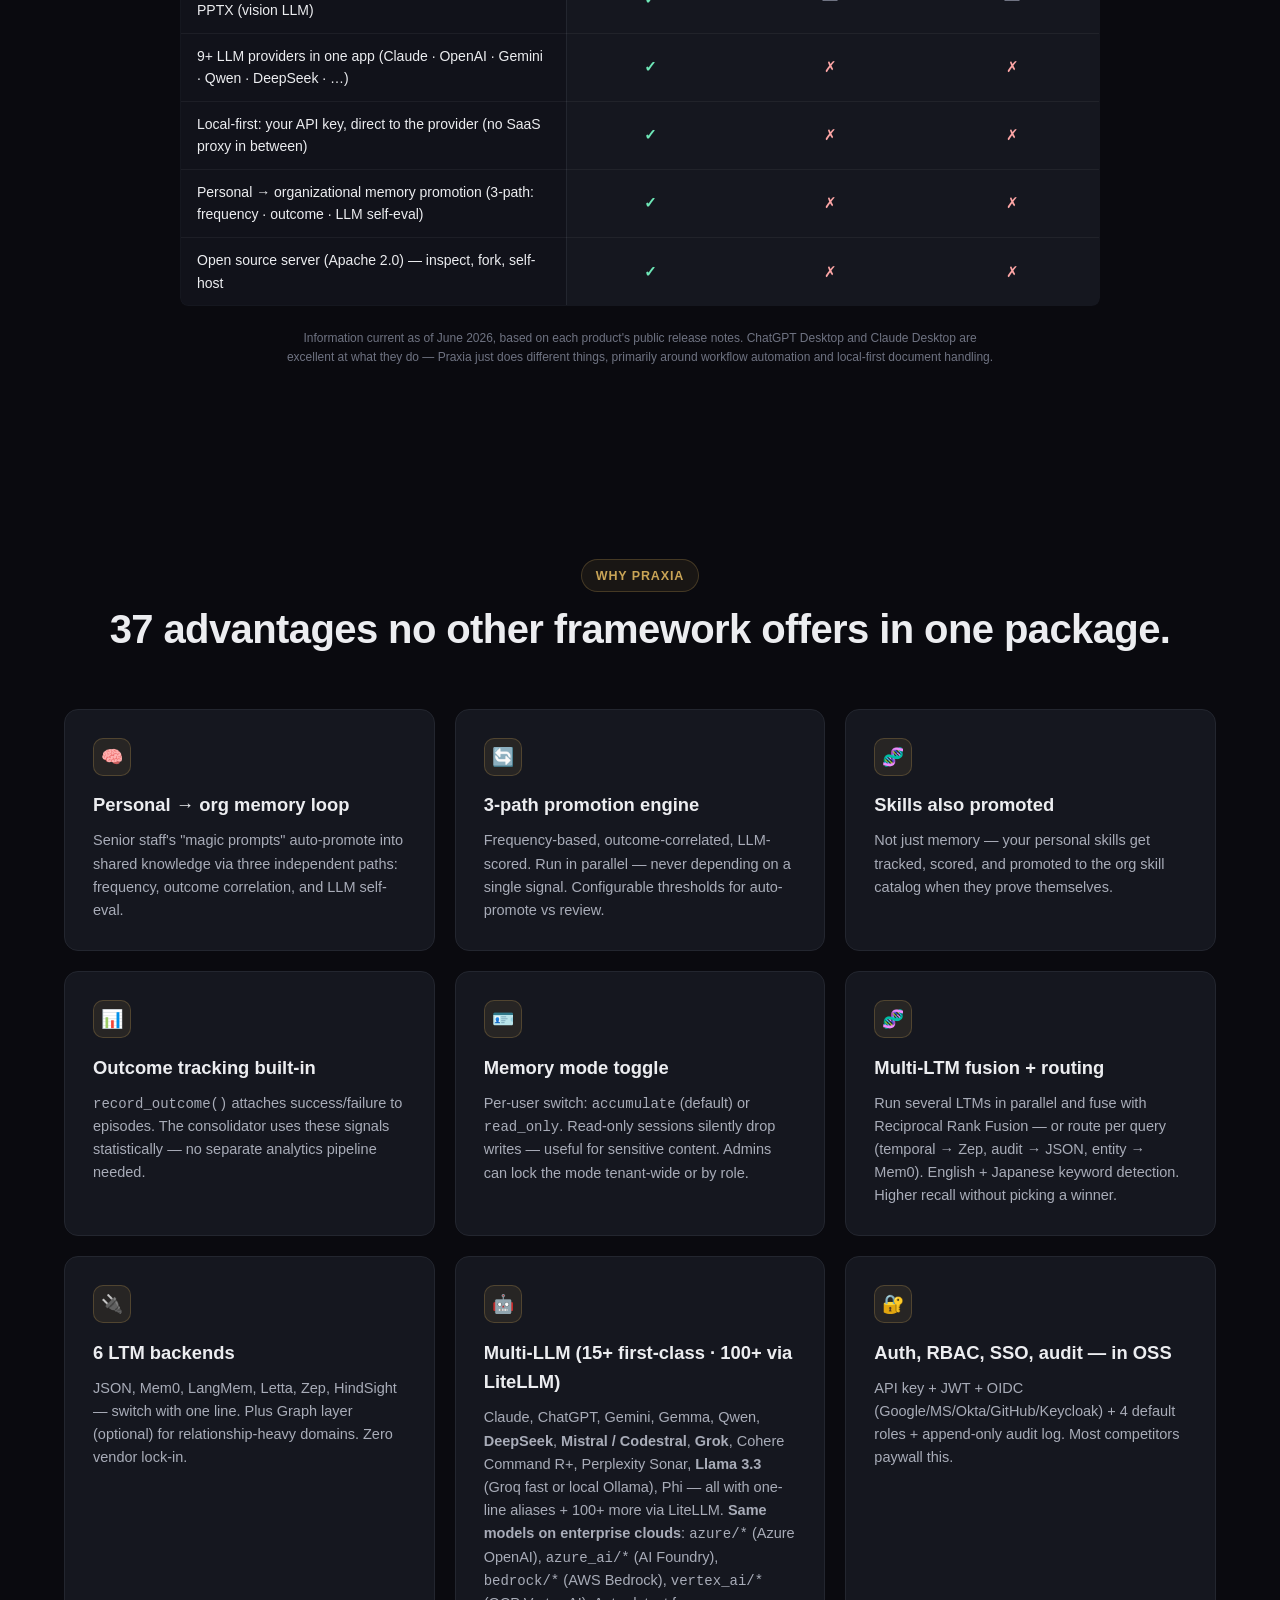
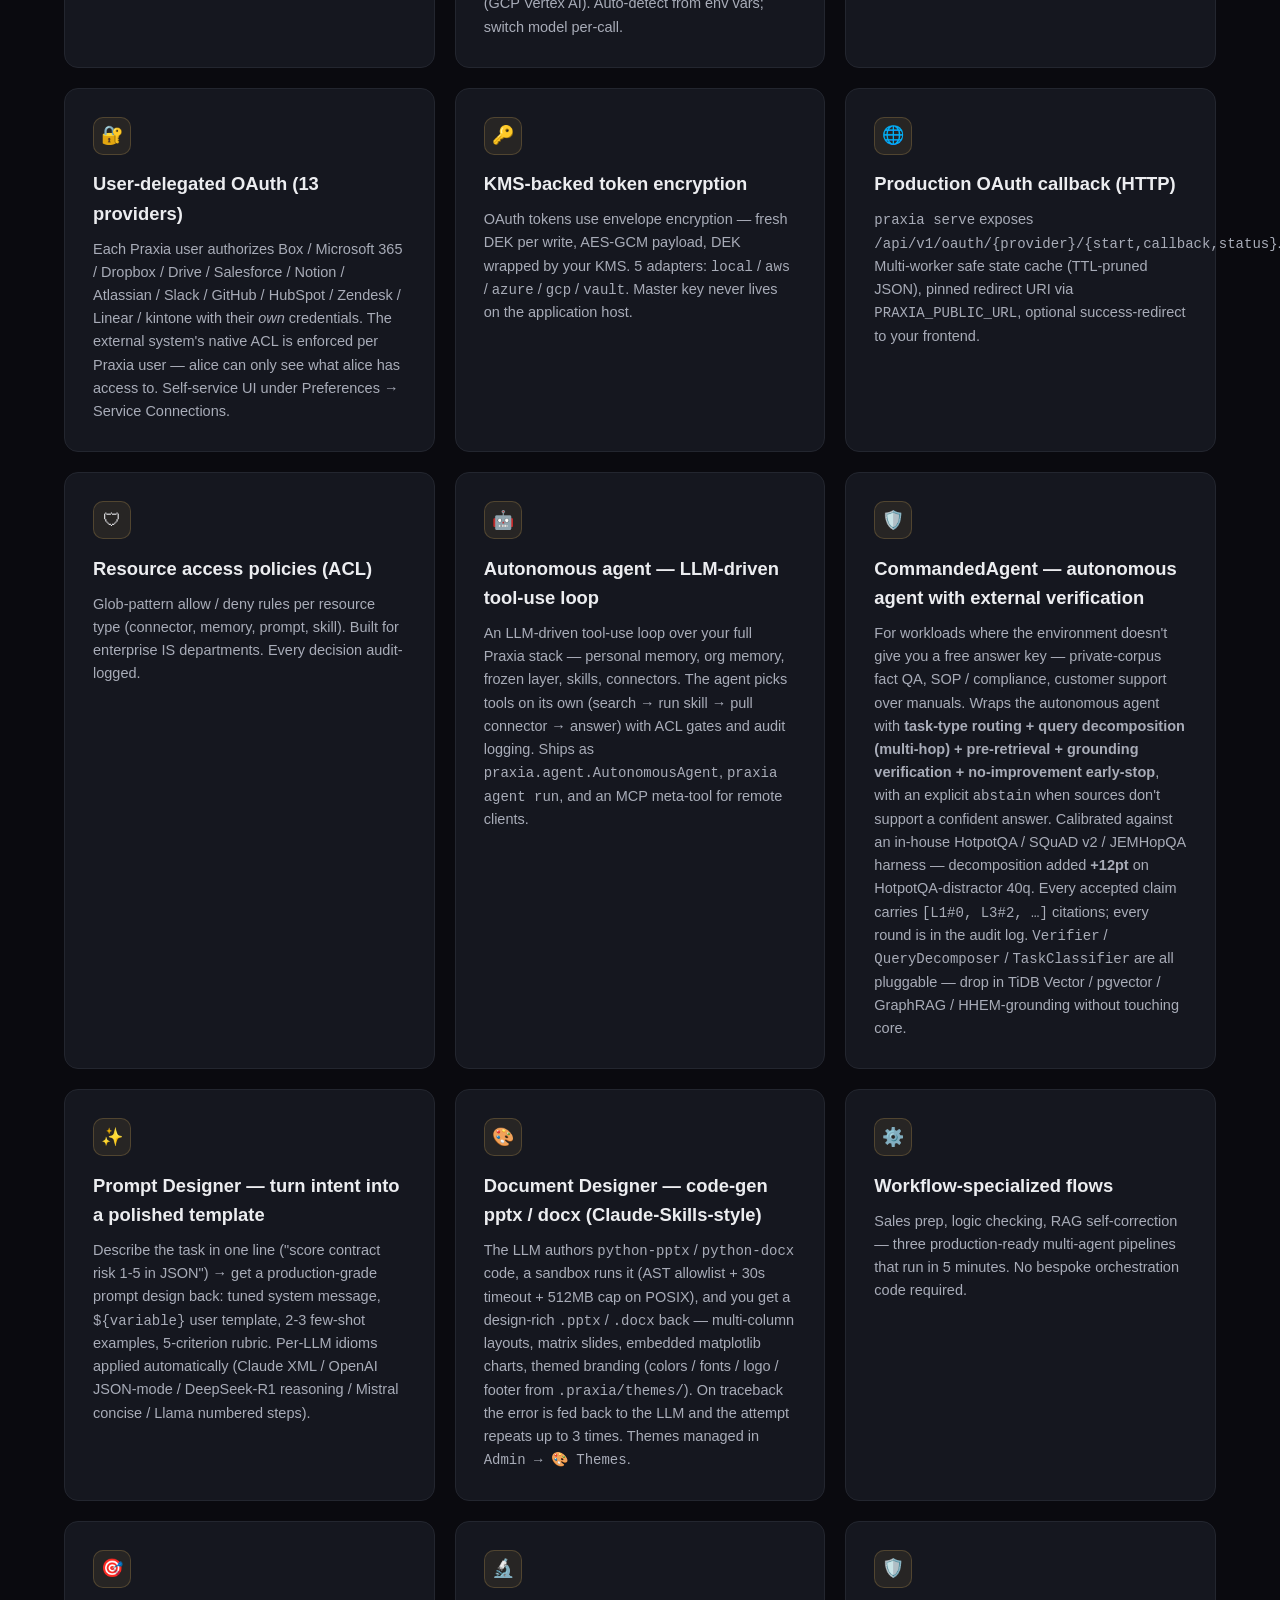
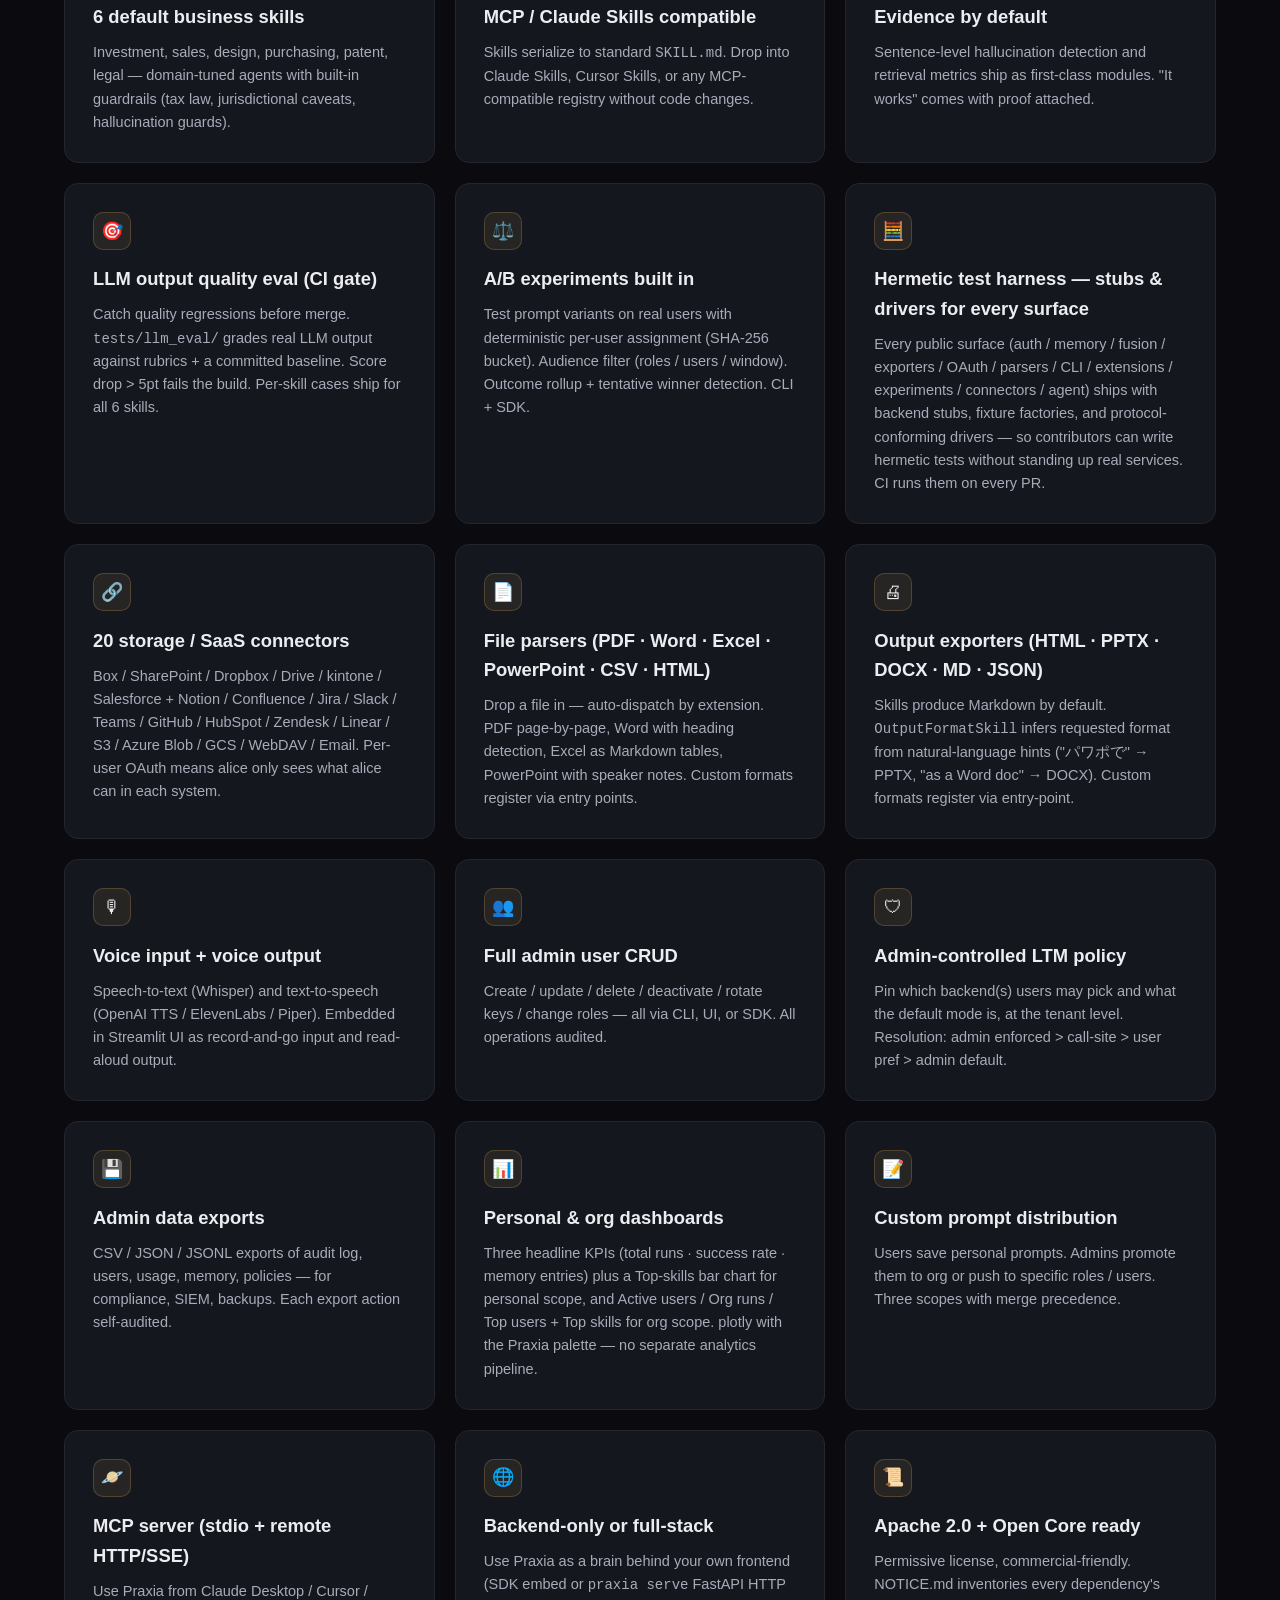
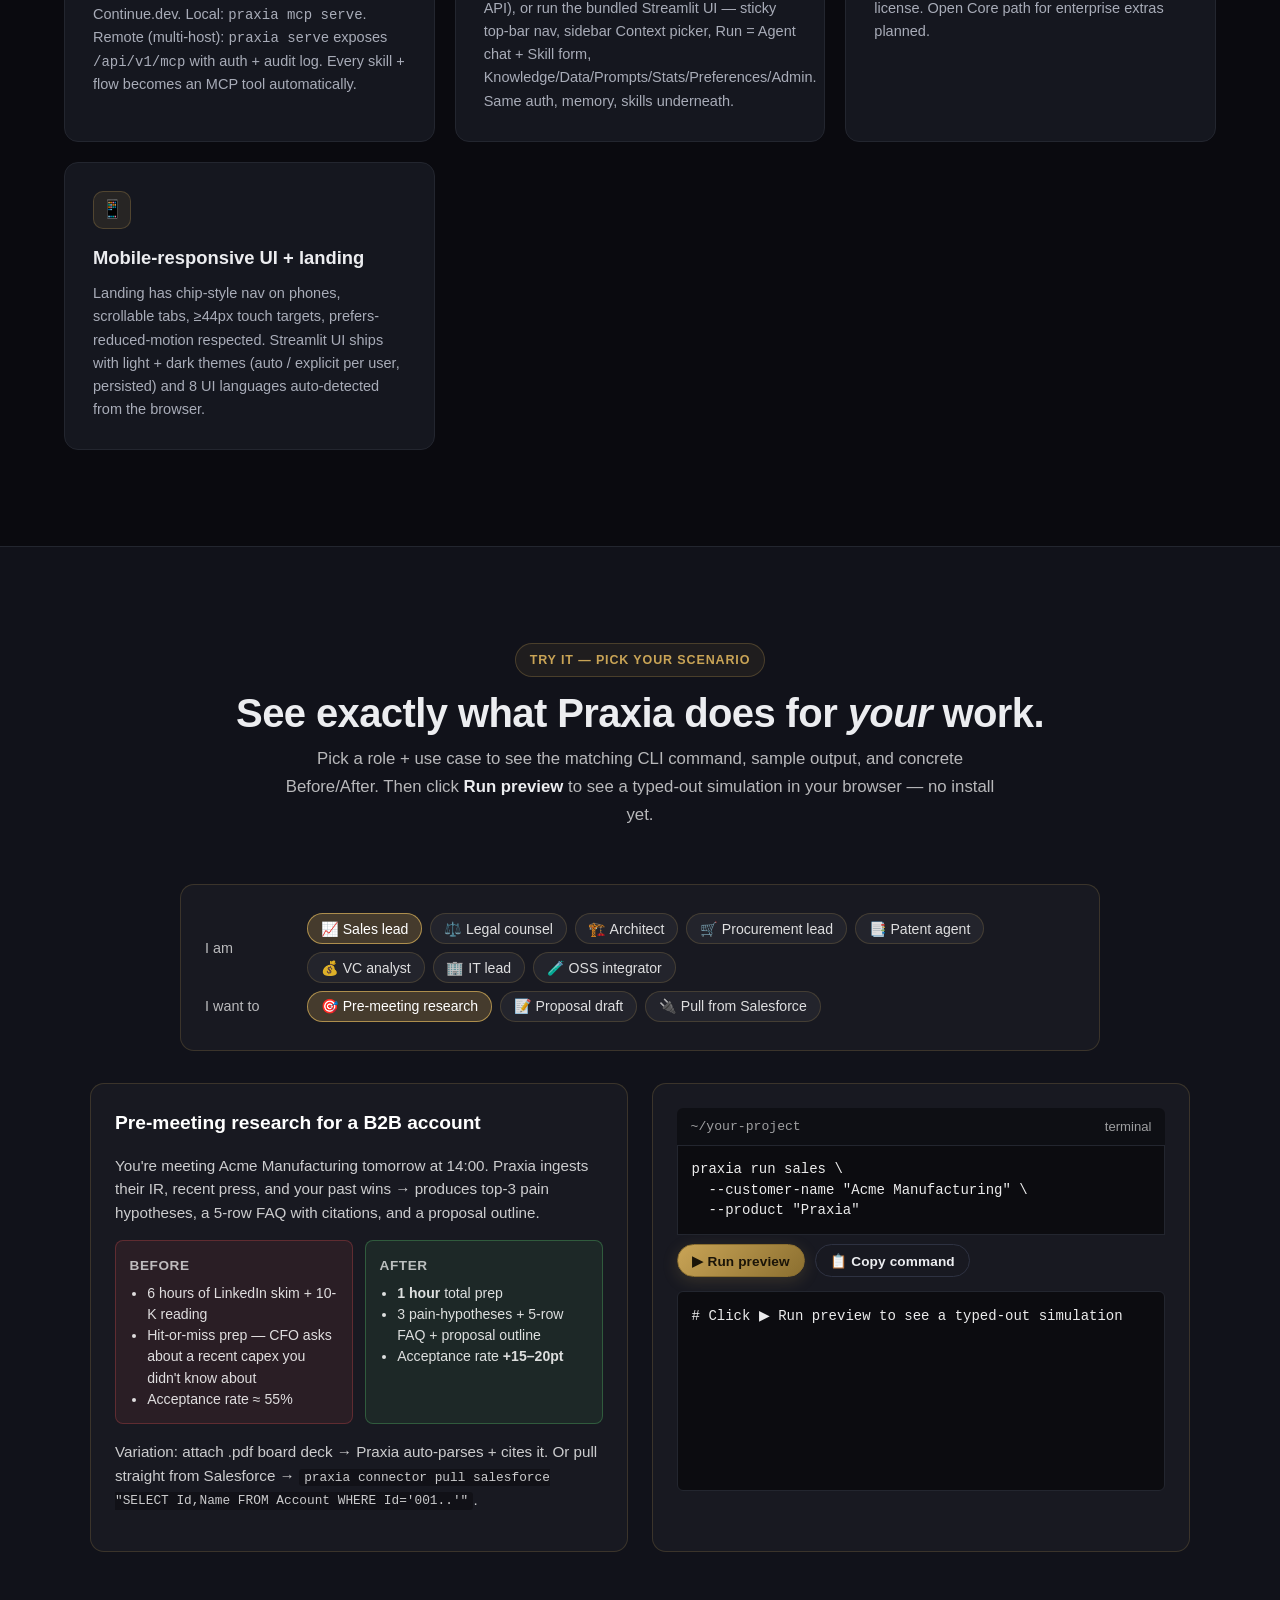
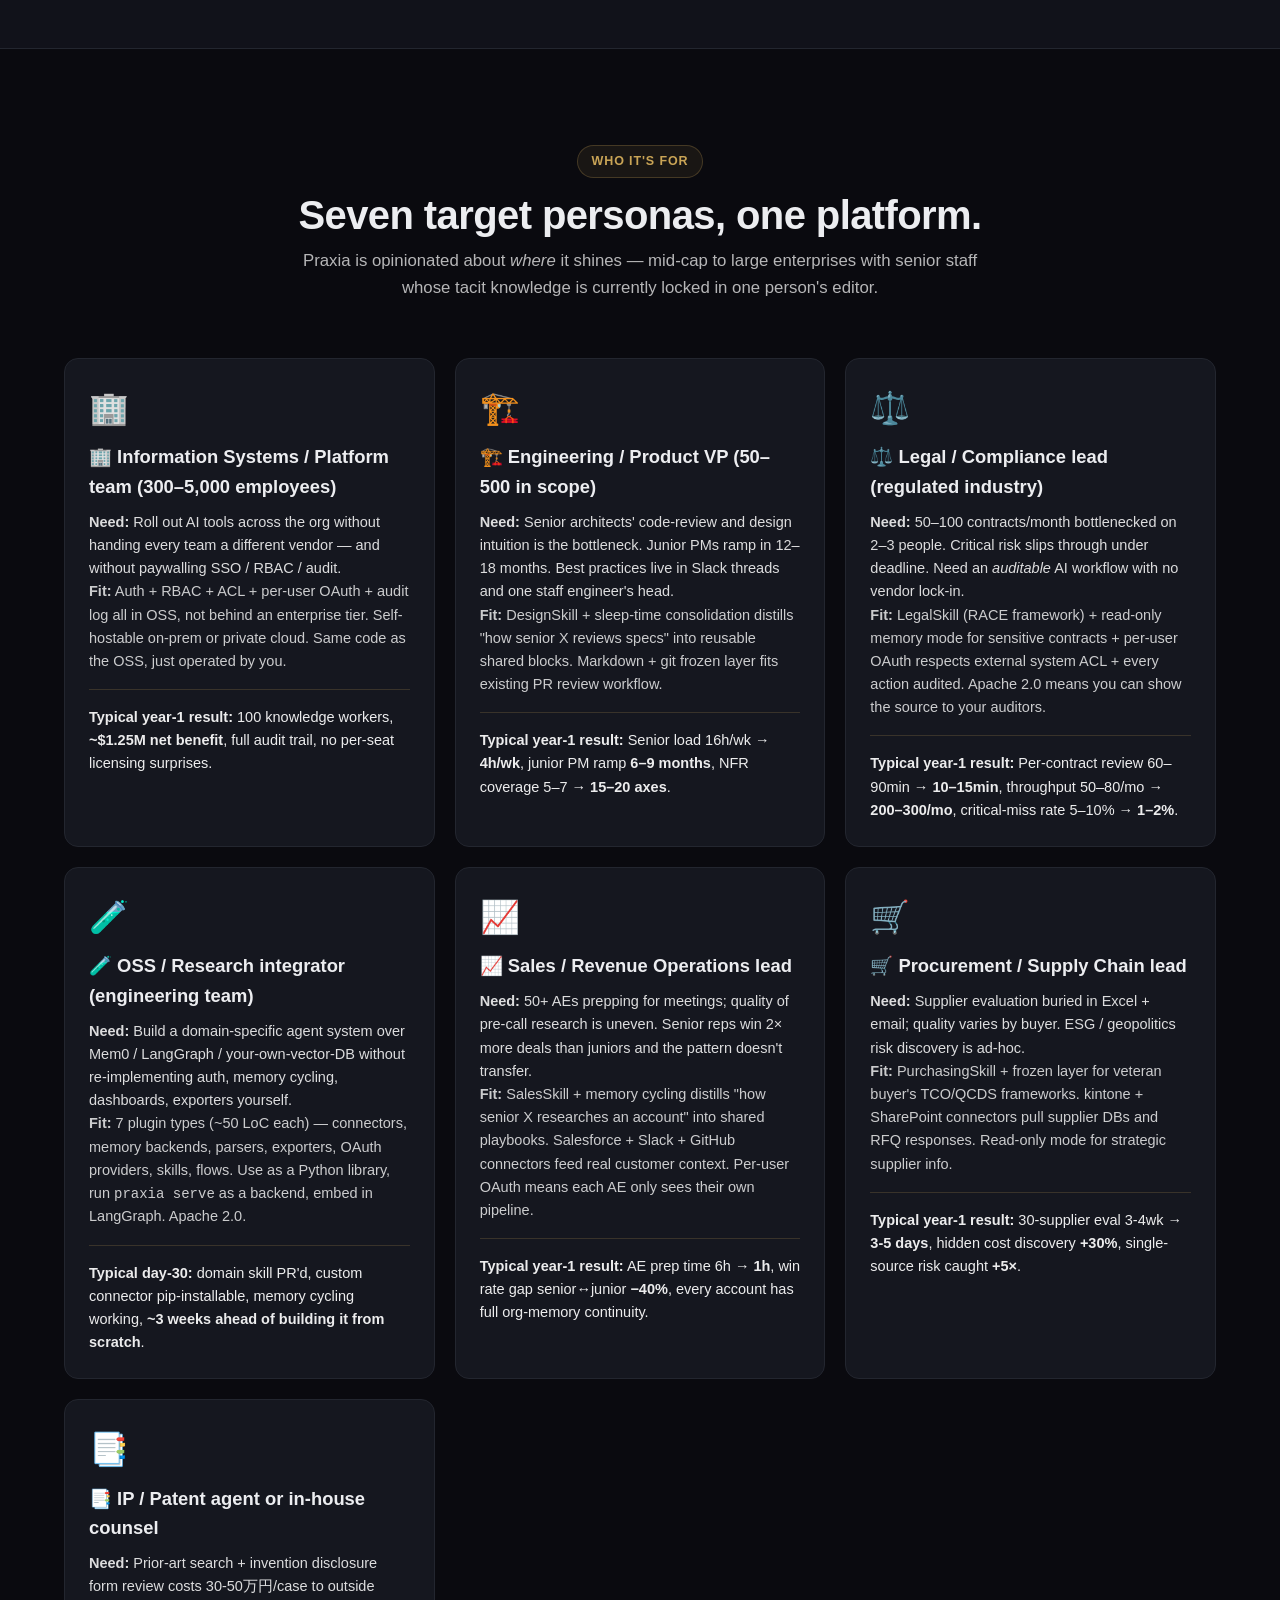
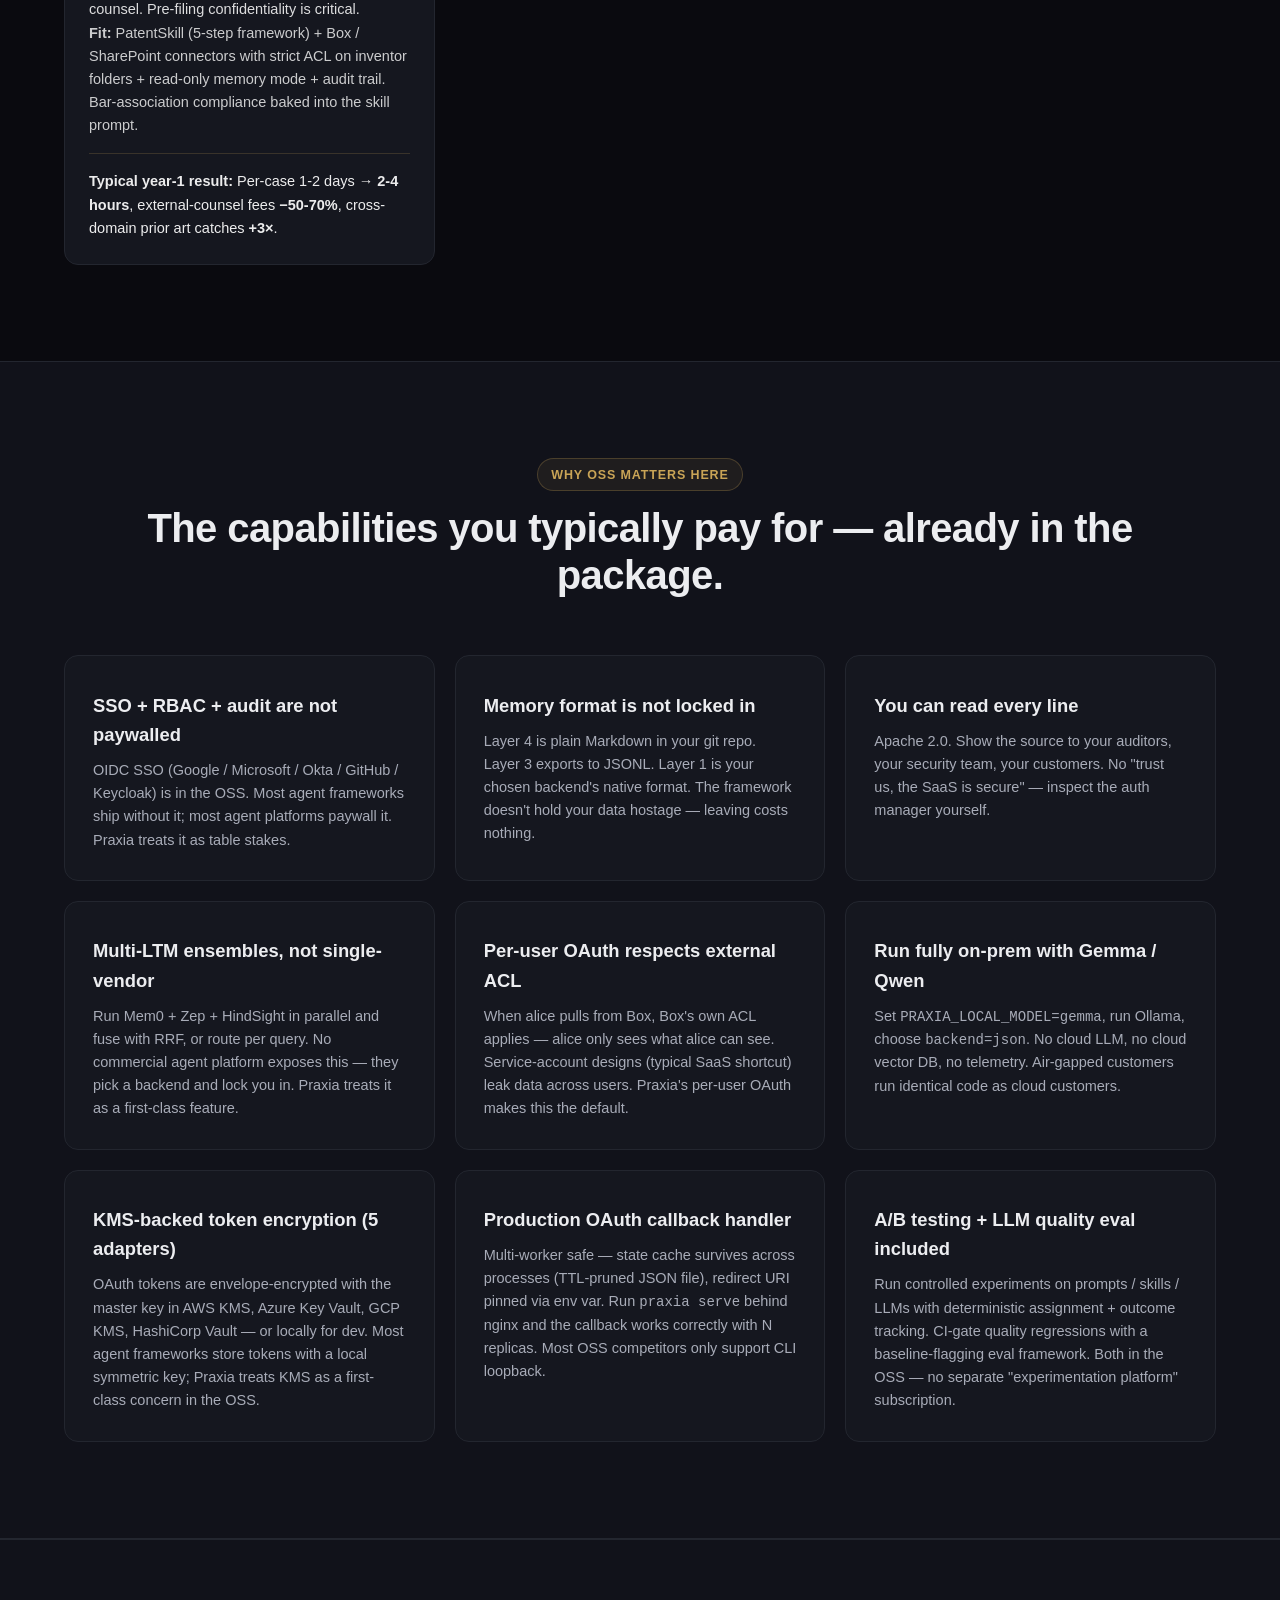
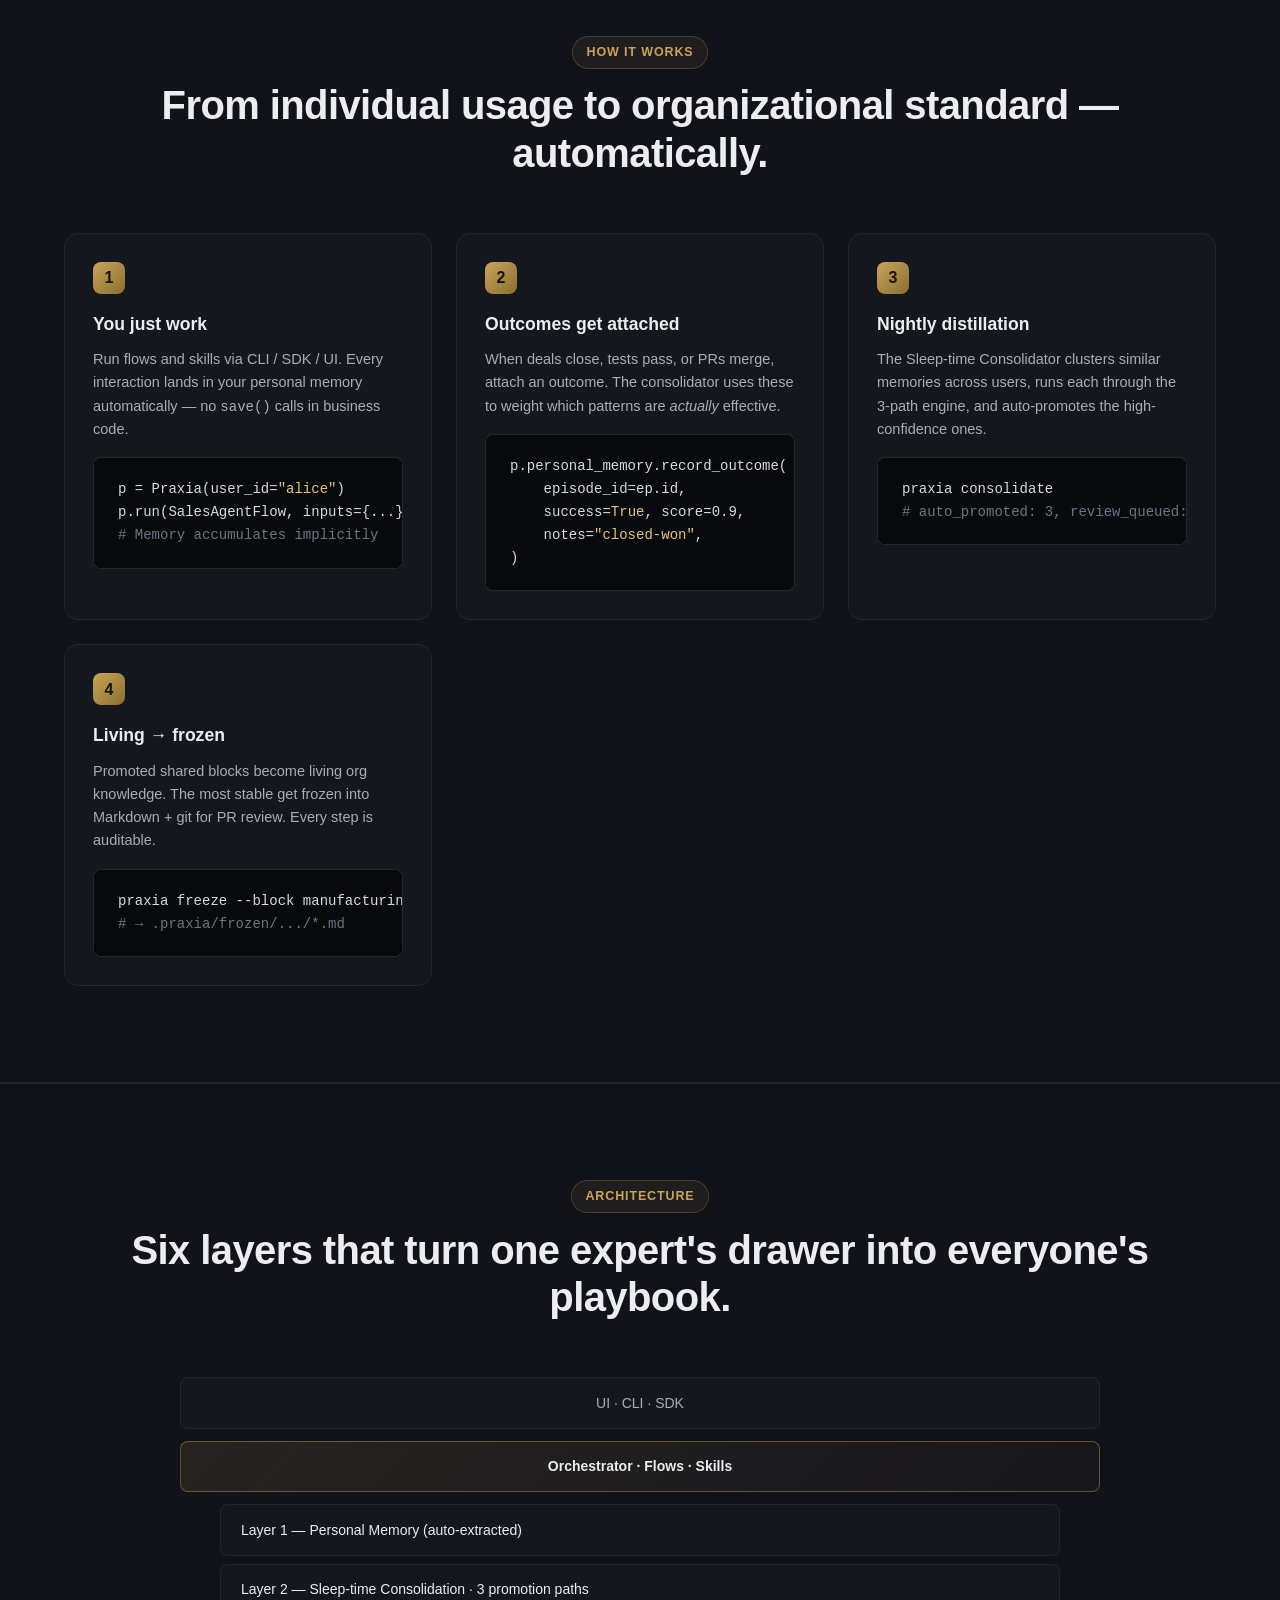
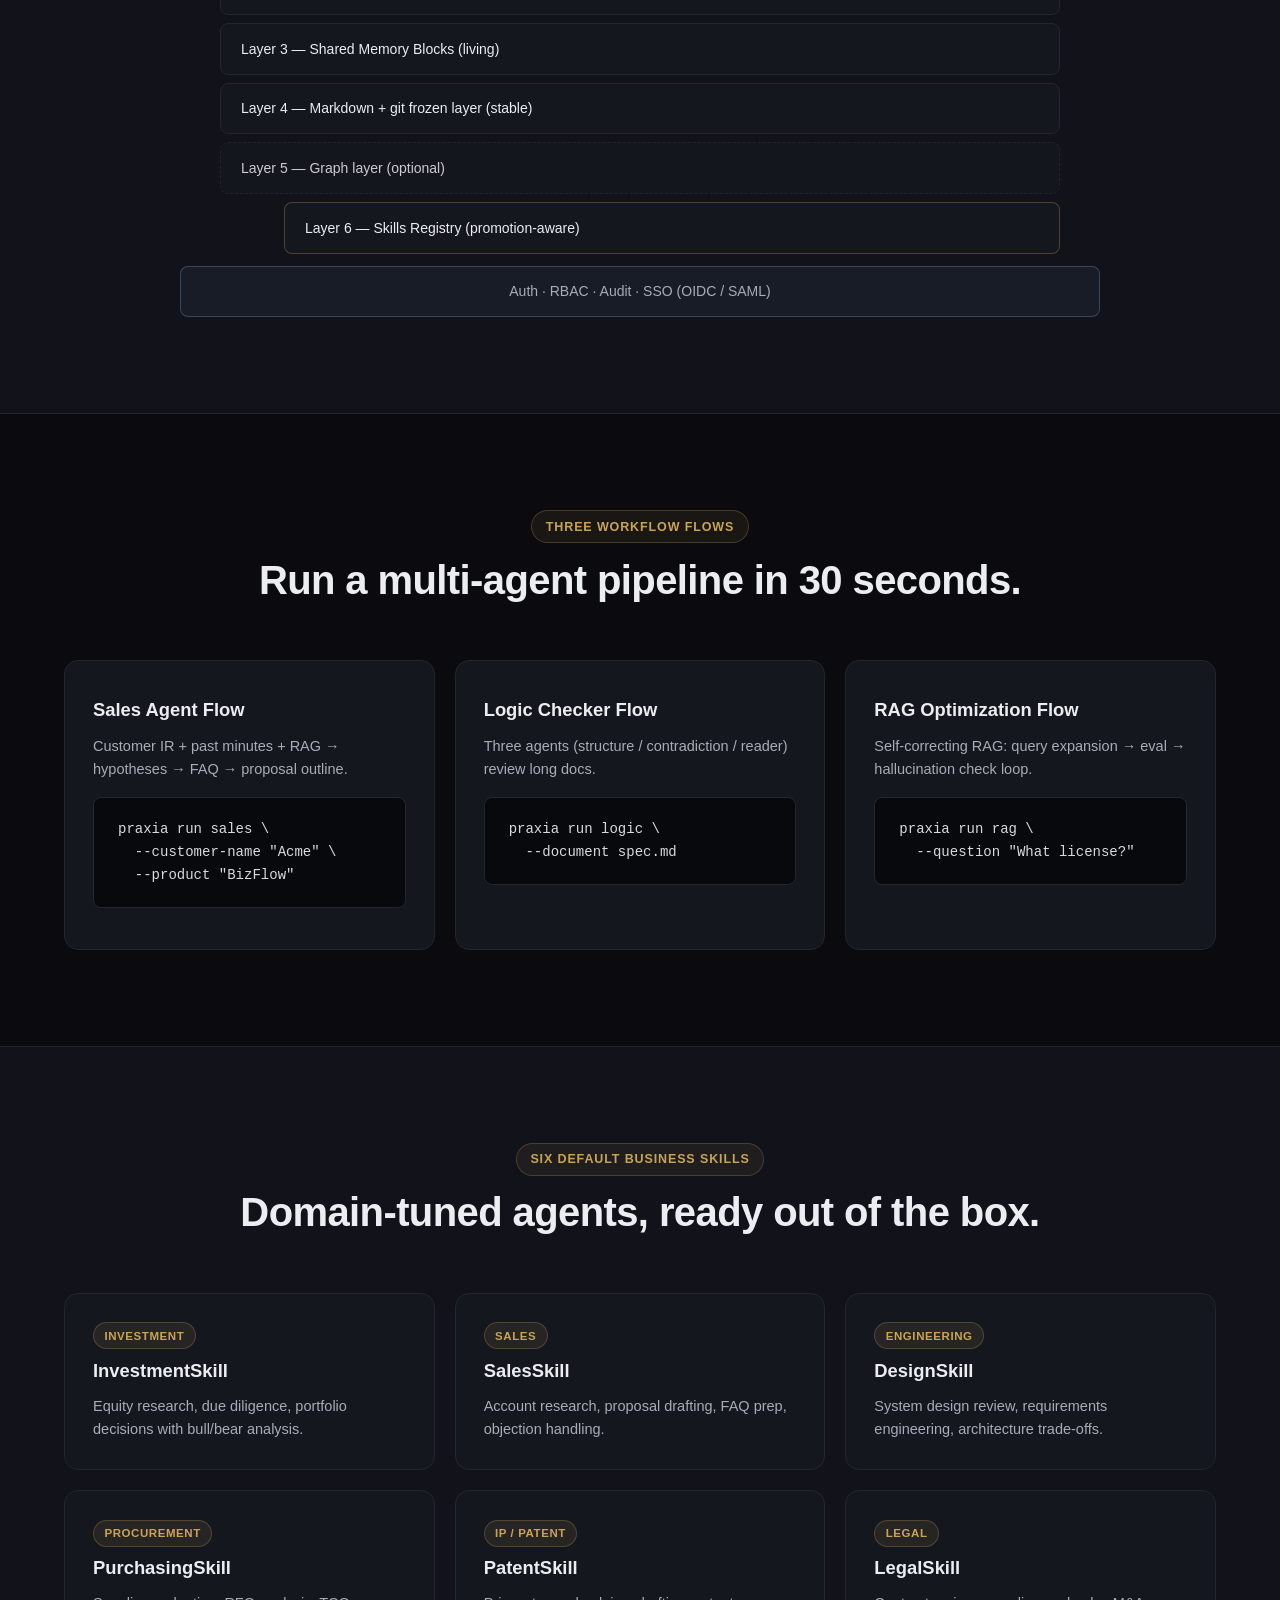
==== commit 816d42e2: "chore(promo): bump HP download URLs to alpha39 Rolls every Praxia.Desktop_0.1.0-38_* reference (NSIS" ====
--- a/web-publish/index.html
+++ b/web-publish/index.html
@@ -77,7 +77,7 @@
   }
   </script>
 
-  <link rel="stylesheet" href="styles.css?v=alpha38" />
+  <link rel="stylesheet" href="styles.css?v=alpha39" />
   <script>
     // Cross-mirror awareness — show the OTHER mirror's URL in the banner
     // so visitors can switch (and search engines can pick canonical).
@@ -164,7 +164,7 @@
       </div>
 
       <div class="hero-cta">
-        <a href="https://github.com/praxia-dev/praxia/releases/latest/download/Praxia.Desktop_0.1.0-38_x64-setup.exe"
+        <a href="https://github.com/praxia-dev/praxia/releases/latest/download/Praxia.Desktop_0.1.0-39_x64-setup.exe"
            class="btn btn-primary btn-lg" rel="noopener" data-i18n="hero.cta_download">📦 Download for Windows (.exe, 174 MB)</a>
         <a href="#install" class="btn btn-ghost" data-i18n="hero.cta_get_started">Quickstart ↓</a>
         <a href="https://github.com/praxia-dev/praxia" target="_blank" rel="noopener" class="btn btn-ghost" data-i18n="hero.cta_star">★ Star on GitHub</a>
@@ -1040,12 +1040,12 @@
         <p data-i18n="install.desktop_body">The easiest way to try Praxia is the native desktop installer. <strong>The app embeds the Praxia server inside the installer</strong> — install, launch, paste an LLM provider key, and you're running. No <code>praxia serve</code> process to start, no <code>pip install</code>, no Python on the user's machine. Settings exposes only the three things a user controls: <strong>LLM provider keys</strong> (Anthropic / OpenAI / Google / Azure OpenAI / Qwen DashScope / Hugging Face — Gemma covered via all three cloud paths), <strong>local LLM</strong> (Ollama URL + model), and optional <strong>SSO tenant URL</strong>. Everything else (port, API key, storage layout, CORS) is managed automatically.</p>
         <p data-i18n="install.desktop_features"><strong>Desktop-only features:</strong> <strong>🗂 Local folder ingestion with auto-discovery</strong> — point Praxia at a folder (e.g. <code>~/Documents/Contracts/</code>) and the app walks it recursively, parses every supported file (PDF / DOCX / PPTX / XLSX / TXT / MD / code) and makes the contents searchable by the agent alongside L1 / L3 / L4 memory. Useful for confidential documents you don't want uploaded to cloud storage. Plus native notifications when a long-running agent task finishes, and native file dialogs for drag-and-drop attachments. <em>(🚧 Phase 1b)</em></p>
         <p>
-          <a href="https://github.com/praxia-dev/praxia/releases/latest/download/Praxia.Desktop_0.1.0-38_x64-setup.exe" class="btn btn-primary" rel="noopener" data-i18n="install.desktop_cta">📦 Download Praxia Desktop (.exe, ~174 MB)</a>
+          <a href="https://github.com/praxia-dev/praxia/releases/latest/download/Praxia.Desktop_0.1.0-39_x64-setup.exe" class="btn btn-primary" rel="noopener" data-i18n="install.desktop_cta">📦 Download Praxia Desktop (.exe, ~174 MB)</a>
         </p>
         <p style="font-size: 0.85em; color: #6b7280; margin-top: 0.5rem;" data-i18n="install.desktop_note">
           Windows 10 / 11 x64. Unsigned alpha — Windows SmartScreen will warn on first launch; click <strong>「詳細情報」→「実行」</strong> (or "More info" → "Run anyway") to proceed.
           Also available:
-          <a href="https://github.com/praxia-dev/praxia/releases/latest/download/Praxia.Desktop_0.1.0-38_x64_en-US.msi">.msi for managed deployment</a>
+          <a href="https://github.com/praxia-dev/praxia/releases/latest/download/Praxia.Desktop_0.1.0-39_x64_en-US.msi">.msi for managed deployment</a>
           ·
           <a href="https://github.com/praxia-dev/praxia/releases/latest">all releases &amp; notes</a>.
           macOS / Linux land in Phase 1b.
@@ -1790,8 +1790,8 @@
     </div>
   </footer>
 
-  <script src="i18n.js?v=alpha38"></script>
-  <script src="consent.js?v=alpha38"></script>
+  <script src="i18n.js?v=alpha39"></script>
+  <script src="consent.js?v=alpha39"></script>
   <script src="analytics.js"></script>
   <script>
     // Tab switching for #examples section
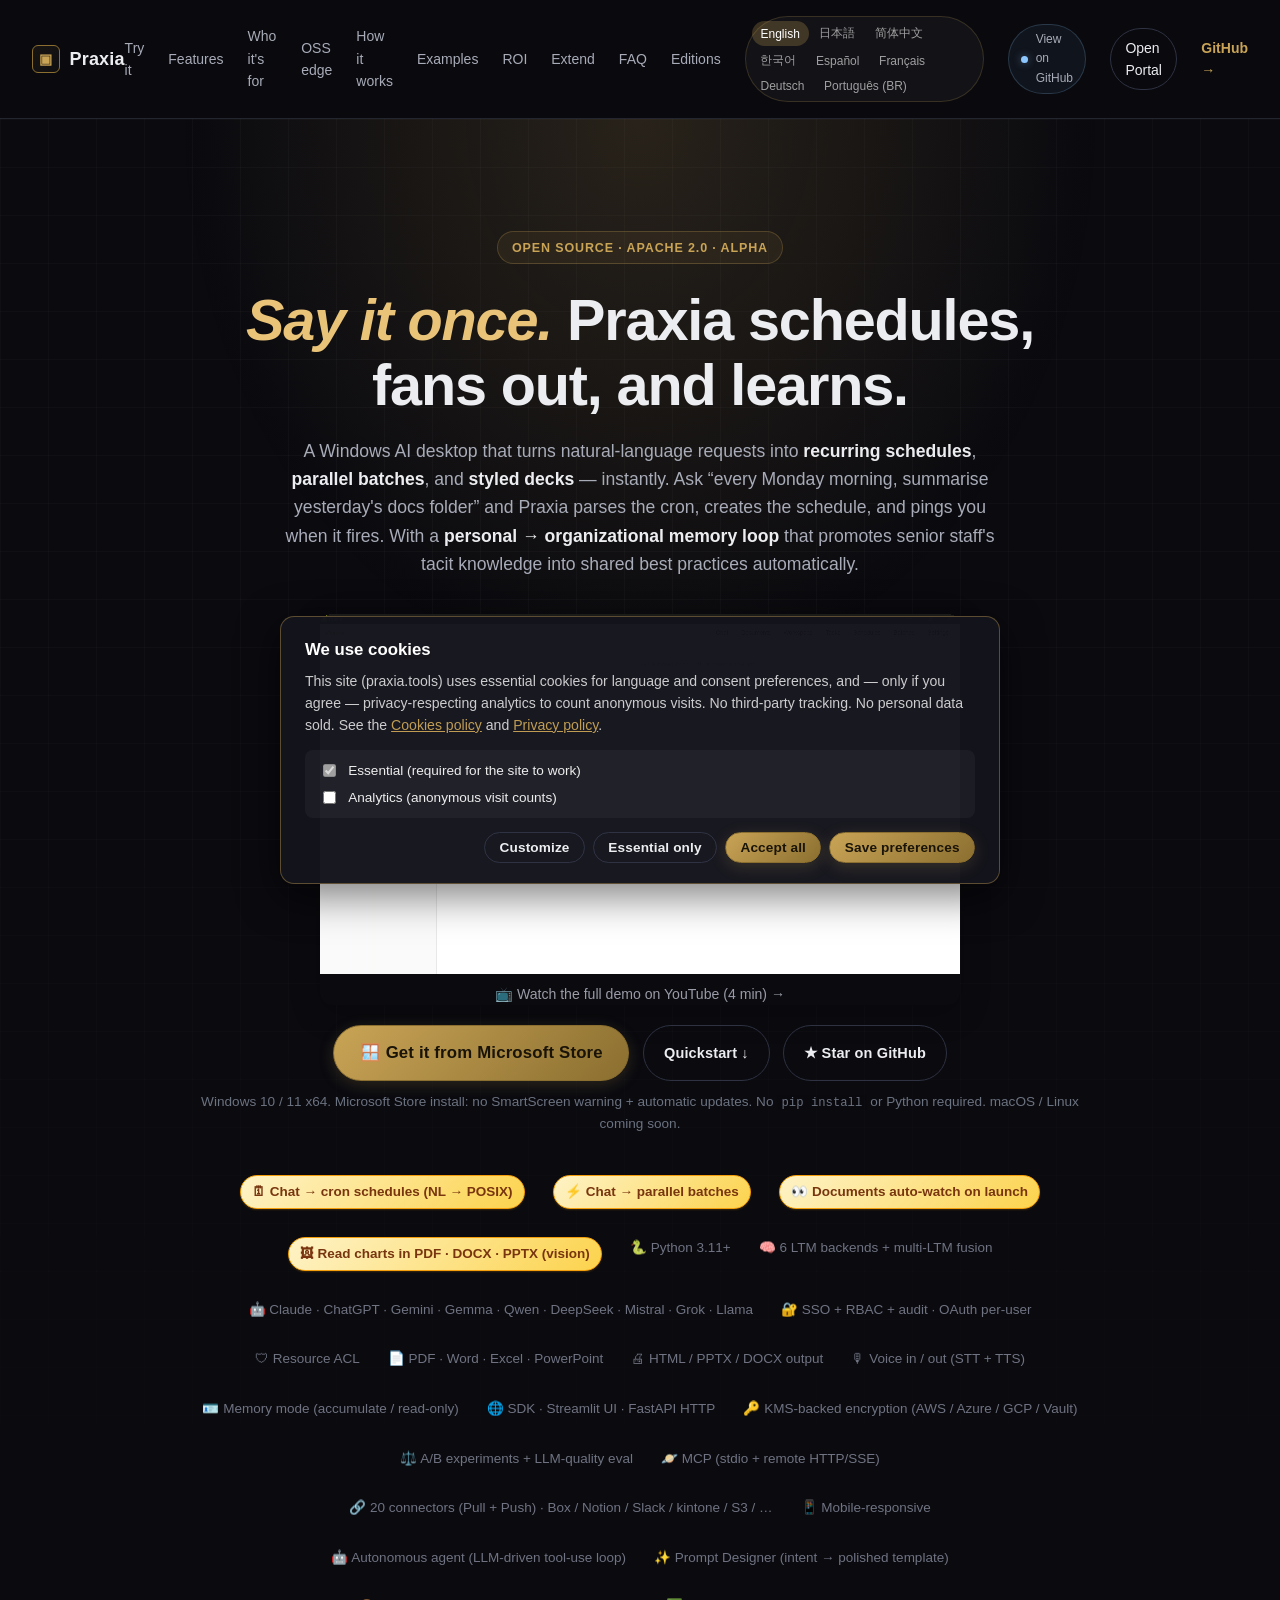
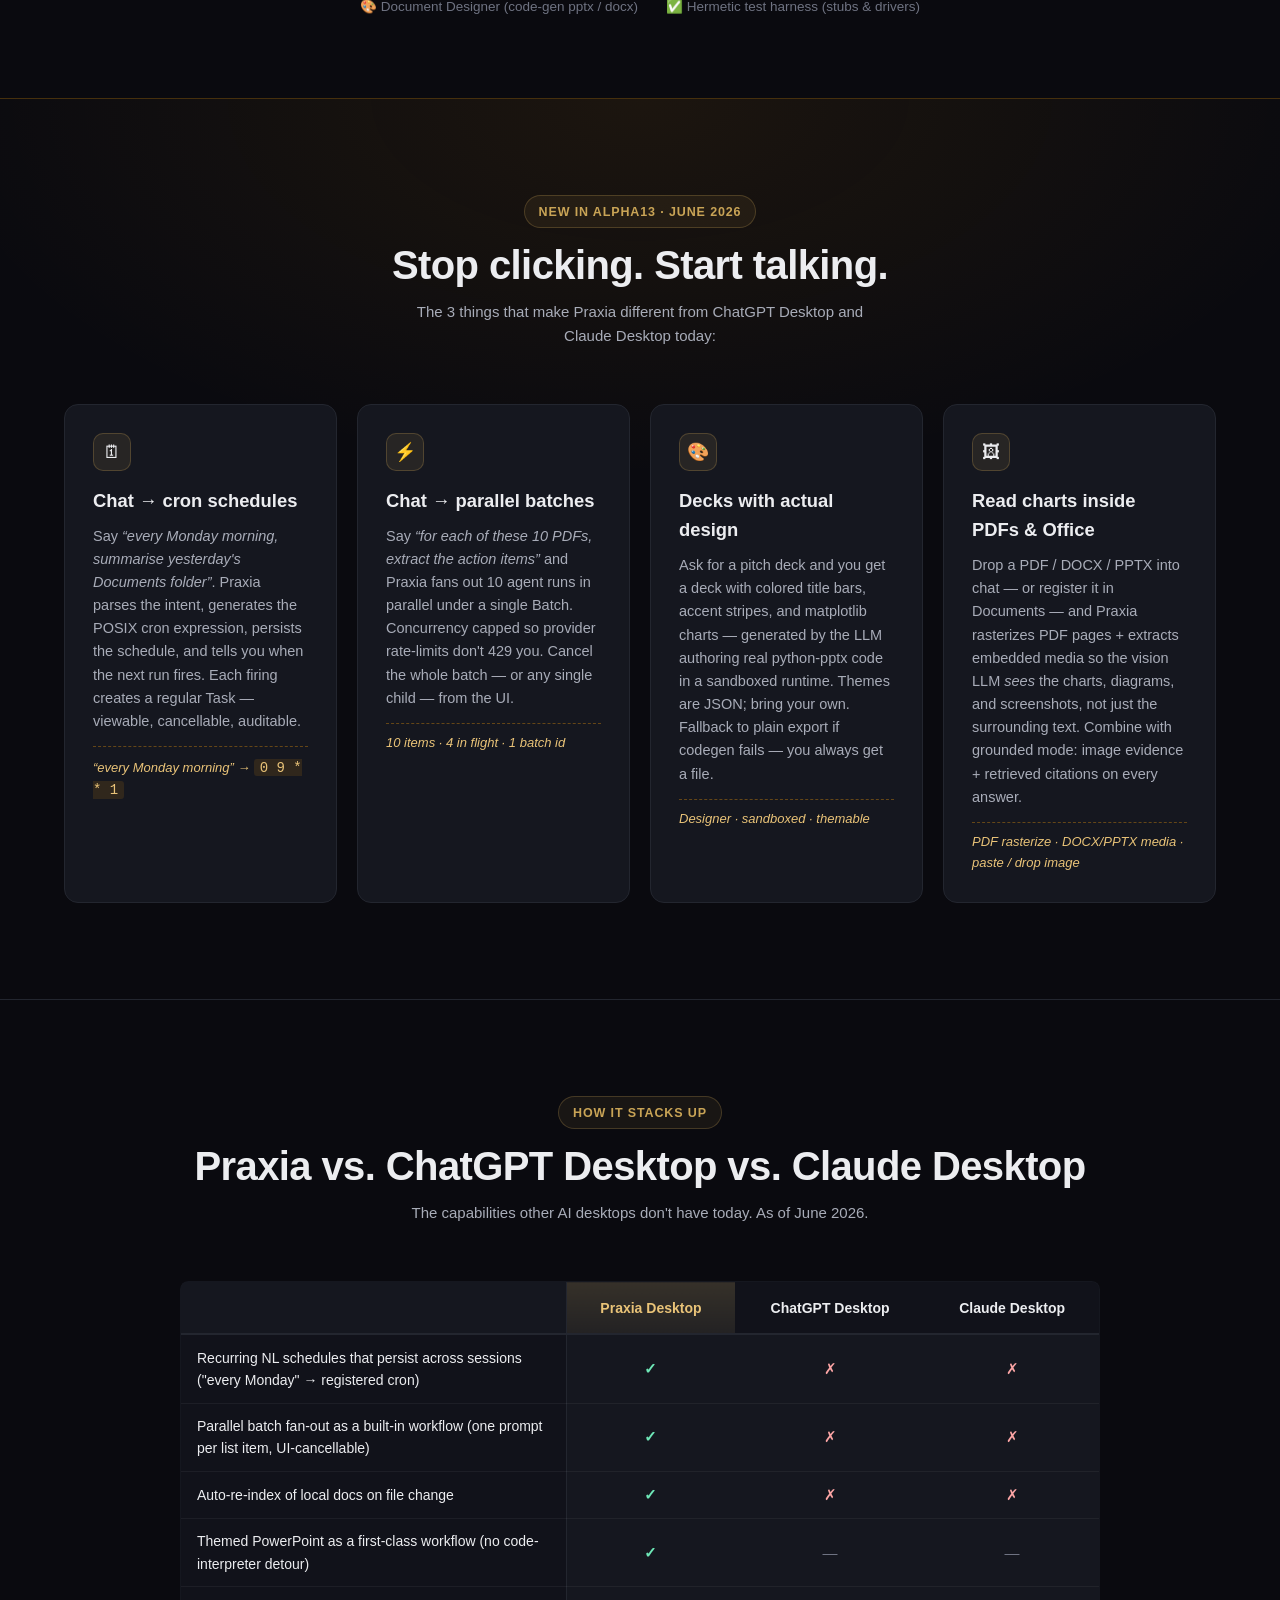
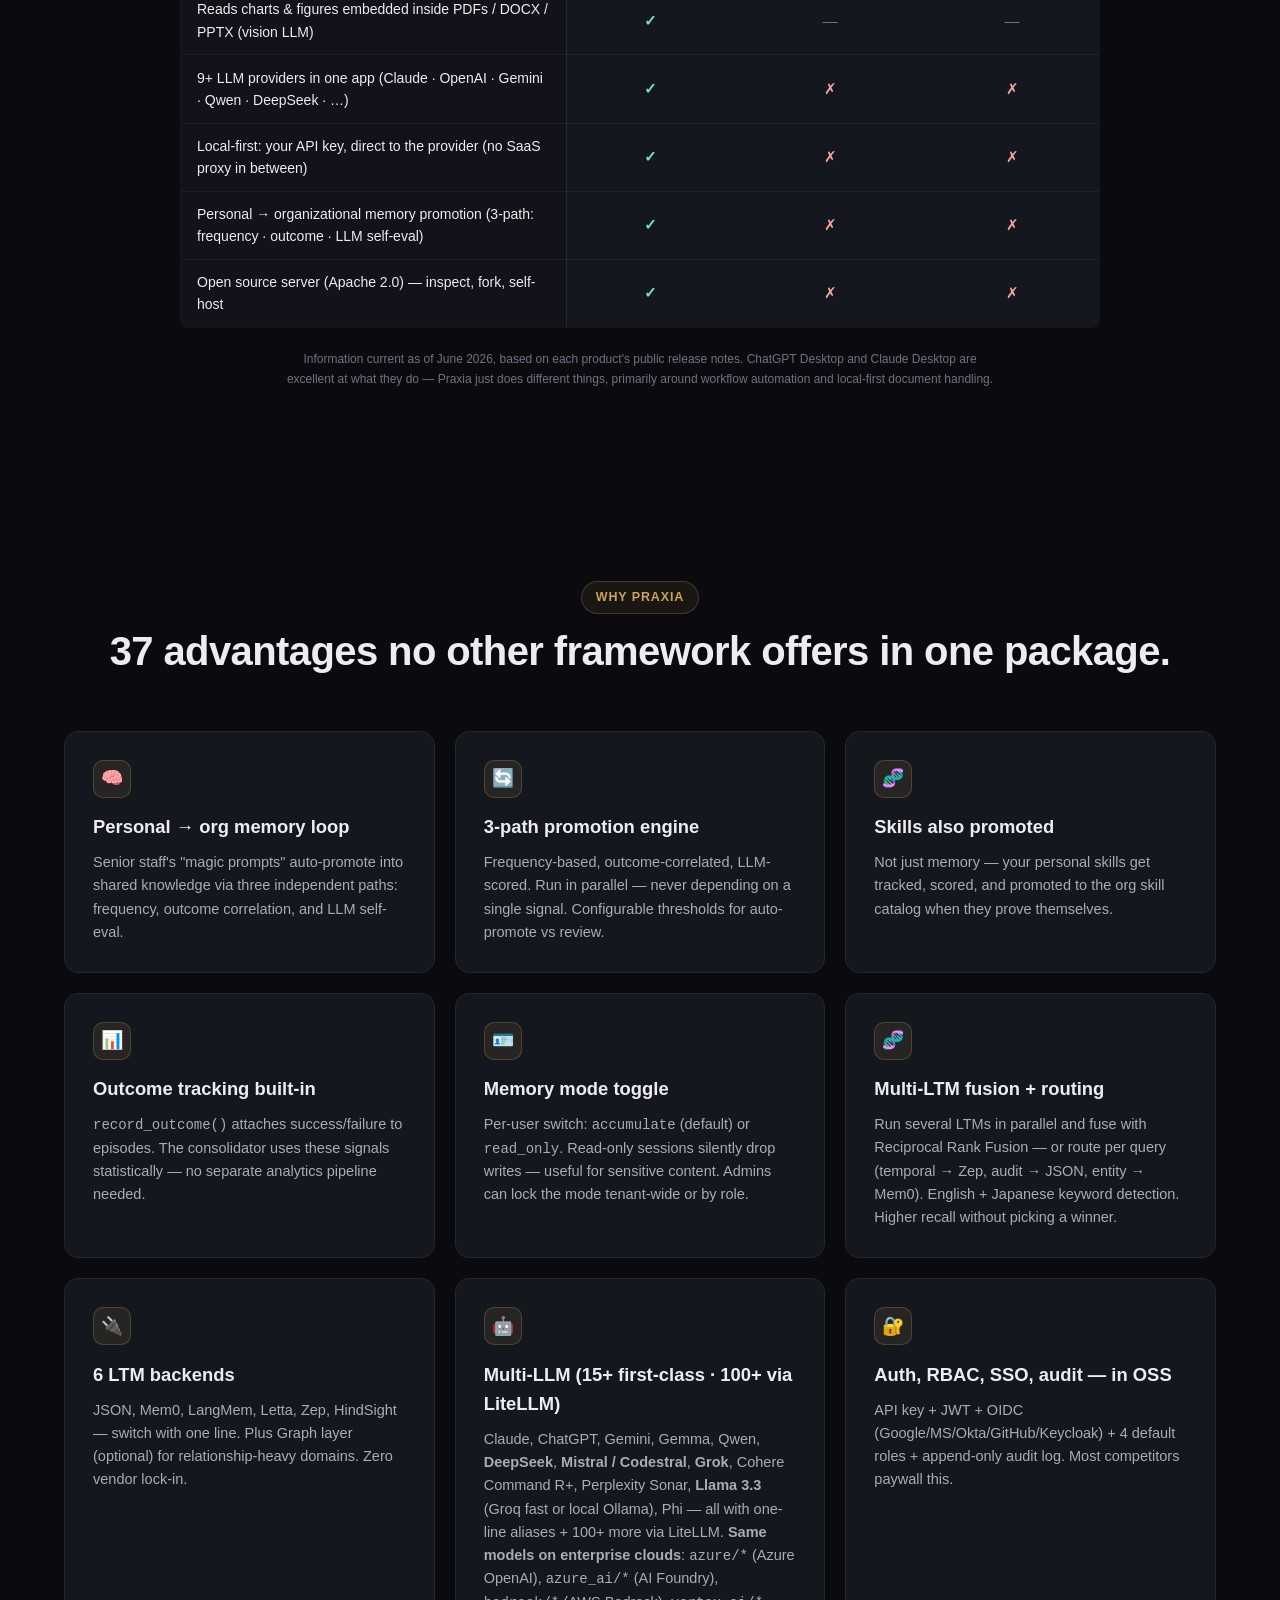
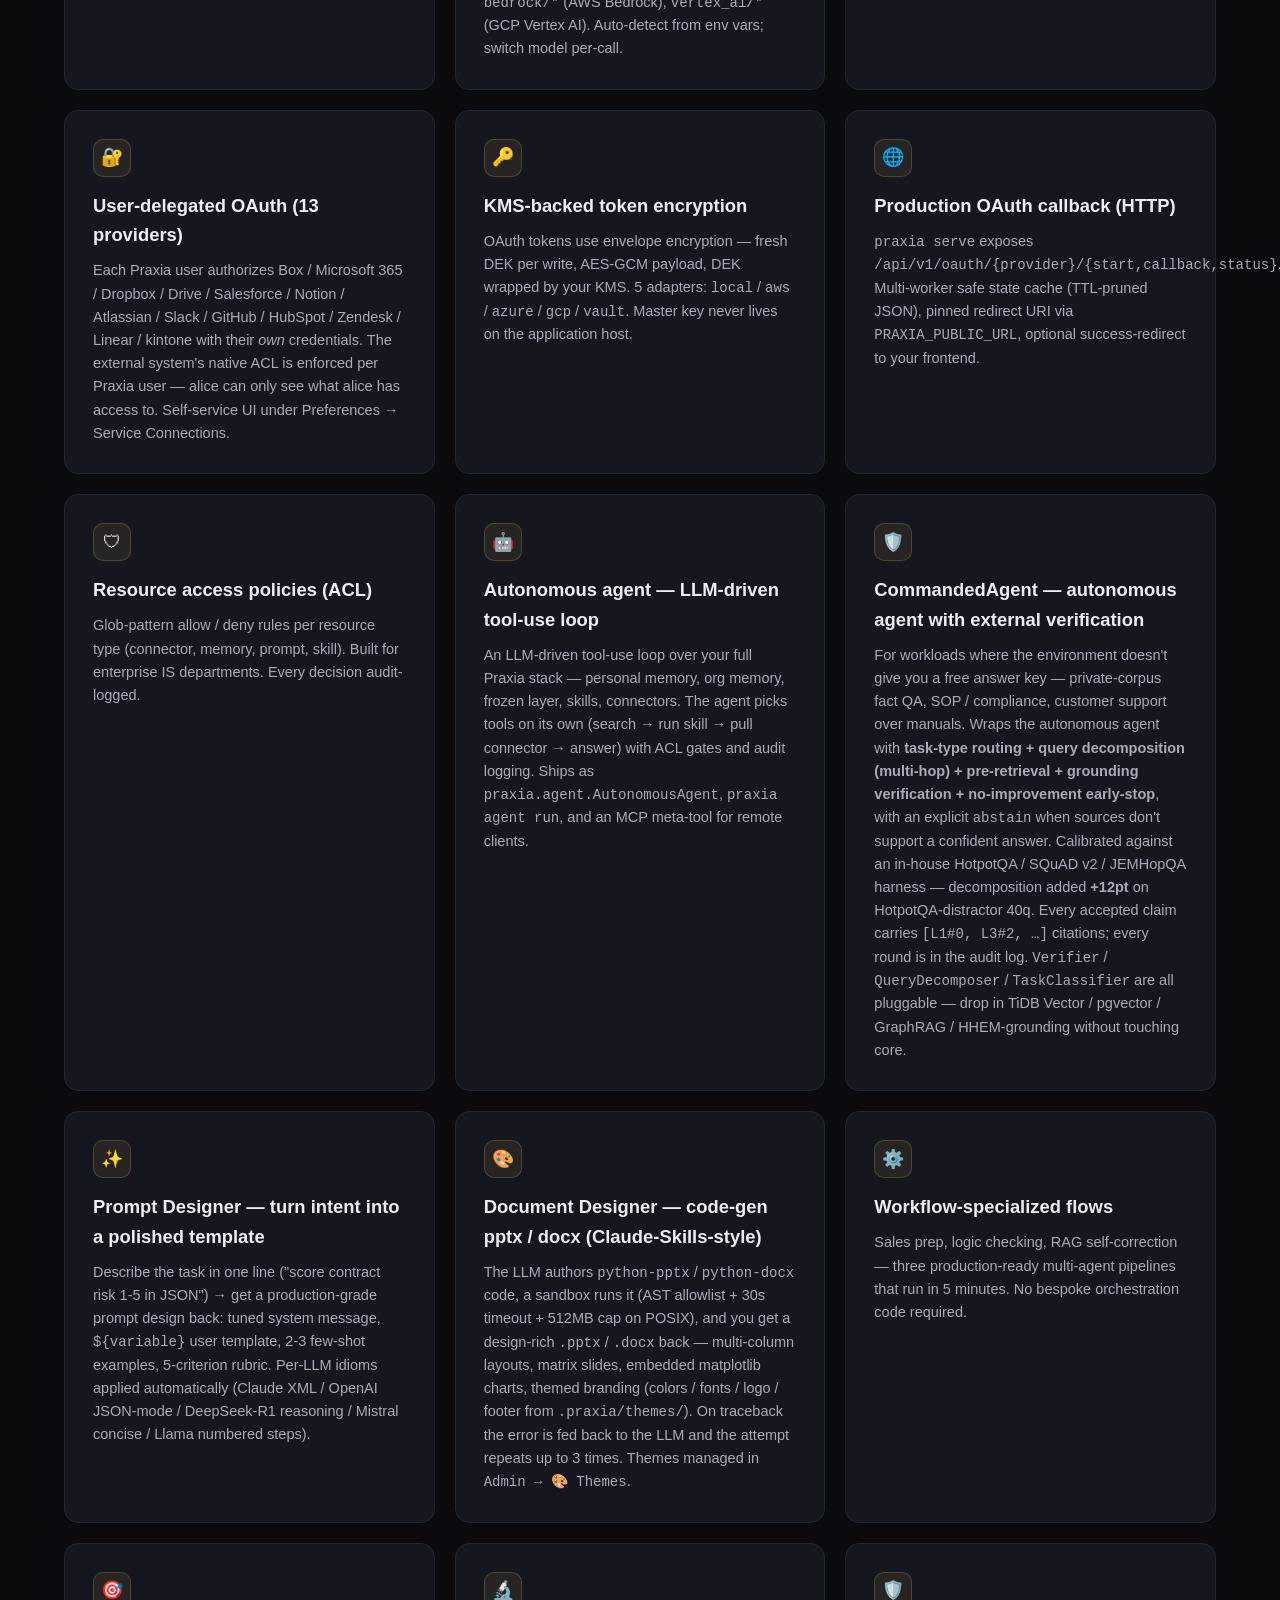
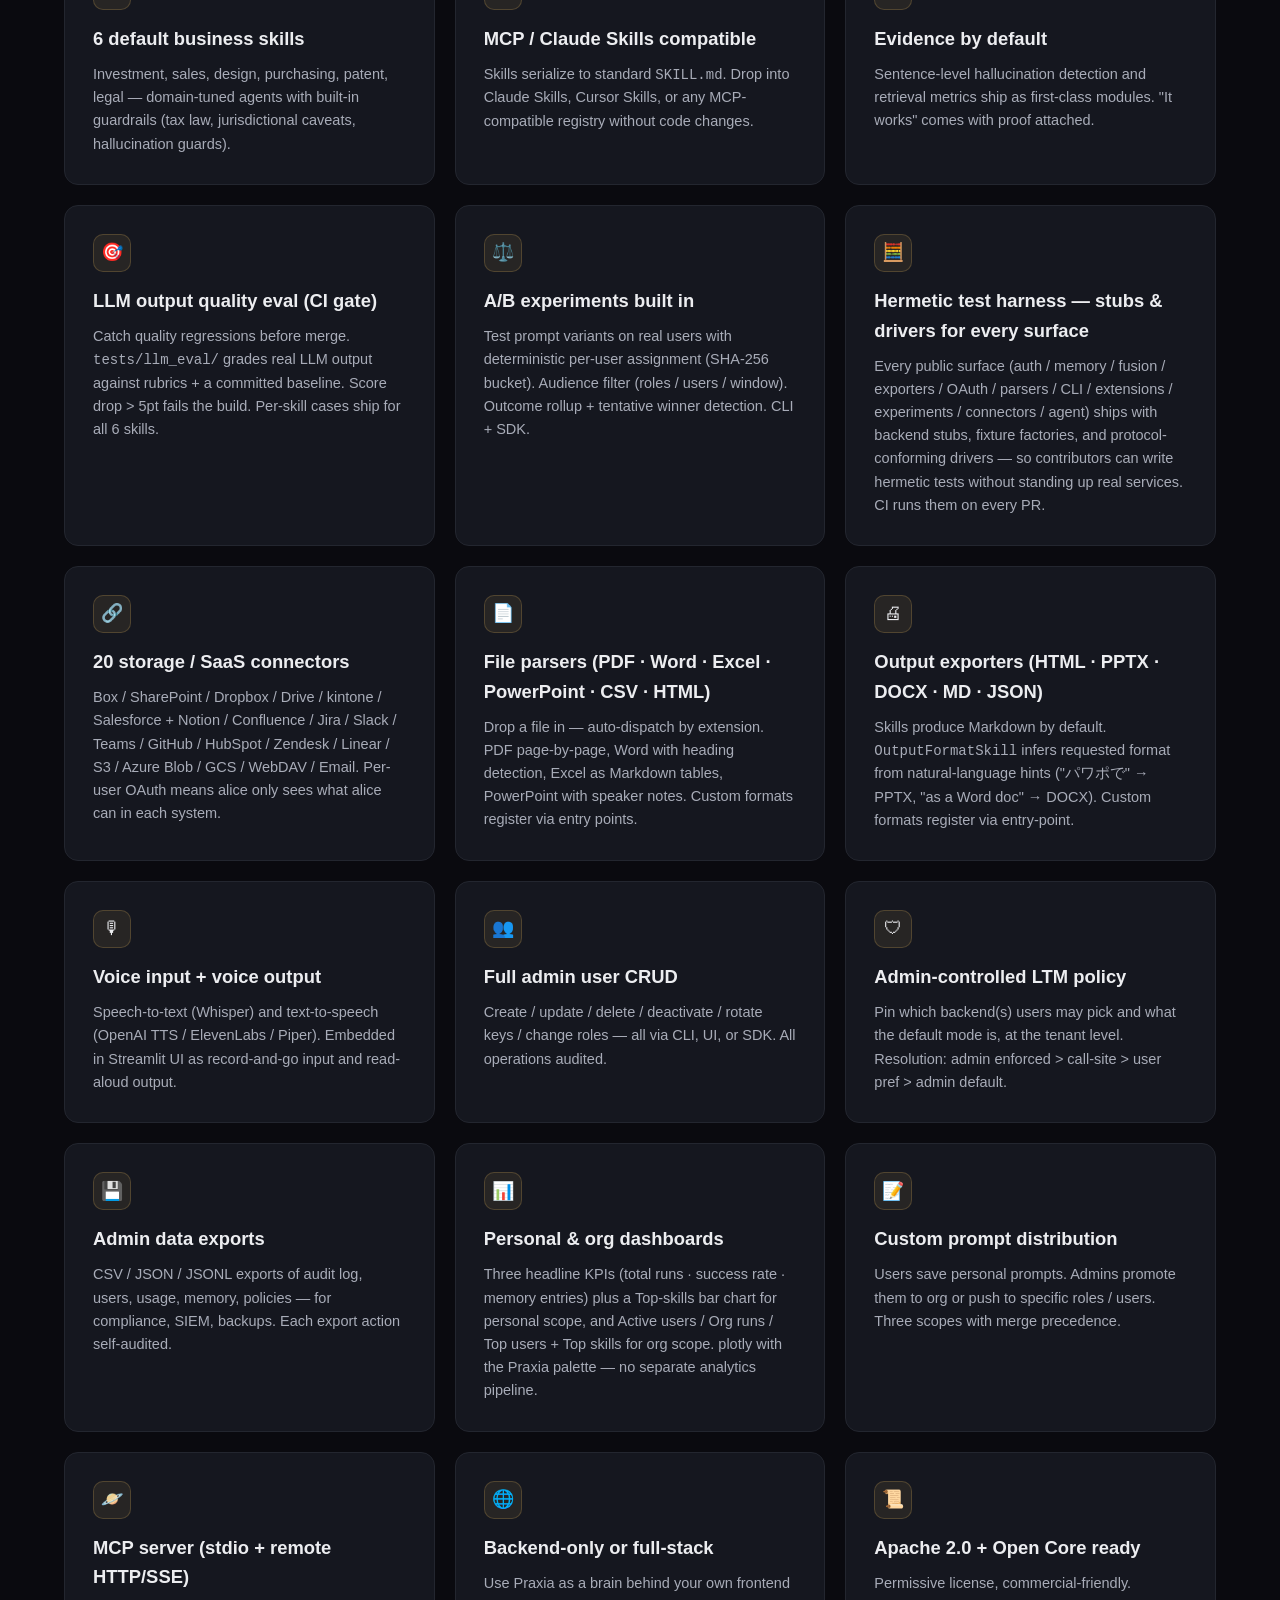
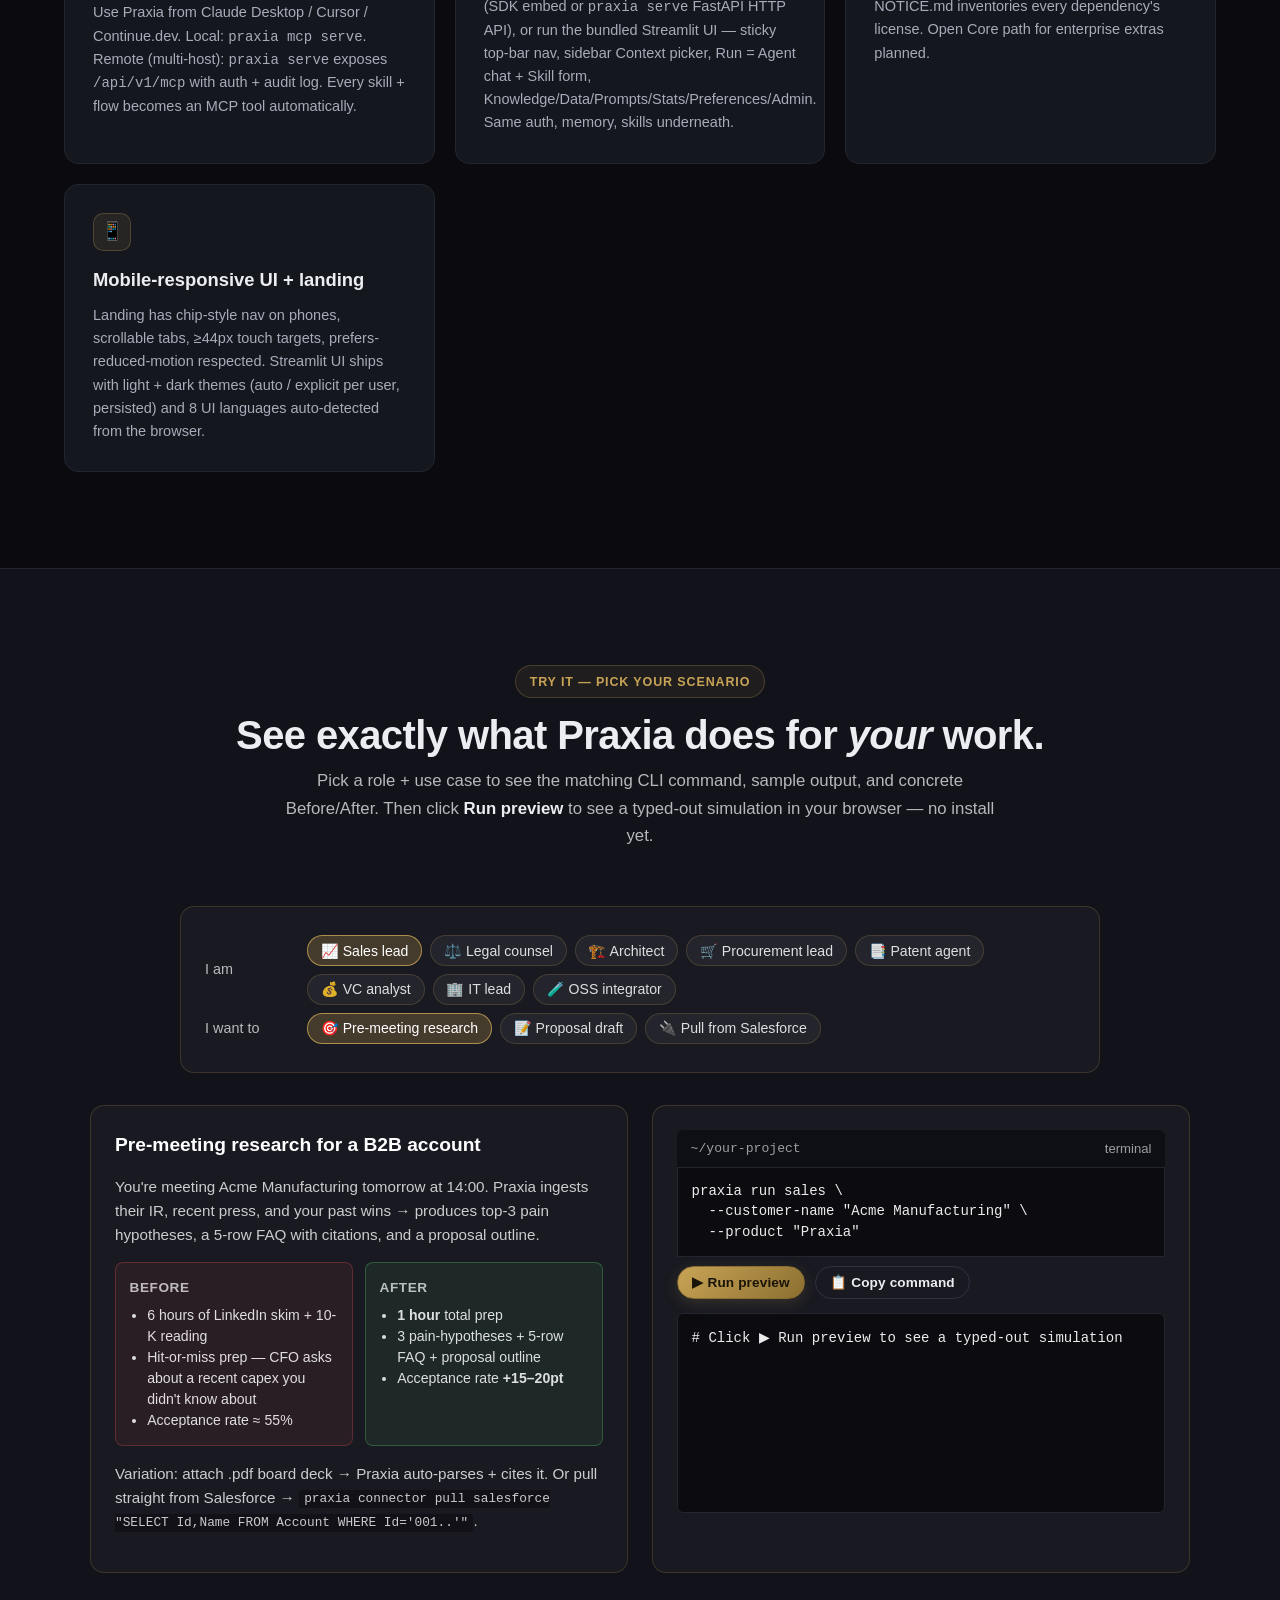
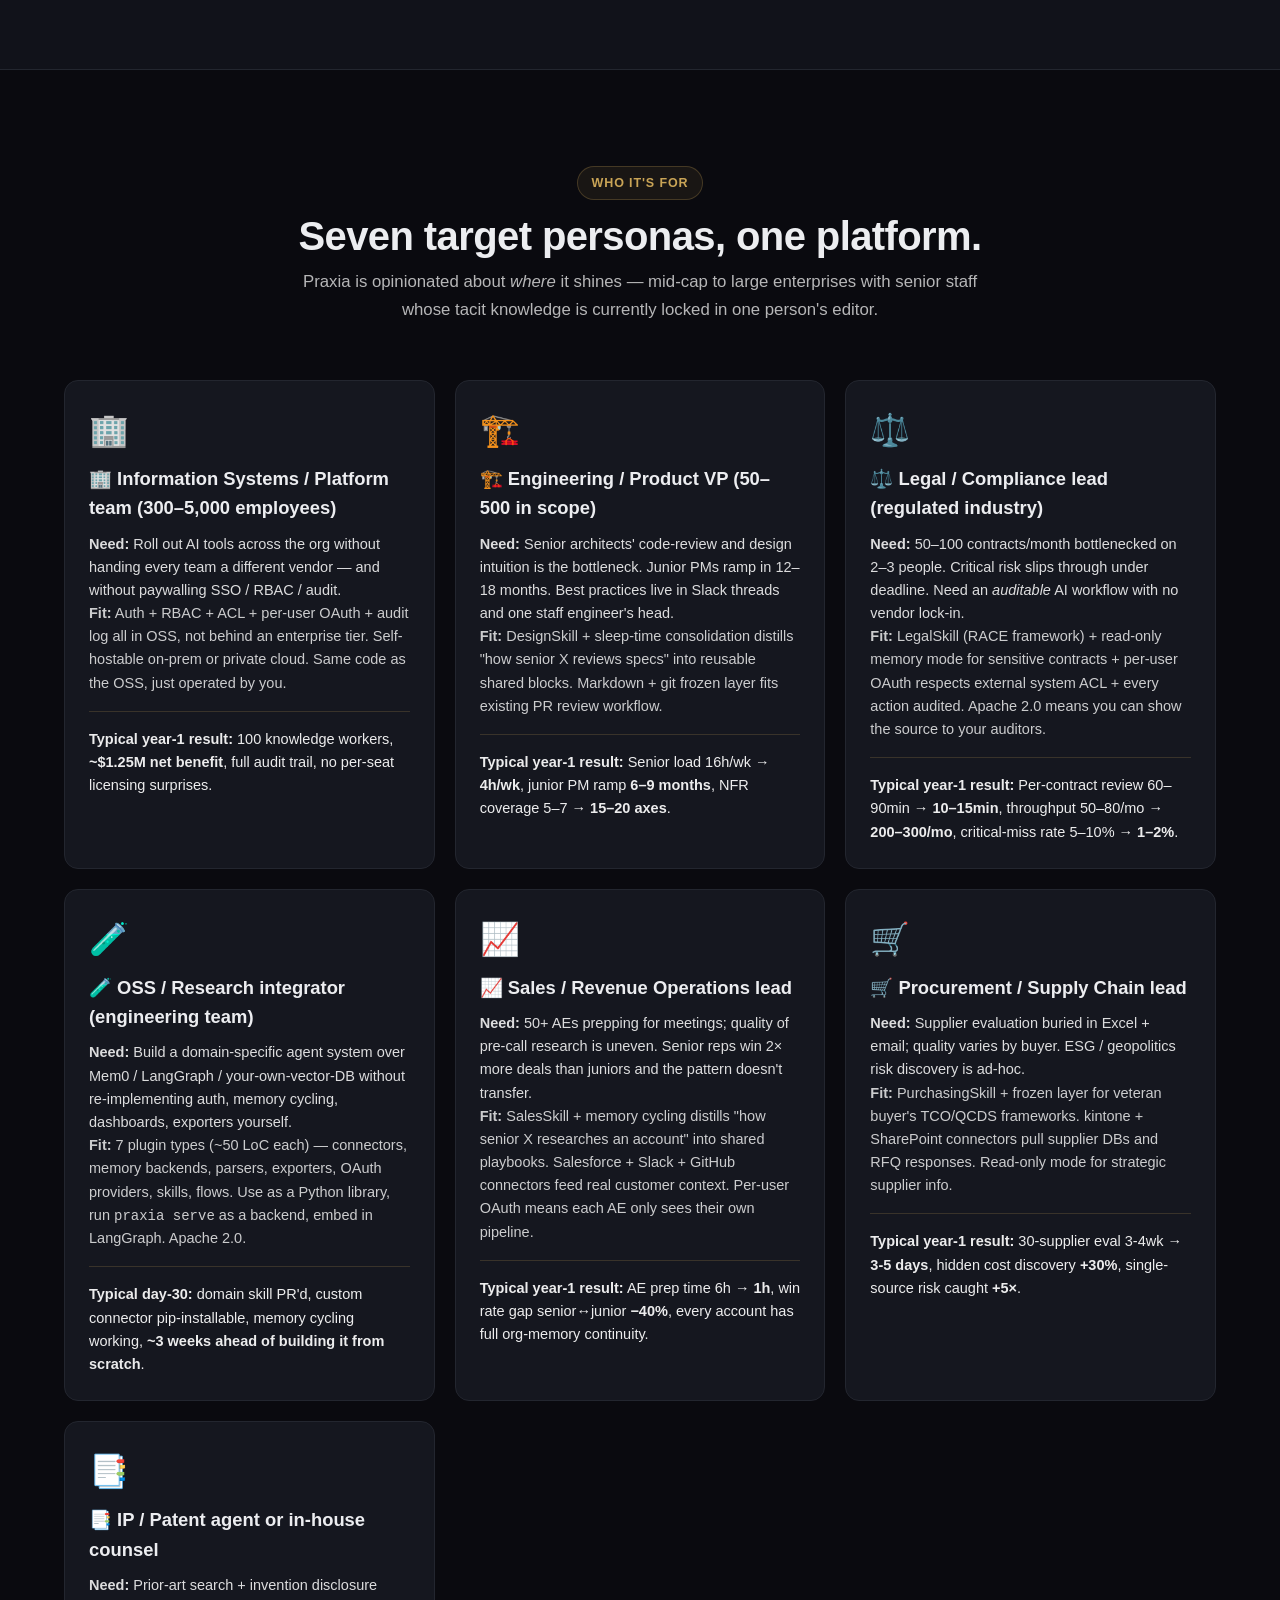
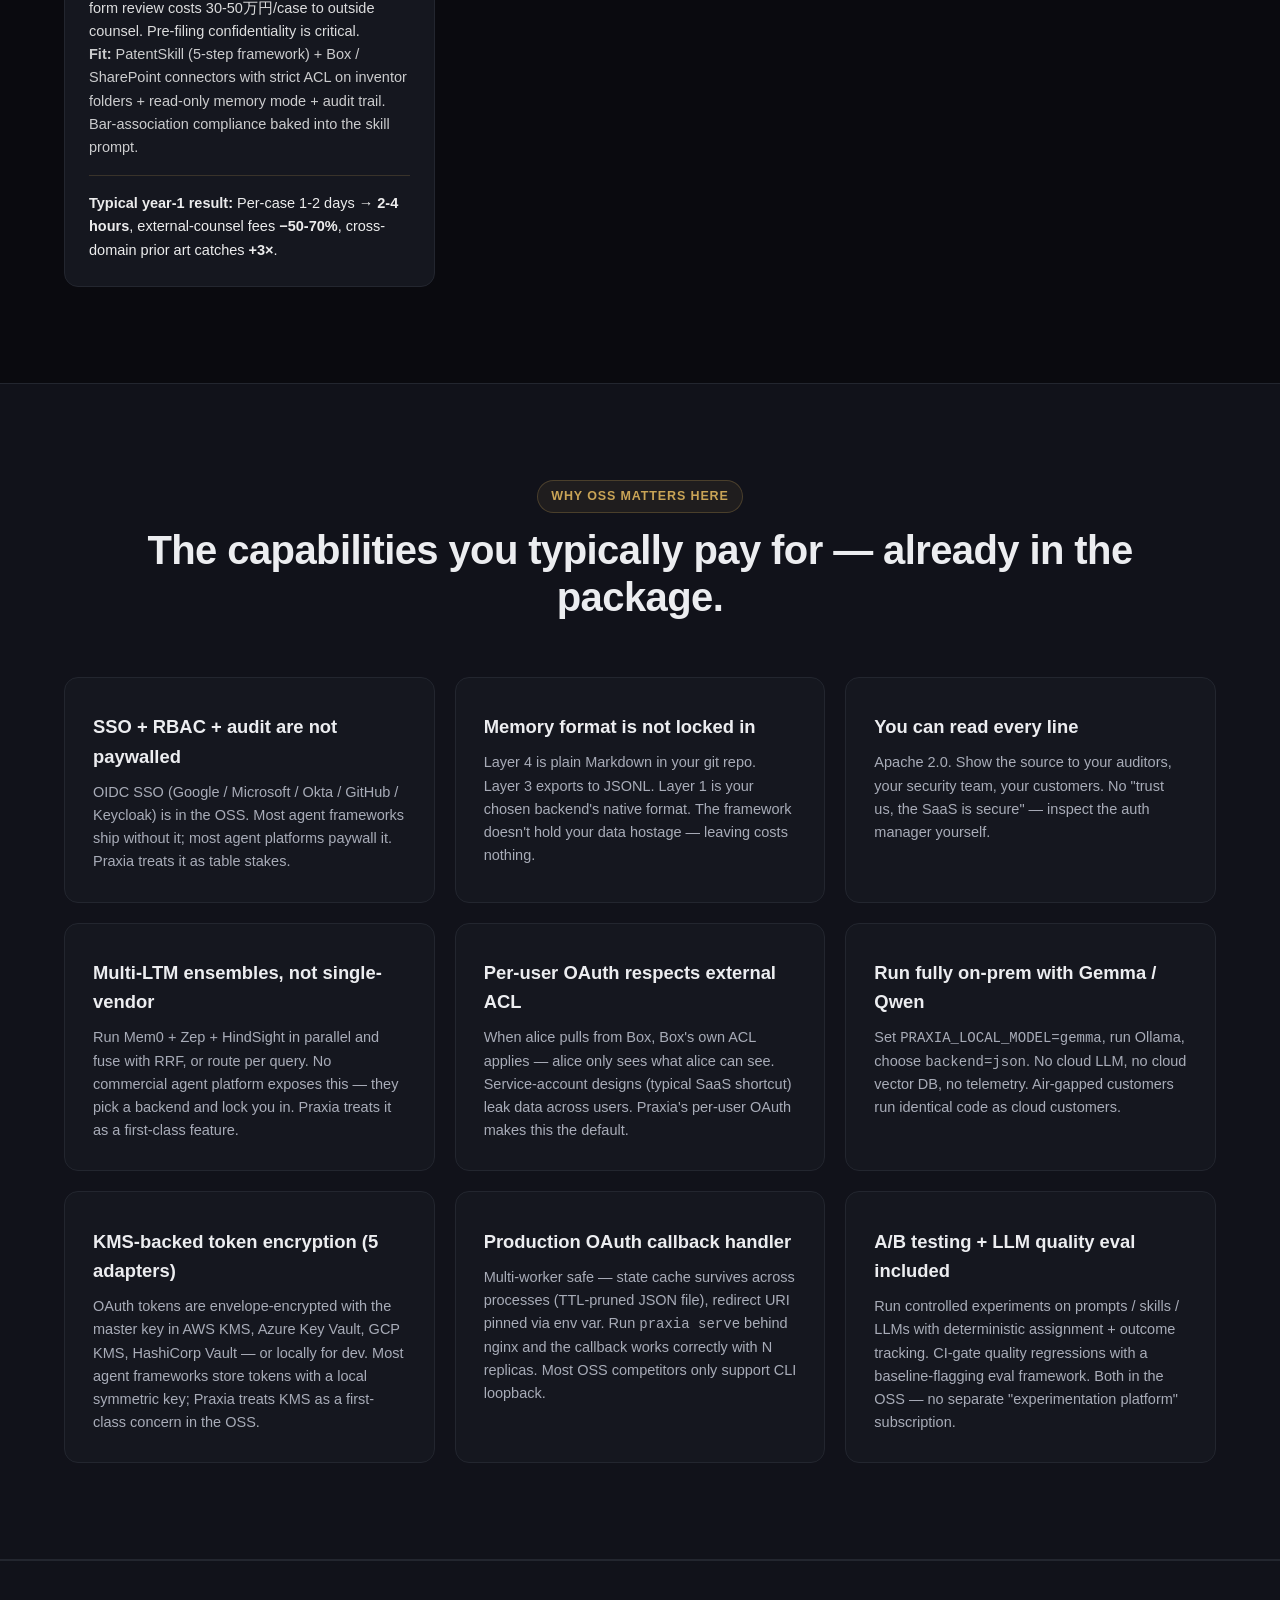
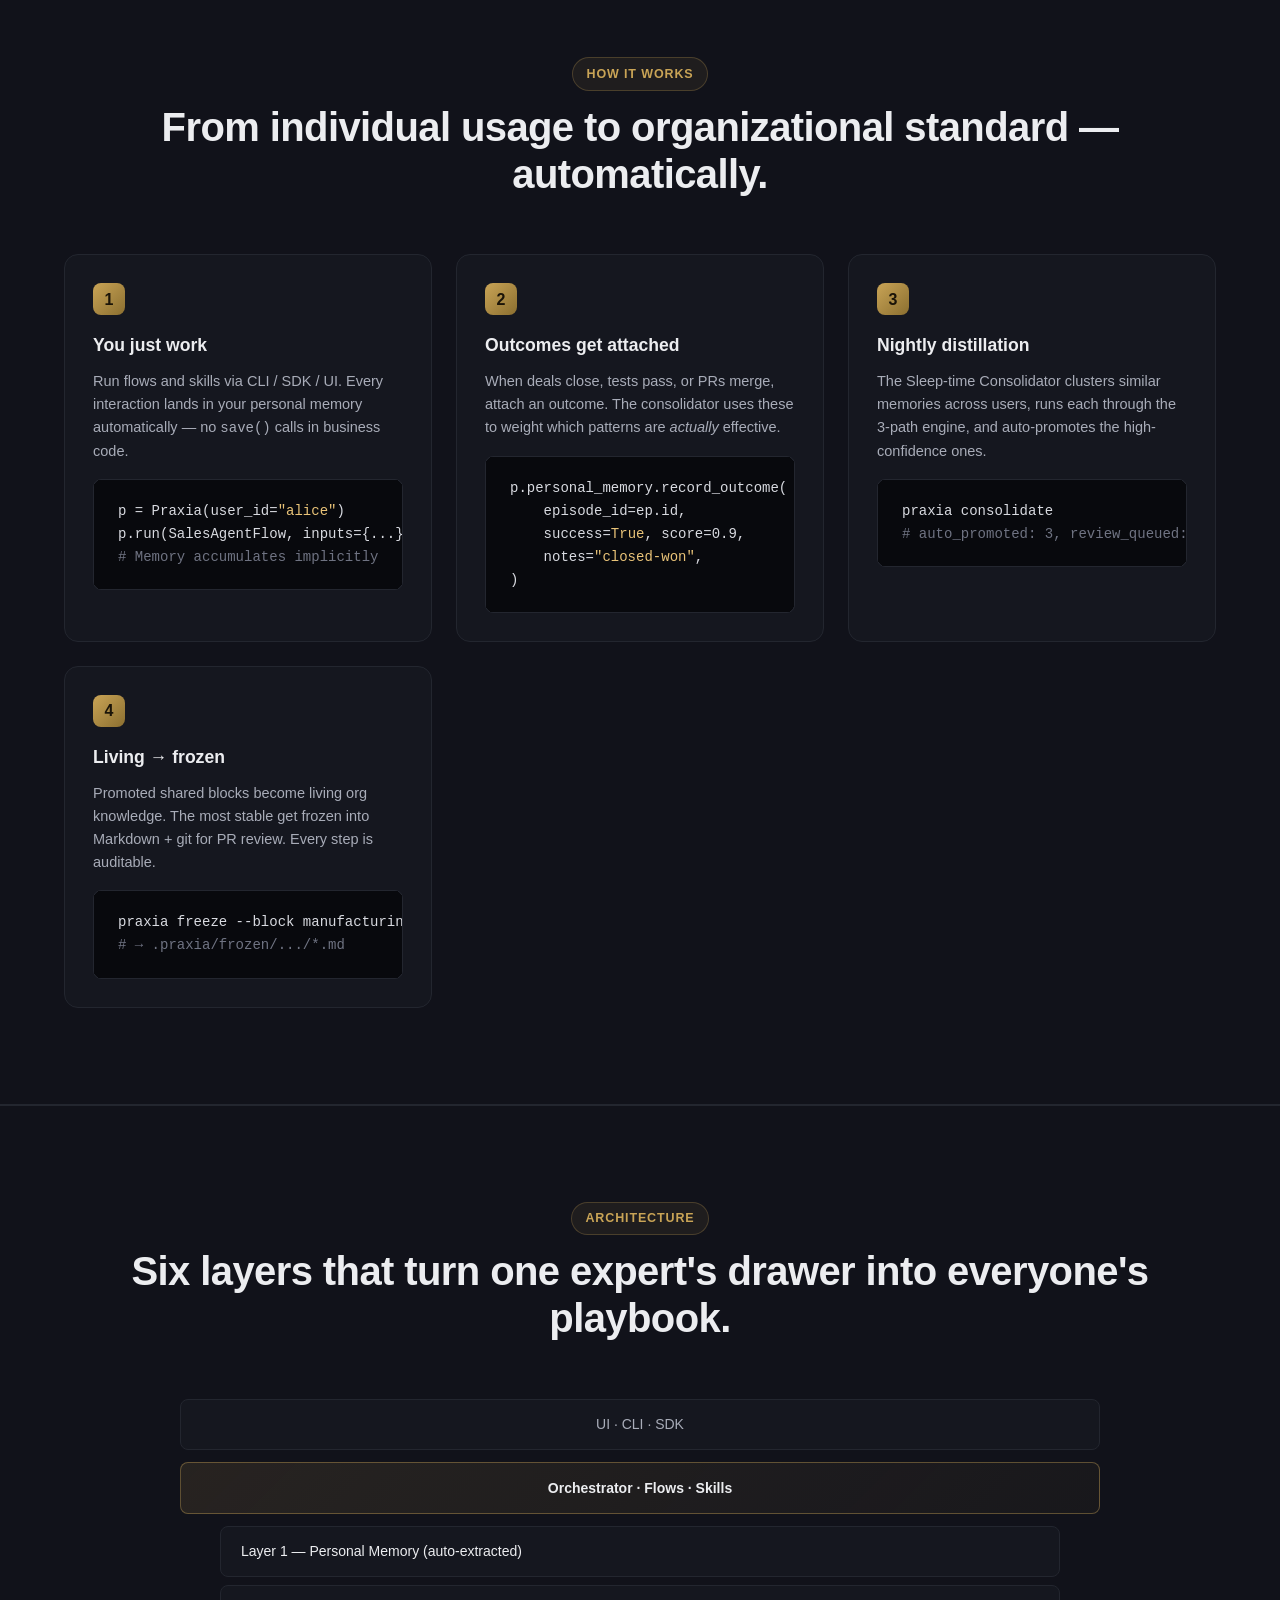
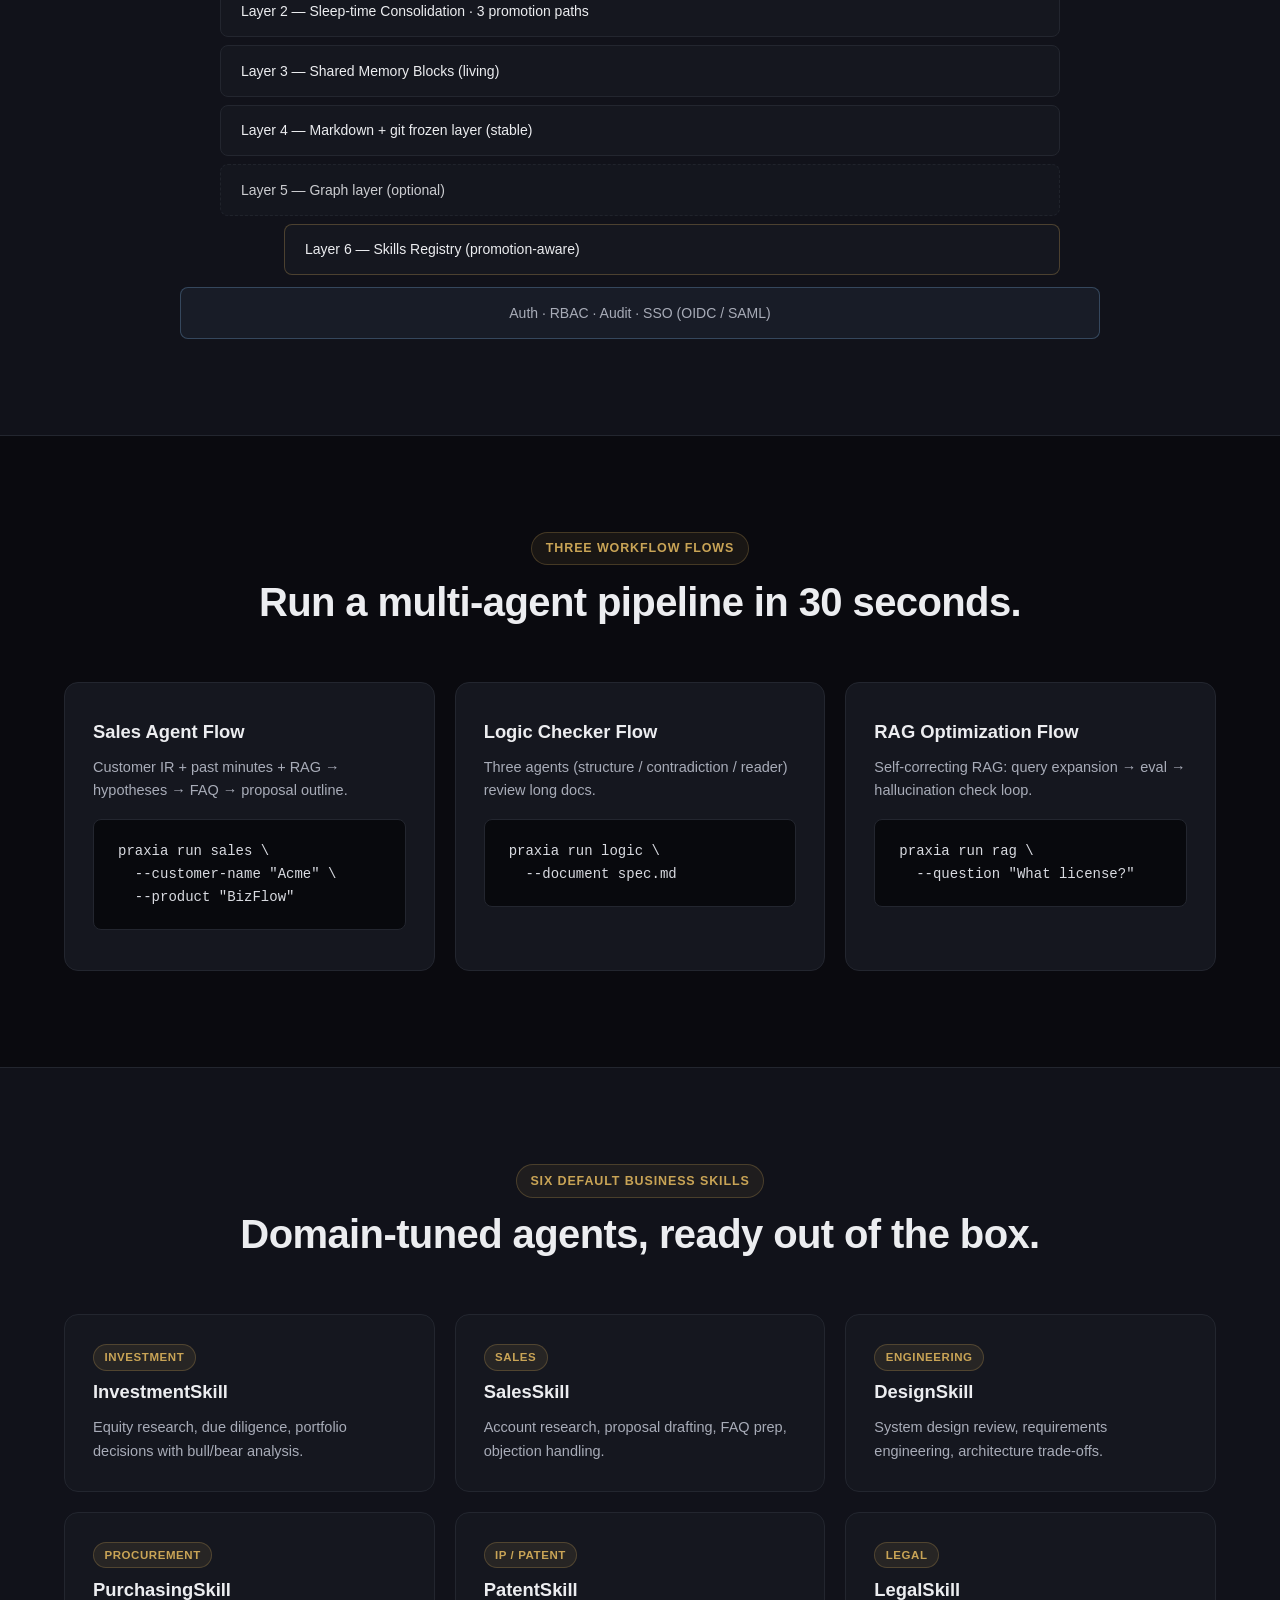
==== commit 1b97cdfa: "docs(promo): redirect download CTAs to Microsoft Store only Praxia Desktop is now live on the Micros" ====
--- a/web-publish/index.html
+++ b/web-publish/index.html
@@ -77,7 +77,7 @@
   }
   </script>
 
-  <link rel="stylesheet" href="styles.css?v=alpha39" />
+  <link rel="stylesheet" href="styles.css?v=alpha52" />
   <script>
     // Cross-mirror awareness — show the OTHER mirror's URL in the banner
     // so visitors can switch (and search engines can pick canonical).
@@ -164,13 +164,14 @@
       </div>
 
       <div class="hero-cta">
-        <a href="https://github.com/praxia-dev/praxia/releases/latest/download/Praxia.Desktop_0.1.0-39_x64-setup.exe"
-           class="btn btn-primary btn-lg" rel="noopener" data-i18n="hero.cta_download">📦 Download for Windows (.exe, 174 MB)</a>
+        <a href="https://apps.microsoft.com/detail/9P9LSR34HZF3"
+           target="_blank" rel="noopener"
+           class="btn btn-primary btn-lg" data-i18n="hero.cta_store">🪟 Get it from Microsoft Store</a>
         <a href="#install" class="btn btn-ghost" data-i18n="hero.cta_get_started">Quickstart ↓</a>
         <a href="https://github.com/praxia-dev/praxia" target="_blank" rel="noopener" class="btn btn-ghost" data-i18n="hero.cta_star">★ Star on GitHub</a>
       </div>
       <p class="hero-cta-sub" data-i18n="hero.cta_download_sub">
-        Windows 10 / 11 x64 alpha. <code>pip install</code> や Python は不要。macOS / Linux は近日公開。
+        Windows 10 / 11 x64。Microsoft Store からインストールすると SmartScreen 警告なし + 自動更新付き。<code>pip install</code> や Python は不要。macOS / Linux は近日公開。
       </p>
       <p id="i18n-notice" class="i18n-notice" hidden></p>
       <div class="hero-meta">
@@ -1040,15 +1041,12 @@
         <p data-i18n="install.desktop_body">The easiest way to try Praxia is the native desktop installer. <strong>The app embeds the Praxia server inside the installer</strong> — install, launch, paste an LLM provider key, and you're running. No <code>praxia serve</code> process to start, no <code>pip install</code>, no Python on the user's machine. Settings exposes only the three things a user controls: <strong>LLM provider keys</strong> (Anthropic / OpenAI / Google / Azure OpenAI / Qwen DashScope / Hugging Face — Gemma covered via all three cloud paths), <strong>local LLM</strong> (Ollama URL + model), and optional <strong>SSO tenant URL</strong>. Everything else (port, API key, storage layout, CORS) is managed automatically.</p>
         <p data-i18n="install.desktop_features"><strong>Desktop-only features:</strong> <strong>🗂 Local folder ingestion with auto-discovery</strong> — point Praxia at a folder (e.g. <code>~/Documents/Contracts/</code>) and the app walks it recursively, parses every supported file (PDF / DOCX / PPTX / XLSX / TXT / MD / code) and makes the contents searchable by the agent alongside L1 / L3 / L4 memory. Useful for confidential documents you don't want uploaded to cloud storage. Plus native notifications when a long-running agent task finishes, and native file dialogs for drag-and-drop attachments. <em>(🚧 Phase 1b)</em></p>
         <p>
-          <a href="https://github.com/praxia-dev/praxia/releases/latest/download/Praxia.Desktop_0.1.0-39_x64-setup.exe" class="btn btn-primary" rel="noopener" data-i18n="install.desktop_cta">📦 Download Praxia Desktop (.exe, ~174 MB)</a>
+          <a href="https://apps.microsoft.com/detail/9P9LSR34HZF3" target="_blank" rel="noopener" class="btn btn-primary" data-i18n="install.desktop_cta_store">🪟 Get from Microsoft Store</a>
         </p>
         <p style="font-size: 0.85em; color: #6b7280; margin-top: 0.5rem;" data-i18n="install.desktop_note">
-          Windows 10 / 11 x64. Unsigned alpha — Windows SmartScreen will warn on first launch; click <strong>「詳細情報」→「実行」</strong> (or "More info" → "Run anyway") to proceed.
-          Also available:
-          <a href="https://github.com/praxia-dev/praxia/releases/latest/download/Praxia.Desktop_0.1.0-39_x64_en-US.msi">.msi for managed deployment</a>
-          ·
-          <a href="https://github.com/praxia-dev/praxia/releases/latest">all releases &amp; notes</a>.
-          macOS / Linux land in Phase 1b.
+          Windows 10 / 11 x64。Microsoft Store からインストールすると SmartScreen 警告なし、自動更新付き。
+          過去のリリースノートは <a href="https://github.com/praxia-dev/praxia/releases">GitHub Releases</a> から参照可能。
+          macOS / Linux は Phase 1b で対応予定。
         </p>
       </article>
 
@@ -1790,8 +1788,8 @@
     </div>
   </footer>
 
-  <script src="i18n.js?v=alpha39"></script>
-  <script src="consent.js?v=alpha39"></script>
+  <script src="i18n.js?v=alpha52"></script>
+  <script src="consent.js?v=alpha52"></script>
   <script src="analytics.js"></script>
   <script>
     // Tab switching for #examples section
